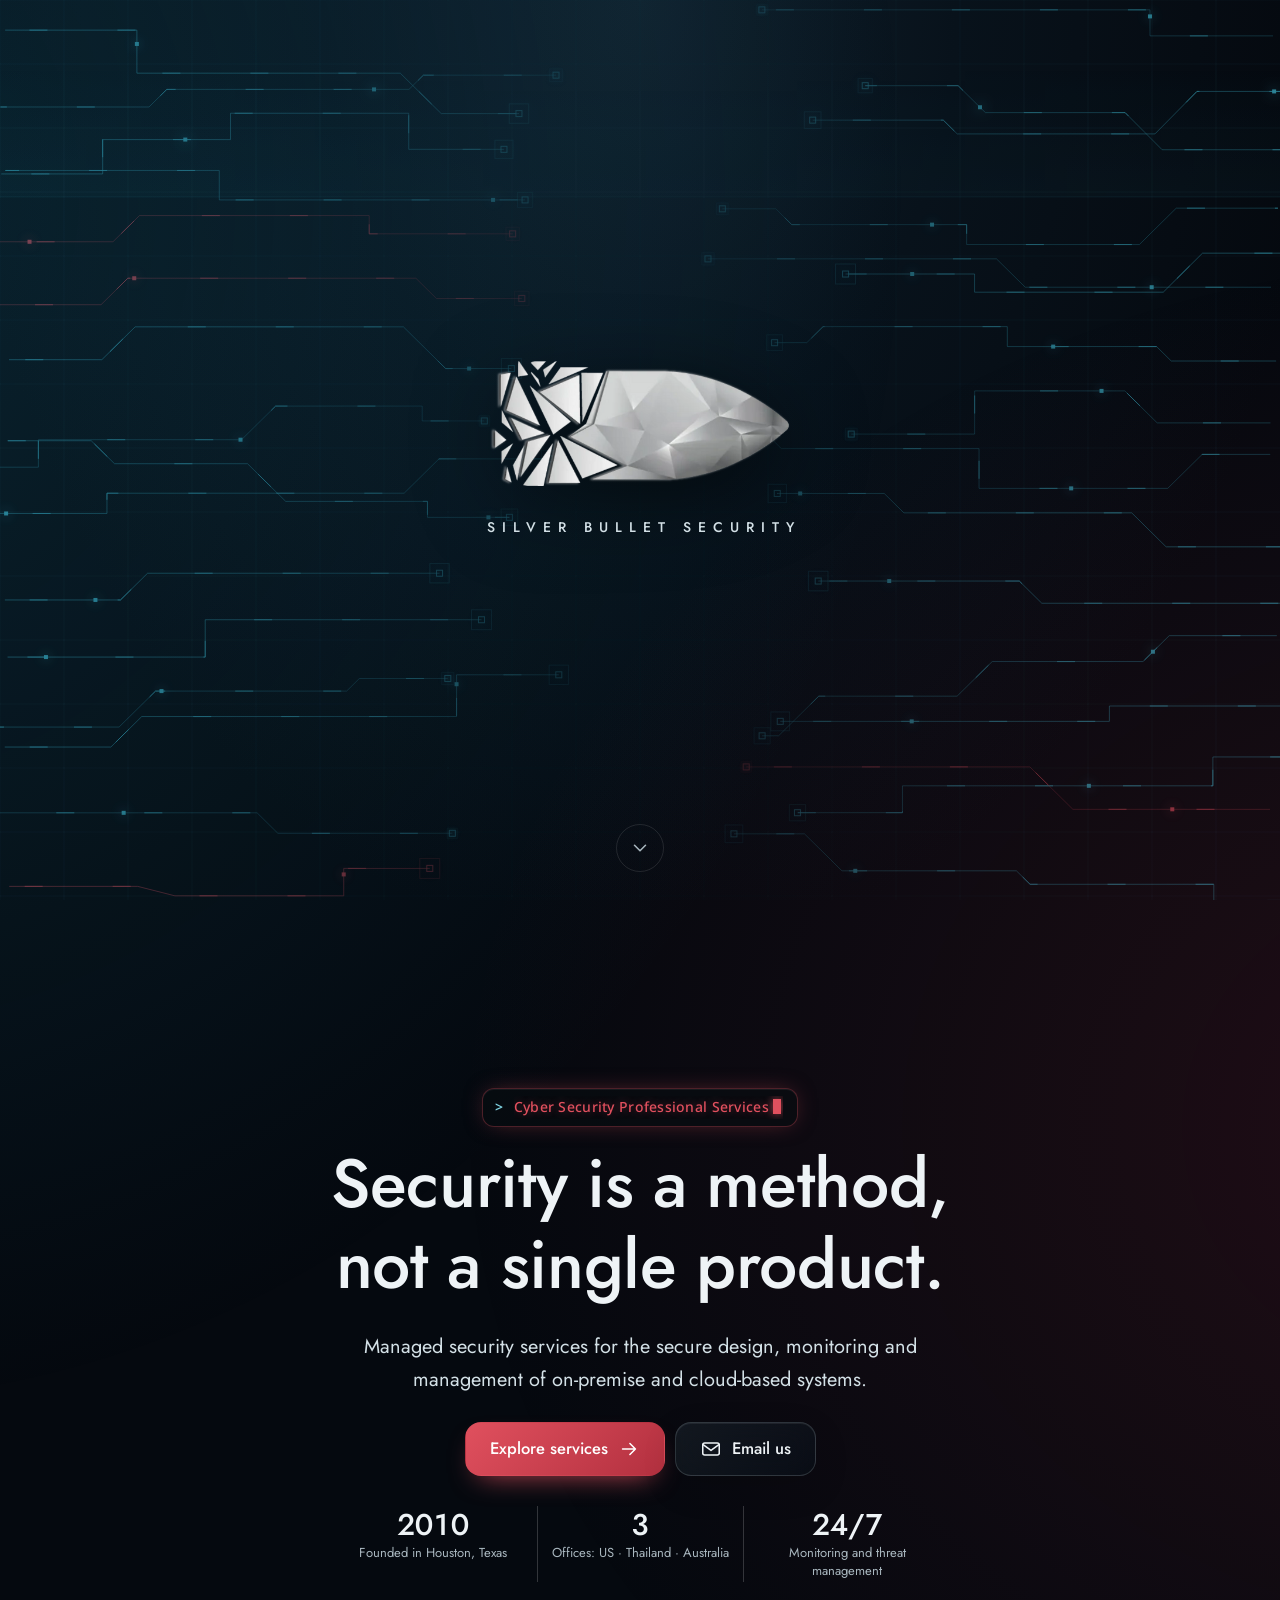
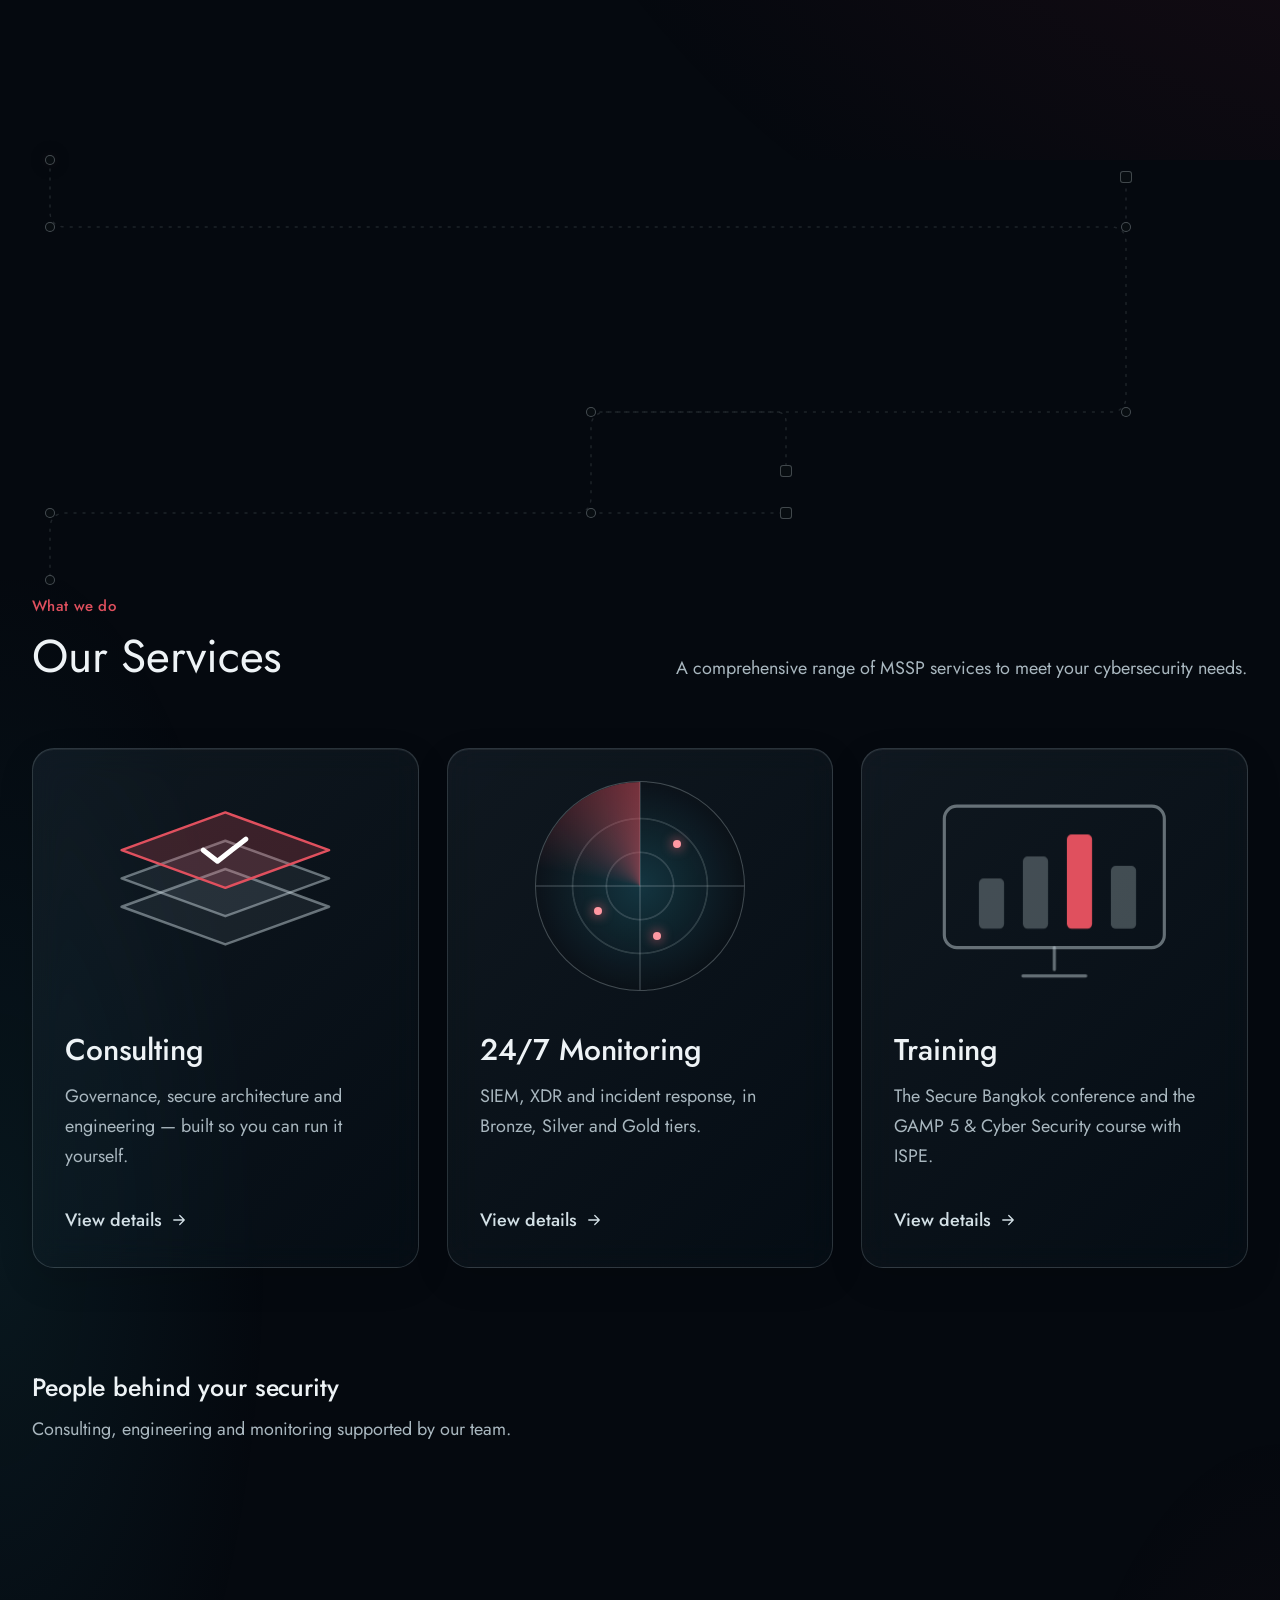
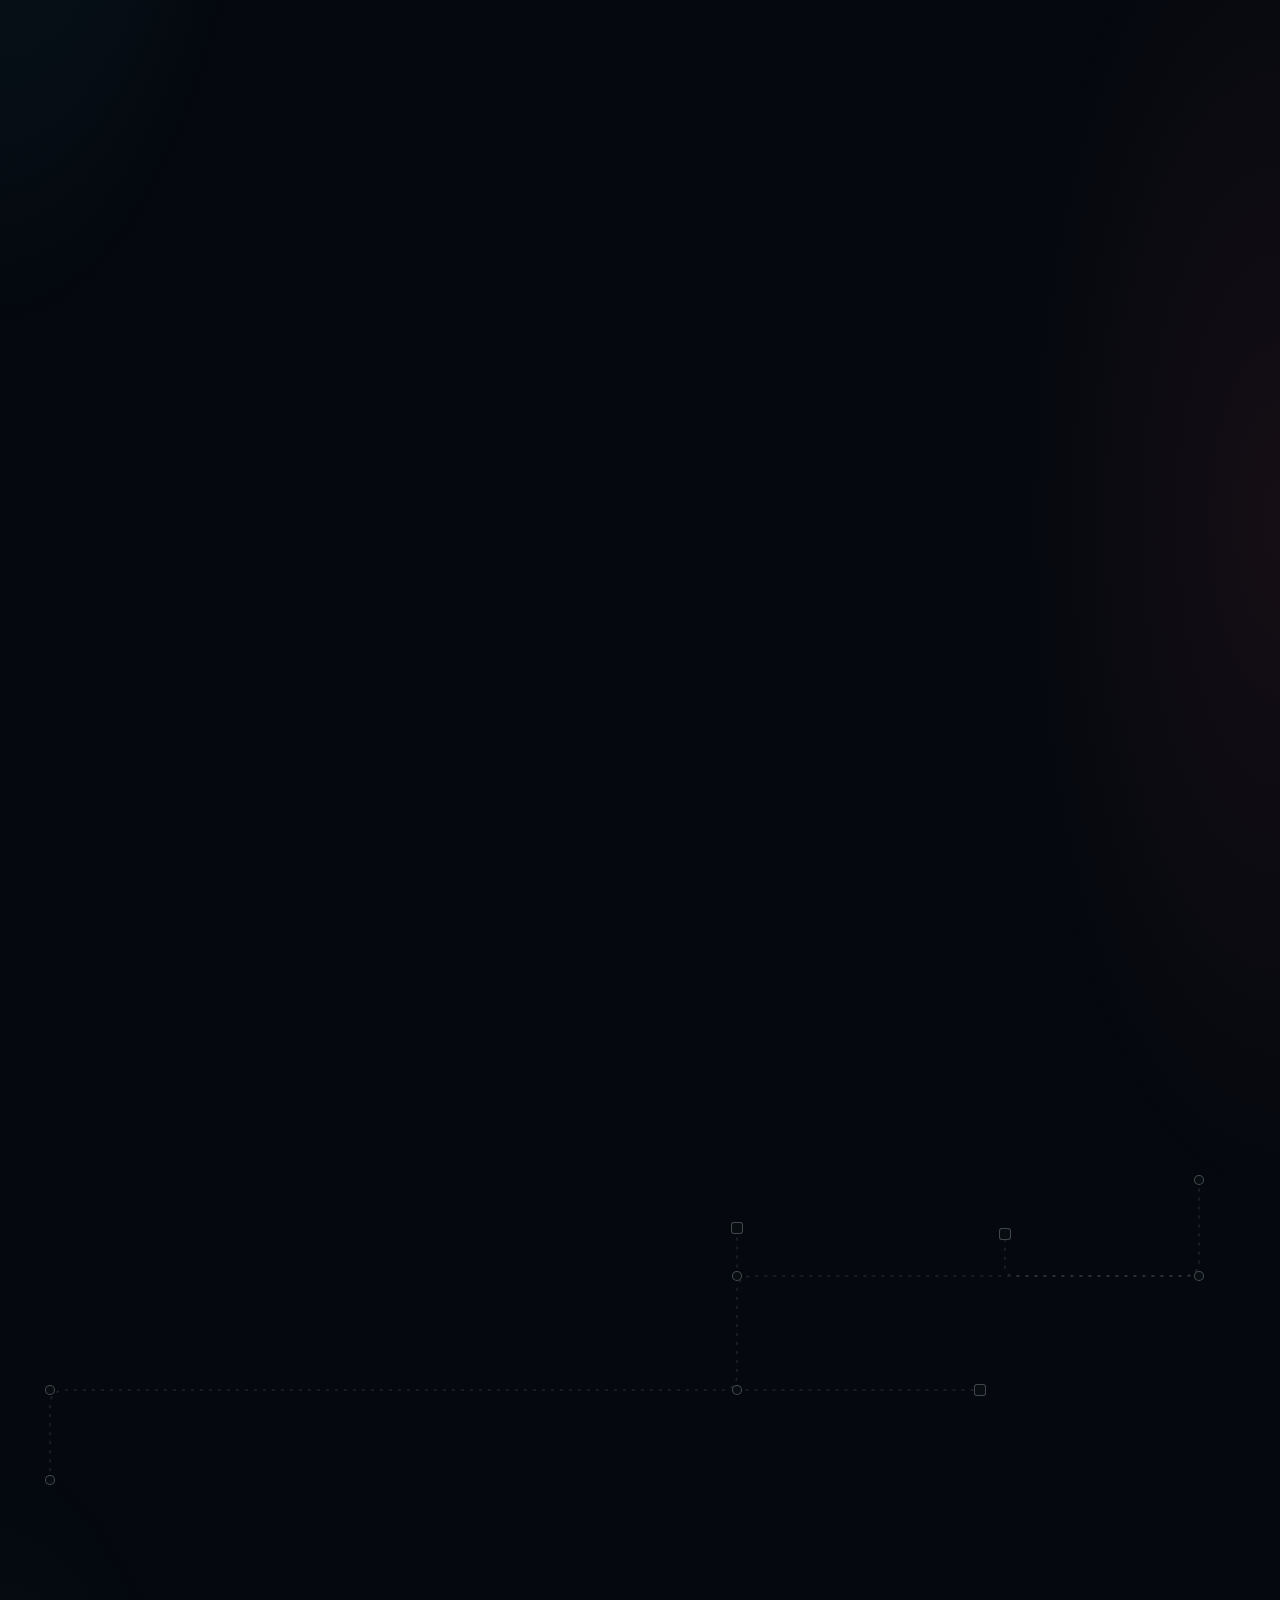
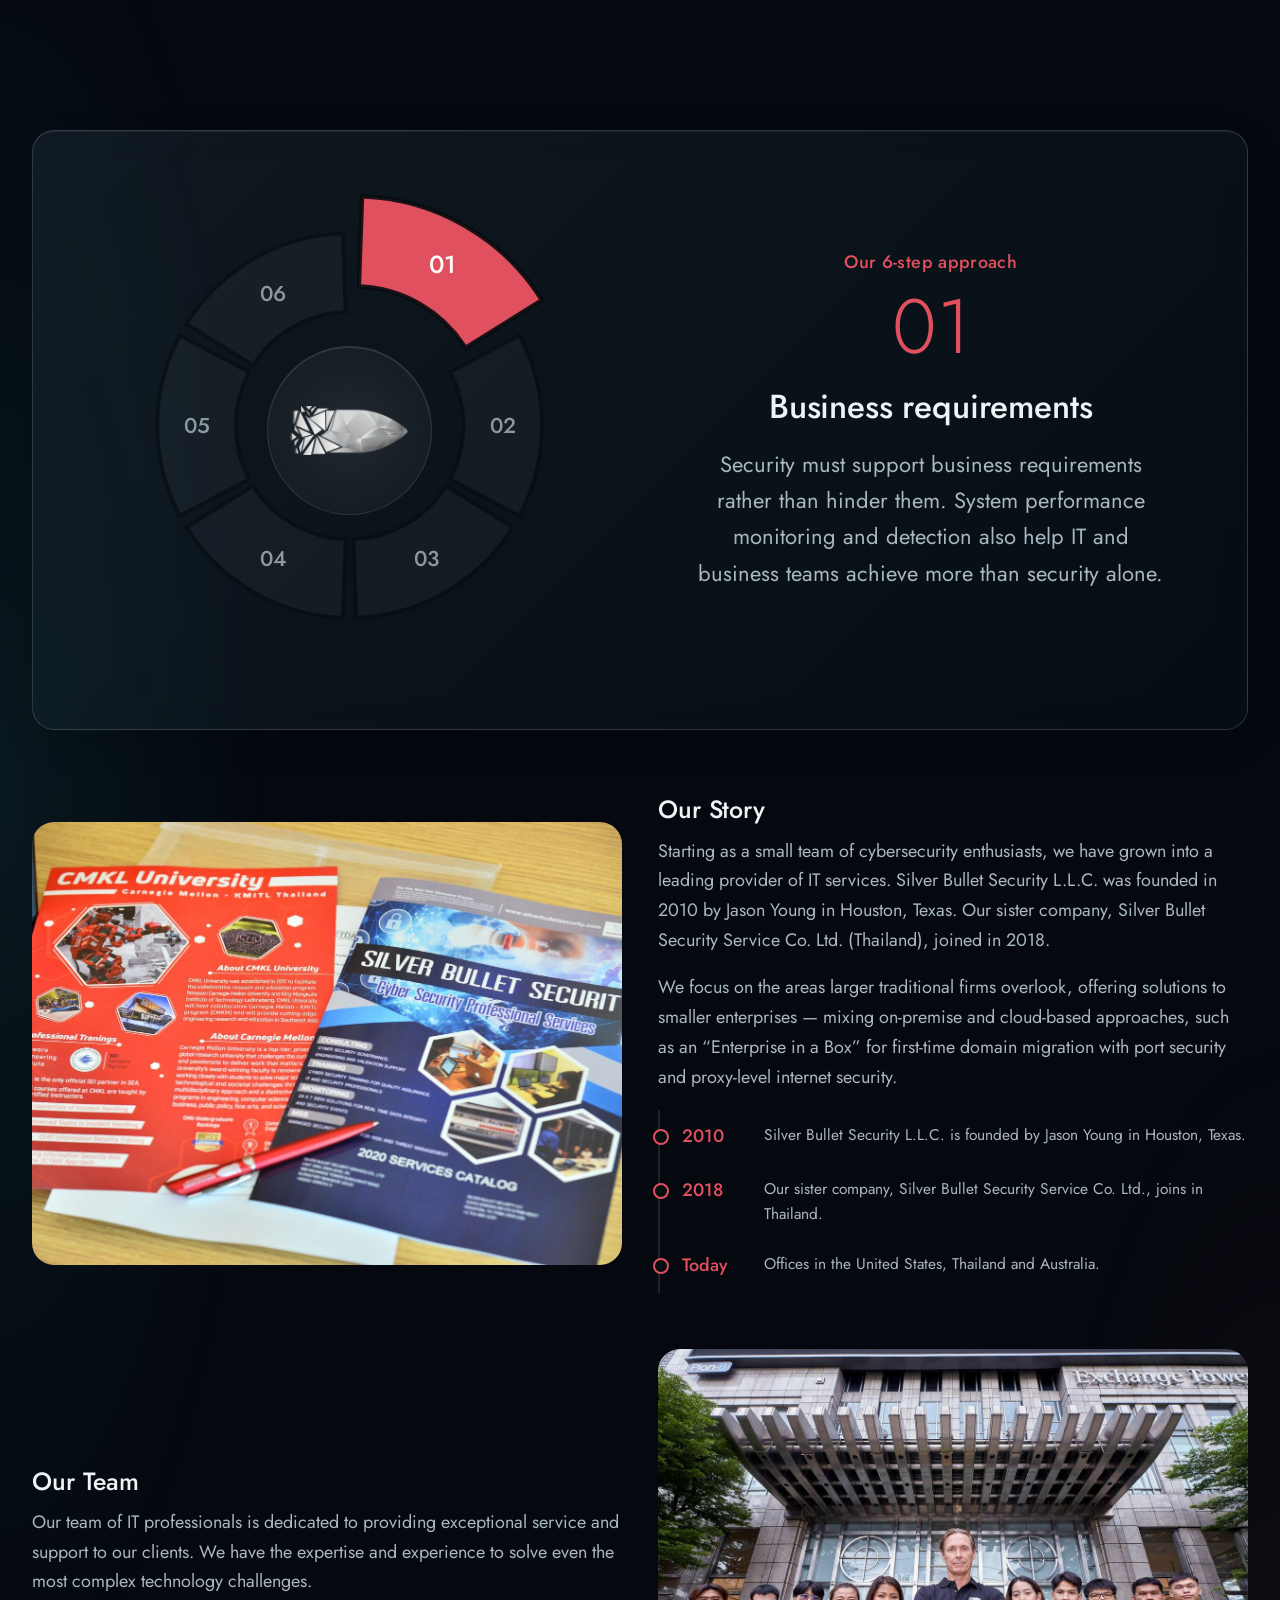
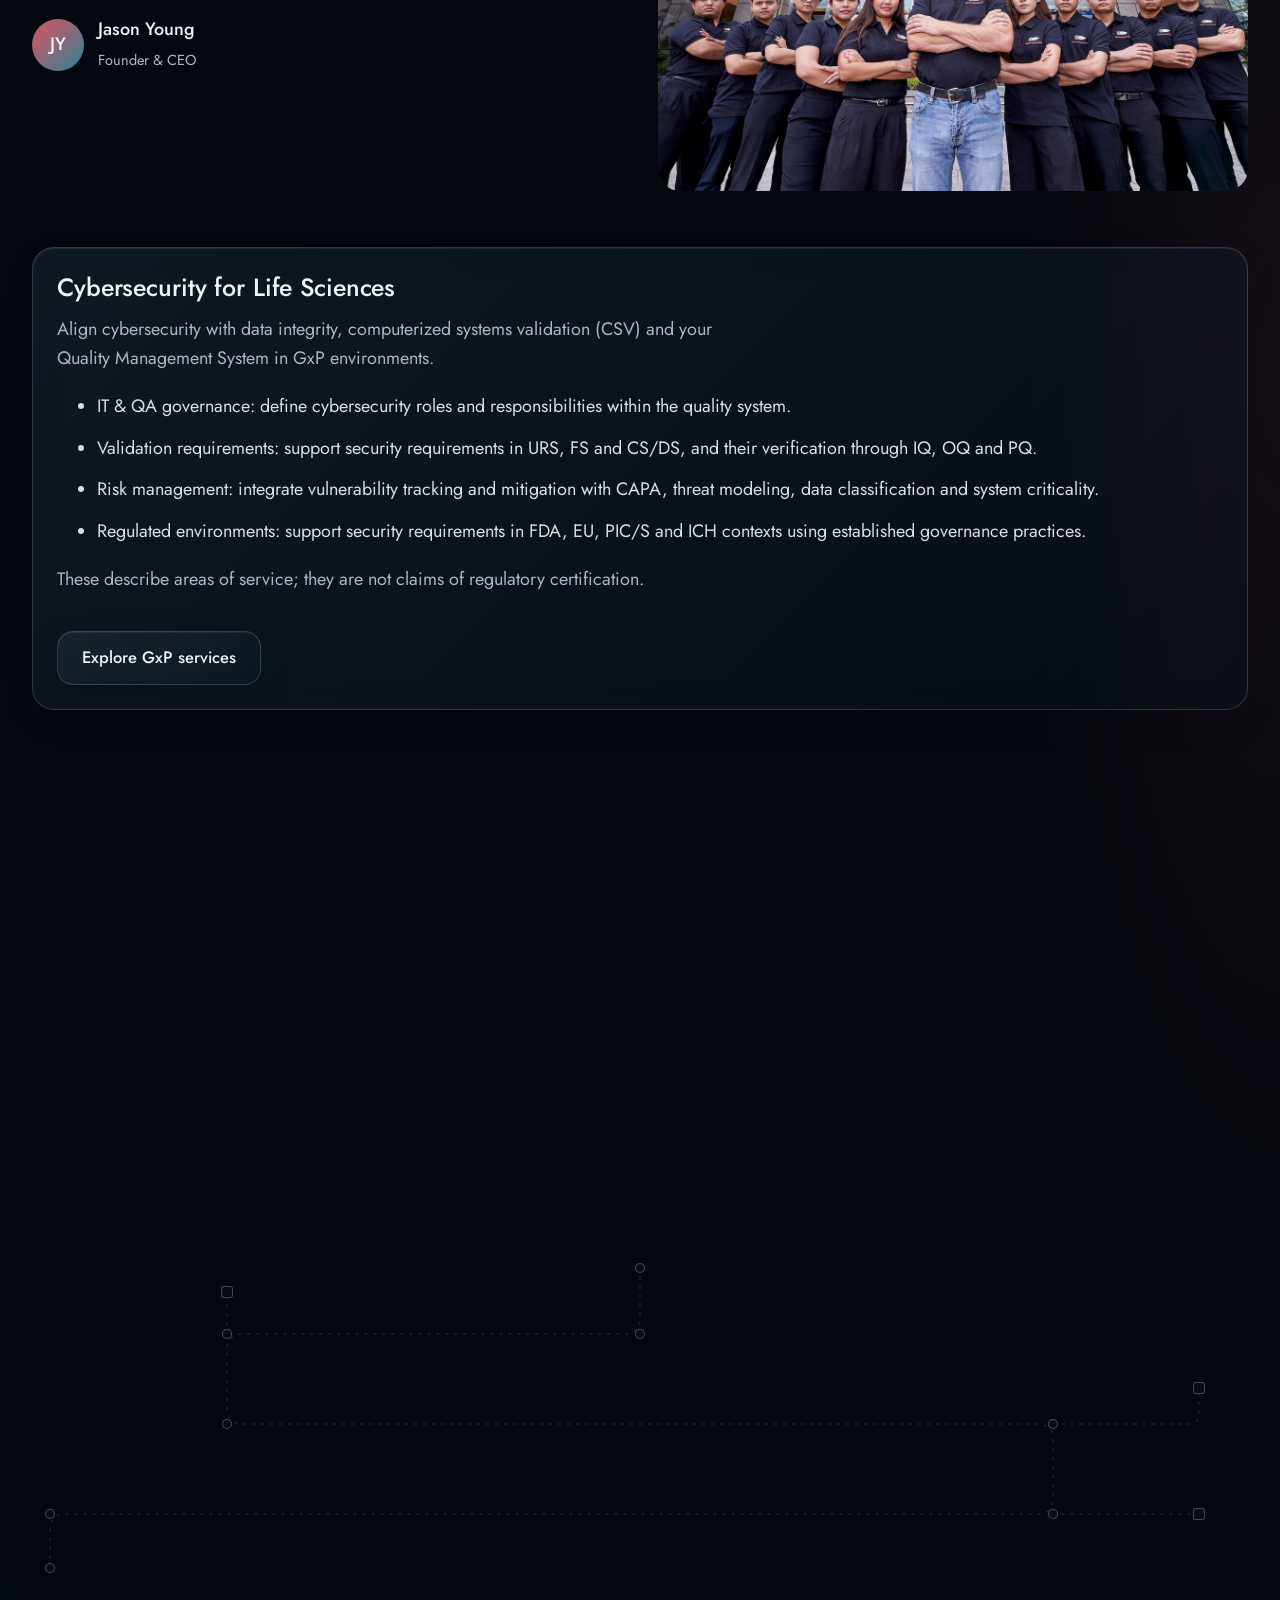
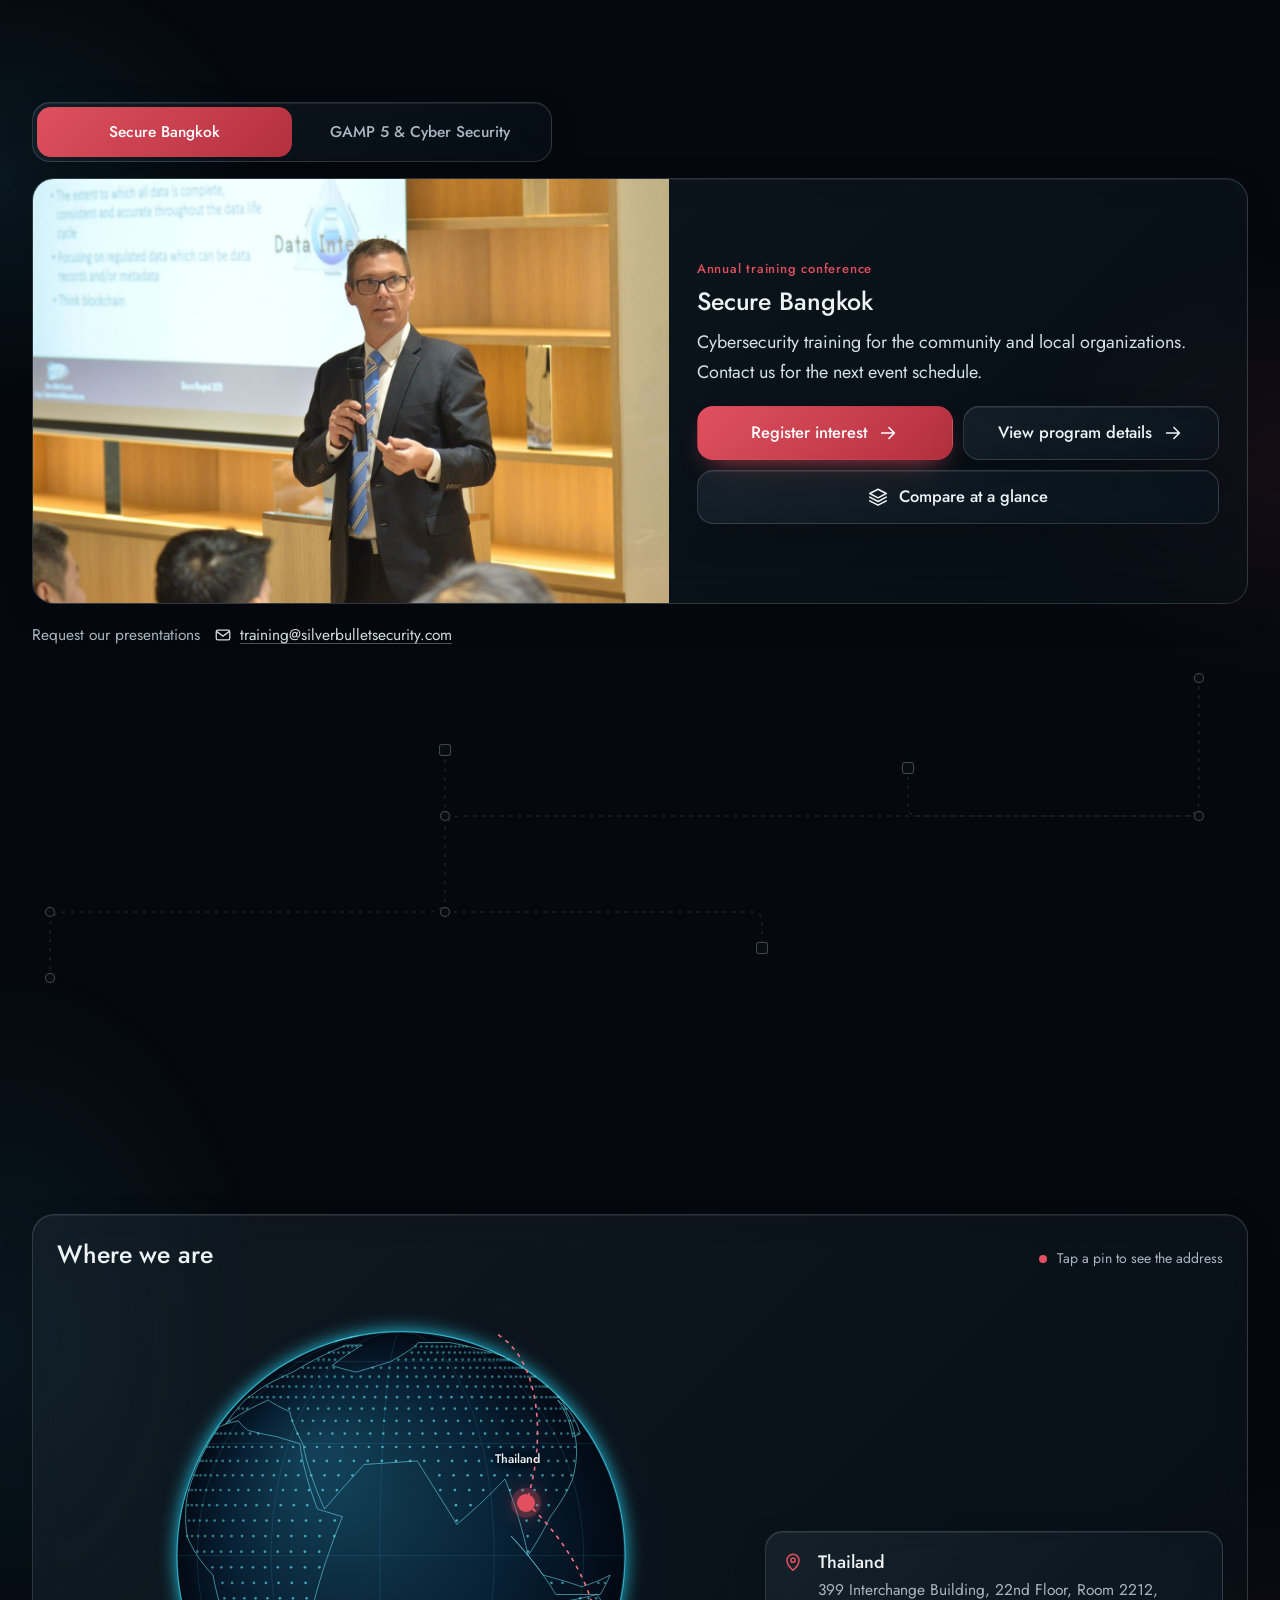
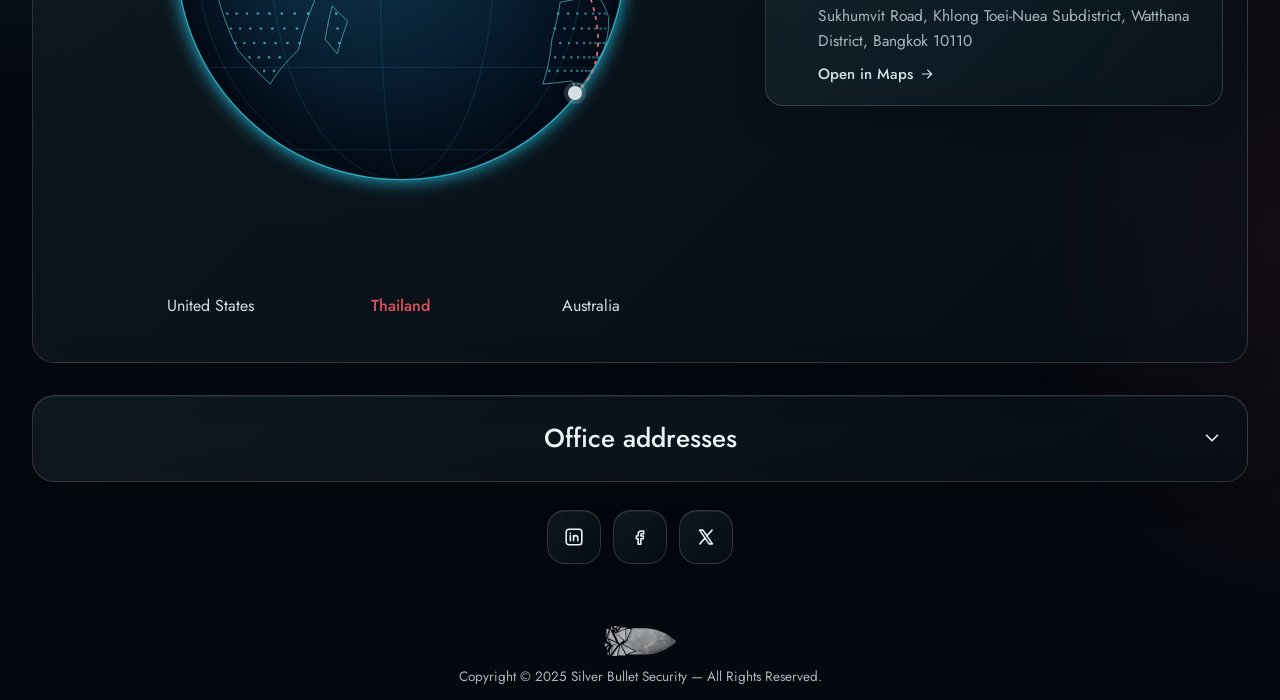
==== index.html @ 850bcd39 "Cache-bust the share image so LINE and Facebook fetch it fresh Version query on og:image/twitter:ima" ====
<!doctype html>
<html lang="en">
<head>
  <meta charset="utf-8">
  <meta name="viewport" content="width=device-width, initial-scale=1, viewport-fit=cover">
  <title>Silver Bullet Security — Cyber Security Professional Services</title>
  <meta name="description" content="Managed security services for the secure design, monitoring and management of on-premise and cloud-based systems.">
  <meta property="og:title" content="Silver Bullet Security — Cyber Security Professional Services">
  <meta property="og:description" content="Cybersecurity consulting, monitoring and training for your organization.">
  <meta property="og:type" content="website">
  <meta property="og:image" content="https://icelolan-ai.github.io/Sbs-test/assets/img/og-image.jpg?v=2">
  <meta property="og:image:secure_url" content="https://icelolan-ai.github.io/Sbs-test/assets/img/og-image.jpg?v=2">
  <meta property="og:image:type" content="image/jpeg">
  <meta property="og:image:width" content="1200">
  <meta property="og:image:height" content="630">
  <meta property="og:image:alt" content="Silver Bullet Security — Security is a method, not a single product.">
  <meta property="og:url" content="https://icelolan-ai.github.io/Sbs-test/">
  <meta property="og:site_name" content="Silver Bullet Security">
  <meta name="twitter:image" content="https://icelolan-ai.github.io/Sbs-test/assets/img/og-image.jpg?v=2">
  <meta name="twitter:title" content="Silver Bullet Security — Cyber Security Professional Services">
  <meta name="twitter:card" content="summary_large_image">
  <meta name="theme-color" content="#10202a">
  <meta name="apple-mobile-web-app-capable" content="yes">
  <meta name="mobile-web-app-capable" content="yes">
  <meta name="apple-mobile-web-app-status-bar-style" content="black-translucent">
  <meta name="apple-mobile-web-app-title" content="Silver Bullet">
  <link rel="manifest" href="manifest.webmanifest">
  <link rel="icon" type="image/png" href="assets/icons/icon-192.png">
  <link rel="apple-touch-icon" href="assets/icons/apple-touch-icon.png">
  <link rel="preconnect" href="https://fonts.googleapis.com">
  <link rel="preconnect" href="https://fonts.gstatic.com" crossorigin>
  <link href="https://fonts.googleapis.com/css2?family=Jost:wght@300;400;500;600&family=Noto+Sans+Thai:wght@300;400;500&display=swap" rel="stylesheet">
  <link rel="stylesheet" href="css/styles.css?v=49">
  <script>document.documentElement.classList.add("js");</script>
</head>
<body class="at-intro">
<canvas class="hero-net" id="net" aria-hidden="true"></canvas>

<svg width="0" height="0" style="position:absolute" aria-hidden="true" focusable="false">
  <defs>
    <symbol id="i-home" viewBox="0 0 24 24"><path d="M3 11.5 12 4l9 7.5M5.5 10v9.5h4.5v-5h4v5h4.5V10"/></symbol>
    <symbol id="i-services" viewBox="0 0 24 24"><rect x="4" y="4" width="7" height="7" rx="1.6"/><rect x="13" y="4" width="7" height="7" rx="1.6"/><rect x="4" y="13" width="7" height="7" rx="1.6"/><rect x="13" y="13" width="7" height="7" rx="1.6"/></symbol>
    <symbol id="i-about" viewBox="0 0 24 24"><circle cx="12" cy="12" r="8.5"/><path d="M12 11v5.5M12 7.8v.1"/></symbol>
    <symbol id="i-training" viewBox="0 0 24 24"><path d="m2.5 9.5 9.5-4.5 9.5 4.5-9.5 4.5zM6.5 11.7v4.3c0 1.2 2.5 2.7 5.5 2.7s5.5-1.5 5.5-2.7v-4.3M21.5 9.5V15"/></symbol>
    <symbol id="i-contact" viewBox="0 0 24 24"><rect x="3" y="5.5" width="18" height="13" rx="2.2"/><path d="m3.8 7.5 8.2 6 8.2-6"/></symbol>
    <symbol id="i-phone" viewBox="0 0 24 24"><path d="M5 4h3.6l1.7 4.3-2.2 1.4a11 11 0 0 0 5.2 5.2l1.4-2.2L19 14.4V18a2 2 0 0 1-2 2A13 13 0 0 1 3 6a2 2 0 0 1 2-2z"/></symbol>
    <symbol id="i-pin" viewBox="0 0 24 24"><path d="M12 21s6.5-5.6 6.5-11a6.5 6.5 0 0 0-13 0c0 5.4 6.5 11 6.5 11z"/><circle cx="12" cy="10" r="2.3"/></symbol>
    <symbol id="i-close" viewBox="0 0 24 24"><path d="M6 6l12 12M18 6 6 18"/></symbol>
    <symbol id="i-arrow" viewBox="0 0 24 24"><path d="M5 12h14M13 6l6 6-6 6"/></symbol>
    <symbol id="i-check" viewBox="0 0 24 24"><path d="m5 12.5 4.5 4.5L19 7.5"/></symbol>
    <symbol id="i-down" viewBox="0 0 24 24"><path d="m6 9 6 6 6-6"/></symbol>
    <symbol id="i-shield" viewBox="0 0 24 24"><path d="M12 3 4.5 6v5.5c0 4.6 3.1 8.2 7.5 9.5 4.4-1.3 7.5-4.9 7.5-9.5V6z"/><path d="m9 12 2.2 2.2L15.5 10"/></symbol>
    <symbol id="i-cloud" viewBox="0 0 24 24"><path d="M7 18.5h10a4 4 0 0 0 .6-7.95A5.5 5.5 0 0 0 7.1 9.2 4.7 4.7 0 0 0 7 18.5z"/></symbol>
    <symbol id="i-search" viewBox="0 0 24 24"><circle cx="10.5" cy="10.5" r="6"/><path d="m15 15 5 5"/></symbol>
    <symbol id="i-box" viewBox="0 0 24 24"><path d="m12 3 8.5 4.5v9L12 21l-8.5-4.5v-9zM3.5 7.5 12 12l8.5-4.5M12 12v9"/></symbol>
    <symbol id="i-chart" viewBox="0 0 24 24"><path d="M4 20V10M10 20V4M16 20v-7M22 20H2"/></symbol>
    <symbol id="i-layers" viewBox="0 0 24 24"><path d="m12 3.5 9 4.7-9 4.7-9-4.7zM3 12.2l9 4.7 9-4.7M3 16.2l9 4.7 9-4.7"/></symbol>
    <symbol id="i-linkedin" viewBox="0 0 24 24"><rect x="3.5" y="3.5" width="17" height="17" rx="3"/><path d="M8 10.5V16M8 8v.1M11.5 16v-3.2a2.3 2.3 0 0 1 4.6 0V16M11.5 10.5V16"/></symbol>
    <symbol id="i-facebook" viewBox="0 0 24 24"><path d="M14 8.5h2V5.5h-2.4A3.6 3.6 0 0 0 10 9.1V11H8v3h2v6h3v-6h2.3l.5-3H13V9.4c0-.5.4-.9 1-.9z"/></symbol>
    <symbol id="i-chat" viewBox="0 0 24 24"><path d="M4 5.5h16a1.5 1.5 0 0 1 1.5 1.5v9a1.5 1.5 0 0 1-1.5 1.5H10l-4.5 3.5V17.5H4A1.5 1.5 0 0 1 2.5 16V7A1.5 1.5 0 0 1 4 5.5z"/><path d="M7.5 10.5h9M7.5 13.5h6"/></symbol>
    <symbol id="i-send" viewBox="0 0 24 24"><path d="M21 3 10 14M21 3l-7 18-4-7-7-4z"/></symbol>
    <symbol id="i-messenger" viewBox="0 0 24 24"><path d="M12 3C7 3 3 6.7 3 11.4c0 2.6 1.3 5 3.3 6.5V21l3-1.7c.9.3 1.8.4 2.7.4 5 0 9-3.7 9-8.3S17 3 12 3z"/><path d="m7.5 13.5 3-3.2 2.2 2 3.8-2.8-3 3.2-2.2-2z"/></symbol>
    <symbol id="i-x" viewBox="0 0 24 24"><path d="M5 4.5h3.6l10.4 15h-3.6zM18.6 4.5 12.9 11M5.4 19.5l5.8-6.6"/></symbol>
  </defs>
</svg>

<div class="progress" id="progress" aria-hidden="true"></div>

<header class="appbar" id="appbar">
  <a class="brand" href="#home" aria-label="Silver Bullet Security">
    <img class="brand-mark" src="assets/img/logo-mark.png" alt="" width="64" height="27">
    <span class="brand-word"><span class="brand-top">SILVER BULLET</span><span class="brand-sub">SECURITY</span></span>
  </a>
  <div class="lang" role="group" data-i18n-aria="lang.label">
    <button type="button" class="lang-btn" data-lang="en" aria-pressed="true">EN</button>
    <button type="button" class="lang-btn" data-lang="th" aria-pressed="false">TH</button>
  </div>
</header>

<nav class="tabbar" id="tabbar" data-i18n-aria="nav.label">
  <a class="tab" href="#home" data-tab="home"><svg class="ico"><use href="#i-home"/></svg><span data-i18n="nav.home">Home</span></a>
  <a class="tab" href="#services" data-tab="services"><svg class="ico"><use href="#i-services"/></svg><span data-i18n="nav.services">Services</span></a>
  <a class="tab" href="#about" data-tab="about"><svg class="ico"><use href="#i-about"/></svg><span data-i18n="nav.about">About</span></a>
  <a class="tab" href="#training" data-tab="training"><svg class="ico"><use href="#i-training"/></svg><span data-i18n="nav.training">Training</span></a>
  <a class="tab" href="#contact" data-tab="contact"><svg class="ico"><use href="#i-contact"/></svg><span data-i18n="nav.contact">Contact</span></a>
</nav>

<main>

  <!-- HOME -->
  <section class="hero" id="home" data-section>
    <div class="hero-glow" aria-hidden="true"></div>
    <div class="intro play" id="intro">
      <div class="intro-logo" tabindex="0" aria-label="Silver Bullet Security logo">
        <img src="assets/img/logo-mark.png" draggable="false" alt="Silver Bullet Security" width="512" height="214">
      </div>
      <p class="intro-name">SILVER BULLET SECURITY</p>
      <a class="intro-cue" href="#hero-start" aria-label="Scroll"><svg class="ico"><use href="#i-down"/></svg></a>
    </div>
    <div class="wrap hero-inner" id="hero-start">
      <div class="hero-copy hero-reveal">
      <p class="eyebrow term" id="heroTerm"><span class="term-prompt" aria-hidden="true">&gt;</span><span class="term-line"><span class="term-text">Cyber Security Professional Services</span><span class="term-anim" aria-hidden="true"></span></span><span class="term-cursor" aria-hidden="true"></span></p>
      <h1  data-i18n="hero.title">Security is a method, not a single product.</h1>
      <p class="lead" data-i18n="hero.sub">Managed security services for the secure design, monitoring and management of on-premise and cloud-based systems.</p>
      <div class="hero-actions">
        <a class="btn btn-primary" href="#services"><span data-i18n="hero.cta1">Explore services</span><svg class="ico"><use href="#i-arrow"/></svg></a>
        <a class="btn btn-ghost" data-mail href="#contact"><svg class="ico"><use href="#i-contact"/></svg><span data-i18n="hero.cta2">Email us</span></a>
      </div>
      <dl class="hero-stats">
        <div><dt data-count="2010" data-from="1990" data-i18n="stat1.n">2010</dt><dd data-i18n="stat1.l">Founded in Houston, Texas</dd></div>
        <div><dt data-count="3" data-i18n="stat2.n">3</dt><dd data-i18n="stat2.l">Offices: US · Thailand · Australia</dd></div>
        <div><dt data-i18n="stat3.n">24/7</dt><dd data-i18n="stat3.l">Monitoring and threat management</dd></div>
      </dl>
      </div>

    </div>
  </section>

  <div class="trace wrap trace-lg" data-variant="0" aria-hidden="true"></div>

  <!-- SERVICES -->
  <section class="sec" id="services" data-section>
    <div class="wrap">
      <header class="sec-head reveal">
        <p class="eyebrow" data-i18n="services.eyebrow">What we do</p>
        <h2 data-i18n="services.title">Our Services</h2>
        <p class="sub" data-i18n="services.sub"></p>
      </header>

      <div class="svc-list">
        <article class="svc reveal" data-open="consulting" tabindex="0" role="button">
          <div class="art art-layers" aria-hidden="true">
            <svg viewBox="0 0 200 140">
              <path class="ly ly3" d="M100 104 166 80 100 56 34 80Z"/>
              <path class="ly ly2" d="M100 86 166 62 100 38 34 62Z"/>
              <g class="ly ly1"><path d="M100 68 166 44 100 20 34 44Z"/><path class="ly-mark" d="m86 44 9 7 18-14"/></g>
            </svg>
          </div>
          <div class="svc-text">
            <h3 data-i18n="svc.consulting.title">Consulting</h3>
            <p data-i18n="svc.consulting.sum"></p>
            <span class="more"><span data-i18n="services.details">View details</span><svg class="ico"><use href="#i-arrow"/></svg></span>
          </div>
        </article>

        <article class="svc svc-featured reveal" data-open="monitoring" tabindex="0" role="button">
          <div class="art art-radar" id="radar" aria-hidden="true">
            <div class="radar-sweep"></div>
            <i class="blip" style="--x:68%;--y:30%"></i>
            <i class="blip" style="--x:30%;--y:62%;--dl:1.2s"></i>
            <i class="blip" style="--x:58%;--y:74%;--dl:2.1s"></i>
          </div>
          <div class="svc-text">
            <h3 data-i18n="svc.monitoring.title">24/7 Monitoring</h3>
            <p data-i18n="svc.monitoring.sum"></p>
            <span class="more"><span data-i18n="services.details">View details</span><svg class="ico"><use href="#i-arrow"/></svg></span>
          </div>
        </article>

        <article class="svc reveal" data-open="training" tabindex="0" role="button">
          <div class="art art-board" aria-hidden="true">
            <svg viewBox="0 0 200 140">
              <rect class="bd" x="30" y="16" width="140" height="90" rx="8"/>
              <rect class="bar b1" x="52" y="62" width="16" height="32" rx="3"/>
              <rect class="bar b2" x="80" y="48" width="16" height="46" rx="3"/>
              <rect class="bar b3" x="108" y="34" width="16" height="60" rx="3"/>
              <rect class="bar b4" x="136" y="54" width="16" height="40" rx="3"/>
              <path class="bd" d="M100 106v14M80 124h40"/>
            </svg>
          </div>
          <div class="svc-text">
            <h3 data-i18n="svc.training.title">Training</h3>
            <p data-i18n="svc.training.sum"></p>
            <span class="more"><span data-i18n="services.details">View details</span><svg class="ico"><use href="#i-arrow"/></svg></span>
          </div>
        </article>
      </div>

<div class="work-section"><h3 data-i18n="work.title">People behind your security</h3><p class="sub" data-i18n="work.sub">Consulting, engineering and monitoring supported by our team.</p><div class="work-grid"><article class="work-card reveal"><figure class="photo"><img src="assets/img/p089.jpg" alt="Two team members discussing dashboards in a monitoring workspace" data-i18n-alt="work.consulting.alt" loading="lazy" width="1400" height="934"></figure><div class="work-body"><h3 data-i18n="work.consulting">Consulting & engineering</h3><p class="sub" data-i18n="work.consulting.p">Connect governance, secure architecture and practical operations. We involve your team throughout the process so you can understand and manage the systems we implement.</p><button type="button" class="btn btn-ghost" data-open="consulting" data-i18n="services.details">View details</button></div></article><article class="work-card reveal"><figure class="photo"><img src="assets/img/p003.jpg" alt="Team members working at multiple security monitoring screens" data-i18n-alt="work.monitoring.alt" loading="lazy" width="1400" height="934"></figure><div class="work-body"><h3 data-i18n="work.monitoring">Monitoring & threat management</h3><p class="sub" data-i18n="work.monitoring.p">Security monitoring brings together system health, compliance scanning, SIEM and XDR. Explore Bronze, Silver and Gold service levels to discuss the right scope for your environment.</p><button type="button" class="btn btn-ghost" data-open="monitoring" data-i18n="services.details">View details</button></div></article></div></div>
<div class="service-extras"><article class="detail-card reveal" id="enterprise"><h3 data-i18n="eib.title">Enterprise in a Box</h3><p class="sub" data-i18n="eib.p">An infrastructure approach for organizations establishing a domain for the first time: combine domain migration, port security and proxy-level internet protection, with on-premise and cloud components selected for your requirements.</p><button type="button" class="btn btn-ghost" data-open="consulting" data-i18n="services.details">View details</button></article><article class="detail-card reveal" id="business-intelligence"><h3 data-i18n="bi.title">Business Intelligence</h3><p class="sub" data-i18n="bi.detail">Turn business data into useful decisions through data analysis, dashboard design and reporting. Contact us to discuss your data sources and reporting needs.</p><a class="btn btn-ghost" data-mail href="#contact" data-i18n="hero.cta2">Email us</a></article></div>
      <div class="also reveal">
        <p class="also-title" data-i18n="services.also">Also covers</p>
        <div class="chip-row">
          <button type="button" class="chip" data-open="siem"><svg class="ico"><use href="#i-shield"/></svg><span data-i18n="tile.siem.t"></span></button>
          <button type="button" class="chip" data-open="cloud"><svg class="ico"><use href="#i-cloud"/></svg><span data-i18n="tile.cloud.t"></span></button>
          <button type="button" class="chip" data-open="iso"><svg class="ico"><use href="#i-check"/></svg><span data-i18n="tile.iso.t"></span></button>
          <button type="button" class="chip" data-open="vuln"><svg class="ico"><use href="#i-search"/></svg><span data-i18n="tile.vuln.t"></span></button>
          <button type="button" class="chip" data-open="eib"><svg class="ico"><use href="#i-box"/></svg><span data-i18n="tile.eib.t"></span></button>
          <button type="button" class="chip" data-open="bi"><svg class="ico"><use href="#i-chart"/></svg><span data-i18n="tile.bi.t"></span></button>
        </div>
      </div>
    </div>
  </section>

  <div class="trace wrap" data-variant="1" aria-hidden="true"></div>

  <!-- ABOUT -->
  <section class="sec" id="about" data-section>
    <div class="wrap">
      <header class="sec-head reveal">
        <p class="eyebrow" data-i18n="about.eyebrow">Who we are</p>
        <h2 data-i18n="about.title">About Silver Bullet Security</h2>
        <p class="sub" data-i18n="name.p"></p>
      </header>

      <div class="approach reveal">
        <div class="wheel-wrap">
          <svg class="wheel" id="wheel" viewBox="0 0 320 320" focusable="false" tabindex="-1"></svg>
          <div class="wheel-core" aria-hidden="true"><img src="assets/img/logo-mark.png" alt="" width="120" height="50"></div>
        </div>
        <div class="step-detail" aria-live="polite">
          <p class="eyebrow" data-i18n="steps.title">Our 6-step approach</p>
          <p class="step-num" id="stepNum">01</p>
          <h3 id="stepTitle"></h3>
          <p class="sub" id="stepText"></p>
        </div>
      </div>

      <div class="story">
        <figure class="photo reveal"><img src="assets/img/about.jpg" alt="Silver Bullet Security service catalog and CMKL University training brochure" data-i18n-alt="photo.story" loading="lazy" width="1400" height="934"></figure>
        <div class="reveal">
          <h3 data-i18n="story.title">Our Story</h3>
          <p class="sub" data-i18n="story.p1"></p>
          <p class="sub" data-i18n="story.p2"></p>
          <ol class="timeline" id="timeline"></ol>
        </div>
      </div>

      <div class="team reveal">
        <figure class="photo"><img src="assets/img/team.jpg" alt="Silver Bullet Security team outside Exchange Tower in Bangkok" data-i18n-alt="photo.team" loading="lazy" width="1400" height="934"></figure>
        <div class="team-card">
          <h3 data-i18n="team.title">Our Team</h3>
          <p class="sub" data-i18n="team.p"></p>
          <div class="person">
            <div class="avatar" aria-hidden="true">JY</div>
            <div><strong data-i18n="profile.name">Jason Young</strong><span data-i18n="profile.role">Founder &amp; CEO</span></div>
          </div>
        </div>
      </div>

<div class="detail-card reveal life-detail"><h3 data-i18n="life.detail.title">Cybersecurity for Life Sciences</h3><p class="sub" data-i18n="life.detail.p">Align cybersecurity with data integrity, computerized systems validation (CSV) and your Quality Management System in GxP environments.</p><ul><li data-i18n="life.scope1">IT & QA governance: define cybersecurity roles and responsibilities within the quality system.</li><li data-i18n="life.scope2">Validation requirements: support security requirements in URS, FS and CS/DS, and their verification through IQ, OQ and PQ.</li><li data-i18n="life.scope3">Risk management: integrate vulnerability tracking and mitigation with CAPA, threat modeling, data classification and system criticality.</li><li data-i18n="life.scope4">Regulated environments: support security requirements in FDA, EU, PIC/S and ICH contexts using established governance practices.</li></ul><p class="sub" data-i18n="life.note">These describe areas of service; they are not claims of regulatory certification.</p><a class="btn btn-ghost" href="https://silverbulletsecurity.com/gxp-training" target="_blank" rel="noopener" data-i18n="life.more">Explore GxP services</a></div>
      <div class="life reveal">
        <h3 data-i18n="life.title">In life sciences</h3>
        <p class="sub" data-i18n="talks.sub"></p>
        <p class="sub" data-i18n="presentation.p"></p>
        <div class="talks" id="talks"></div>
      </div>
    </div>
  </section>

  <div class="trace wrap" data-variant="2" aria-hidden="true"></div>

  <!-- TRAINING -->
  <section class="sec" id="training" data-section>
    <div class="wrap">
      <header class="sec-head reveal">
        <p class="eyebrow" data-i18n="training.eyebrow">Learn with us</p>
        <h2 data-i18n="training.title">Training</h2>
      </header>
      <div class="seg reveal" role="tablist" id="trainTabs">
        <i class="seg-thumb"></i>
        <button type="button" role="tab" data-train-tab="0" aria-selected="true" data-i18n="training.conf.title">Secure Bangkok</button>
        <button type="button" role="tab" data-train-tab="1" aria-selected="false" data-i18n="training.gamp.title">GAMP 5 &amp; Cyber Security</button>
      </div>
      <div class="train reveal" id="trainStage"></div>
      <p class="pres reveal">
        <span data-i18n="training.pres.title">Request our presentations</span>
        <a data-train="" data-subject="training.subject.pres" href="#contact"><svg class="ico"><use href="#i-contact"/></svg><span data-train-addr></span></a>
      </p>
    </div>
  </section>

  <div class="trace wrap" data-variant="3" aria-hidden="true"></div>

  <!-- CONTACT -->
  <section class="sec" id="contact" data-section>
    <div class="wrap">
      <header class="sec-head reveal">
        <p class="eyebrow" data-i18n="contact.eyebrow">Get in touch</p>
        <h2 data-i18n="contact.title">Contact</h2>
        <p class="sub" data-i18n="contact.sub"></p>
      </header>

      <div class="contact-cta reveal">
        <a class="btn btn-primary btn-xl" data-mail href="#contact"><svg class="ico"><use href="#i-contact"/></svg><span><span data-i18n="contact.email">Email us</span><small data-mail-addr></small></span></a>
        <a class="btn btn-ghost btn-xl" id="callBtn" hidden href="#contact"><svg class="ico"><use href="#i-phone"/></svg><span><span data-i18n="contact.call">Call us</span><small data-phone-num></small></span></a>
      </div>

      <div class="mapbox reveal">
        <div class="map-head">
          <h3 data-i18n="map.title">Where we are</h3>
          <p class="hint-line"><span class="pulse-dot"></span><span data-i18n="map.hint">Tap a pin to see the address</span></p>
        </div>
        <div class="map" id="map">
          <canvas class="digital-world" id="globeCanvas" aria-hidden="true"></canvas>
          <svg class="map-arcs" id="mapArcs" viewBox="0 0 100 100" preserveAspectRatio="none" aria-hidden="true"></svg>
        </div>
        <a class="office" id="office" target="_blank" rel="noopener" href="#contact"></a>
      </div>

      <details class="office-dropdown">
        <summary><span data-i18n="office.list.title">Office addresses</span><svg class="ico" aria-hidden="true"><use href="#i-down"/></svg></summary>
        <div class="office-list" id="officeList"></div>
      </details>
      <div class="social reveal" id="social"></div>
    </div>
  </section>

</main>

<footer class="footer">
  <div class="wrap">
    <img src="assets/img/logo-mark.png" alt="" width="72" height="30">
    <p data-i18n="footer.copy">Copyright © 2025 Silver Bullet Security — All Rights Reserved.</p>
  </div>
</footer>

<div class="sheet-root" id="sheetRoot" hidden>
  <div class="sheet-backdrop" id="sheetBackdrop"></div>
  <div class="sheet" id="sheet" role="dialog" aria-modal="true" aria-labelledby="sheetTitle">
    <div class="sheet-grab" id="sheetGrab"><span></span></div>
    <button type="button" class="sheet-close" id="sheetClose" data-i18n-aria="sheet.close"><svg class="ico"><use href="#i-close"/></svg></button>
    <div class="sheet-scroll" id="sheetScroll"><div class="sheet-body" id="sheetBody"></div></div>
  </div>
</div>

<div class="chat" id="chat">
  <section class="chat-panel" id="chatPanel" role="dialog" aria-modal="false" aria-labelledby="chatTitle" hidden>
    <header class="chat-head">
      <div class="chat-avatar"><img src="assets/img/logo-mark.png" alt="" width="64" height="27"></div>
      <div class="chat-who"><strong id="chatTitle" data-i18n="chat.title">Silver Bullet Security</strong><span><i class="chat-live"></i><span data-i18n="chat.status"></span></span></div>
      <button type="button" class="chat-x" id="chatClose" data-i18n-aria="chat.close"><svg class="ico"><use href="#i-close"/></svg></button>
    </header>
    <div class="chat-mode" role="tablist">
      <i class="chat-mode-thumb"></i>
      <button type="button" role="tab" data-chat-mode="email" aria-selected="true"><svg class="ico"><use href="#i-contact"/></svg><span data-i18n="chat.viaEmail">Email</span></button>
      <button type="button" role="tab" data-chat-mode="fb" aria-selected="false"><svg class="ico"><use href="#i-messenger"/></svg><span data-i18n="chat.viaFb">Messenger</span></button>
    </div>
    <div class="chat-log" id="chatLog" aria-live="polite">
      <div class="bubble in" data-i18n="chat.hello"></div>
    </div>
    <form class="chat-form" id="chatForm" novalidate>
      <div class="chat-quick" id="chatQuick"></div>
      <div class="chat-fields">
        <input type="text" id="chatName" autocomplete="name" data-i18n-ph="chat.name">
        <input type="email" id="chatFrom" autocomplete="email" inputmode="email" data-i18n-ph="chat.from">
      </div>
      <div class="chat-compose">
        <textarea id="chatMsg" rows="1" data-i18n-ph="chat.msg"></textarea>
        <button type="submit" class="chat-send" data-i18n-aria="chat.send"><svg class="ico"><use href="#i-send"/></svg></button>
      </div>
    </form>
    <div class="chat-fb" id="chatFb" hidden>
      <p data-i18n="chat.fbText"></p>
      <a class="btn btn-messenger" id="chatFbBtn" target="_blank" rel="noopener" href="#"><svg class="ico"><use href="#i-messenger"/></svg><span data-i18n="chat.fbBtn">Open Messenger</span></a>
    </div>
  </section>
  <button type="button" class="chat-fab" id="chatFab" aria-expanded="false" aria-controls="chatPanel" data-i18n-aria="chat.open"><svg class="ico i-open"><use href="#i-chat"/></svg><svg class="ico i-close"><use href="#i-close"/></svg></button>
</div>

<aside class="cookie" id="cookie" hidden>
  <div>
    <strong data-i18n="cookie.title">This website uses cookies.</strong>
    <p data-i18n="cookie.p"></p>
  </div>
  <button type="button" class="btn btn-primary" id="cookieOk" data-i18n="cookie.accept">Accept</button>
</aside>

<script src="js/config.js?v=49"></script>
<script src="js/i18n.js?v=49"></script>
<script src="js/main.js?v=49"></script>
<script src="js/globe.js?v=49"></script>
</body>
</html>
---- css/styles.css ----
/* Silver Bullet Security — calm glass UI. Type: Jost + Noto Sans Thai (matches the rocket project). */
:root {
  --bg: #080d11;
  --text: #eef3f6;
  --muted: #a9b7bf;
  --silver: #d3e0e6;
  --accent: #e0505e;
  --accent-2: #b3303f;
  --surface: rgba(255, 255, 255, 0.045);
  --surface-2: rgba(255, 255, 255, 0.085);
  --line: rgba(255, 255, 255, 0.11);
  --blur: blur(16px) saturate(1.5);
  --radius: 22px;
  --appbar-h: 60px;
  --tabbar-h: 68px;
  --safe-b: env(safe-area-inset-bottom, 0px);
  --safe-t: env(safe-area-inset-top, 0px);
  --font: "Jost", "Noto Sans Thai", system-ui, -apple-system, "Segoe UI", Roboto, sans-serif;
  --ease: cubic-bezier(0.22, 0.8, 0.26, 1);
}

* { box-sizing: border-box; -webkit-tap-highlight-color: transparent; }
html { scroll-behavior: smooth; scroll-padding-top: calc(var(--appbar-h) + var(--safe-t) + 12px); background: #070b0e; overscroll-behavior: none; overflow-x: hidden; }
/* If the page still rubber-bands (older iOS), the area pulled into view above the
   logo screen matches the hero's top colour instead of showing a dark band */
html::before { content: ""; position: fixed; left: 0; right: 0; top: 0; height: 50%; z-index: -1; background: #10202a; pointer-events: none; }
body {
  margin: 0;
  background: #070b0e;
  color: var(--text);
  font-family: var(--font);
  font-size: 17px;
  font-weight: 400;
  line-height: 1.65;
  -webkit-font-smoothing: antialiased;
  padding-bottom: calc(var(--tabbar-h) + var(--safe-b) + 16px);
  overflow-x: clip;
  overscroll-behavior: none;
  /* vertical page panning only; inner scrollers (tables, sheet) and pinch-zoom still work */
  touch-action: pan-y pinch-zoom;
}
html[lang="th"] body { line-height: 1.8; }
body.locked { overflow: hidden; }
img { max-width: 100%; height: auto; display: block; }
a { color: inherit; text-decoration: none; }
button { font: inherit; color: inherit; }
h1, h2, h3 { margin: 0 0 .5em; line-height: 1.2; letter-spacing: -0.005em; }
html[lang="th"] h1, html[lang="th"] h2, html[lang="th"] h3 { line-height: 1.45; letter-spacing: 0; }
h2 { font-size: clamp(32px, 7.2vw, 46px); font-weight: 400; }
h3 { font-size: clamp(21px, 4.6vw, 25px); font-weight: 500; }
p { margin: 0 0 1em; }
strong { font-weight: 500; }
.wrap { width: min(100% - 36px, 1080px); margin-inline: auto; }
.ico { width: 22px; height: 22px; fill: none; stroke: currentColor; stroke-width: 1.7; stroke-linecap: round; stroke-linejoin: round; flex: none; }
[hidden] { display: none !important; }
:focus-visible { outline: 2px solid var(--silver); outline-offset: 3px; border-radius: 12px; }

.eyebrow { font-size: 15px; font-weight: 500; letter-spacing: .02em; color: var(--accent); margin: 0 0 10px; }
.sub { color: var(--muted); max-width: 60ch; }
.hint-line { display: inline-flex; align-items: center; gap: 10px; font-size: 14px; color: var(--muted); margin: 0; }
.pulse-dot { width: 8px; height: 8px; border-radius: 50%; background: var(--accent); box-shadow: 0 0 0 0 rgba(224, 80, 94, .6); animation: pulse 2s infinite; flex: none; }
@keyframes pulse { 70% { box-shadow: 0 0 0 10px rgba(224, 80, 94, 0); } 100% { box-shadow: 0 0 0 0 rgba(224, 80, 94, 0); } }

/* iOS-style press: pressed item grows, siblings shrink */
.pressing > * { transition: transform .35s var(--ease), opacity .3s, flex-grow .5s var(--ease), background .3s; }
.pressing > :not(.is-pressed):not(.seg-thumb) { transform: scale(.93); opacity: .7; }
.pressing > .is-pressed { transform: scale(1.05); }
.svc-list.pressing > .is-pressed, .contact-cta.pressing > .is-pressed, .hero-actions.pressing > .is-pressed, .train-actions.pressing > .is-pressed { transform: scale(1.015); }
.tabbar.pressing > .is-pressed { transform: scale(1.06); }

/* Tap ripple (added by JS on press) */
.rp { position: absolute; border-radius: 50%; pointer-events: none; background: rgba(255, 255, 255, .28); transform: scale(0); animation: rp .65s var(--ease) forwards; }
@keyframes rp { to { transform: scale(1); opacity: 0; } }

.progress { position: fixed; inset: 0 0 auto 0; height: 2px; z-index: 80; background: linear-gradient(90deg, var(--silver), var(--accent)); transform-origin: 0 50%; transform: scaleX(0); }

/* ---------- Top bar + tab bar ---------- */
.appbar {
  position: fixed; z-index: 50; top: calc(8px + var(--safe-t)); left: 10px; right: 10px; height: var(--appbar-h);
  padding: 0 10px 0 16px; border-radius: 20px; display: flex; align-items: center; justify-content: space-between; gap: 12px;
  background: rgba(10, 17, 22, .55); border: 1px solid var(--line);
  -webkit-backdrop-filter: blur(12px) saturate(1.4); backdrop-filter: blur(12px) saturate(1.4);
  transition: transform .4s var(--ease), opacity .3s;
}
.appbar.hide { transform: translateY(calc(-100% - 20px)); opacity: 0; }
.brand { display: flex; align-items: center; gap: 12px; }
.brand-mark { height: 26px; width: auto; }
.brand-word { display: flex; flex-direction: column; line-height: 1.1; font-weight: 600; letter-spacing: .26em; font-size: 12px; }
.brand-sub { color: var(--silver); font-weight: 400; letter-spacing: .48em; font-size: 10px; }
.lang { display: inline-flex; padding: 3px; border-radius: 999px; background: var(--surface); border: 1px solid var(--line); }
.lang-btn { position: relative; overflow: hidden; font-size: 13px; font-weight: 500; letter-spacing: .08em; color: var(--muted); background: none; border: 0; min-width: 46px; height: 38px; border-radius: 999px; cursor: pointer; transition: background .25s, color .25s; }
.lang-btn[aria-pressed="true"] { background: #f2f6f8; color: #0a1218; }

.tabbar {
  position: fixed; z-index: 50; left: 0; right: 0; bottom: 0; height: calc(var(--tabbar-h) + var(--safe-b));
  padding: 8px 10px calc(8px + var(--safe-b)); border-radius: 24px 24px 0 0; display: flex; gap: 4px;
  background: rgba(10, 17, 22, .72); border-top: 1px solid var(--line);
  -webkit-backdrop-filter: var(--blur); backdrop-filter: var(--blur);
  touch-action: none;
}
.tab { position: relative; overflow: hidden; flex: 1 1 0; min-width: 0; display: flex; align-items: center; justify-content: center; height: 52px; font-size: 14px; font-weight: 500; color: var(--muted); border-radius: 18px; transition: flex-grow .5s var(--ease), background .35s, color .3s, transform .3s var(--ease), opacity .3s; }
.tab .ico { width: 24px; height: 24px; transform: scale(var(--s, 1)); transform-origin: 50% 100%; transition: transform .22s var(--ease); }
.tab span { max-width: 0; opacity: 0; white-space: nowrap; overflow: hidden; transition: max-width .5s var(--ease), opacity .3s, margin .5s var(--ease); }
.tab.active { flex-grow: 2.7; color: #fff; background: linear-gradient(135deg, rgba(224, 80, 94, .3), rgba(224, 80, 94, .14)); box-shadow: inset 0 0 0 1px rgba(224, 80, 94, .45); }
.tab.active .ico { color: #ff8d98; }
.tab.active span { max-width: 130px; opacity: 1; margin-left: 8px; }

/* ---------- Buttons ---------- */
.btn { position: relative; overflow: hidden; display: inline-flex; align-items: center; justify-content: center; gap: 10px; min-height: 54px; padding: 0 24px; font-weight: 500; font-size: 16.5px; border-radius: 16px; border: 1px solid transparent; cursor: pointer; transition: transform .15s, background .25s, border-color .25s; }
.btn:active { transform: scale(.97); }
.btn-primary { background: linear-gradient(135deg, var(--accent), var(--accent-2)); color: #fff; box-shadow: 0 12px 28px -14px rgba(224, 80, 94, .9); }
.btn-ghost { background: var(--surface); border-color: var(--line); color: var(--text); }
.btn-ghost:hover { background: var(--surface-2); }
.btn-xl { min-height: 76px; justify-content: flex-start; text-align: left; padding: 0 22px; width: 100%; }
.btn-xl small { display: block; font-size: 14.5px; font-weight: 400; opacity: .9; word-break: break-all; }

/* ---------- Sections ---------- */
.sec { padding: 76px 0 24px; }
section[data-section] { scroll-margin-top: calc(var(--appbar-h) + var(--safe-t) + 12px); }
.sec-head { margin-bottom: 30px; }

/* ---------- Hero ---------- */
.hero { position: relative; min-height: calc(100svh - 10px); display: flex; align-items: flex-end; overflow: hidden; padding: 0 0 24px; isolation: isolate; flex-direction: column; align-items: stretch; }
.hero { background: radial-gradient(ellipse at 50% 35%, #10202c 0%, #08121b 48%, #05090f 100%); }
.hero-glow { position: absolute; inset: -20%; z-index: -3; pointer-events: none; background: radial-gradient(40% 35% at 78% 22%, rgba(224, 80, 94, .30), transparent 70%), radial-gradient(45% 40% at 18% 30%, rgba(46, 150, 170, .34), transparent 70%), radial-gradient(40% 30% at 60% 85%, rgba(120, 150, 200, .16), transparent 70%); animation: glow 18s ease-in-out infinite alternate; }
@keyframes glow { to { transform: translate3d(-4%, 3%, 0) rotate(6deg); } }
.hero-net { position: absolute; inset: 0; width: 100%; height: 100%; z-index: -2; opacity: .55; }
.hero h1 { font-size: clamp(38px, 10vw, 68px); font-weight: 500; max-width: 15ch; margin-bottom: .35em; }
html[lang="th"] .hero h1 { font-size: clamp(32px, 8vw, 56px); max-width: 18ch; }
.lead { font-size: clamp(17px, 4.2vw, 20px); color: var(--silver); max-width: 34ch; }
.hero-actions { display: flex; flex-wrap: wrap; gap: 10px; margin: 26px 0 30px; }
.hero-actions .btn { flex: 1 1 200px; }
.hero-stats { display: grid; grid-template-columns: repeat(3, 1fr); margin: 0 0 22px; max-width: 620px; }
.hero-stats div { padding: 2px 12px; border-left: 1px solid rgba(255, 255, 255, .18); }
.hero-stats div:first-child { padding-left: 0; border-left: 0; }
.hero-stats dt { font-size: 30px; font-weight: 500; line-height: 1.15; font-variant-numeric: tabular-nums; }
.hero-stats dd { margin: 2px 0 0; font-size: 13px; color: var(--muted); line-height: 1.4; }

/* ---------- Services ---------- */
.svc-list { display: grid; gap: 14px; }
.svc { position: relative; overflow: hidden; display: grid; grid-template-columns: 112px 1fr; gap: 16px; align-items: center; padding: 16px; border-radius: var(--radius); background: var(--surface); border: 1px solid var(--line); cursor: pointer; transition: background .3s, border-color .3s, transform .15s; }
.svc:hover { background: var(--surface-2); border-color: rgba(255, 255, 255, .22); }
.svc:active { transform: scale(.985); }
.svc h3 { margin-bottom: .2em; }
.svc p { color: var(--muted); font-size: 15.5px; margin-bottom: .6em; line-height: 1.5; }
.more { display: inline-flex; align-items: center; gap: 8px; font-weight: 500; font-size: 15px; color: var(--silver); }
.more .ico { width: 18px; height: 18px; transition: transform .3s var(--ease); }
.svc:hover .more .ico { transform: translateX(4px); }
.art { width: 112px; height: 112px; }
.art svg { width: 100%; height: 100%; overflow: visible; }
.art-radar { justify-self: center; }

/* Layers illustration (consulting) */
.ly { fill: rgba(211, 224, 230, .07); stroke: rgba(211, 224, 230, .45); stroke-width: 1.6; stroke-linejoin: round; transition: transform .55s var(--ease); }
.ly1 path:first-child { fill: rgba(224, 80, 94, .22); stroke: var(--accent); }
.ly-mark { fill: none !important; stroke: #fff !important; stroke-width: 3.2; stroke-linecap: round; }
.svc:hover .ly1, .svc.pressed .ly1 { transform: translateY(-12px); }
.svc:hover .ly3, .svc.pressed .ly3 { transform: translateY(10px); }
.svc.in .ly1 { animation: lift 1.6s .3s var(--ease); }
@keyframes lift { 40% { transform: translateY(-12px); } }

/* Radar illustration (monitoring) */
.art-radar { position: relative; border-radius: 50%; overflow: hidden; border: 1px solid rgba(211, 224, 230, .28);
  background: radial-gradient(circle, transparent 0 22%, rgba(211, 224, 230, .16) 22.5% 23.2%, transparent 23.7% 45%, rgba(211, 224, 230, .16) 45.5% 46.2%, transparent 46.7%), radial-gradient(circle, rgba(40, 130, 150, .3), rgba(8, 13, 17, .2) 70%); }
.art-radar::before { content: ""; position: absolute; inset: 0; background: linear-gradient(90deg, transparent 49.6%, rgba(211, 224, 230, .16) 49.6% 50.4%, transparent 50.4%), linear-gradient(0deg, transparent 49.6%, rgba(211, 224, 230, .16) 49.6% 50.4%, transparent 50.4%); }
.radar-sweep { position: absolute; inset: 0; border-radius: 50%; background: conic-gradient(from 0deg, transparent 0deg 280deg, rgba(224, 80, 94, .5) 360deg); animation: spin 3.2s linear infinite; }
@keyframes spin { to { transform: rotate(1turn); } }
.blip { position: absolute; left: var(--x); top: var(--y); width: 8px; height: 8px; margin: -4px 0 0 -4px; border-radius: 50%; background: #ff98a2; box-shadow: 0 0 12px #ff6b78; animation: blip 3.2s var(--dl, 0s) infinite; }
.blip.tap { animation: blipTap 1.6s var(--ease) forwards; }
@keyframes blip { 0%, 100% { opacity: 0; transform: scale(.4); } 8% { opacity: 1; transform: scale(1.4); } 50% { opacity: .35; transform: scale(1); } }
@keyframes blipTap { 0% { transform: scale(0); opacity: 1; box-shadow: 0 0 0 0 rgba(255, 152, 162, .8); } 30% { transform: scale(1.6); } 100% { transform: scale(1); opacity: 0; box-shadow: 0 0 0 26px rgba(255, 152, 162, 0); } }

/* Board illustration (training) */
.bd { fill: none; stroke: rgba(211, 224, 230, .45); stroke-width: 2; stroke-linecap: round; }
.bar { fill: rgba(211, 224, 230, .28); transform-box: fill-box; transform-origin: 50% 100%; }
.b3 { fill: var(--accent); }
.svc.in .bar { animation: grow .9s var(--ease) both; }
.svc.in .b2 { animation-delay: .1s; } .svc.in .b3 { animation-delay: .2s; } .svc.in .b4 { animation-delay: .3s; }
.svc:hover .bar, .svc.pressed .bar { animation: bounce .7s var(--ease); }
.svc:hover .b2, .svc.pressed .b2 { animation-delay: .06s; } .svc:hover .b3, .svc.pressed .b3 { animation-delay: .12s; } .svc:hover .b4, .svc.pressed .b4 { animation-delay: .18s; }
@keyframes grow { from { transform: scaleY(0); } }
@keyframes bounce { 40% { transform: scaleY(.55); } 70% { transform: scaleY(1.08); } }

.also { margin-top: 26px; }
.also-title { font-size: 14px; color: var(--muted); margin-bottom: 10px; }
.chip-row { display: flex; flex-wrap: wrap; gap: 8px; }
.chip { position: relative; overflow: hidden; display: inline-flex; align-items: center; gap: 8px; min-height: 44px; padding: 0 16px; border-radius: 999px; background: var(--surface); border: 1px solid var(--line); font-size: 15px; cursor: pointer; transition: background .25s, border-color .25s, transform .15s; }
.chip .ico { width: 18px; height: 18px; color: var(--accent); }
.chip:hover { background: var(--surface-2); border-color: rgba(255, 255, 255, .24); }
.chip:active { transform: scale(.95); }

/* ---------- About: interactive approach wheel ---------- */
.approach { display: grid; gap: 22px; justify-items: center; padding: 26px 18px; border-radius: var(--radius); background: var(--surface); border: 1px solid var(--line); margin-bottom: 56px; }
.wheel-wrap { position: relative; width: min(320px, 84vw); aspect-ratio: 1; }
.wheel { width: 100%; height: 100%; overflow: visible; }
.wseg { cursor: pointer; outline: none; }
.wseg path { fill: rgba(255, 255, 255, .06); stroke: rgba(8, 13, 17, .9); stroke-width: 3; transition: fill .35s, transform .45s var(--ease); transform-origin: 160px 160px; }
.wseg text { fill: var(--silver); font: 500 17px var(--font); text-anchor: middle; dominant-baseline: central; pointer-events: none; transition: fill .3s; }
.wseg:hover path { fill: rgba(255, 255, 255, .12); }
.wseg.on path { fill: var(--accent); transform: translate(var(--tx), var(--ty)); }
.wseg.on text { fill: #fff; }
.wseg:focus-visible path { stroke: #fff; }
.wheel-core { position: absolute; inset: 31%; border-radius: 50%; display: grid; place-items: center; background: radial-gradient(circle, rgba(255, 255, 255, .09), rgba(255, 255, 255, .02)); border: 1px solid var(--line); box-shadow: inset 0 1px 0 rgba(255, 255, 255, .12); pointer-events: none; }
.wheel-core img { width: 72%; transition: transform .6s var(--ease); }
.approach.spin .wheel-core img { transform: rotate(-8deg) scale(1.06); }
.step-detail { text-align: center; max-width: 440px; }
.step-num { font-size: 56px; font-weight: 300; color: var(--accent); line-height: 1; margin: 4px 0 8px; }
.step-detail h3 { font-size: 26px; }
.step-detail .sub { margin-inline: auto; }
.step-detail.swap .step-num, .step-detail.swap h3, .step-detail.swap .sub { animation: fadeUp .5s var(--ease) both; }
.step-detail.swap h3 { animation-delay: .05s; } .step-detail.swap .sub { animation-delay: .1s; }
@keyframes fadeUp { from { opacity: 0; transform: translateY(10px); } }

/* Story, team, life sciences */
.story, .team { display: grid; gap: 20px; margin-bottom: 56px; }
.photo { margin: 0; border-radius: var(--radius); overflow: hidden; }
.photo img { width: 100%; aspect-ratio: 4 / 3; object-fit: cover; transition: transform 1.2s var(--ease); }
.photo:hover img { transform: scale(1.04); }
.timeline { list-style: none; margin: 18px 0 0; padding: 0; }
.timeline li { position: relative; display: grid; grid-template-columns: 70px 1fr; gap: 12px; padding: 12px 0 12px 22px; border-left: 2px solid var(--line); }
.timeline li::before { content: ""; position: absolute; left: -7px; top: 19px; width: 12px; height: 12px; border-radius: 50%; background: var(--bg); border: 2px solid var(--accent); }
.timeline b { font-weight: 500; color: var(--accent); }
.timeline span { color: var(--muted); font-size: 15.5px; }
.person { display: flex; align-items: center; gap: 14px; margin-top: 6px; }
.person strong { display: block; }
.person span { color: var(--muted); font-size: 14.5px; }
.avatar { width: 52px; height: 52px; border-radius: 50%; display: grid; place-items: center; font-weight: 500; font-size: 18px; background: linear-gradient(135deg, var(--accent), #2a8496); flex: none; }
.life { margin-bottom: 20px; }
.talks { display: grid; gap: 10px; margin-top: 18px; }
.talk { border-radius: 18px; background: var(--surface); border: 1px solid var(--line); overflow: hidden; transition: background .25s; }
.talk.open { background: var(--surface-2); }
.talk-btn { position: relative; overflow: hidden; width: 100%; display: grid; grid-template-columns: 1fr auto; gap: 12px; align-items: center; text-align: left; padding: 16px 18px; background: none; border: 0; cursor: pointer; }
.talk-btn time { display: block; font-size: 13px; font-weight: 500; color: var(--accent); letter-spacing: .06em; }
.talk-btn strong { display: block; font-size: 16.5px; line-height: 1.35; }
.talk-btn .ico { transition: transform .35s var(--ease); color: var(--muted); }
.talk.open .talk-btn .ico { transform: rotate(180deg); }
.talk-body { display: grid; grid-template-rows: 0fr; transition: grid-template-rows .4s var(--ease); }
.talk.open .talk-body { grid-template-rows: 1fr; }
.talk-body > p { overflow: hidden; margin: 0; padding: 0 18px; color: var(--silver); font-size: 15.5px; }
.talk.open .talk-body > p { padding-bottom: 16px; }

/* ---------- Training ---------- */
.seg { position: relative; display: grid; grid-template-columns: 1fr 1fr; padding: 4px; border-radius: 18px; background: var(--surface); border: 1px solid var(--line); margin-bottom: 16px; max-width: 520px; }
.seg button { position: relative; z-index: 1; overflow: hidden; min-height: 50px; padding: 6px 10px; border: 0; background: none; border-radius: 14px; font-weight: 500; font-size: 15.5px; line-height: 1.25; color: var(--muted); cursor: pointer; transition: color .3s; }
.seg button[aria-selected="true"] { color: #fff; }
.seg-thumb { position: absolute; top: 4px; bottom: 4px; left: 4px; width: calc(50% - 4px); border-radius: 14px; background: linear-gradient(135deg, var(--accent), var(--accent-2)); transform: translateX(calc(var(--i, 0) * 100%)); transition: transform .45s var(--ease); }
.train { display: grid; border-radius: var(--radius); overflow: hidden; background: var(--surface); border: 1px solid var(--line); }
.train img { width: 100%; aspect-ratio: 16 / 9; object-fit: cover; }
.train-text { padding: 20px; }
.train-text .tag { font-size: 13px; color: var(--accent); font-weight: 500; letter-spacing: .06em; margin-bottom: 6px; }
.train-text p { color: var(--silver); }
.train-actions { display: flex; flex-wrap: wrap; gap: 10px; }
.train-actions .btn { flex: 1 1 190px; }
.train.swap img { animation: imgIn .7s var(--ease); }
.train.swap .train-text { animation: fadeUp .5s var(--ease); }
@keyframes imgIn { from { opacity: 0; transform: scale(1.06); } }
.pres { display: flex; flex-wrap: wrap; align-items: center; gap: 8px 14px; margin: 18px 0 0; color: var(--muted); font-size: 15.5px; }
.pres a { display: inline-flex; align-items: center; gap: 8px; color: var(--silver); text-decoration: underline; text-underline-offset: 3px; text-decoration-color: rgba(211, 224, 230, .35); word-break: break-all; }
.pres .ico { width: 18px; height: 18px; }

/* ---------- Contact: CTA + interactive map ---------- */
.contact-cta { display: grid; gap: 10px; margin-bottom: 26px; }
.mapbox { padding: 18px; border-radius: var(--radius); background: var(--surface); border: 1px solid var(--line); }
.map-head { display: flex; flex-wrap: wrap; align-items: baseline; justify-content: space-between; gap: 6px 16px; margin-bottom: 12px; }
.map-head h3 { margin: 0; }
.map { position: relative; aspect-ratio: 5 / 3; border-radius: 16px; overflow: hidden; background: radial-gradient(70% 70% at 50% 50%, rgba(40, 130, 150, .18), transparent 75%); }
.map::before { content: ""; position: absolute; inset: 0; background-image: radial-gradient(rgba(211, 224, 230, .22) 1px, transparent 1.4px); background-size: 12px 12px; -webkit-mask-image: radial-gradient(ellipse at center, #000 45%, transparent 78%); mask-image: radial-gradient(ellipse at center, #000 45%, transparent 78%); }
.map-arcs { position: absolute; inset: 0; width: 100%; height: 100%; }
.map-arcs path { fill: none; stroke: rgba(224, 80, 94, .55); stroke-width: 1.4; vector-effect: non-scaling-stroke; stroke-dasharray: 4 5; animation: dash 1.6s linear infinite; }
@keyframes dash { to { stroke-dashoffset: -18; } }
.pin { position: absolute; left: var(--x); top: var(--y); transform: translate(-50%, -50%); width: 44px; height: 44px; border: 0; background: none; cursor: pointer; display: grid; place-items: center; }
.pin i { width: 14px; height: 14px; border-radius: 50%; background: var(--silver); box-shadow: 0 0 0 4px rgba(211, 224, 230, .18); transition: all .35s var(--ease); }
.pin::after { content: ""; position: absolute; width: 14px; height: 14px; border-radius: 50%; border: 2px solid var(--silver); animation: ring 2.2s var(--ease) infinite; opacity: 0; }
.pin span { position: absolute; top: -14px; left: 50%; transform: translateX(-50%); font-size: 12.5px; font-weight: 500; white-space: nowrap; padding: 3px 10px; border-radius: 999px; background: rgba(10, 17, 22, .8); border: 1px solid var(--line); opacity: 0; transition: opacity .3s, transform .3s; }
.pin.on i { background: var(--accent); width: 18px; height: 18px; box-shadow: 0 0 0 6px rgba(224, 80, 94, .25), 0 0 22px rgba(224, 80, 94, .8); }
.pin.on::after { border-color: var(--accent); }
.pin.on span { opacity: 1; transform: translate(-50%, -6px); }
.pin.edge-r span { left: auto; right: 8px; transform: none; }
.pin.edge-r.on span { transform: translateY(-6px); }
.pin.edge-l span { left: 8px; transform: none; }
.pin.edge-l.on span { transform: translateY(-6px); }
@keyframes ring { 0% { transform: scale(1); opacity: .8; } 100% { transform: scale(3.4); opacity: 0; } }
.office { position: relative; overflow: hidden; display: grid; grid-template-columns: auto 1fr; gap: 14px; align-items: start; margin-top: 14px; padding: 16px; border-radius: 18px; background: var(--surface-2); border: 1px solid var(--line); }
.office .ico { color: var(--accent); margin-top: 3px; }
.office strong { display: block; font-size: 18px; }
.office span { display: block; color: var(--muted); font-size: 15.5px; }
.office em { display: inline-flex; align-items: center; gap: 6px; margin-top: 8px; font-style: normal; font-weight: 500; font-size: 15px; color: var(--silver); }
.office em .ico { width: 16px; height: 16px; margin: 0; color: inherit; }
.office.swap > div { animation: fadeUp .45s var(--ease); }
.social { display: flex; justify-content: center; gap: 12px; margin: 28px 0 8px; }
.social a { position: relative; overflow: hidden; width: 54px; height: 54px; border-radius: 18px; display: grid; place-items: center; background: var(--surface); border: 1px solid var(--line); transition: background .25s, transform .15s; }
.social a:hover { background: var(--surface-2); }
.social a:active { transform: scale(.92); }

.footer { padding: 24px 0 12px; text-align: center; color: var(--muted); font-size: 13.5px; }
.footer .wrap { display: flex; flex-direction: column; align-items: center; gap: 10px; }
.footer img { opacity: .75; }
.footer p { margin: 0; }

/* ---------- Bottom sheet ---------- */
.sheet-root { position: fixed; inset: 0; z-index: 70; display: flex; align-items: flex-end; justify-content: center; }
.sheet-backdrop { position: absolute; inset: 0; background: rgba(4, 8, 12, .55); -webkit-backdrop-filter: blur(8px); backdrop-filter: blur(8px); opacity: 0; transition: opacity .35s; }
.sheet { position: relative; width: 100%; max-height: 90svh; display: flex; flex-direction: column; background: rgba(16, 25, 31, .94); border: 1px solid var(--line); border-bottom: 0; border-radius: 28px 28px 0 0; transform: translateY(100%); transition: transform .45s var(--ease); }
.sheet-root.open .sheet-backdrop { opacity: 1; }
.sheet-root.open .sheet { transform: translateY(var(--drag, 0px)); }
.sheet.dragging { transition: none; }
.sheet-grab { padding: 14px 0 8px; display: flex; justify-content: center; touch-action: none; cursor: grab; }
.sheet-grab span { width: 46px; height: 5px; border-radius: 5px; background: rgba(255, 255, 255, .3); }
.sheet-close { position: absolute; top: 12px; right: 14px; width: 44px; height: 44px; display: grid; place-items: center; border-radius: 50%; background: var(--surface-2); border: 1px solid var(--line); cursor: pointer; z-index: 3; }
.sheet-scroll { overflow-y: auto; overscroll-behavior: contain; padding: 0 20px; }
.sheet-body h3 { font-size: 24px; font-weight: 500; padding-right: 50px; }
.sheet-body > p { color: var(--silver); }
.sheet-body h4 { margin: 26px 0 12px; font-size: 14px; font-weight: 500; letter-spacing: .12em; text-transform: uppercase; color: var(--muted); }
html[lang="th"] .sheet-body h4 { letter-spacing: .02em; text-transform: none; font-size: 15.5px; }
.checks { list-style: none; margin: 0; padding: 0; display: grid; gap: 4px; }
.checks li { display: flex; gap: 12px; padding: 10px 2px; font-size: 16.5px; border-bottom: 1px solid rgba(255, 255, 255, .06); }
.checks li:last-child { border-bottom: 0; }
.checks .ico { width: 20px; height: 20px; color: var(--accent); margin-top: 3px; }
.acc { border-radius: 16px; background: var(--surface); border: 1px solid var(--line); margin-bottom: 8px; overflow: hidden; }
.acc-btn { position: relative; overflow: hidden; width: 100%; display: flex; align-items: center; gap: 12px; padding: 15px 16px; background: none; border: 0; cursor: pointer; font-size: 17px; font-weight: 500; text-align: left; }
.acc-btn small { margin-left: auto; color: var(--muted); font-weight: 400; font-size: 14px; }
.acc-btn .ico { color: var(--muted); transition: transform .35s var(--ease); }
.acc.open .acc-btn .ico { transform: rotate(180deg); }
.acc-body { display: grid; grid-template-rows: 0fr; transition: grid-template-rows .4s var(--ease); }
.acc.open .acc-body { grid-template-rows: 1fr; }
.acc-body > div { overflow: hidden; padding: 0 16px; }
.acc.open .acc-body > div { padding-bottom: 8px; }
.tiers { display: grid; grid-template-columns: repeat(3, 1fr); gap: 8px; }
.tier { position: relative; overflow: hidden; padding: 14px 8px; border-radius: 16px; border: 1px solid var(--line); background: var(--surface); cursor: pointer; text-align: center; transition: border-color .3s, background .3s, transform .15s; }
.tier:active { transform: scale(.95); }
.tier b { display: block; font-size: 18px; font-weight: 500; }
.tier span { font-size: 13px; color: var(--silver); }
.tier i { display: block; width: 26px; height: 26px; margin: 0 auto 8px; border-radius: 50%; background: var(--c); box-shadow: inset 0 2px 0 rgba(255, 255, 255, .45), 0 4px 14px -4px var(--c); }
.tier-bronze { --c: #b0763d; --t: rgba(176, 118, 61, .18); } .tier-silver { --c: #9aa8bb; --t: rgba(154, 168, 187, .18); } .tier-gold { --c: #d4a72c; --t: rgba(212, 167, 44, .18); }
.tier.sel { border-color: var(--c); background: var(--t); }
.tier-for { margin: 16px 0 6px; color: var(--silver); font-weight: 500; }
.tier-list.swap li { animation: fadeUp .4s var(--ease) both; }
.tier-list.swap li:nth-child(2) { animation-delay: .04s; } .tier-list.swap li:nth-child(3) { animation-delay: .08s; } .tier-list.swap li:nth-child(4) { animation-delay: .12s; } .tier-list.swap li:nth-child(5) { animation-delay: .16s; } .tier-list.swap li:nth-child(6) { animation-delay: .2s; }
.toggle { margin-top: 18px; width: 100%; }
.cmp-wrap { overflow-x: auto; border-radius: 16px; border: 1px solid var(--line); margin-top: 12px; }
.cmp { width: 100%; min-width: 560px; border-collapse: collapse; font-size: 14.5px; }
.cmp th, .cmp td { padding: 11px 13px; text-align: left; vertical-align: top; border-bottom: 1px solid rgba(255, 255, 255, .07); line-height: 1.45; font-weight: 400; }
.cmp thead th { font-weight: 500; background: rgba(255, 255, 255, .05); }
.cmp tbody th { color: var(--silver); font-weight: 500; position: sticky; left: 0; background: #131e25; min-width: 120px; }
.cmp td.none { color: #6f8088; }
.cmp[data-sel="0"] [data-c="0"], .cmp[data-sel="1"] [data-c="1"], .cmp[data-sel="2"] [data-c="2"] { background: rgba(224, 80, 94, .12); }
.cmp-note { font-size: 13px; color: var(--muted); margin: 8px 2px 0; }
.sheet-foot { position: sticky; bottom: 0; margin: 20px -20px 0; padding: 14px 20px calc(16px + var(--safe-b)); background: linear-gradient(180deg, transparent, rgba(16, 25, 31, .96) 35%); }
.sheet-cta { width: 100%; }

/* ---------- Cookie notice ---------- */
.cookie { position: fixed; z-index: 55; left: 12px; right: 12px; bottom: calc(var(--tabbar-h) + var(--safe-b) + 12px); padding: 12px 14px; display: flex; gap: 12px; align-items: center; border-radius: 18px; background: rgba(16, 25, 31, .92); border: 1px solid var(--line); font-size: 14px; animation: fadeUp .5s var(--ease); }
.cookie p { margin: 2px 0 0; color: var(--muted); font-size: 12.5px; line-height: 1.4; display: -webkit-box; -webkit-line-clamp: 2; -webkit-box-orient: vertical; overflow: hidden; }
.cookie .btn { min-height: 44px; padding: 0 18px; flex: none; }

/* ---------- Reveal ---------- */
html.js .reveal { opacity: 0; transform: translateY(22px); transition: opacity .7s var(--ease), transform .7s var(--ease); }
html.js .reveal.in { opacity: 1; transform: none; }
html.js .hero-reveal { opacity: var(--hero-opacity, 0); transform: translateY(var(--hero-offset, 28px)); }

/* ---------- Tablet / desktop ---------- */
@media (min-width: 640px) {
  .contact-cta { grid-template-columns: repeat(auto-fit, minmax(260px, 420px)); }
  .train { grid-template-columns: 1.1fr 1fr; align-items: center; }
  .train img { height: 100%; aspect-ratio: auto; min-height: 300px; }
  .train-text { padding: 28px; }
}

@media (min-width: 900px) {
  :root { --appbar-h: 64px; }
  body { padding-bottom: 0; font-size: 18px; }
  .appbar { left: max(16px, calc((100vw - 1120px) / 2)); right: max(16px, calc((100vw - 1120px) / 2)); display: grid; grid-template-columns: 1fr auto 1fr; }
  .appbar.hide { transform: none; opacity: 1; }
  .appbar .lang { justify-self: end; }
  .appbar .tabbar { position: static; height: auto; padding: 0; border: 0; border-radius: 0; background: none; -webkit-backdrop-filter: none; backdrop-filter: none; display: flex; gap: 2px; }
  .appbar .tab { flex: 0 0 auto; gap: 8px; height: 44px; padding: 0 16px; font-size: 15px; box-shadow: none; }
  .appbar .tab span { max-width: none; opacity: 1; margin-left: 8px; }
  .appbar .tab.active { background: rgba(224, 80, 94, .18); }
  .tab .ico { width: 18px; height: 18px; }
  .tab.active .ico { transform: none; }
  .sec { padding: 120px 0 30px; }
  .hero { padding-bottom: 32px; }
  .hero-actions .btn { flex: 0 0 auto; }
  .svc-list { grid-template-columns: repeat(3, 1fr); gap: 18px; }
  .svc { grid-template-columns: 1fr; gap: 18px; padding: 26px; align-items: start; }
  .art { width: 100%; height: 160px; }
  .art-radar { width: 160px; height: 160px; }
  .approach { grid-template-columns: auto 1fr; gap: 56px; padding: 44px 56px; justify-items: start; align-items: center; }
  .step-detail { text-align: left; }
  .step-detail .sub { margin-inline: 0; }
  .story, .team { grid-template-columns: 1fr 1fr; gap: 56px; align-items: center; }
  .team .photo { order: 2; }
  .talks { grid-template-columns: repeat(3, 1fr); align-items: start; }
  .mapbox { display: grid; grid-template-columns: 1.6fr 1fr; gap: 0 24px; padding: 24px; }
  .map-head { grid-column: 1 / -1; }
  .office { margin-top: 0; align-self: center; }
  .cookie { left: auto; right: 24px; bottom: 24px; max-width: 440px; }
  .cookie p { -webkit-line-clamp: unset; }
  .sheet-root { align-items: center; }
  .sheet { width: min(680px, 92vw); border-radius: 28px; border-bottom: 1px solid var(--line); transform: translateY(24px) scale(.97); opacity: 0; transition: transform .4s var(--ease), opacity .3s; }
  .sheet-root.open .sheet { transform: none; opacity: 1; }
  .sheet-grab { display: none; }
  .sheet-scroll { padding-top: 28px; }
}

@media (prefers-reduced-motion: reduce) {
  html { scroll-behavior: auto; }
  *, *::before, *::after { animation-duration: .01ms !important; animation-iteration-count: 1 !important; transition-duration: .01ms !important; }
  html.js .reveal, html.js .hero-reveal { opacity: 1; transform: none; }
}


/* ---------- Opening screen: logo first, everything else on scroll ---------- */
.intro { position: relative; height: 100svh; display: flex; flex-direction: column; align-items: center; justify-content: center; text-align: center; opacity: calc(1 - var(--ip, 0) * 1.2); transform: translateY(calc(var(--ip, 0) * -60px)) scale(calc(1 - var(--ip, 0) * .12)); }
.intro-logo { position: relative; width: min(56vw, 260px); }
.intro.play .intro-logo { animation: introLogo 1.4s var(--ease) both; }
.intro-logo img { width: 100%; filter: drop-shadow(0 18px 40px rgba(0, 0, 0, .55)); }
.intro-logo::after { content: ""; position: absolute; inset: 0; pointer-events: none;
  background: linear-gradient(105deg, transparent 38%, rgba(255, 255, 255, .85) 50%, transparent 62%) no-repeat; background-size: 260% 100%; background-position: 140% 0;
  -webkit-mask: url(../assets/img/logo-mark.png) center / contain no-repeat; mask: url(../assets/img/logo-mark.png) center / contain no-repeat;
  background-position: 140% 0; }
.intro.play .intro-logo::after { animation: shine 2.2s 1.2s ease-in-out both, shine 2.2s 6s ease-in-out infinite; }
.intro-name { margin: 30px 0 0; font-size: 13px; font-weight: 500; letter-spacing: .5em; text-indent: .5em; color: var(--silver); }
.intro.play .intro-name { animation: introName 1.4s .55s var(--ease) both; }
.intro-cue { position: absolute; bottom: calc(28px + var(--safe-b)); left: 50%; width: 48px; height: 48px; margin-left: -24px; display: grid; place-items: center; border-radius: 50%; color: var(--muted); border: 1px solid var(--line); }
.intro.play .intro-cue { animation: introName 1s 1.6s var(--ease) both; }
.intro-cue .ico { animation: bob 1.8s ease-in-out infinite; }
@keyframes introLogo { from { opacity: 0; transform: scale(.82); filter: blur(14px); } }
@keyframes introName { from { opacity: 0; letter-spacing: .1em; transform: translateY(8px); } }
@keyframes shine { from { background-position: 140% 0; } to { background-position: -40% 0; } }
@keyframes bob { 50% { transform: translateY(5px); } }
.hero-inner { display: flex; flex-direction: column; align-items: center; justify-content: center; min-height: 92svh; padding-top: calc(var(--appbar-h) + var(--safe-t) + 40px); padding-bottom: 40px; text-align: center; }
.hero-copy { width: 100%; max-width: 960px; }
.hero h1, .hero .lead { margin-inline: auto; }
.hero .lead { max-width: 52ch; }
.hero-actions { justify-content: center; }
.hero-stats { margin-inline: auto; }
.hero-stats div:first-child { padding-left: 12px; }

/* Bars stay out of the way on the opening screen */
.appbar, .tabbar { visibility: visible; transition: transform .5s var(--ease), opacity .4s, visibility 0s; }
body.at-intro .appbar, body.at-intro .tabbar { opacity: 0; visibility: hidden; pointer-events: none; -webkit-backdrop-filter: none; backdrop-filter: none; transition: transform .5s var(--ease), opacity .4s, visibility 0s .5s; }
body.at-intro .appbar { transform: translateY(calc(-100% - 24px)); }
body.at-intro .tabbar { transform: translateY(110%); }
body.at-intro .cookie { opacity: 0; pointer-events: none; }

@media (min-width: 900px) {
  .intro-logo { width: 300px; }
  .intro-name { font-size: 14px; }
  body.at-intro .appbar { transform: translateY(calc(-100% - 24px)); opacity: 0; }
}


/* ---------- Circuit trace between sections: a glowing dot follows your scroll and leaves a red trail ---------- */
.trace { position: relative; height: 34svh; min-height: 200px; max-height: 340px; }
.trace-lg { height: 52svh; min-height: 300px; max-height: 520px; }
.trace svg { position: absolute; inset: 0; width: 100%; height: 100%; overflow: visible; }
.trace .base { fill: none; stroke: rgba(211, 224, 230, .12); stroke-width: 1.5; stroke-dasharray: 2 7; stroke-linecap: round; }
.trace .lit { fill: none; stroke: var(--accent); stroke-width: 2.2; stroke-linecap: round; stroke-linejoin: round; filter: drop-shadow(0 0 4px rgba(224, 80, 94, .95)) drop-shadow(0 0 12px rgba(224, 80, 94, .55)); }
.trace .node { position: absolute; width: 10px; height: 10px; margin: -5px 0 0 -5px; border-radius: 50%; background: var(--bg); border: 1.5px solid rgba(211, 224, 230, .3); transition: border-color .35s, background .35s, box-shadow .35s, transform .35s var(--ease); }
.trace .node.on { background: var(--accent); border-color: #ffb3ba; box-shadow: 0 0 0 4px rgba(224, 80, 94, .18), 0 0 14px rgba(224, 80, 94, .9); transform: scale(1.15); }
.trace .spark { position: absolute; width: 14px; height: 14px; margin: -7px 0 0 -7px; border-radius: 50%; background: #fff; box-shadow: 0 0 0 3px rgba(224, 80, 94, .55), 0 0 18px 6px rgba(224, 80, 94, .85), 0 0 40px 12px rgba(224, 80, 94, .35); opacity: 0; transition: opacity .3s; will-change: transform; }
.trace .spark.on { opacity: 1; }
.trace .spark::after { content: ""; position: absolute; inset: -6px; border-radius: 50%; border: 1.5px solid rgba(255, 140, 150, .7); animation: ring 1.6s var(--ease) infinite; }
.trace + .sec { padding-top: 14px; }
/* Blend the hero gradient into the page so the trace below has no visible seam */
.hero::after { content: ""; position: absolute; left: 0; right: 0; bottom: 0; height: 180px; z-index: -1; pointer-events: none; background: linear-gradient(180deg, rgba(7, 11, 14, 0), #070b0e); }

.trace .stub { fill: none; stroke: var(--accent); stroke-width: 1.6; stroke-linecap: round; opacity: 0; transition: opacity .5s; filter: drop-shadow(0 0 4px rgba(224, 80, 94, .8)); }
.trace .stub.on { opacity: .85; }
.trace .pad { position: absolute; width: 12px; height: 12px; margin: -6px 0 0 -6px; border-radius: 3px; border: 1.5px solid rgba(211, 224, 230, .28); background: var(--bg); transition: all .45s var(--ease); }
.trace .pad.on { border-color: #ffb3ba; background: rgba(224, 80, 94, .35); box-shadow: 0 0 12px rgba(224, 80, 94, .8); }


/* =====================================================================
   Tablet & desktop: use the width (mobile layout above is unchanged)
   ===================================================================== */
@media (min-width: 760px) {
  .wrap { width: min(100% - 64px, 1280px); }
  .hero-actions .btn { flex: 0 0 auto; }
  .svc-list { grid-template-columns: repeat(3, 1fr); gap: 16px; }
  .svc { grid-template-columns: 1fr; gap: 16px; padding: 22px; align-items: start; }
  .art { width: 100%; height: 130px; }
  .art-radar { width: 130px; height: 130px; }
  .approach { grid-template-columns: auto 1fr; gap: 36px; padding: 32px; justify-items: start; align-items: center; }
  .wheel-wrap { width: min(300px, 40vw); }
  .step-detail { text-align: left; }
  .step-detail .sub { margin-inline: 0; }
  .story, .team { grid-template-columns: 1fr 1fr; gap: 36px; align-items: center; }
  .team .photo { order: 2; }
  .mapbox { display: grid; grid-template-columns: 1.5fr 1fr; gap: 0 20px; }
  .map-head { grid-column: 1 / -1; }
  .office { margin-top: 0; align-self: center; }
}

@media (min-width: 900px) {
  .appbar { left: max(16px, calc((100vw - 1320px) / 2)); right: max(16px, calc((100vw - 1320px) / 2)); }
  .sec-head { display: grid; grid-template-columns: 1fr 1fr; column-gap: 72px; align-items: end; }
  .sec-head .eyebrow, .sec-head h2 { grid-column: 1; }
  .sec-head h2 { margin-bottom: 0; }
  .sec-head .sub { grid-column: 2; grid-row: 1 / span 2; align-self: end; margin: 0; }
  .art { height: 170px; }
  .art-radar { width: 170px; height: 170px; }
  .wheel-wrap { width: 340px; }
  .trace { max-height: 300px; }
  .trace-lg { max-height: 420px; }
  /* soft light at the screen edges so wide screens don't feel empty */
  .sec { position: relative; isolation: isolate; }
  .sec::before { content: ""; position: absolute; inset: 0; z-index: -1; pointer-events: none;
    background: radial-gradient(30% 45% at 0% 30%, rgba(46, 150, 170, .1), transparent 70%), radial-gradient(30% 45% at 100% 70%, rgba(224, 80, 94, .08), transparent 70%); }
}

@media (min-width: 1600px) {
  .wrap { width: min(100% - 96px, 1440px); }
  .appbar { left: max(16px, calc((100vw - 1480px) / 2)); right: max(16px, calc((100vw - 1480px) / 2)); }
  .hero h1 { font-size: 76px; }
  .orb { width: min(100%, 600px); }
}

/* Real-world service imagery and supporting details. */
.work-section { margin-top: 48px; }
.work-grid, .service-extras, .office-list { display: grid; gap: 20px; margin: 24px 0 36px; }
.work-card, .detail-card { background: var(--surface); border: 1px solid var(--line); border-radius: var(--radius); overflow: hidden; }
.work-card .photo { margin: 0; border-radius: 0; }
.work-card .photo img { width: 100%; aspect-ratio: 3 / 2; object-fit: cover; }
.work-body, .detail-card { padding: 24px; }
.work-body .btn, .detail-card .btn { margin-top: 18px; }
.detail-card, #business-intelligence, #enterprise { scroll-margin-top: calc(var(--appbar-h) + 32px); }
.life-detail { margin-bottom: 36px; }
.life-detail li { margin: 12px 0; color: var(--silver); }
.office-list a { display: flex; flex-direction: column; gap: 10px; }
.office-list span { color: var(--silver); font-size: 14px; }
.office-list em { color: var(--accent); font-style: normal; font-size: 14px; }
@media (min-width: 760px) { .work-grid, .service-extras { grid-template-columns: repeat(2, minmax(0, 1fr)); } .office-list { grid-template-columns: repeat(3, minmax(0, 1fr)); } }

/* Address disclosure sits separately from the interactive map. */
.office-dropdown { margin-top: 32px; border: 1px solid var(--line); border-radius: var(--radius); background: var(--surface); overflow: hidden; }
.office-dropdown summary { display: flex; align-items: center; justify-content: space-between; gap: 20px; padding: 24px; cursor: pointer; list-style: none; font-size: clamp(20px, 3vw, 26px); font-weight: 500; line-height: 1.4; }
.office-dropdown summary::-webkit-details-marker { display: none; }
.office-dropdown summary .ico { flex: 0 0 auto; transition: transform .25s var(--ease); }
.office-dropdown[open] summary .ico { transform: rotate(180deg); }
.office-dropdown summary:focus-visible { outline: 2px solid var(--accent); outline-offset: -5px; border-radius: var(--radius); }
.office-dropdown .office-list { margin: 0; padding: 0 24px 24px; gap: 16px; }
.office-dropdown .office-list a { padding: 24px; gap: 14px; min-width: 0; }
.office-dropdown .office-list strong { line-height: 1.4; }
.office-dropdown .office-list span { line-height: 1.7; overflow-wrap: anywhere; }
.office-dropdown .office-list em { margin-top: auto; padding-top: 4px; }
@media (max-width: 480px) { .office-dropdown summary { padding: 22px 20px; } .office-dropdown .office-list { padding: 0 16px 16px; } .office-dropdown .office-list a { padding: 24px 20px; } }

/* Keep the disclosure title centered independently of its chevron. */
.office-dropdown summary { display: grid; grid-template-columns: 24px minmax(0, 1fr) 24px; text-align: center; }
.office-dropdown summary::before { content: ""; }
.office-dropdown summary .ico { justify-self: end; }

/* A shared accent glow for content panels and keyboard interaction. */
:where(.svc, .work-card, .detail-card, .approach, .talk, .train, .mapbox, .office, .office-dropdown, .chip, .social a) { transition: border-color .25s var(--ease), box-shadow .25s var(--ease), background .25s var(--ease); }
@media (hover: hover) and (pointer: fine) {
  :is(.svc, .work-card, .detail-card, .approach, .talk, .train, .mapbox, .office, .office-dropdown, .chip, .social a):hover {
    border-color: rgba(224, 80, 94, .72);
    box-shadow: 0 0 0 1px rgba(224, 80, 94, .16), 0 0 24px rgba(224, 80, 94, .18), inset 0 0 16px rgba(224, 80, 94, .035);
  }
}
:is(.svc, .work-card, .detail-card, .approach, .talk, .train, .mapbox, .office, .office-dropdown, .chip, .social a):focus-visible {
  outline: 2px solid var(--accent); outline-offset: 4px;
  box-shadow: 0 0 24px rgba(224, 80, 94, .22);
}

/* Dark cyber-defense surfaces, with circuitry strongest around the edges. */
body { background-color: #05090f; background-image: linear-gradient(rgba(51, 119, 149, .035) 1px, transparent 1px), linear-gradient(90deg, rgba(51, 119, 149, .035) 1px, transparent 1px); background-size: 64px 64px; }
html::before { background: #08121b; }
.hero-glow { background: radial-gradient(ellipse at 4% 22%, rgba(25, 134, 169, .22), transparent 45%), radial-gradient(ellipse at 98% 60%, rgba(185, 38, 59, .16), transparent 42%); animation: none; }
.hero-net { opacity: .9; pointer-events: none; -webkit-mask-image: linear-gradient(90deg, #000 0%, rgba(0,0,0,.8) 22%, rgba(0,0,0,.42) 42%, rgba(0,0,0,.42) 58%, rgba(0,0,0,.8) 78%, #000 100%); mask-image: linear-gradient(90deg, #000 0%, rgba(0,0,0,.8) 22%, rgba(0,0,0,.42) 42%, rgba(0,0,0,.42) 58%, rgba(0,0,0,.8) 78%, #000 100%); }
.hero::after { background: linear-gradient(180deg, transparent, #05090f); }
@media (max-width: 600px) { .hero-net { opacity: .65; } }

/* Keep the scroll-driven data layer visible behind every section. */
body { isolation: isolate; background-image: radial-gradient(ellipse at 50% 0%, #10202c 0%, #08121b 35%, #05090f 75%); }
.hero-net { position: fixed; inset: 0; width: 100%; height: 100%; z-index: -1; }
.hero { background: transparent; }
.hero::after { background: none; }
body { background-size: 100% 100%; background-attachment: fixed; }
.hero-net { opacity: .68; }
@media (max-width: 600px) { .hero-net { opacity: .48; } }

/* Layered metallic service tiers: each exposed band remains selectable. */
.tiers { position: relative; display: block; height: 360px; margin: 20px 12px 12px; perspective: 1000px; isolation: isolate; }
.tier { position: absolute; width: 82%; height: 136px; padding: 24px; display: flex; align-items: center; gap: 20px; text-align: left; border: 1px solid var(--c); border-radius: 20px; background: linear-gradient(125deg, var(--t), #101b24 55%, #18232c); box-shadow: 0 14px 24px rgba(0,0,0,.3), inset 0 1px 0 rgba(255,255,255,.15); transform-origin: center; transform: rotateX(7deg) rotateZ(-2deg) scale(.97); opacity: .48; filter: blur(.8px); transition: transform .4s var(--ease), opacity .4s, filter .4s, box-shadow .4s; }
.tier-bronze { top: 0; left: 0; z-index: 1; }
.tier-silver { top: 100px; left: 9%; z-index: 2; }
.tier-gold { top: 200px; left: 18%; z-index: 3; }
.tier::before { content: ""; position: absolute; inset: 10px; border: 1px solid var(--t); border-radius: 13px; pointer-events: none; background: linear-gradient(90deg, transparent 66%, var(--t) 66%, var(--t) 67%, transparent 67%), linear-gradient(0deg, transparent 28%, var(--t) 28%, var(--t) 29%, transparent 29%); }
.tier.sel { z-index: 5; opacity: 1; filter: none; transform: translateY(-5px) scale(1.035); background: linear-gradient(125deg, var(--t), #17232c 60%, #101a23); box-shadow: 0 0 24px var(--t), 0 20px 32px rgba(0,0,0,.45), inset 0 1px 0 rgba(255,255,255,.2); }
.tier:focus-visible { outline: 2px solid var(--text); outline-offset: 4px; }
.tier-emblem { width: 52px; flex: 0 0 52px; color: var(--c); filter: drop-shadow(0 0 9px var(--t)); }
.tier-emblem svg { width: 100%; height: 62px; fill: var(--t); stroke: var(--c); stroke-width: 2; }
.tier-emblem .tier-check { fill: none; stroke-width: 3; stroke-linecap: round; stroke-linejoin: round; }
.tier .tier-label { position: relative; display: block; }
.tier b { font-size: 24px; color: var(--text); }
.tier .tier-rank { margin-left: auto; font-size: 12px; letter-spacing: 3px; color: var(--c); }
@media (hover: hover) { .tier:not(.sel):hover { opacity: .82; filter: none; } }
@media (max-width: 480px) { .tiers { margin-inline: 8px; height: 350px; } .tier { width: 86%; padding: 18px; gap: 12px; } .tier-silver { left: 7%; } .tier-gold { left: 14%; } .tier-emblem { width: 38px; flex-basis: 38px; } .tier b { font-size: 21px; } .tier .tier-rank { letter-spacing: 1px; font-size: 9px; } }
@media (prefers-reduced-motion: reduce) { .tier { transition: none; } }

/* Centered vertical tier carousel. */
.tier-scroll-hint { color: var(--muted); font-size: 13px; margin: 0 0 8px; text-align: center; }
.tiers { --selected: 2; height: 320px; margin: 0 0 18px; perspective: 1000px; overflow: hidden; border-radius: 20px; }
.tiers[data-selected="0"] { --selected: 0; }
.tiers[data-selected="1"] { --selected: 1; }
.tier { --tier-index: 0; --offset: calc(var(--tier-index) - var(--selected)); top: 50%; left: 50%; width: 88%; height: 132px; transform: translate(-50%, calc(-50% + var(--offset) * 84px)) scale(.9) rotateX(10deg); transform-origin: center; opacity: .35; filter: blur(1px); }
.tier-bronze { --tier-index: 0; }
.tier-silver { --tier-index: 1; }
.tier-gold { --tier-index: 2; }
.tier.sel { transform: translate(-50%, -50%) scale(1.02); opacity: 1; filter: none; }
@media (max-width: 480px) { .tiers { height: 300px; margin-inline: 0; } .tier { left: 50%; width: 90%; padding: 20px; } }

/* Direct tier navigation, with generous pointer/touch targets. */
.tier-dots { display: flex; align-items: center; justify-content: center; gap: 4px; margin: -8px 0 10px; }
.tier-dot { --dot-color: #b0763d; display: grid; place-items: center; width: 44px; height: 44px; padding: 0; border: 0; border-radius: 50%; background: transparent; cursor: pointer; }
.tier-dot-silver { --dot-color: #9aa8bb; }
.tier-dot-gold { --dot-color: #d4a72c; }
.tier-dot span { width: 10px; height: 10px; border: 1px solid var(--dot-color); background: transparent; border-radius: 50%; transition: background .2s, box-shadow .2s, transform .2s; }
.tier-dot.sel span { background: var(--dot-color); transform: scale(1.3); box-shadow: 0 0 12px var(--dot-color); }
.tier-dot:hover span { background: var(--dot-color); }
.tier-dot:focus-visible { outline: 2px solid var(--text); outline-offset: -4px; }

/* Expand the whole segment, including its number, around the wheel center. */
.wseg { transform-origin: 160px 160px; transform: scale(.93); transition: transform .32s var(--ease), opacity .32s; opacity: .65; }
.wseg.on { transform: translate(var(--tx), var(--ty)) scale(1.07); opacity: 1; }
.wseg.on path { transform: none; fill: var(--accent); }
@media (prefers-reduced-motion: reduce) { .wseg { transition: none; } }

/* Opening logo emphasis; independent scale preserves the entrance animations. */
.intro-logo { scale: 1; transition: scale .35s var(--ease); }
.intro-name, .intro-cue { scale: 1; transition: scale .35s var(--ease), filter .35s; }
.intro.logo-emphasis .intro-logo { scale: 1.16; }
.intro.logo-emphasis .intro-name { scale: .94; filter: brightness(.8); }
.intro.logo-emphasis .intro-cue { scale: .9; filter: brightness(.8); }
.intro-logo:focus-visible { outline: 2px solid var(--accent); outline-offset: 12px; border-radius: 12px; }
@media (prefers-reduced-motion: reduce) { .intro-logo, .intro-name, .intro-cue { transition: none; } }

/* Named tier selectors, with a prominent red active state. */
.tier-dots { gap: 14px; margin: -4px 0 18px; }
.tier-dot { width: 80px; min-height: 68px; height: auto; padding: 10px 4px; display: flex; flex-direction: column; justify-content: center; gap: 10px; border-radius: 12px; }
.tier-dot .tier-dot-mark { width: 12px; height: 12px; flex: 0 0 12px; transform: scale(.8); box-shadow: none; background: transparent; }
.tier-dot .tier-dot-label { width: auto; height: auto; border: 0; border-radius: 0; color: var(--muted); background: transparent; box-shadow: none; transform: none; font-size: 13px; line-height: 1.4; transition: color .2s; }
.tier-dot.sel .tier-dot-mark { background: var(--accent); border-color: var(--accent); transform: scale(1.5); box-shadow: 0 0 14px rgba(224,80,94,.5); }
.tier-dot.sel .tier-dot-label { color: var(--text); font-weight: 500; background: transparent; transform: none; box-shadow: none; }
.tier-dot:hover .tier-dot-label { background: transparent; }
.tier-dot:not(.sel):hover .tier-dot-mark { background: var(--dot-color); }

/* On phones, the tier graphic is display-only; named dots control selection. */
@media (hover: none) and (pointer: coarse) {
  .tier-scroll-hint { display: none; }
  .tiers { touch-action: pan-y; }
  .tier:disabled { cursor: default; -webkit-tap-highlight-color: transparent; }
  .tier:not(.sel):hover { opacity: .35; filter: blur(1px); }
}

/* The opening mark is an interactive graphic, not a long-press image target. */
.intro-logo, .intro-logo img { -webkit-touch-callout: none; -webkit-user-select: none; user-select: none; }
.intro-logo img { pointer-events: none; -webkit-user-drag: none; }
/* Larger, evenly sized service menus. */
.also-title { font-size: 18px; margin-bottom: 16px; }
.also .chip-row { display: grid; grid-template-columns: minmax(0, 1fr); gap: 14px; }
.also .chip { width: 100%; min-height: 78px; padding: 18px 22px; gap: 16px; border-radius: 20px; font-size: 19px; line-height: 1.4; text-align: left; }
.also .chip .ico { width: 28px; height: 28px; flex: 0 0 28px; }
.also .chip span { overflow-wrap: anywhere; }
@media (min-width: 600px) { .also .chip-row { grid-template-columns: repeat(2, minmax(0, 1fr)); } }
@media (min-width: 1100px) { .also .chip-row { grid-template-columns: repeat(3, minmax(0, 1fr)); } .also .chip { min-height: 90px; font-size: 20px; } }
/* Give the desktop About introduction and methodology a centered, larger stage. */
@media (min-width: 1024px) {
  #about > .wrap > .sec-head { display: block; text-align: center; max-width: 1120px; margin: 0 auto 48px; }
  #about > .wrap > .sec-head .eyebrow { font-size: 18px; }
  #about > .wrap > .sec-head h2 { font-size: clamp(42px, 3.5vw, 60px); line-height: 1.2; margin: 12px auto 20px; }
  #about > .wrap > .sec-head .sub { max-width: 68ch; margin: 0 auto; font-size: 22px; }
  #about .approach { width: 100%; max-width: 1280px; margin: 0 auto 64px; grid-template-columns: minmax(0, 1fr) minmax(0, 1fr); justify-items: center; align-items: center; gap: clamp(36px, 4vw, 64px); padding: clamp(40px, 4vw, 64px); min-height: 600px; }
  #about .wheel-wrap { width: min(100%, clamp(360px, 34vw, 500px)); }
  #about .step-detail { width: 100%; max-width: 520px; text-align: center; }
  #about .step-detail .eyebrow { font-size: 18px; }
  #about .step-num { font-size: clamp(76px, 6vw, 96px); margin: 12px 0 20px; }
  #about .step-detail h3 { font-size: clamp(30px, 2.6vw, 42px); line-height: 1.25; margin-bottom: 18px; }
  #about .step-detail .sub { font-size: 22px; line-height: 1.65; max-width: 36ch; margin-inline: auto; }
}

/* Original conference visuals belong with the Life Sciences presentations. */
.presentation-image { display: block; padding: 12px; background: rgba(255,255,255,.035); border-bottom: 1px solid var(--line); }
.presentation-image img { display: block; width: 100%; height: auto; aspect-ratio: 16 / 9; object-fit: contain; background: #101820; }
.presentation-image:focus-visible { outline: 2px solid var(--accent); outline-offset: -3px; }

/* Focus belongs to individual wheel steps, never the rectangular SVG canvas. */
.wheel:focus, .wheel:focus-visible { outline: none; }

/* Digital world with geographically aligned office pins and secure links. */
.map { aspect-ratio: 1; width: min(100%, 560px); justify-self: center; background: radial-gradient(circle at center, rgba(16, 80, 107, .12), transparent 70%); }
.map::before { content: none; }
.digital-world { position: absolute; inset: 0; width: 100%; height: 100%; pointer-events: none; }
.map-arcs { pointer-events: none; }
.map-arcs path { stroke: #f27482; stroke-width: 1.6; filter: drop-shadow(0 0 3px rgba(224,80,94,.55)); }
.map .pin { z-index: 1; }
/* Give the three primary services more visual weight and breathing room. */
#services > .wrap > .sec-head { margin-bottom: 48px; }
#services .svc-list { gap: 24px; }
#services .svc { grid-template-columns: minmax(0, 1fr); gap: 24px; padding: 28px; min-height: 350px; }
#services .svc .art { width: 100%; height: 168px; }
#services .svc .art-radar { width: 168px; height: 168px; }
#services .svc-text { display: flex; flex-direction: column; height: 100%; min-width: 0; }
#services .svc h3 { font-size: 26px; line-height: 1.25; margin-bottom: 14px; }
#services .svc p { font-size: 17px; line-height: 1.65; margin-bottom: 16px; }
#services .svc .more { font-size: 17px; padding-top: 10px; margin-top: auto; }
#services .work-section { margin-top: 80px; }
@media (min-width: 1024px) {
  #services > .wrap > .sec-head { margin-bottom: 64px; }
  #services .svc-list { gap: 28px; }
  #services .svc { min-height: 480px; padding: 32px; gap: 30px; }
  #services .svc .art { height: 220px; }
  #services .svc .art-radar { width: 210px; height: 210px; }
  #services .svc h3 { font-size: 30px; }
  #services .svc p { font-size: 18px; }
  #services .svc .more { font-size: 18px; padding-top: 18px; }
  #services .work-section { margin-top: 104px; }
}
#services .svc { grid-template-rows: 168px minmax(0, 1fr); }
@media (min-width: 1024px) { #services .svc { grid-template-rows: 220px minmax(0, 1fr); } }
/* Rotatable globe with direct access to offices on its hidden hemisphere. */
.map { touch-action: pan-y; cursor: grab; }
.map:active { cursor: grabbing; }
.map .pin[hidden] { display: none; }
.globe-offices { position: absolute; bottom: 0; left: 0; right: 0; display: flex; justify-content: center; gap: 6px; z-index: 2; }
.globe-offices button { min-height: 44px; padding: 8px 10px; border: 1px solid var(--line); border-radius: 999px; background: #0b1925; color: var(--silver); font: inherit; font-size: 12px; cursor: pointer; }
.globe-offices button[aria-pressed="true"] { color: #fff; border-color: var(--accent); background: #48202c; }

/* Keep country labels outside the globe with clear, unboxed typography. */
.map-head { margin-bottom: 28px; }
.globe-offices { position: relative; inset: auto; display: grid; grid-template-columns: repeat(3, minmax(0, 1fr)); gap: 12px; width: min(100%, 560px); margin: 24px auto 28px; }
.globe-offices button { min-height: 48px; padding: 10px 6px; border: 0; border-radius: 0; background: transparent; font-size: 14px; line-height: 1.5; text-align: center; }
.globe-offices button[aria-pressed="true"] { background: transparent; color: var(--accent); font-weight: 500; }
.globe-offices button:hover { color: var(--accent); }
.map .pin span { top: -26px; padding: 0; border: 0; border-radius: 0; background: transparent; text-shadow: 0 1px 5px #020913, 0 0 8px #020913; }
@media (min-width: 760px) {
  .mapbox .map { grid-column: 1; grid-row: 2; }
  .mapbox .globe-offices { grid-column: 1; grid-row: 3; margin-bottom: 8px; }
  .mapbox .office { grid-column: 2; grid-row: 2 / span 2; }
  .globe-offices button { font-size: 16px; }
}
/* Frosted glass keeps the circuit backdrop visible as soft light behind panels. */
:root { --glass-fill: rgba(9, 20, 30, .30); --glass-edge: rgba(224, 239, 248, .16); --glass-frost: blur(16px) saturate(1.2); }
:is(.svc, .work-card, .detail-card, .approach, .talk, .train, .mapbox, .office, .office-dropdown, .seg, .acc, .cookie, .btn-ghost, .social a) {
  background: linear-gradient(135deg, rgba(211, 231, 244, .055), rgba(9, 20, 30, .08)), var(--glass-fill);
  border-color: var(--glass-edge);
  -webkit-backdrop-filter: var(--glass-frost);
  backdrop-filter: var(--glass-frost);
  box-shadow: inset 0 1px 0 rgba(255,255,255,.07), 0 12px 36px rgba(0,0,0,.12);
}
:is(.svc, .talk, .chip, .btn-ghost, .social a):hover { background-color: rgba(24, 42, 56, .38); }
.chip { background: var(--glass-fill); -webkit-backdrop-filter: blur(16px) saturate(1.2); backdrop-filter: blur(16px) saturate(1.2); border-color: var(--glass-edge); }
.sheet { background: rgba(8, 18, 28, .62); -webkit-backdrop-filter: blur(20px) saturate(1.2); backdrop-filter: blur(20px) saturate(1.2); border-color: var(--glass-edge); }
.tier { -webkit-backdrop-filter: blur(16px); backdrop-filter: blur(16px); background: linear-gradient(125deg, var(--t), rgba(16, 27, 36, .5) 55%, rgba(24, 35, 44, .42)); }
.tier.sel { background: linear-gradient(125deg, var(--t), rgba(23, 35, 44, .65) 60%, rgba(16, 26, 35, .55)); }
.appbar, .tabbar { background: rgba(8, 18, 28, .44); -webkit-backdrop-filter: blur(22px) saturate(1.2); backdrop-filter: blur(22px) saturate(1.2); border-color: var(--glass-edge); }
@supports not ((backdrop-filter: blur(1px)) or (-webkit-backdrop-filter: blur(1px))) {
  :is(.svc, .work-card, .detail-card, .approach, .talk, .train, .mapbox, .office, .office-dropdown, .seg, .acc, .cookie, .btn-ghost, .social a, .chip, .sheet, .appbar, .tabbar) { background-color: rgba(9, 20, 30, .94); }
}
/* Expanded reading dialogs on desktop; retain the mobile bottom sheet. */
@media (min-width: 1024px) {
  .sheet { width: min(1120px, calc(100vw - 96px)); max-height: 92svh; }
  .sheet-scroll { padding: 40px 40px 0; }
  .sheet-body { font-size: 20px; line-height: 1.75; }
  .sheet-body h3 { font-size: 32px; line-height: 1.3; padding-right: 52px; margin-bottom: 22px; }
  .sheet-body h4 { font-size: 17px; margin-top: 32px; margin-bottom: 18px; }
  html[lang="th"] .sheet-body h4 { font-size: 18px; }
  .sheet-body .checks li { font-size: 19px; padding: 14px 4px; gap: 16px; }
  .sheet-body .acc-btn { font-size: 20px; padding: 20px 22px; }
  .sheet-body .acc-body > div { padding-inline: 22px; }
  .sheet-close { top: 18px; right: 18px; width: 48px; height: 48px; }
  .sheet-foot { margin: 28px -40px 0; padding: 20px 40px 24px; }
  .sheet-cta { min-height: 58px; font-size: 18px; }
}


/* ---------- Hero eyebrow as a terminal line ---------- */
.eyebrow.term { display: inline-flex; align-items: center; gap: 10px; max-width: 100%; padding: 7px 14px 7px 12px; margin-bottom: 16px; border-radius: 12px; background: rgba(8, 13, 17, .55); border: 1px solid rgba(224, 80, 94, .32); box-shadow: inset 0 1px 0 rgba(255, 255, 255, .06), 0 0 24px -8px rgba(224, 80, 94, .55); font-family: ui-monospace, "SFMono-Regular", Menlo, Consolas, "Noto Sans Thai", monospace; font-size: 14px; letter-spacing: .02em; }
.term-prompt { color: #7fd3e2; font-weight: 600; }
.term-line { position: relative; min-width: 0; text-align: left; }
.term-text { color: transparent; white-space: nowrap; }
.term-anim { position: absolute; inset: 0; white-space: nowrap; overflow: hidden; color: var(--accent); text-shadow: 0 0 10px rgba(224, 80, 94, .45); }
.term-cursor { width: 8px; height: 1.1em; flex: none; background: var(--accent); box-shadow: 0 0 8px rgba(224, 80, 94, .8); animation: blink 1s steps(1) infinite; }
.eyebrow.term:not(.done) .term-cursor { animation: none; }
@keyframes blink { 50% { opacity: 0; } }
html[lang="th"] .eyebrow.term { font-size: 14px; }
@media (max-width: 420px) {
  .eyebrow.term, html[lang="th"] .eyebrow.term { font-size: 12.5px; gap: 8px; padding: 6px 11px 6px 10px; }
}
@media (max-width: 340px) {
  .term-text, .term-anim { white-space: normal; }
}
@media (prefers-reduced-motion: reduce) { .term-cursor { animation: none; } }
/* Cursor follows the last typed character instead of sitting at the badge's edge */
.eyebrow.term .term-cursor { display: none; }
.term-anim::after { content: ""; display: inline-block; width: .55em; height: 1.05em; margin-left: 4px; vertical-align: -.16em; background: var(--accent); box-shadow: 0 0 8px rgba(224, 80, 94, .8); }
.eyebrow.term.done .term-anim::after { animation: blink 1s steps(1) infinite; }
.term-line { padding-right: calc(.55em + 6px); }
@media (prefers-reduced-motion: reduce) { .eyebrow.term.done .term-anim::after { animation: none; } }


/* ---------- Chat widget ---------- */
.chat { position: fixed; z-index: 60; right: 14px; bottom: calc(var(--tabbar-h) + var(--safe-b) + 14px); display: flex; flex-direction: column; align-items: flex-end; gap: 12px; pointer-events: none; }
.chat > * { pointer-events: auto; }
body.at-intro .chat { opacity: 0; visibility: hidden; transform: translateY(20px); }
.chat { transition: opacity .4s, transform .5s var(--ease), visibility 0s; }
body.locked .chat { display: none; }
.chat-fab { position: relative; width: 58px; height: 58px; border-radius: 50%; border: 0; display: grid; place-items: center; color: #fff; cursor: pointer;
  background: linear-gradient(135deg, var(--accent), var(--accent-2)); box-shadow: 0 14px 30px -10px rgba(224, 80, 94, .9), inset 0 1px 0 rgba(255, 255, 255, .3); transition: transform .3s var(--ease); }
.chat-fab::before { content: ""; position: absolute; inset: 0; border-radius: 50%; border: 2px solid rgba(224, 80, 94, .6); animation: ring 2.6s var(--ease) infinite; opacity: 0; }
.chat.open .chat-fab::before { animation: none; }
.chat-fab:active { transform: scale(.92); }
.chat-fab .ico { width: 26px; height: 26px; position: absolute; transition: transform .35s var(--ease), opacity .25s; }
.chat-fab .i-close { opacity: 0; transform: rotate(-90deg) scale(.6); }
.chat.open .chat-fab .i-open { opacity: 0; transform: rotate(90deg) scale(.6); }
.chat.open .chat-fab .i-close { opacity: 1; transform: none; }
.chat-panel { width: min(360px, calc(100vw - 28px)); max-height: min(560px, calc(100svh - var(--tabbar-h) - 120px)); display: flex; flex-direction: column; border-radius: 24px; overflow: hidden;
  background: rgba(14, 23, 29, .9); border: 1px solid var(--line); box-shadow: 0 30px 70px -20px rgba(0, 0, 0, .8), inset 0 1px 0 rgba(255, 255, 255, .08);
  -webkit-backdrop-filter: blur(20px) saturate(1.5); backdrop-filter: blur(20px) saturate(1.5);
  transform-origin: 100% 100%; transform: translateY(14px) scale(.94); opacity: 0; transition: transform .35s var(--ease), opacity .25s; }
.chat-panel.show { transform: none; opacity: 1; }
.chat-head { display: flex; align-items: center; gap: 12px; padding: 14px 14px 12px 16px; border-bottom: 1px solid var(--line); background: linear-gradient(135deg, rgba(46, 150, 170, .18), rgba(224, 80, 94, .12)); }
.chat-avatar { width: 42px; height: 42px; flex: none; border-radius: 50%; display: grid; place-items: center; background: rgba(8, 13, 17, .7); border: 1px solid var(--line); }
.chat-avatar img { width: 30px; }
.chat-who { min-width: 0; flex: 1; line-height: 1.3; }
.chat-who strong { display: block; font-size: 15.5px; }
.chat-who > span { display: flex; align-items: center; gap: 6px; font-size: 12.5px; color: var(--muted); }
.chat-live { width: 8px; height: 8px; border-radius: 50%; background: #3ecf8e; box-shadow: 0 0 8px #3ecf8e; flex: none; }
.chat-x { width: 38px; height: 38px; flex: none; border-radius: 50%; border: 1px solid var(--line); background: var(--surface); color: var(--text); display: grid; place-items: center; cursor: pointer; }
.chat-x .ico { width: 18px; height: 18px; }
.chat-mode { position: relative; display: grid; grid-template-columns: 1fr 1fr; margin: 12px 14px 0; padding: 4px; border-radius: 14px; background: rgba(8, 13, 17, .55); border: 1px solid var(--line); }
.chat-mode button { position: relative; z-index: 1; display: flex; align-items: center; justify-content: center; gap: 7px; min-height: 40px; border: 0; background: none; border-radius: 10px; font-size: 14.5px; font-weight: 500; color: var(--muted); cursor: pointer; transition: color .3s; }
.chat-mode button .ico { width: 18px; height: 18px; }
.chat-mode button[aria-selected="true"] { color: #fff; }
.chat-mode-thumb { position: absolute; top: 4px; bottom: 4px; left: 4px; width: calc(50% - 4px); border-radius: 10px; background: linear-gradient(135deg, var(--accent), var(--accent-2)); transition: transform .4s var(--ease), background .4s; }
.chat[data-mode="fb"] .chat-mode-thumb { transform: translateX(100%); background: linear-gradient(135deg, #2f80ff, #a334fa); }
.chat-log { flex: 1; min-height: 120px; overflow-y: auto; overscroll-behavior: contain; padding: 14px; display: flex; flex-direction: column; gap: 8px; }
.bubble { max-width: 86%; padding: 10px 13px; border-radius: 16px; font-size: 14.5px; line-height: 1.5; white-space: pre-wrap; word-break: break-word; animation: fadeUp .35s var(--ease); }
.bubble.in { align-self: flex-start; background: var(--surface-2); border: 1px solid var(--line); border-bottom-left-radius: 6px; }
.bubble.out { align-self: flex-end; background: linear-gradient(135deg, var(--accent), var(--accent-2)); color: #fff; border-bottom-right-radius: 6px; }
.bubble.note { color: #ffb3ba; }
.chat-form { padding: 0 12px 12px; display: grid; gap: 8px; }
.chat-quick { display: flex; gap: 6px; overflow-x: auto; scrollbar-width: none; padding-bottom: 2px; }
.chat-quick::-webkit-scrollbar { display: none; }
.chat-quick .chip { min-height: 34px; padding: 0 12px; font-size: 13.5px; flex: none; }
.chat-fields { display: grid; grid-template-columns: 1fr 1fr; gap: 6px; }
.chat-form input, .chat-form textarea { width: 100%; font: inherit; font-size: 16px; color: var(--text); background: rgba(8, 13, 17, .6); border: 1px solid var(--line); border-radius: 12px; padding: 9px 12px; outline: none; transition: border-color .2s; }
.chat-form input { font-size: 14px; }
.chat-form input:focus, .chat-form textarea:focus { border-color: rgba(224, 80, 94, .6); }
.chat-compose { display: flex; align-items: flex-end; gap: 8px; }
.chat-compose textarea { resize: none; min-height: 44px; max-height: 120px; line-height: 1.45; }
.chat-send { width: 44px; height: 44px; flex: none; border-radius: 50%; border: 0; display: grid; place-items: center; color: #fff; background: linear-gradient(135deg, var(--accent), var(--accent-2)); cursor: pointer; transition: transform .15s; }
.chat-send:active { transform: scale(.9); }
.chat-send .ico { width: 20px; height: 20px; }
.chat-fb { padding: 0 14px 16px; }
.chat-fb p { color: var(--silver); font-size: 14.5px; }
.btn-messenger { width: 100%; color: #fff; background: linear-gradient(135deg, #2f80ff, #a334fa); box-shadow: 0 12px 28px -14px rgba(120, 80, 255, .9); }
.cookie { z-index: 65; }
@media (min-width: 900px) {
  .chat { right: 24px; bottom: 24px; }
}
@media (prefers-reduced-motion: reduce) { .chat-fab::before { animation: none; } }
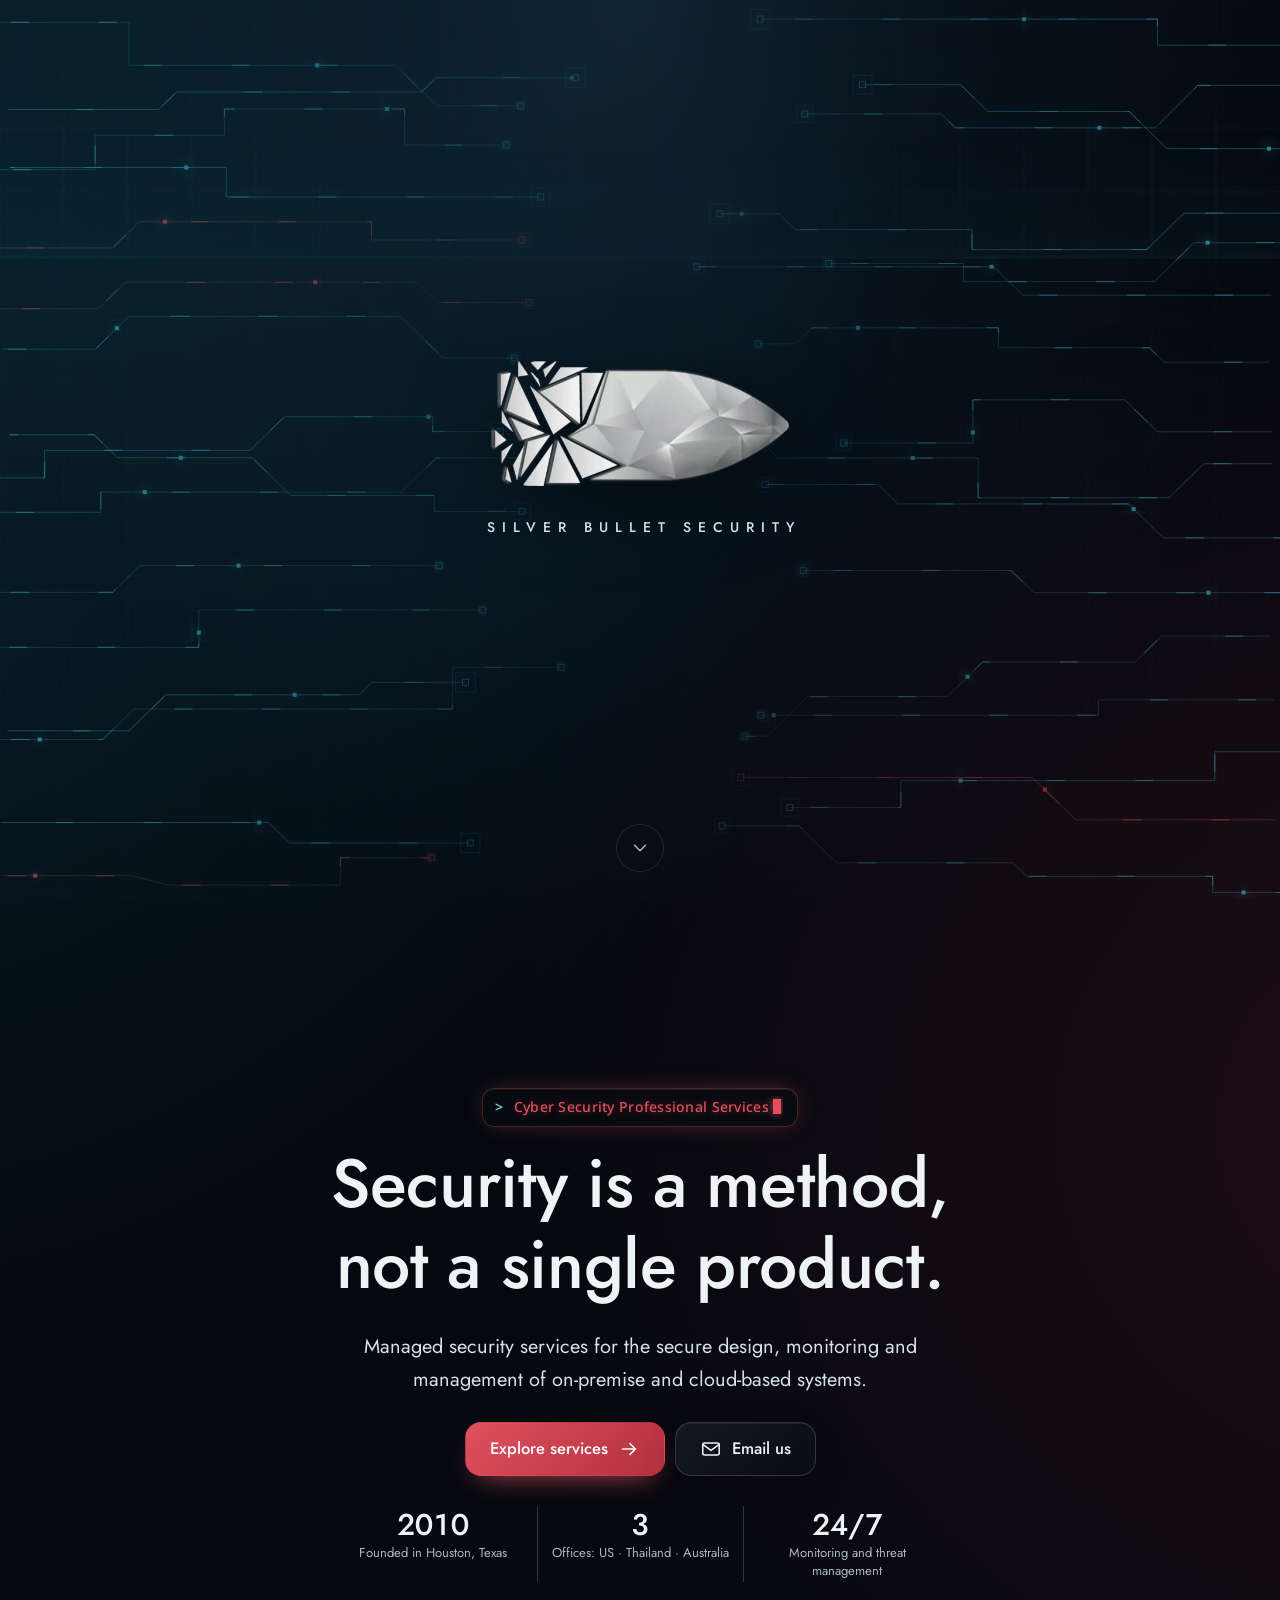
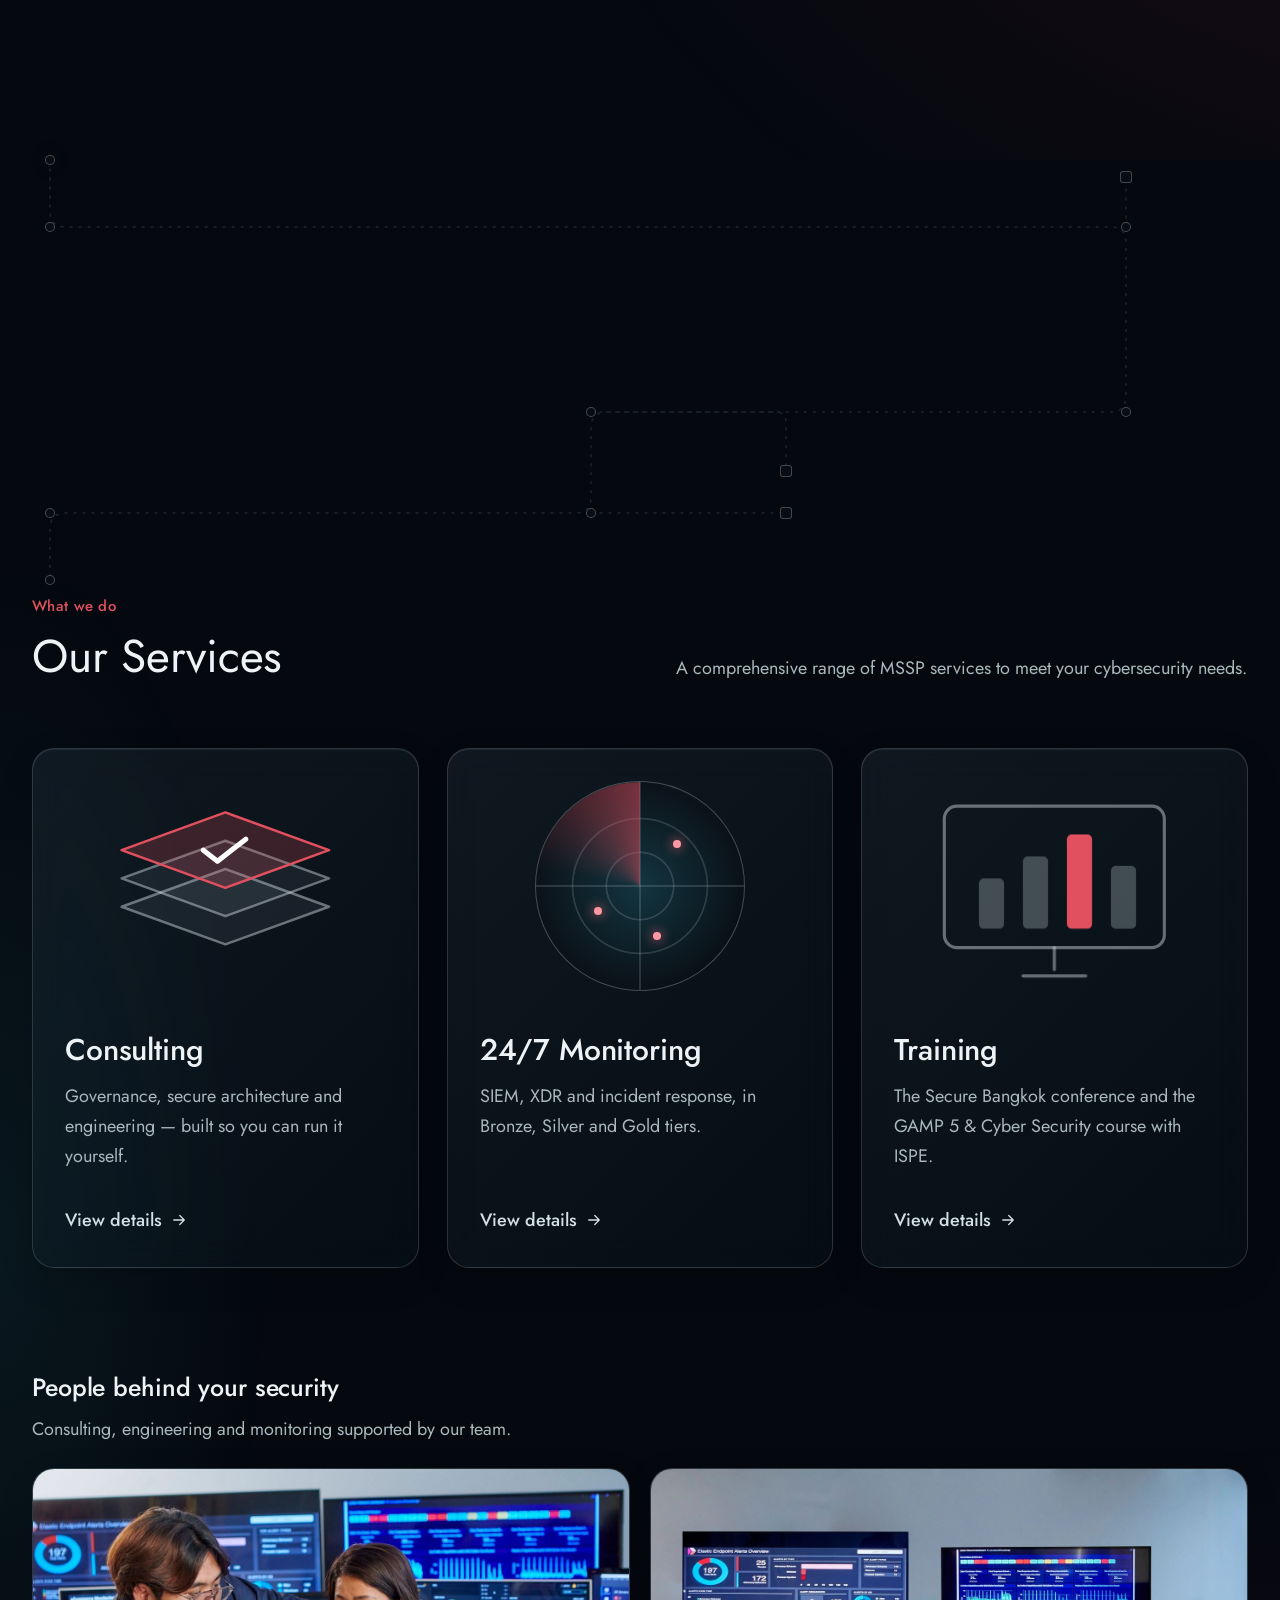
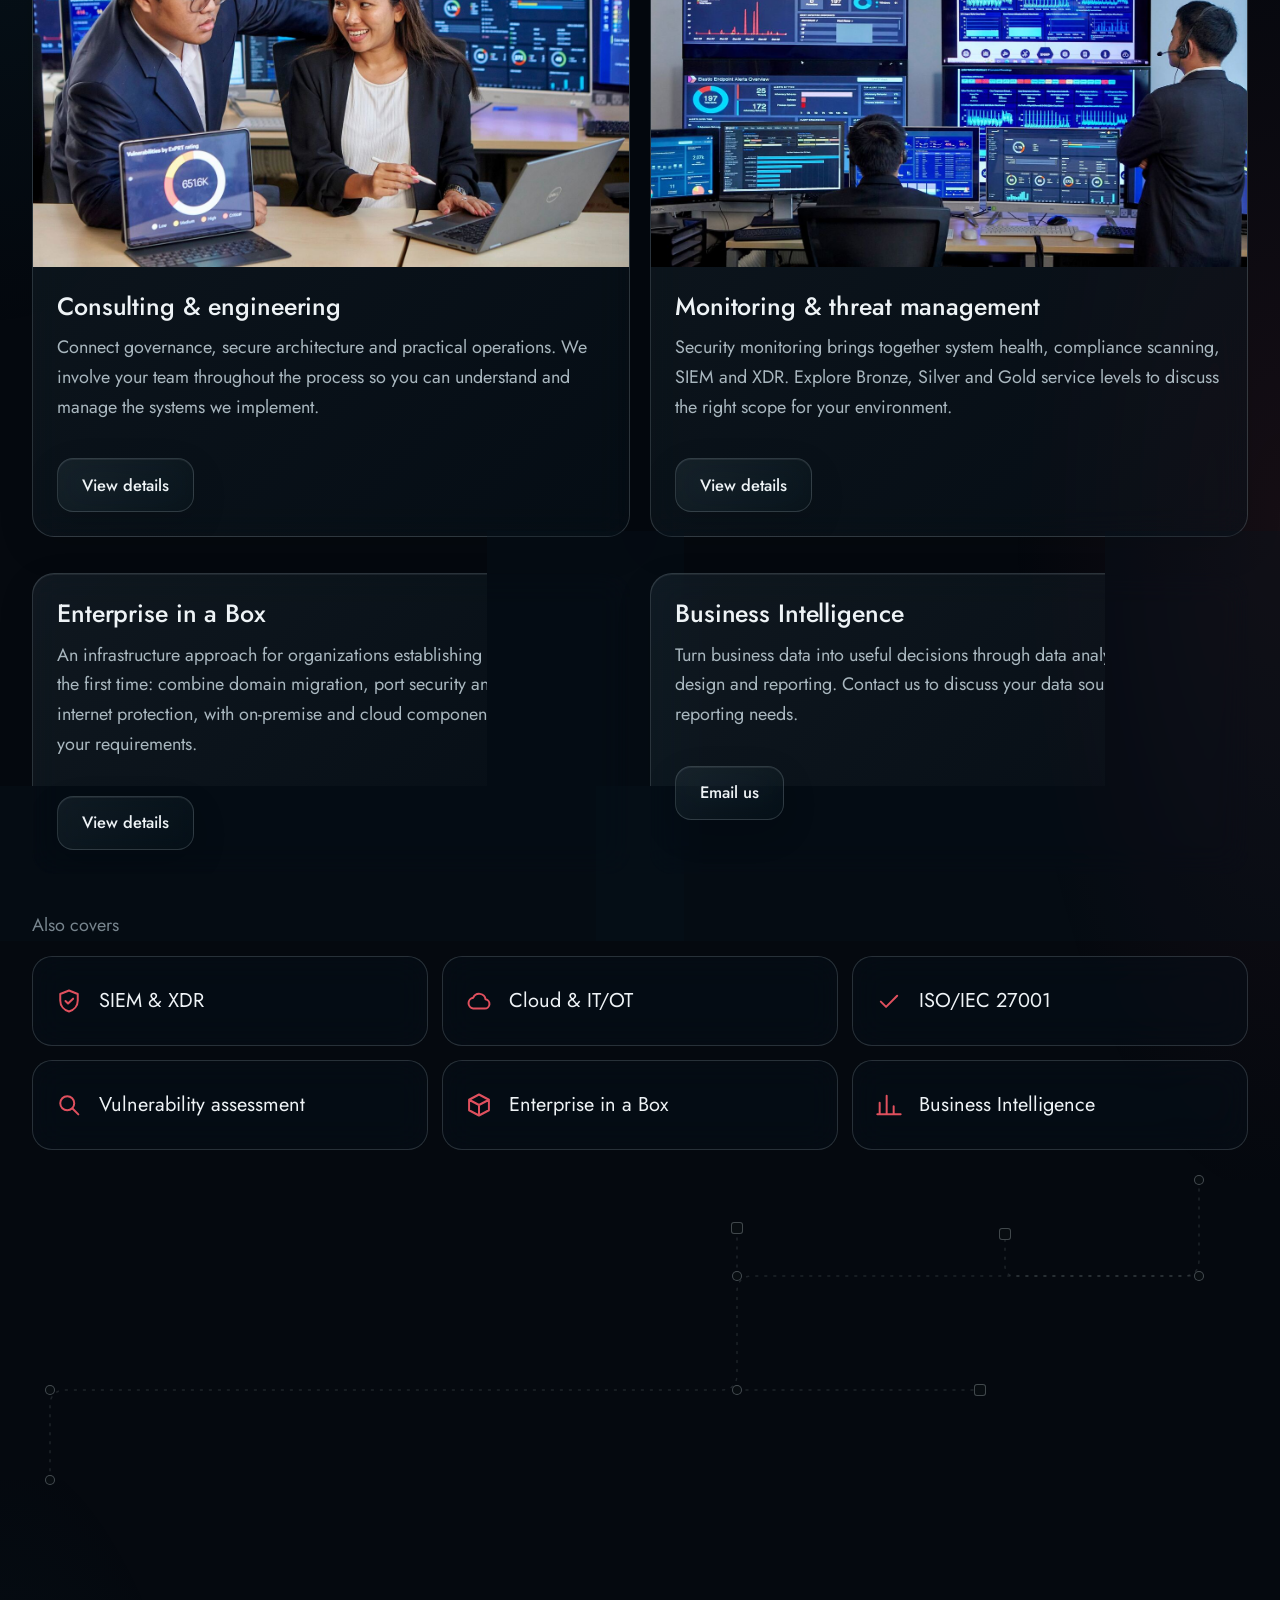
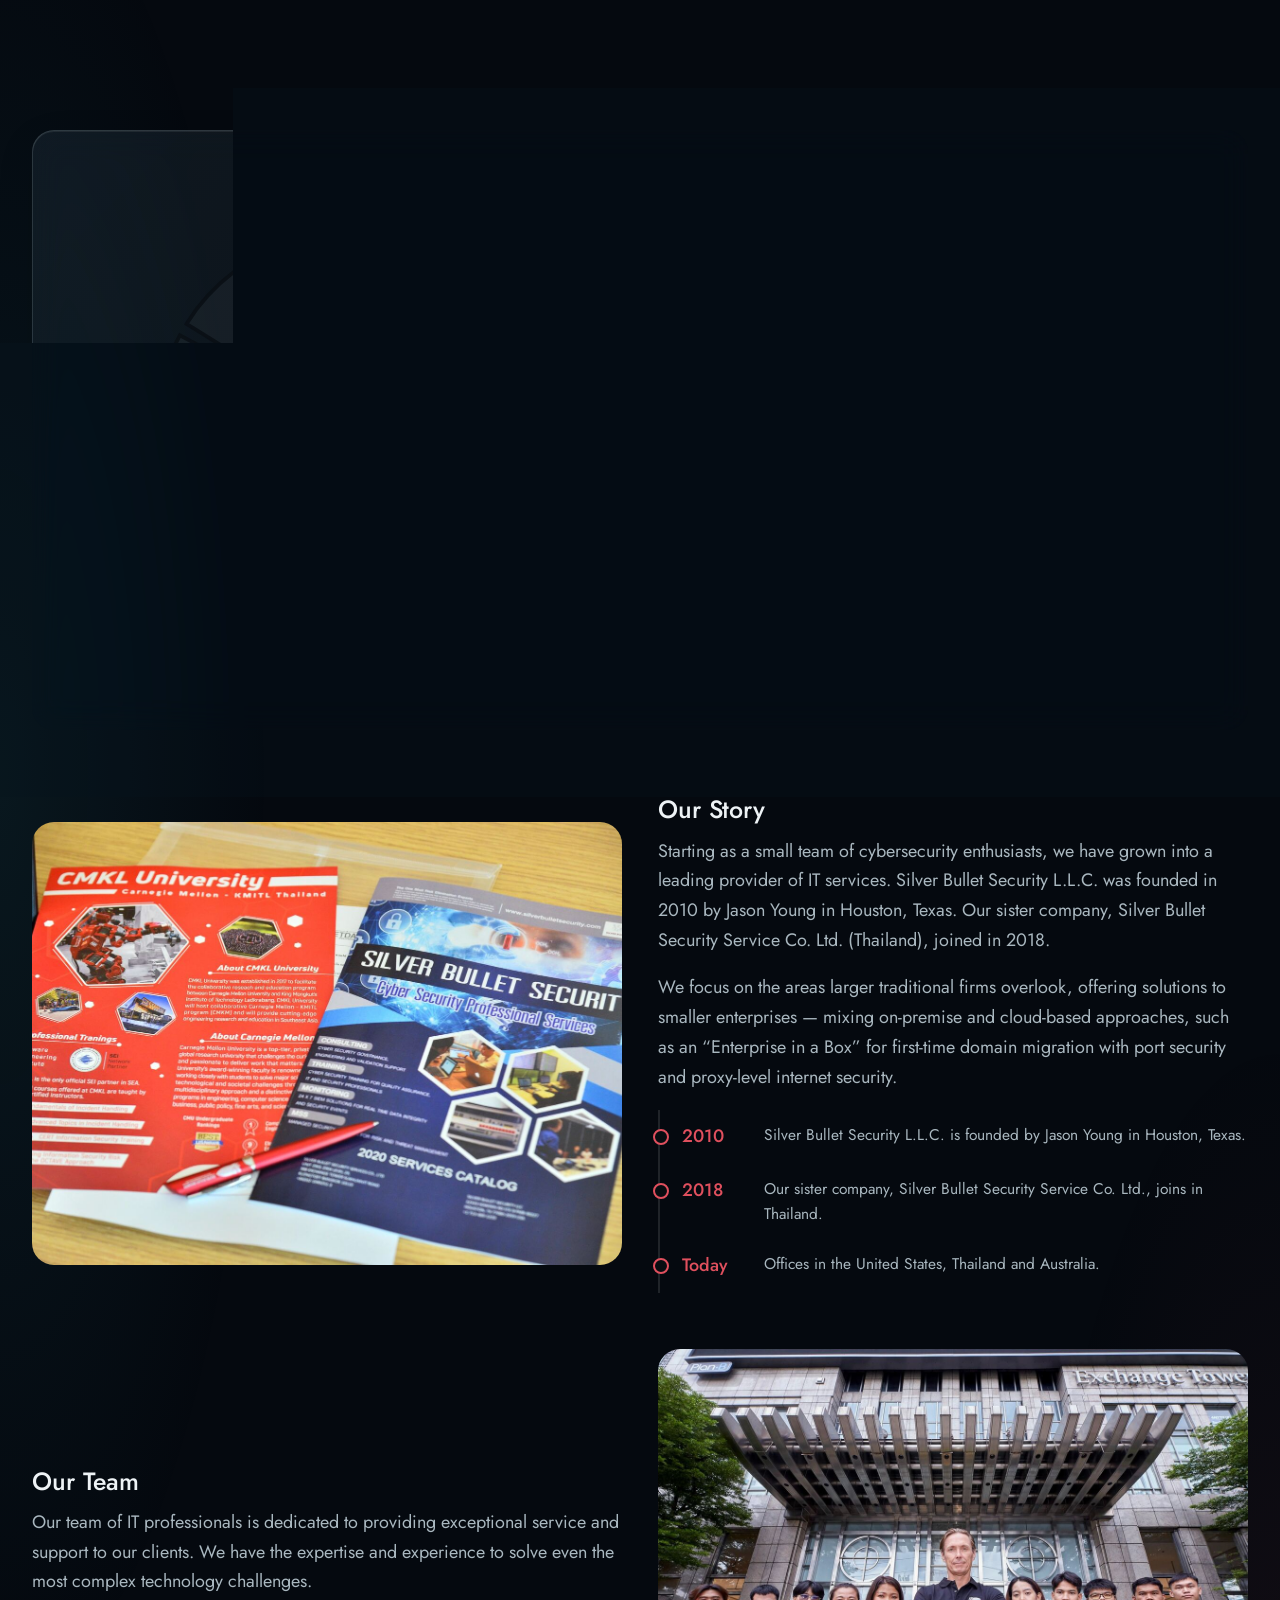
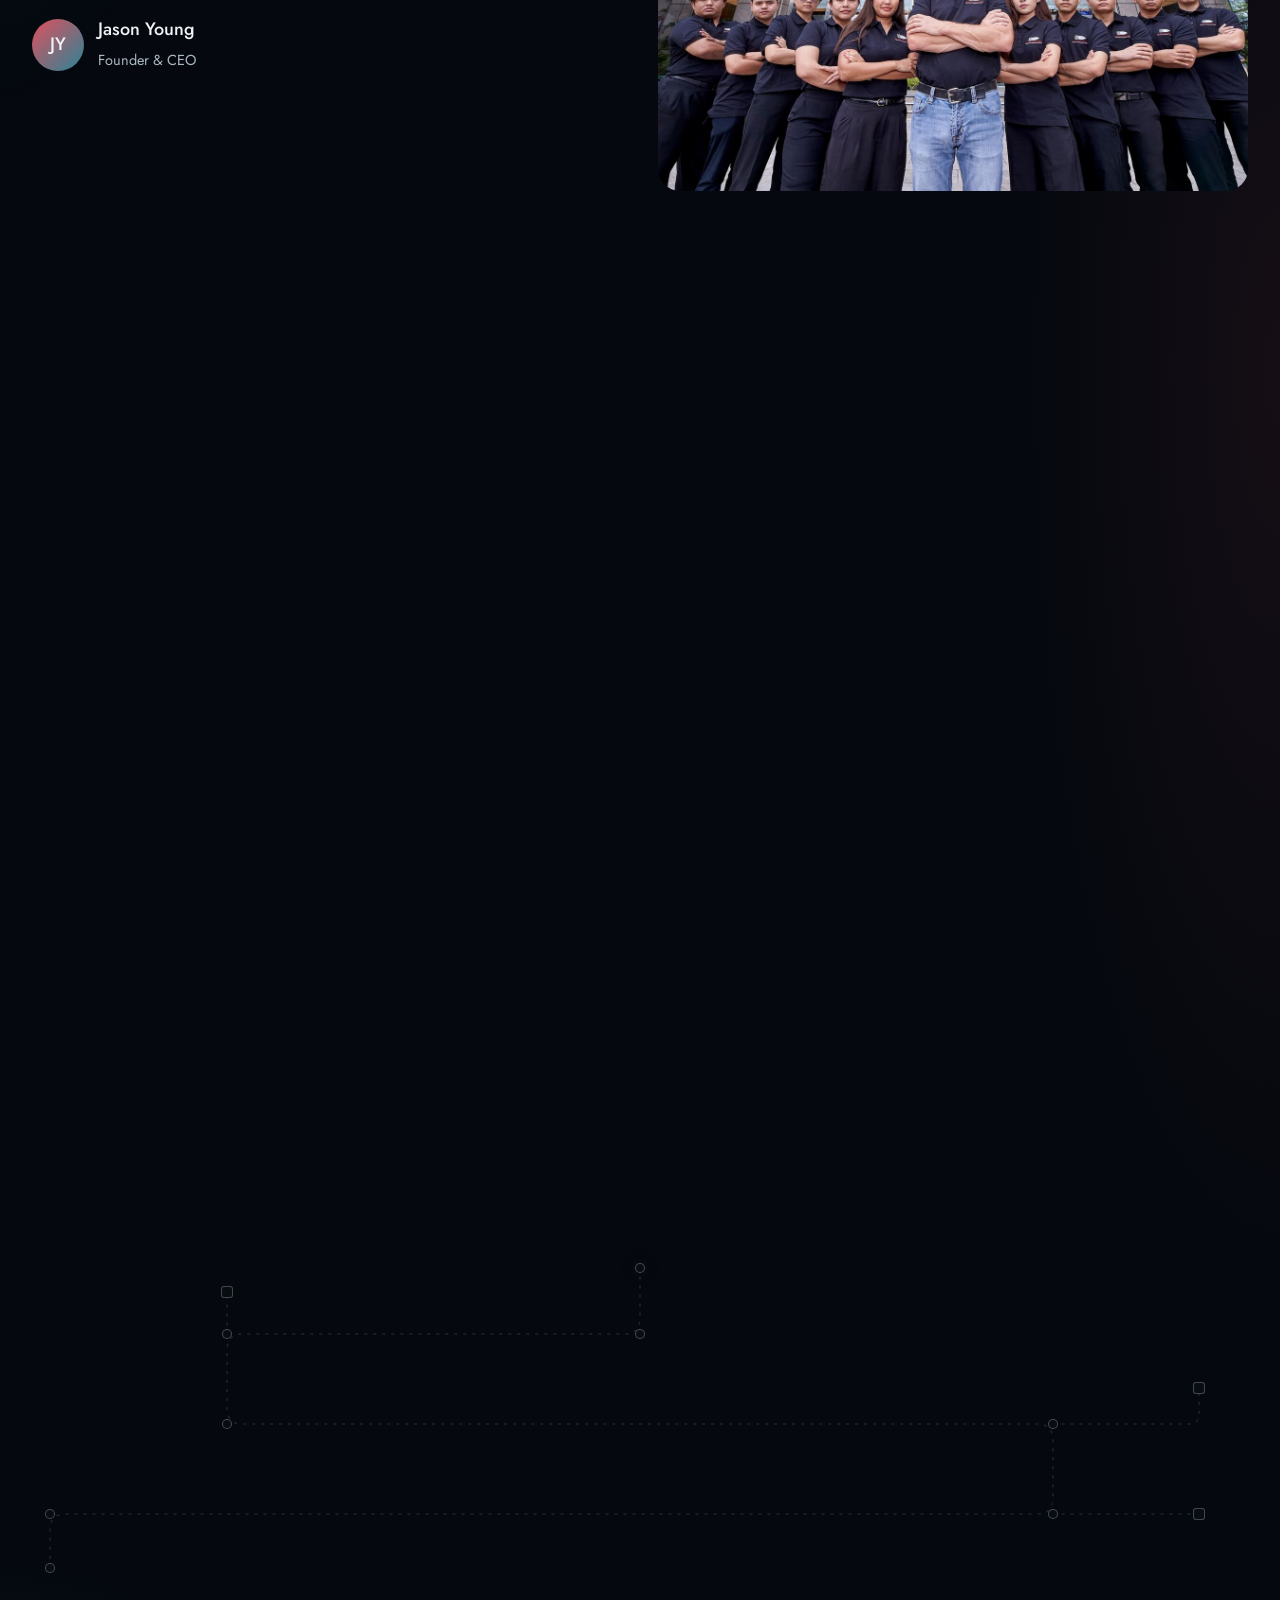
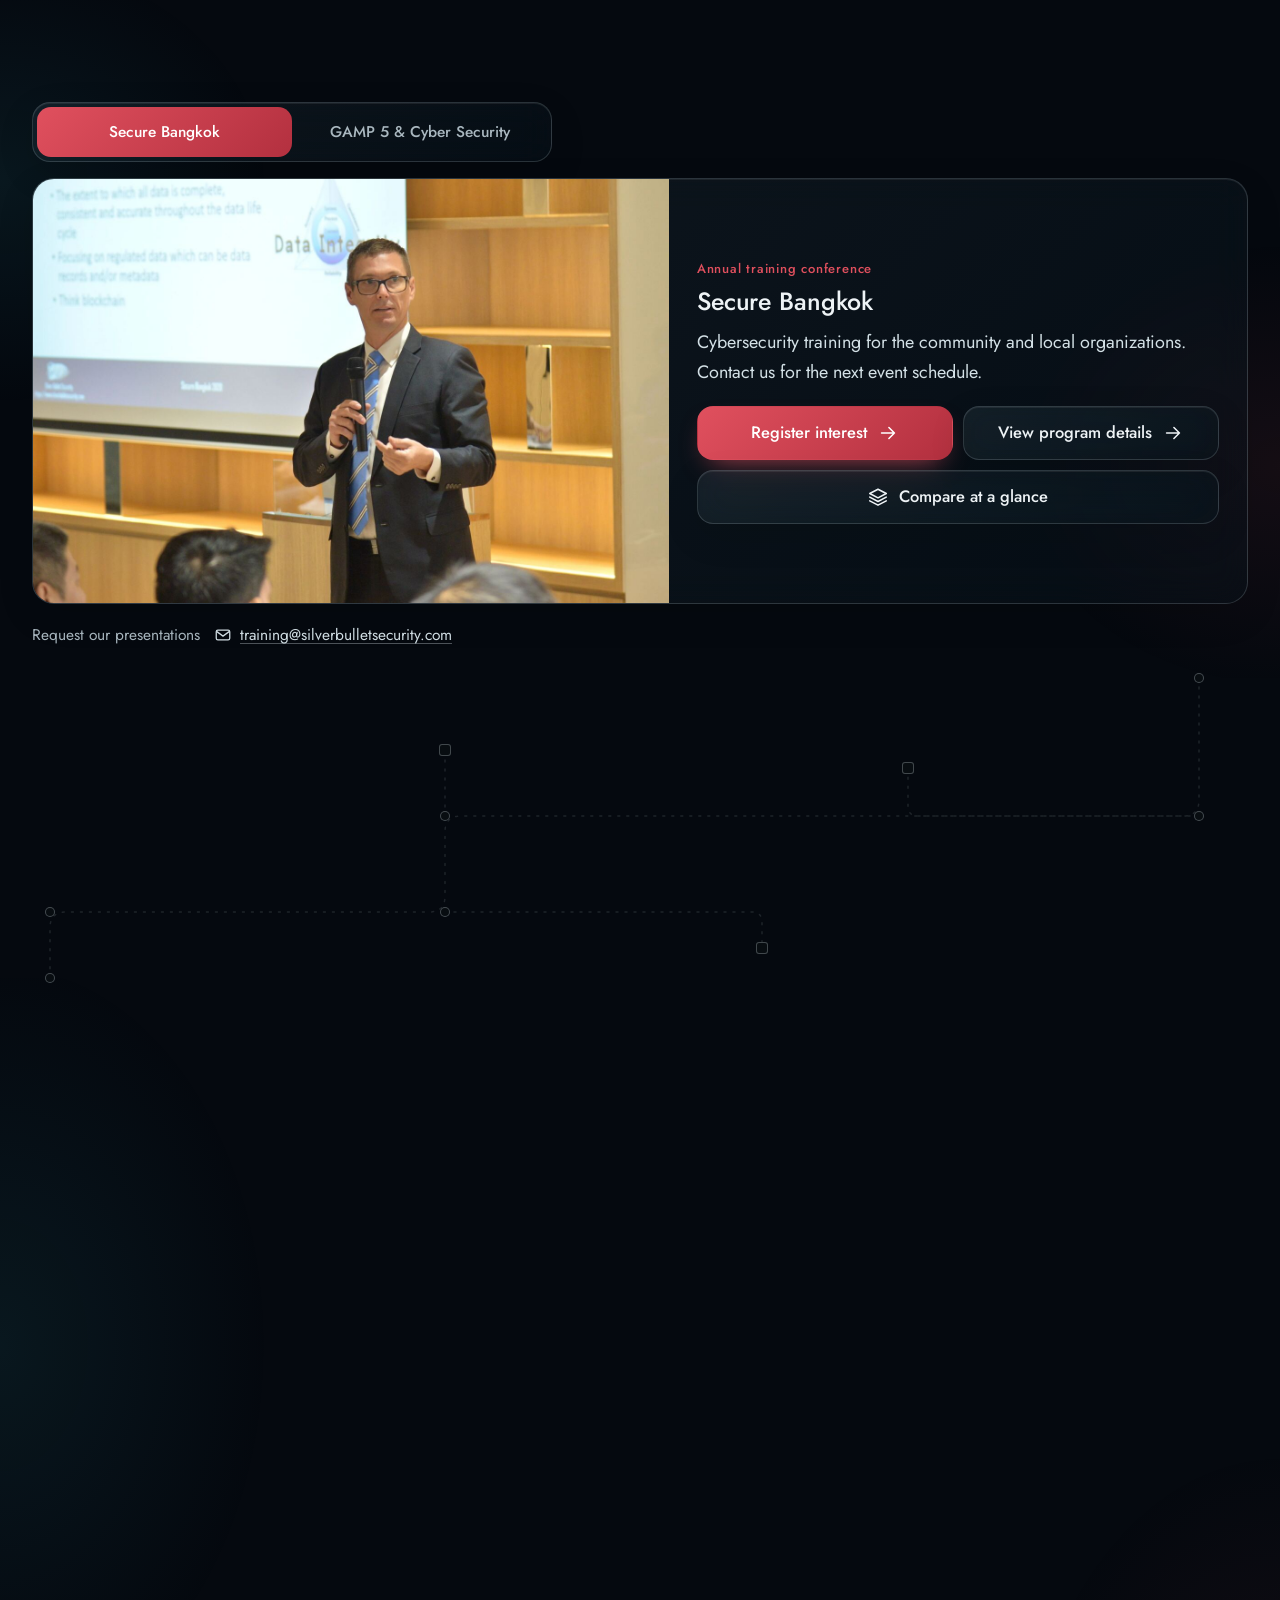
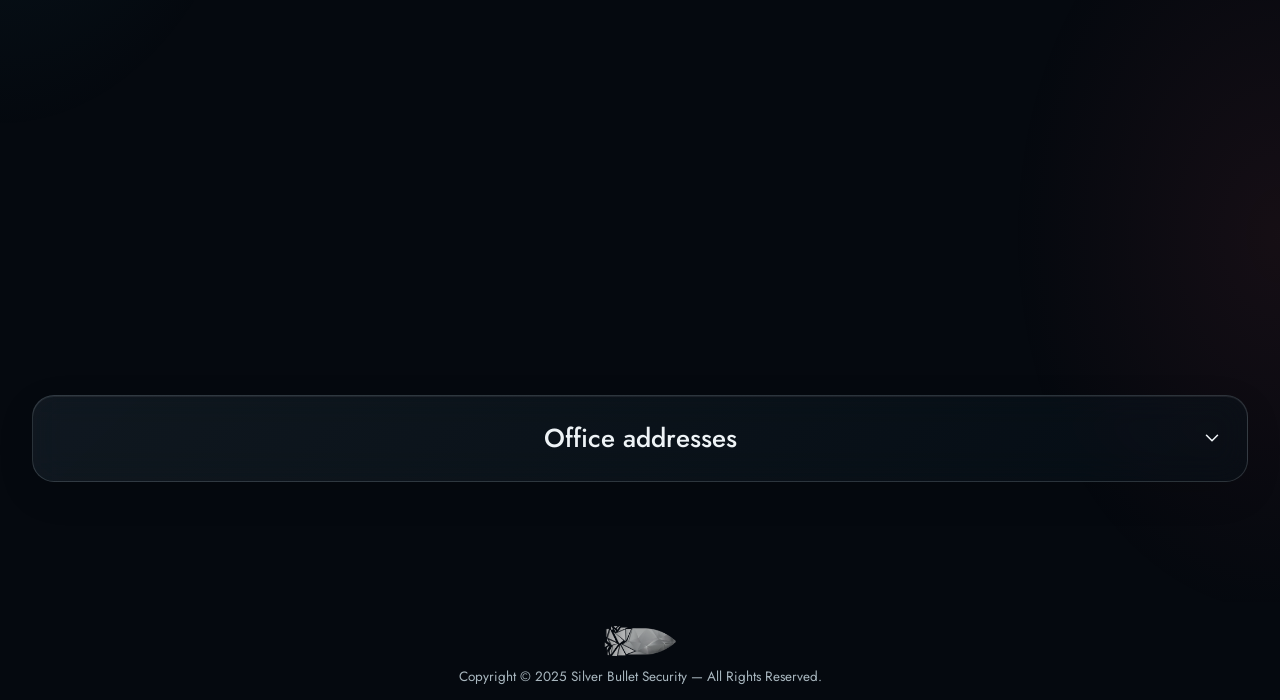
==== commit 0a69c93e: "Build training program details into the site; drop old-site links 'View program details' now opens i" ====
--- a/index.html
+++ b/index.html
@@ -238,7 +238,7 @@
         </div>
       </div>
 
-<div class="detail-card reveal life-detail"><h3 data-i18n="life.detail.title">Cybersecurity for Life Sciences</h3><p class="sub" data-i18n="life.detail.p">Align cybersecurity with data integrity, computerized systems validation (CSV) and your Quality Management System in GxP environments.</p><ul><li data-i18n="life.scope1">IT & QA governance: define cybersecurity roles and responsibilities within the quality system.</li><li data-i18n="life.scope2">Validation requirements: support security requirements in URS, FS and CS/DS, and their verification through IQ, OQ and PQ.</li><li data-i18n="life.scope3">Risk management: integrate vulnerability tracking and mitigation with CAPA, threat modeling, data classification and system criticality.</li><li data-i18n="life.scope4">Regulated environments: support security requirements in FDA, EU, PIC/S and ICH contexts using established governance practices.</li></ul><p class="sub" data-i18n="life.note">These describe areas of service; they are not claims of regulatory certification.</p><a class="btn btn-ghost" href="https://silverbulletsecurity.com/gxp-training" target="_blank" rel="noopener" data-i18n="life.more">Explore GxP services</a></div>
+<div class="detail-card reveal life-detail"><h3 data-i18n="life.detail.title">Cybersecurity for Life Sciences</h3><p class="sub" data-i18n="life.detail.p">Align cybersecurity with data integrity, computerized systems validation (CSV) and your Quality Management System in GxP environments.</p><ul><li data-i18n="life.scope1">IT & QA governance: define cybersecurity roles and responsibilities within the quality system.</li><li data-i18n="life.scope2">Validation requirements: support security requirements in URS, FS and CS/DS, and their verification through IQ, OQ and PQ.</li><li data-i18n="life.scope3">Risk management: integrate vulnerability tracking and mitigation with CAPA, threat modeling, data classification and system criticality.</li><li data-i18n="life.scope4">Regulated environments: support security requirements in FDA, EU, PIC/S and ICH contexts using established governance practices.</li></ul><p class="sub" data-i18n="life.note">These describe areas of service; they are not claims of regulatory certification.</p><button type="button" class="btn btn-ghost" data-open="program-gamp" data-i18n="life.more">Explore GxP services</button></div>
       <div class="life reveal">
         <h3 data-i18n="life.title">In life sciences</h3>
         <p class="sub" data-i18n="talks.sub"></p>
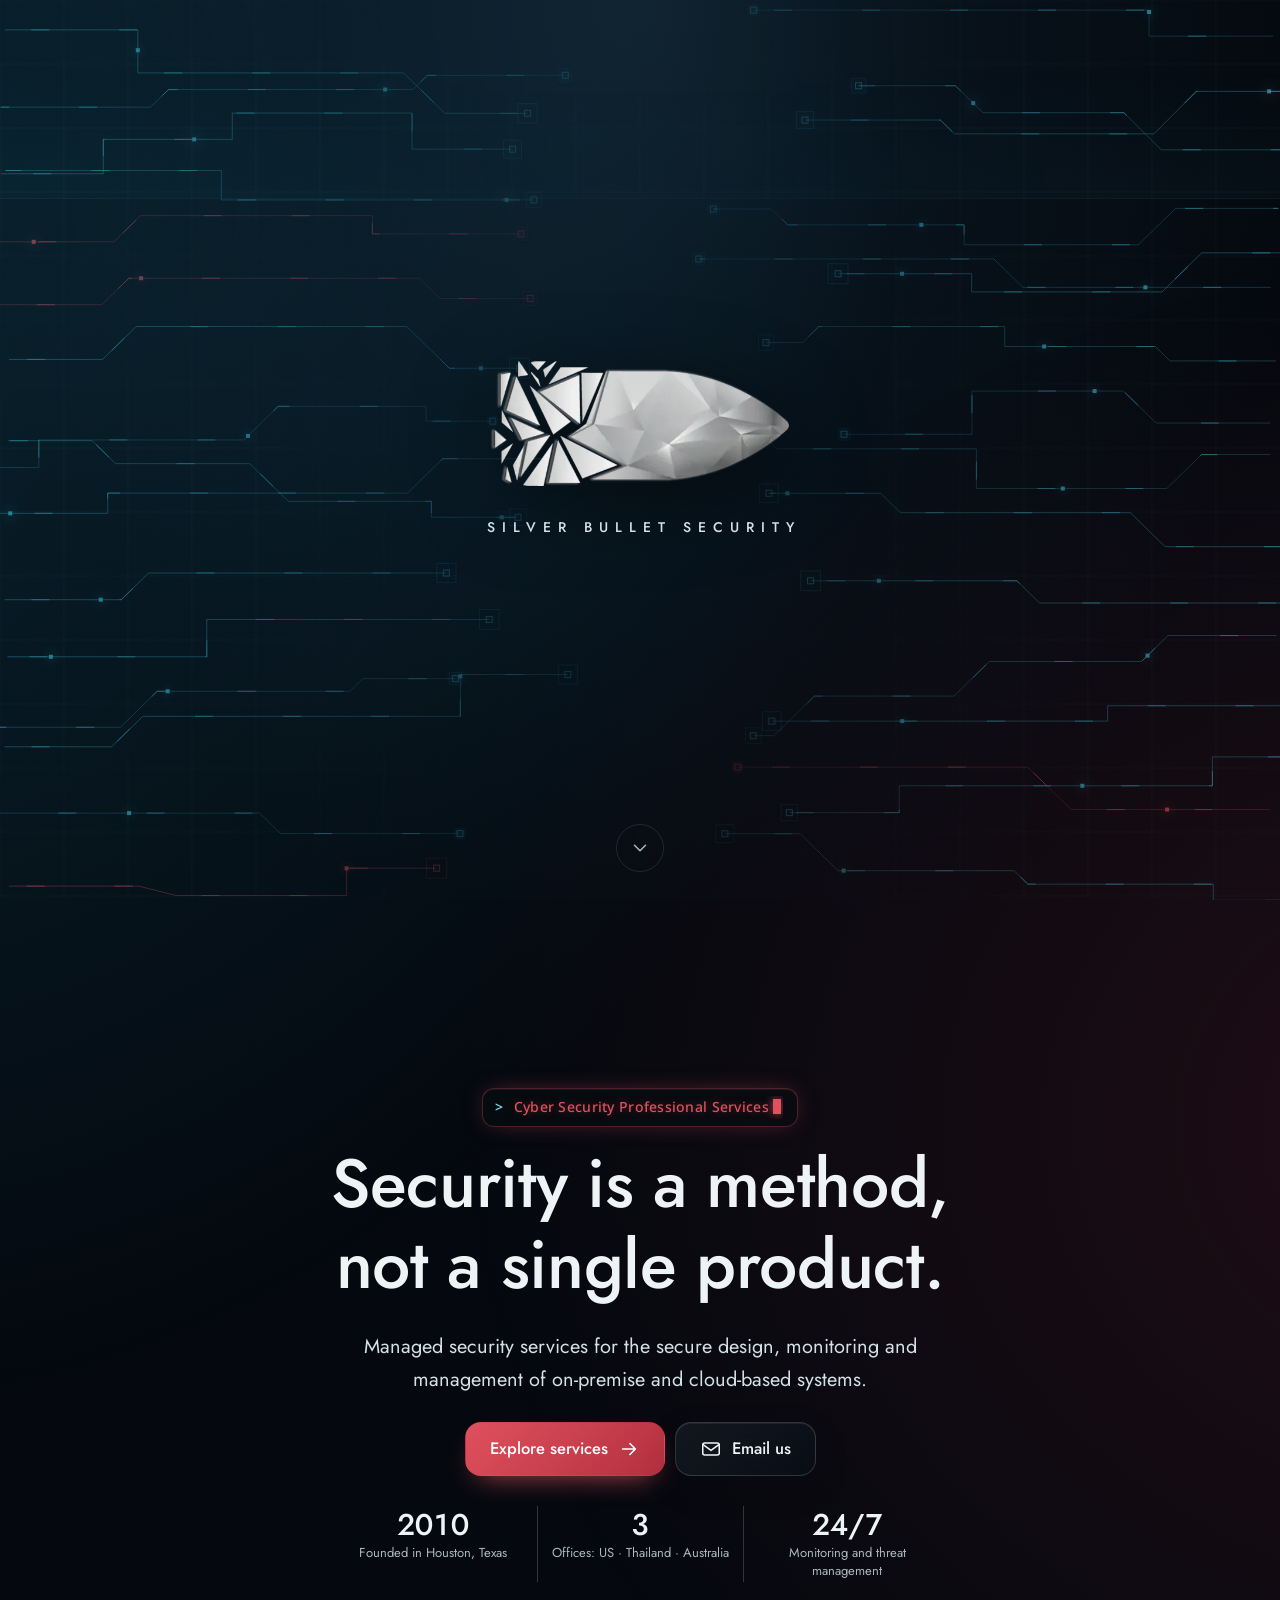
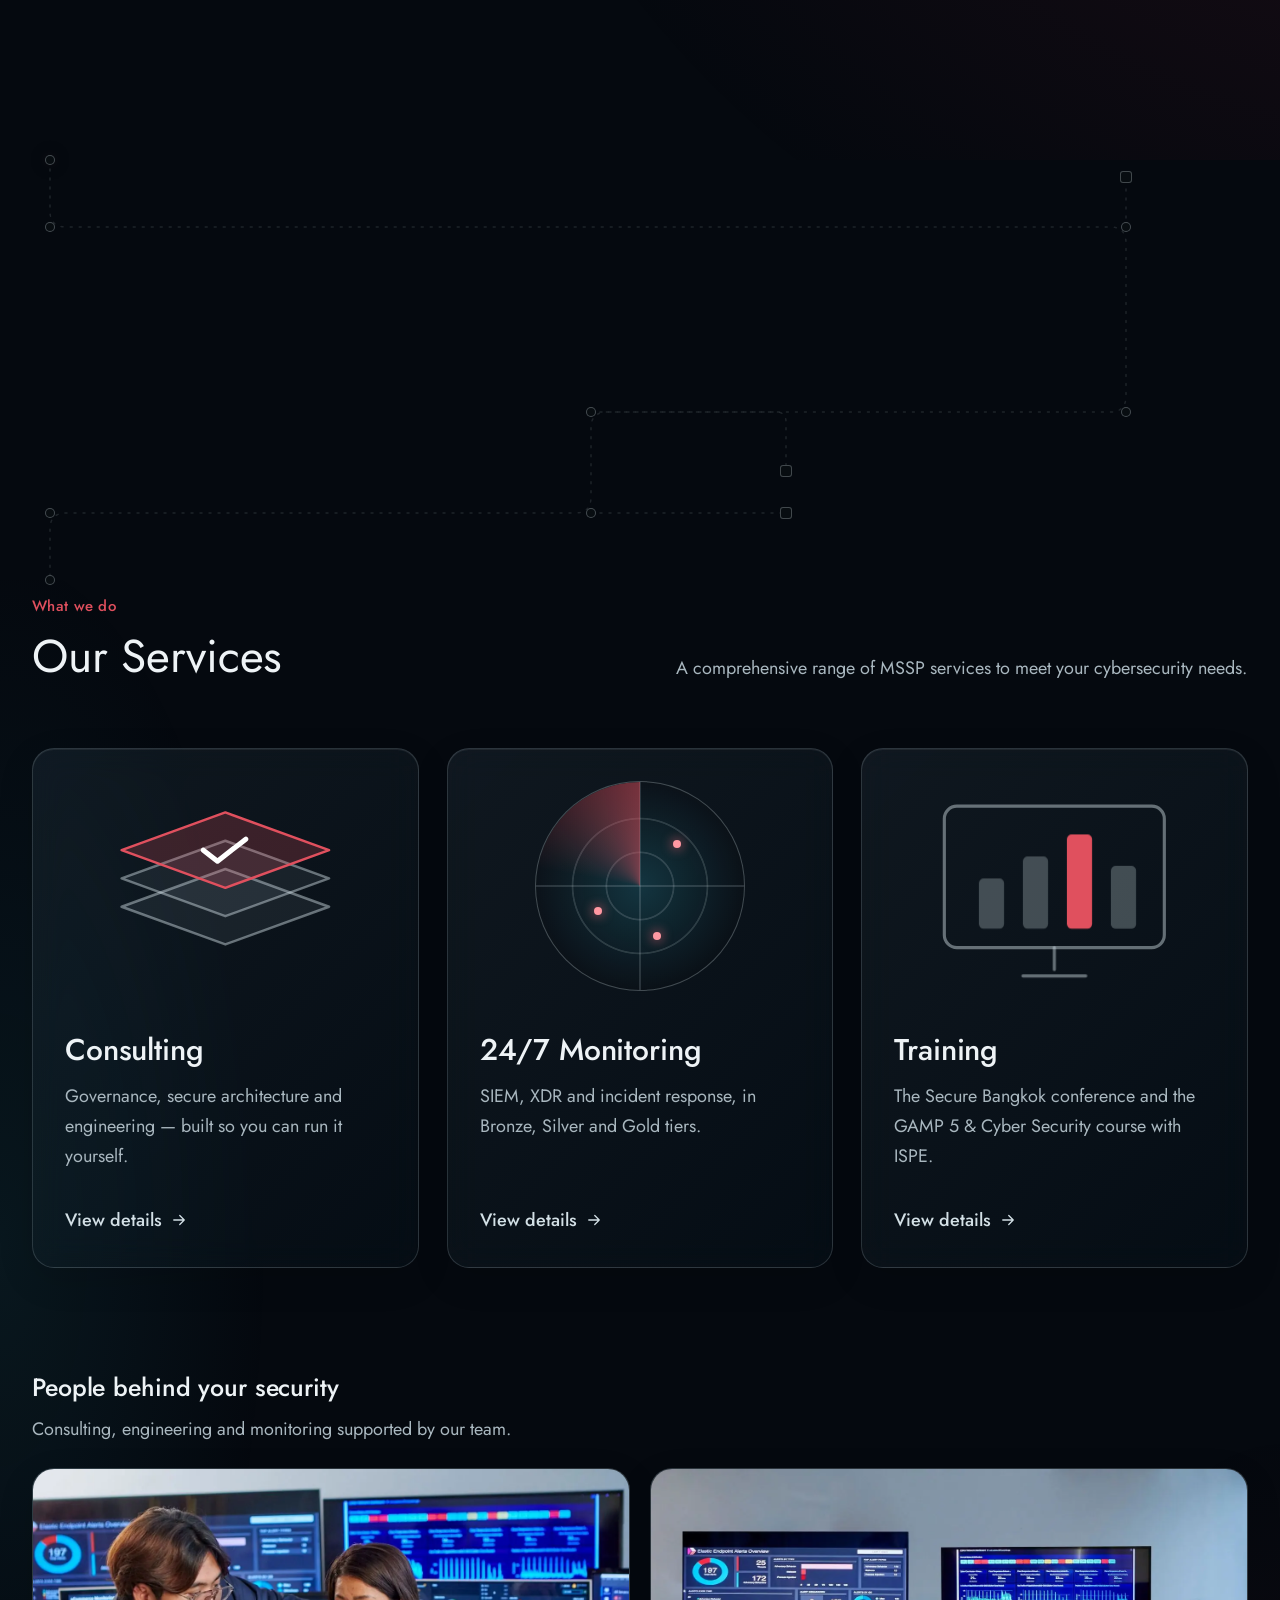
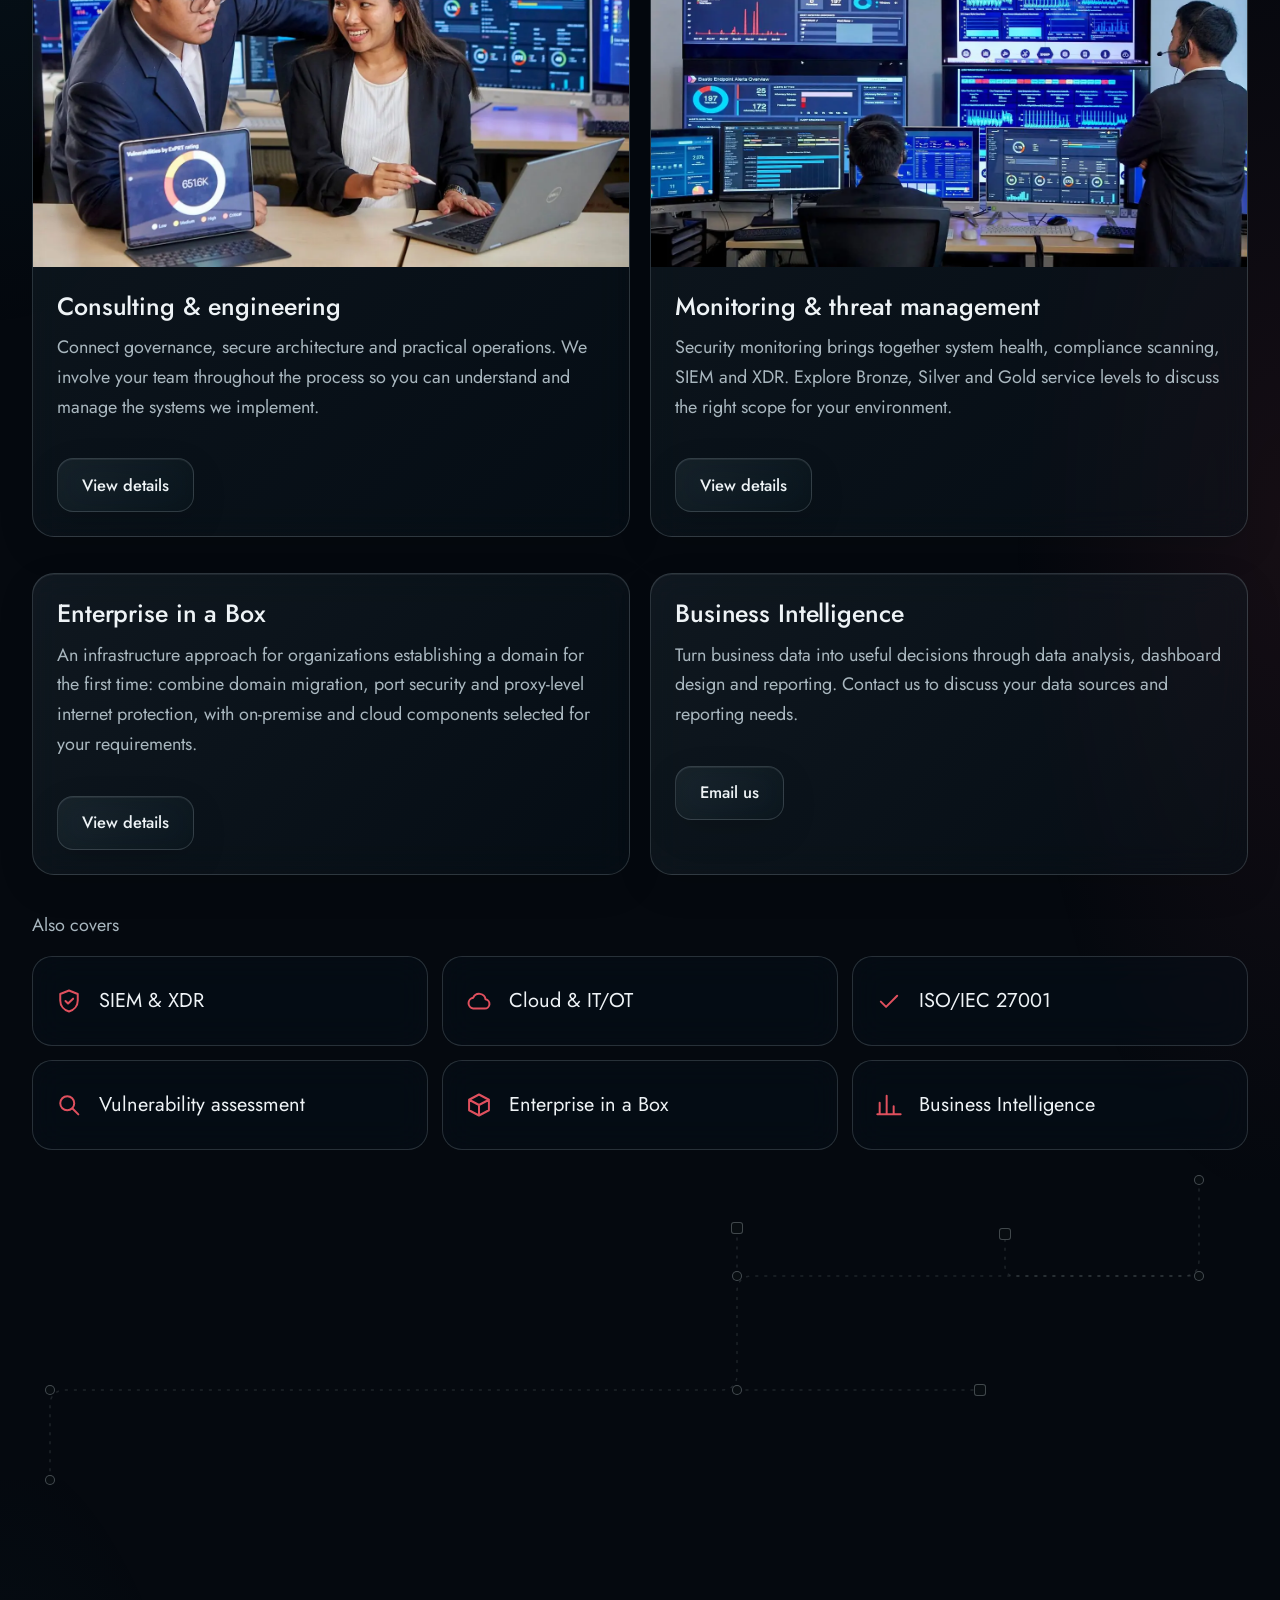
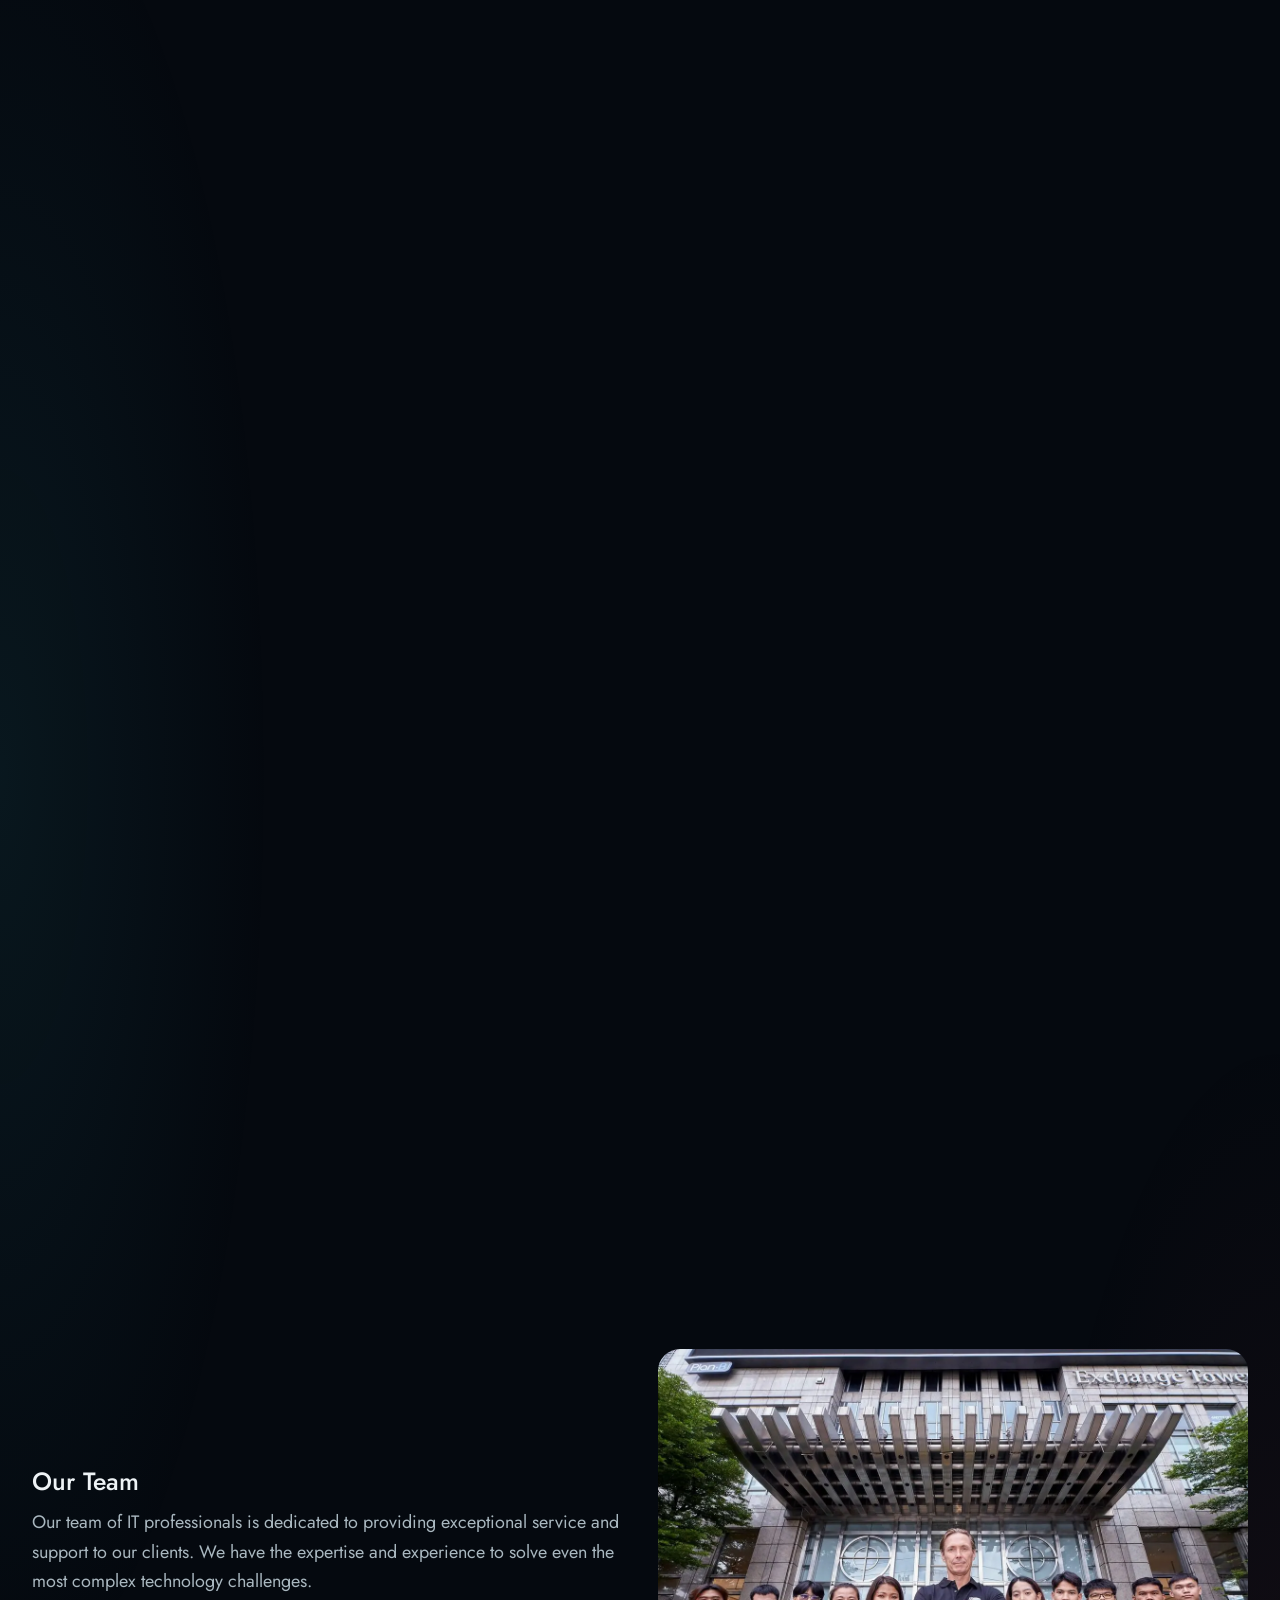
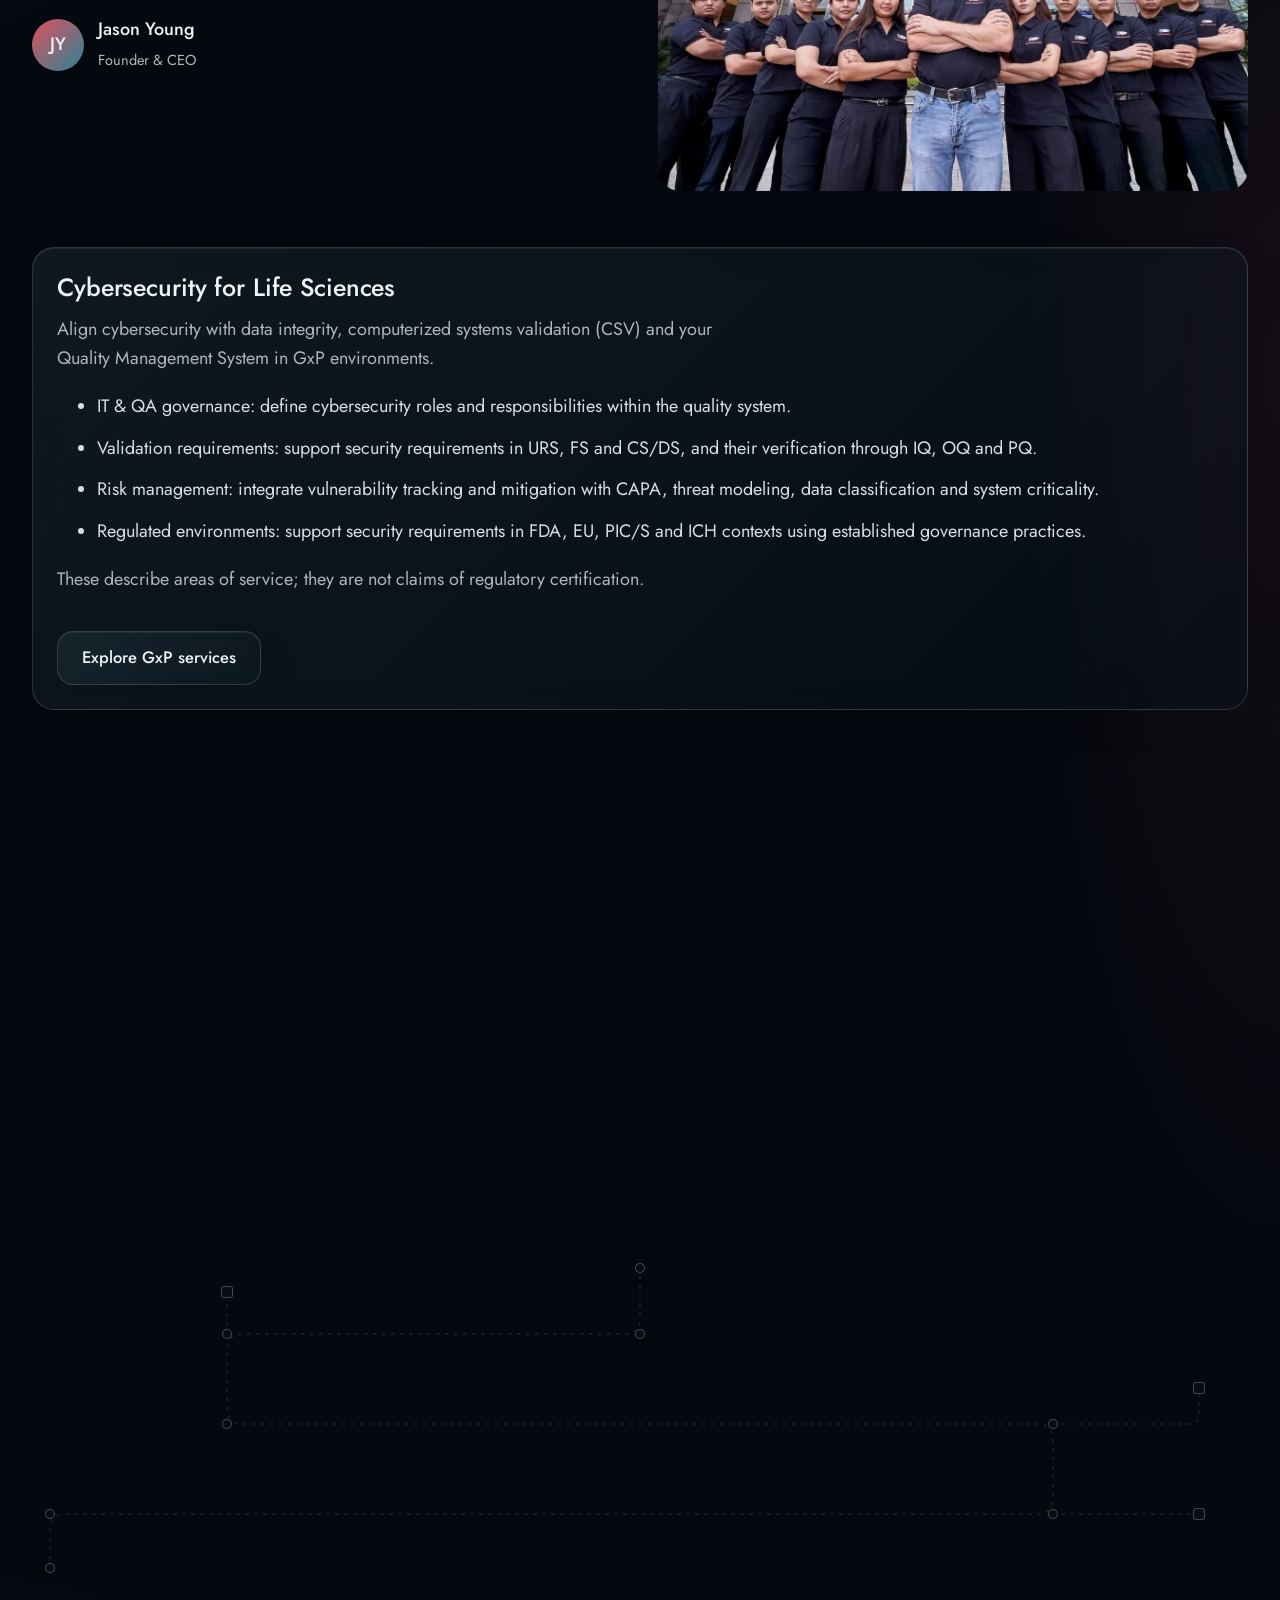
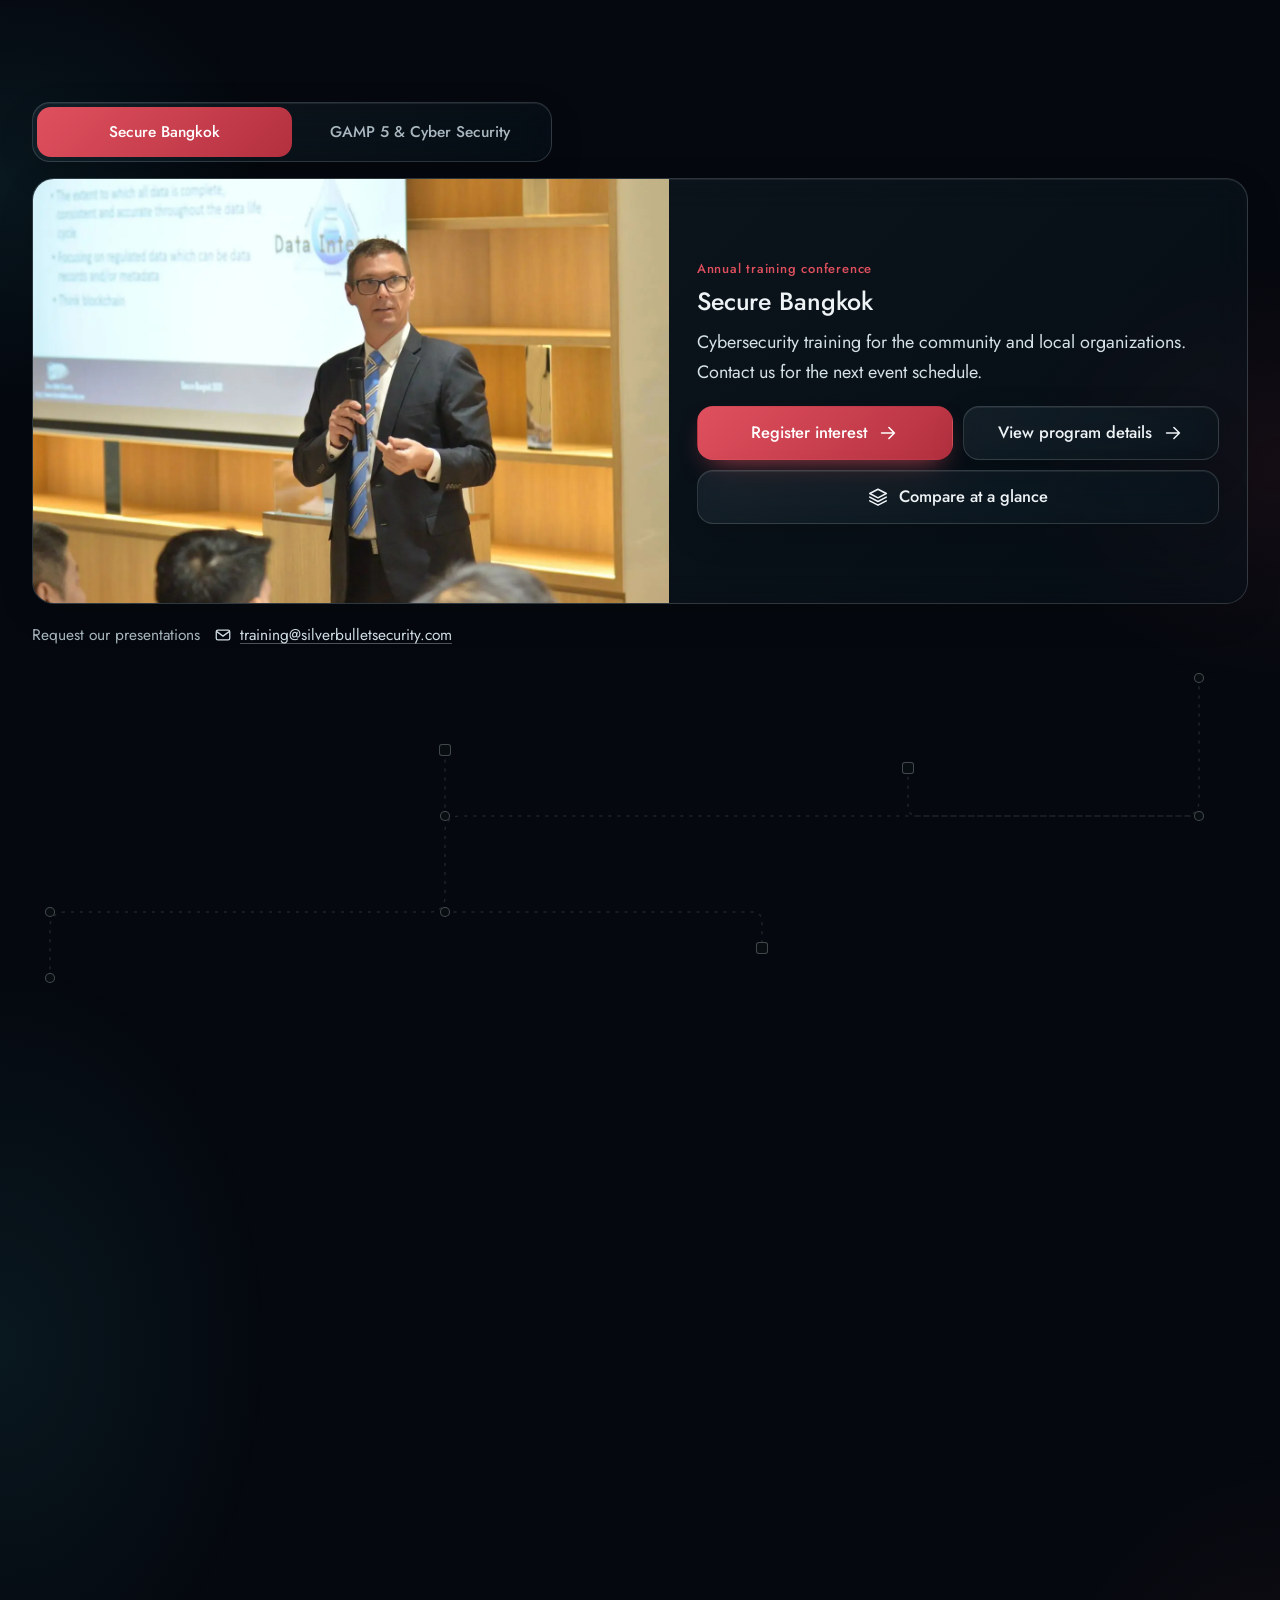
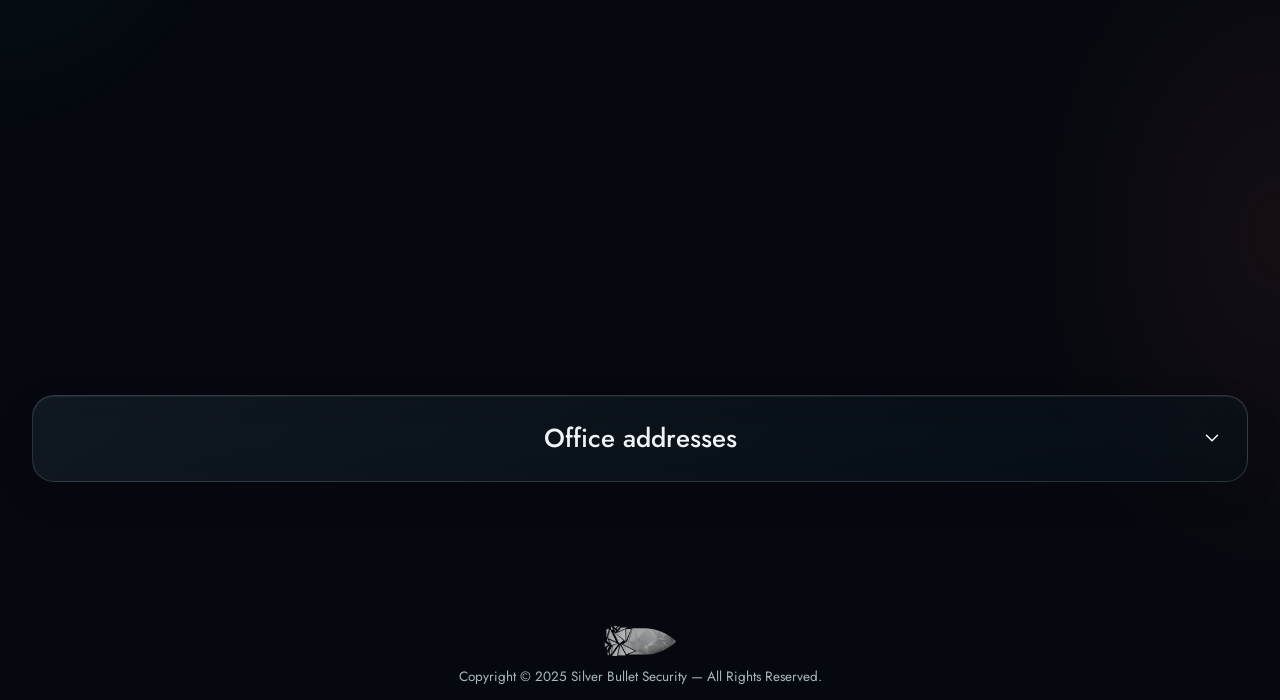
==== commit c1b6be95: "Faster images, SEO basics, lite mode and a branded 404 page - Page photos and logo served as WebP (i" ====
--- a/index.html
+++ b/index.html
@@ -19,6 +19,65 @@
   <meta name="twitter:image" content="https://icelolan-ai.github.io/Sbs-test/assets/img/og-image.jpg?v=2">
   <meta name="twitter:title" content="Silver Bullet Security — Cyber Security Professional Services">
   <meta name="twitter:card" content="summary_large_image">
+  <link rel="canonical" href="https://icelolan-ai.github.io/Sbs-test/">
+  <meta name="robots" content="index, follow">
+  <script type="application/ld+json">
+{
+  "@context": "https://schema.org",
+  "@type": "Organization",
+  "name": "Silver Bullet Security",
+  "url": "https://icelolan-ai.github.io/Sbs-test/",
+  "logo": "https://icelolan-ai.github.io/Sbs-test/assets/icons/icon-512.png",
+  "image": "https://icelolan-ai.github.io/Sbs-test/assets/img/og-image.jpg",
+  "description": "Cybersecurity consulting, 24/7 monitoring and training. Managed security services for the secure design, monitoring and management of on-premise and cloud-based systems.",
+  "foundingDate": "2010",
+  "founder": {
+    "@type": "Person",
+    "name": "Jason Young"
+  },
+  "email": "sales@silverbulletsecurity.com",
+  "address": [
+    {
+      "@type": "PostalAddress",
+      "streetAddress": "2103 Miller Rd",
+      "addressLocality": "Rosharon",
+      "addressRegion": "TX",
+      "postalCode": "77583",
+      "addressCountry": "US"
+    },
+    {
+      "@type": "PostalAddress",
+      "streetAddress": "399 Interchange Building, 22nd Floor, Room 2212, Sukhumvit Road, Khlong Toei-Nuea",
+      "addressLocality": "Watthana, Bangkok",
+      "postalCode": "10110",
+      "addressCountry": "TH"
+    },
+    {
+      "@type": "PostalAddress",
+      "streetAddress": "Suite 554, 585 Little Collins St.",
+      "addressLocality": "Melbourne",
+      "addressRegion": "VIC",
+      "postalCode": "3000",
+      "addressCountry": "AU"
+    }
+  ],
+  "sameAs": [
+    "https://www.linkedin.com/company/silver-bullet-security",
+    "https://x.com/bulletsecurity",
+    "https://www.facebook.com/people/Silver-Bullet-Security/100063532233940/"
+  ],
+  "knowsAbout": [
+    "Cybersecurity consulting",
+    "Managed security services (MSSP)",
+    "SIEM",
+    "XDR",
+    "ISO/IEC 27001",
+    "Vulnerability assessment",
+    "GAMP 5",
+    "Computerized systems validation"
+  ]
+}
+  </script>
   <meta name="theme-color" content="#10202a">
   <meta name="apple-mobile-web-app-capable" content="yes">
   <meta name="mobile-web-app-capable" content="yes">
@@ -30,7 +89,7 @@
   <link rel="preconnect" href="https://fonts.googleapis.com">
   <link rel="preconnect" href="https://fonts.gstatic.com" crossorigin>
   <link href="https://fonts.googleapis.com/css2?family=Jost:wght@300;400;500;600&family=Noto+Sans+Thai:wght@300;400;500&display=swap" rel="stylesheet">
-  <link rel="stylesheet" href="css/styles.css?v=49">
+  <link rel="stylesheet" href="css/styles.css?v=51">
   <script>document.documentElement.classList.add("js");</script>
 </head>
 <body class="at-intro">
@@ -68,7 +127,7 @@
 
 <header class="appbar" id="appbar">
   <a class="brand" href="#home" aria-label="Silver Bullet Security">
-    <img class="brand-mark" src="assets/img/logo-mark.png" alt="" width="64" height="27">
+    <img class="brand-mark" src="assets/img/logo-mark.webp" alt="" width="64" height="27">
     <span class="brand-word"><span class="brand-top">SILVER BULLET</span><span class="brand-sub">SECURITY</span></span>
   </a>
   <div class="lang" role="group" data-i18n-aria="lang.label">
@@ -92,7 +151,7 @@
     <div class="hero-glow" aria-hidden="true"></div>
     <div class="intro play" id="intro">
       <div class="intro-logo" tabindex="0" aria-label="Silver Bullet Security logo">
-        <img src="assets/img/logo-mark.png" draggable="false" alt="Silver Bullet Security" width="512" height="214">
+        <img src="assets/img/logo-mark.webp" draggable="false" alt="Silver Bullet Security" width="512" height="214">
       </div>
       <p class="intro-name">SILVER BULLET SECURITY</p>
       <a class="intro-cue" href="#hero-start" aria-label="Scroll"><svg class="ico"><use href="#i-down"/></svg></a>
@@ -176,7 +235,7 @@
         </article>
       </div>
 
-<div class="work-section"><h3 data-i18n="work.title">People behind your security</h3><p class="sub" data-i18n="work.sub">Consulting, engineering and monitoring supported by our team.</p><div class="work-grid"><article class="work-card reveal"><figure class="photo"><img src="assets/img/p089.jpg" alt="Two team members discussing dashboards in a monitoring workspace" data-i18n-alt="work.consulting.alt" loading="lazy" width="1400" height="934"></figure><div class="work-body"><h3 data-i18n="work.consulting">Consulting & engineering</h3><p class="sub" data-i18n="work.consulting.p">Connect governance, secure architecture and practical operations. We involve your team throughout the process so you can understand and manage the systems we implement.</p><button type="button" class="btn btn-ghost" data-open="consulting" data-i18n="services.details">View details</button></div></article><article class="work-card reveal"><figure class="photo"><img src="assets/img/p003.jpg" alt="Team members working at multiple security monitoring screens" data-i18n-alt="work.monitoring.alt" loading="lazy" width="1400" height="934"></figure><div class="work-body"><h3 data-i18n="work.monitoring">Monitoring & threat management</h3><p class="sub" data-i18n="work.monitoring.p">Security monitoring brings together system health, compliance scanning, SIEM and XDR. Explore Bronze, Silver and Gold service levels to discuss the right scope for your environment.</p><button type="button" class="btn btn-ghost" data-open="monitoring" data-i18n="services.details">View details</button></div></article></div></div>
+<div class="work-section"><h3 data-i18n="work.title">People behind your security</h3><p class="sub" data-i18n="work.sub">Consulting, engineering and monitoring supported by our team.</p><div class="work-grid"><article class="work-card reveal"><figure class="photo"><img src="assets/img/p089.webp" alt="Two team members discussing dashboards in a monitoring workspace" data-i18n-alt="work.consulting.alt" loading="lazy" width="1400" height="934"></figure><div class="work-body"><h3 data-i18n="work.consulting">Consulting & engineering</h3><p class="sub" data-i18n="work.consulting.p">Connect governance, secure architecture and practical operations. We involve your team throughout the process so you can understand and manage the systems we implement.</p><button type="button" class="btn btn-ghost" data-open="consulting" data-i18n="services.details">View details</button></div></article><article class="work-card reveal"><figure class="photo"><img src="assets/img/p003.webp" alt="Team members working at multiple security monitoring screens" data-i18n-alt="work.monitoring.alt" loading="lazy" width="1400" height="934"></figure><div class="work-body"><h3 data-i18n="work.monitoring">Monitoring & threat management</h3><p class="sub" data-i18n="work.monitoring.p">Security monitoring brings together system health, compliance scanning, SIEM and XDR. Explore Bronze, Silver and Gold service levels to discuss the right scope for your environment.</p><button type="button" class="btn btn-ghost" data-open="monitoring" data-i18n="services.details">View details</button></div></article></div></div>
 <div class="service-extras"><article class="detail-card reveal" id="enterprise"><h3 data-i18n="eib.title">Enterprise in a Box</h3><p class="sub" data-i18n="eib.p">An infrastructure approach for organizations establishing a domain for the first time: combine domain migration, port security and proxy-level internet protection, with on-premise and cloud components selected for your requirements.</p><button type="button" class="btn btn-ghost" data-open="consulting" data-i18n="services.details">View details</button></article><article class="detail-card reveal" id="business-intelligence"><h3 data-i18n="bi.title">Business Intelligence</h3><p class="sub" data-i18n="bi.detail">Turn business data into useful decisions through data analysis, dashboard design and reporting. Contact us to discuss your data sources and reporting needs.</p><a class="btn btn-ghost" data-mail href="#contact" data-i18n="hero.cta2">Email us</a></article></div>
       <div class="also reveal">
         <p class="also-title" data-i18n="services.also">Also covers</p>
@@ -206,7 +265,7 @@
       <div class="approach reveal">
         <div class="wheel-wrap">
           <svg class="wheel" id="wheel" viewBox="0 0 320 320" focusable="false" tabindex="-1"></svg>
-          <div class="wheel-core" aria-hidden="true"><img src="assets/img/logo-mark.png" alt="" width="120" height="50"></div>
+          <div class="wheel-core" aria-hidden="true"><img src="assets/img/logo-mark.webp" alt="" width="120" height="50"></div>
         </div>
         <div class="step-detail" aria-live="polite">
           <p class="eyebrow" data-i18n="steps.title">Our 6-step approach</p>
@@ -217,7 +276,7 @@
       </div>
 
       <div class="story">
-        <figure class="photo reveal"><img src="assets/img/about.jpg" alt="Silver Bullet Security service catalog and CMKL University training brochure" data-i18n-alt="photo.story" loading="lazy" width="1400" height="934"></figure>
+        <figure class="photo reveal"><img src="assets/img/about.webp" alt="Silver Bullet Security service catalog and CMKL University training brochure" data-i18n-alt="photo.story" loading="lazy" width="1400" height="934"></figure>
         <div class="reveal">
           <h3 data-i18n="story.title">Our Story</h3>
           <p class="sub" data-i18n="story.p1"></p>
@@ -227,7 +286,7 @@
       </div>
 
       <div class="team reveal">
-        <figure class="photo"><img src="assets/img/team.jpg" alt="Silver Bullet Security team outside Exchange Tower in Bangkok" data-i18n-alt="photo.team" loading="lazy" width="1400" height="934"></figure>
+        <figure class="photo"><img src="assets/img/team.webp" alt="Silver Bullet Security team outside Exchange Tower in Bangkok" data-i18n-alt="photo.team" loading="lazy" width="1400" height="934"></figure>
         <div class="team-card">
           <h3 data-i18n="team.title">Our Team</h3>
           <p class="sub" data-i18n="team.p"></p>
@@ -310,7 +369,7 @@
 
 <footer class="footer">
   <div class="wrap">
-    <img src="assets/img/logo-mark.png" alt="" width="72" height="30">
+    <img src="assets/img/logo-mark.webp" alt="" width="72" height="30">
     <p data-i18n="footer.copy">Copyright © 2025 Silver Bullet Security — All Rights Reserved.</p>
   </div>
 </footer>
@@ -327,7 +386,7 @@
 <div class="chat" id="chat">
   <section class="chat-panel" id="chatPanel" role="dialog" aria-modal="false" aria-labelledby="chatTitle" hidden>
     <header class="chat-head">
-      <div class="chat-avatar"><img src="assets/img/logo-mark.png" alt="" width="64" height="27"></div>
+      <div class="chat-avatar"><img src="assets/img/logo-mark.webp" alt="" width="64" height="27"></div>
       <div class="chat-who"><strong id="chatTitle" data-i18n="chat.title">Silver Bullet Security</strong><span><i class="chat-live"></i><span data-i18n="chat.status"></span></span></div>
       <button type="button" class="chat-x" id="chatClose" data-i18n-aria="chat.close"><svg class="ico"><use href="#i-close"/></svg></button>
     </header>
@@ -366,9 +425,9 @@
   <button type="button" class="btn btn-primary" id="cookieOk" data-i18n="cookie.accept">Accept</button>
 </aside>
 
-<script src="js/config.js?v=49"></script>
-<script src="js/i18n.js?v=49"></script>
-<script src="js/main.js?v=49"></script>
-<script src="js/globe.js?v=49"></script>
+<script src="js/config.js?v=51"></script>
+<script src="js/i18n.js?v=51"></script>
+<script src="js/main.js?v=51"></script>
+<script src="js/globe.js?v=51"></script>
 </body>
 </html>
--- a/css/styles.css
+++ b/css/styles.css
@@ -417,7 +417,7 @@
 .intro-logo img { width: 100%; filter: drop-shadow(0 18px 40px rgba(0, 0, 0, .55)); }
 .intro-logo::after { content: ""; position: absolute; inset: 0; pointer-events: none;
   background: linear-gradient(105deg, transparent 38%, rgba(255, 255, 255, .85) 50%, transparent 62%) no-repeat; background-size: 260% 100%; background-position: 140% 0;
-  -webkit-mask: url(../assets/img/logo-mark.png) center / contain no-repeat; mask: url(../assets/img/logo-mark.png) center / contain no-repeat;
+  -webkit-mask: url(../assets/img/logo-mark.webp) center / contain no-repeat; mask: url(../assets/img/logo-mark.webp) center / contain no-repeat;
   background-position: 140% 0; }
 .intro.play .intro-logo::after { animation: shine 2.2s 1.2s ease-in-out both, shine 2.2s 6s ease-in-out infinite; }
 .intro-name { margin: 30px 0 0; font-size: 13px; font-weight: 500; letter-spacing: .5em; text-indent: .5em; color: var(--silver); }
@@ -863,3 +863,7 @@
   .chat { right: 24px; bottom: 24px; }
 }
 @media (prefers-reduced-motion: reduce) { .chat-fab::before { animation: none; } }
+
+/* Low-end devices / Data Saver (html.lite set in main.js): drop the costliest decorative effects */
+html.lite .hero-glow, html.lite body::before { animation: none; }
+html.lite .appbar, html.lite .tabbar, html.lite .chat-panel { -webkit-backdrop-filter: none; backdrop-filter: none; background-color: rgba(10, 17, 22, .94); }
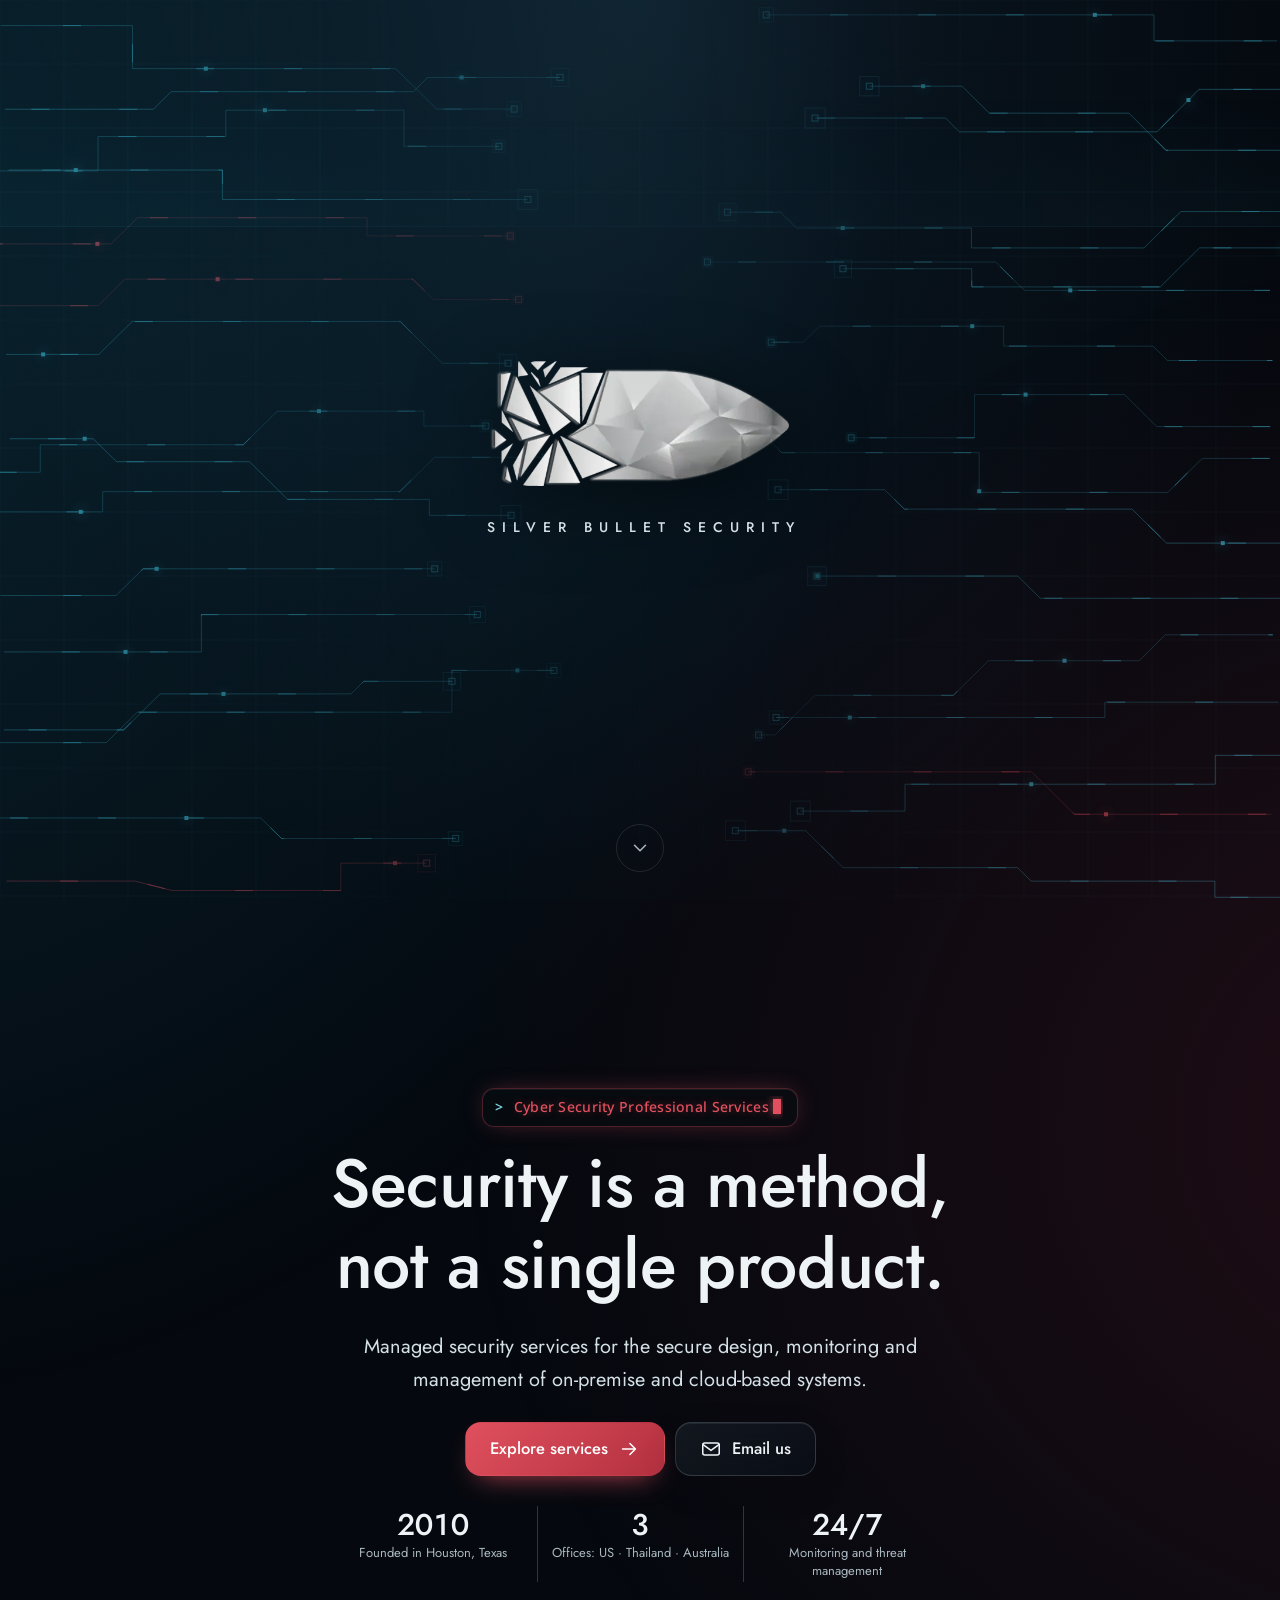
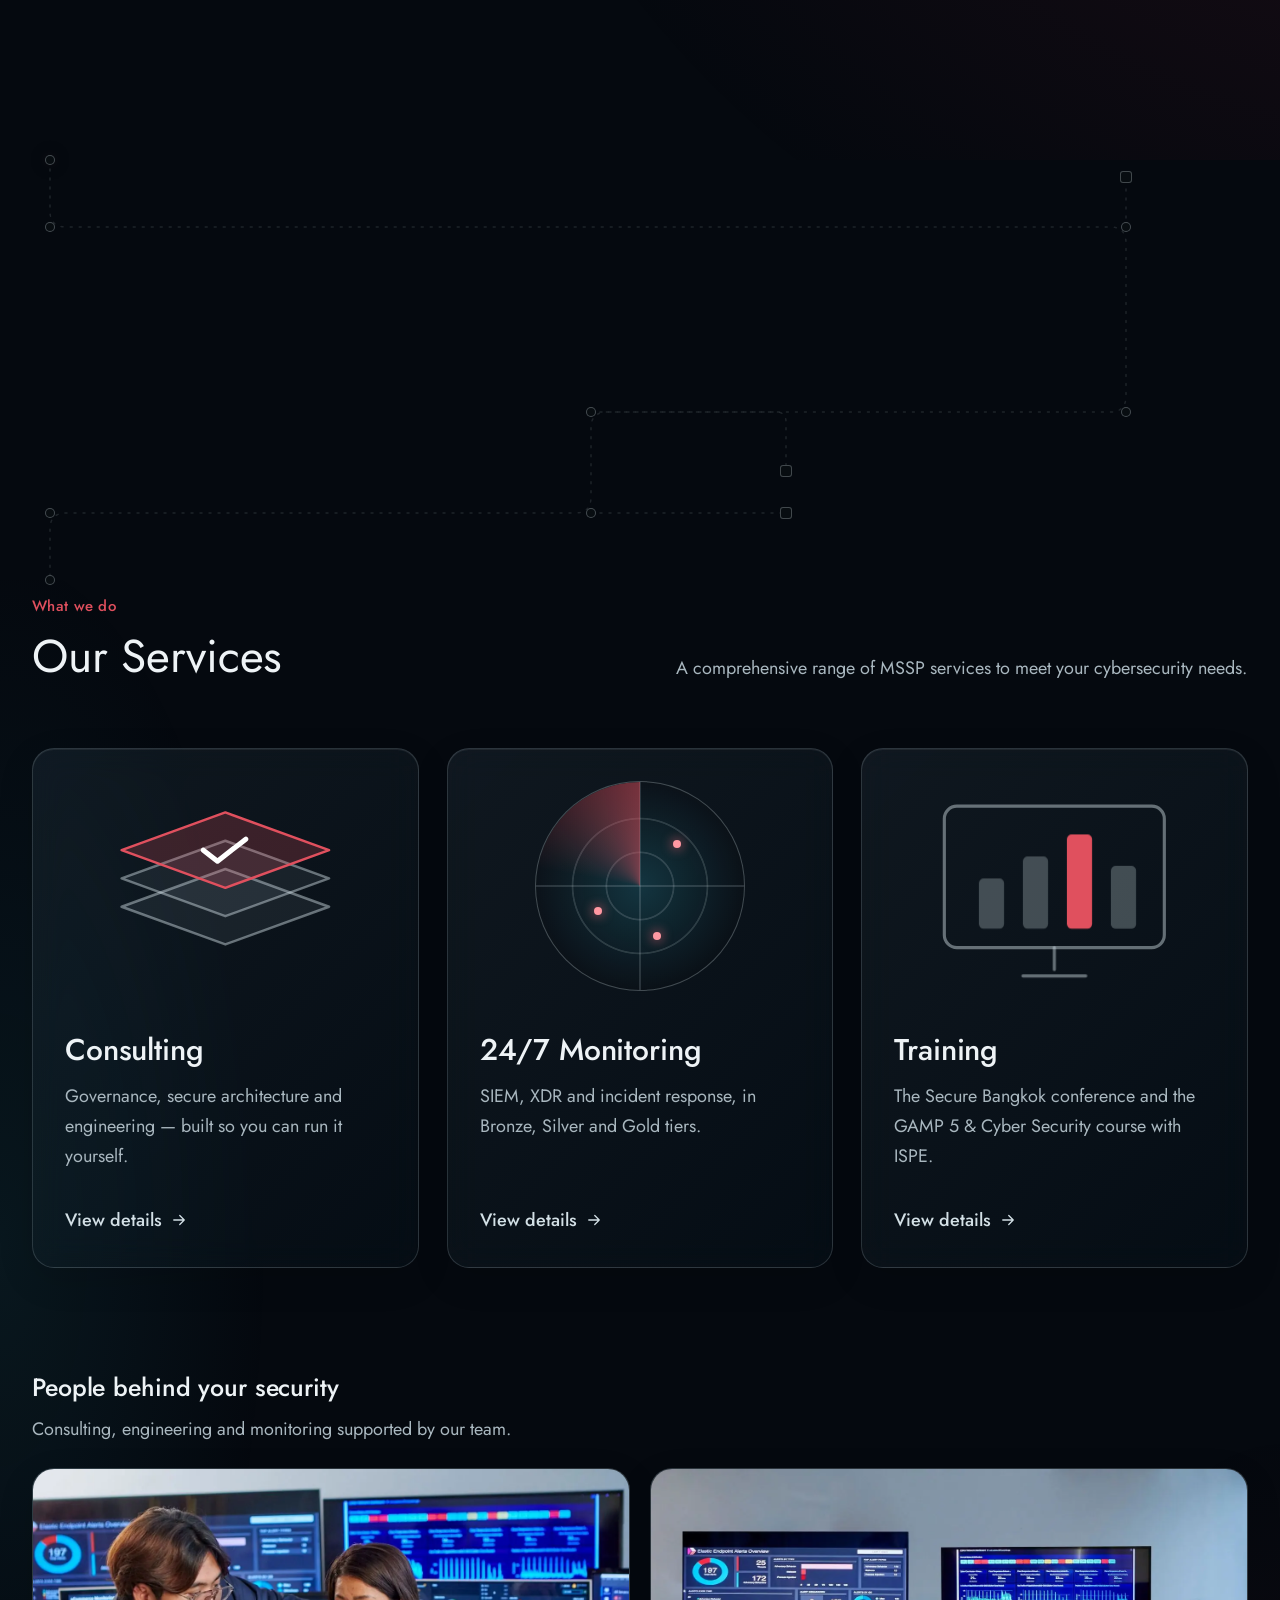
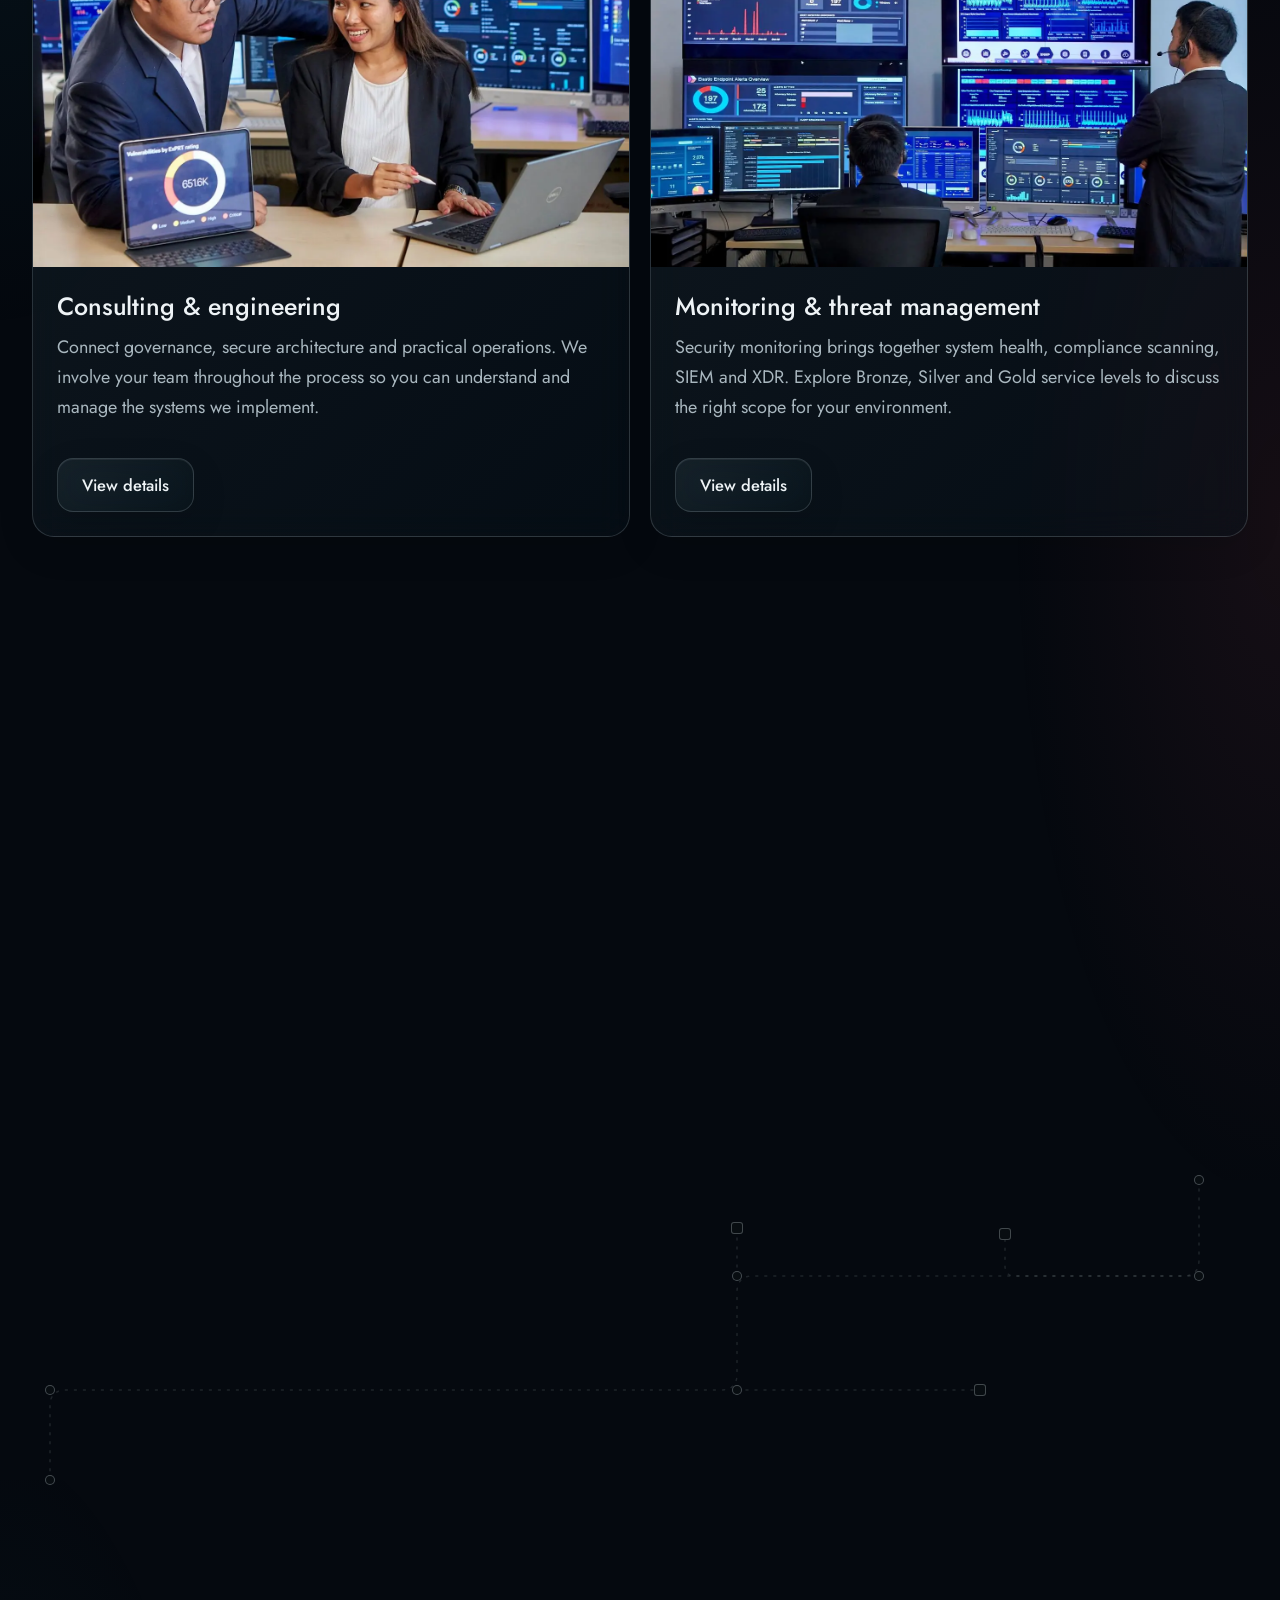
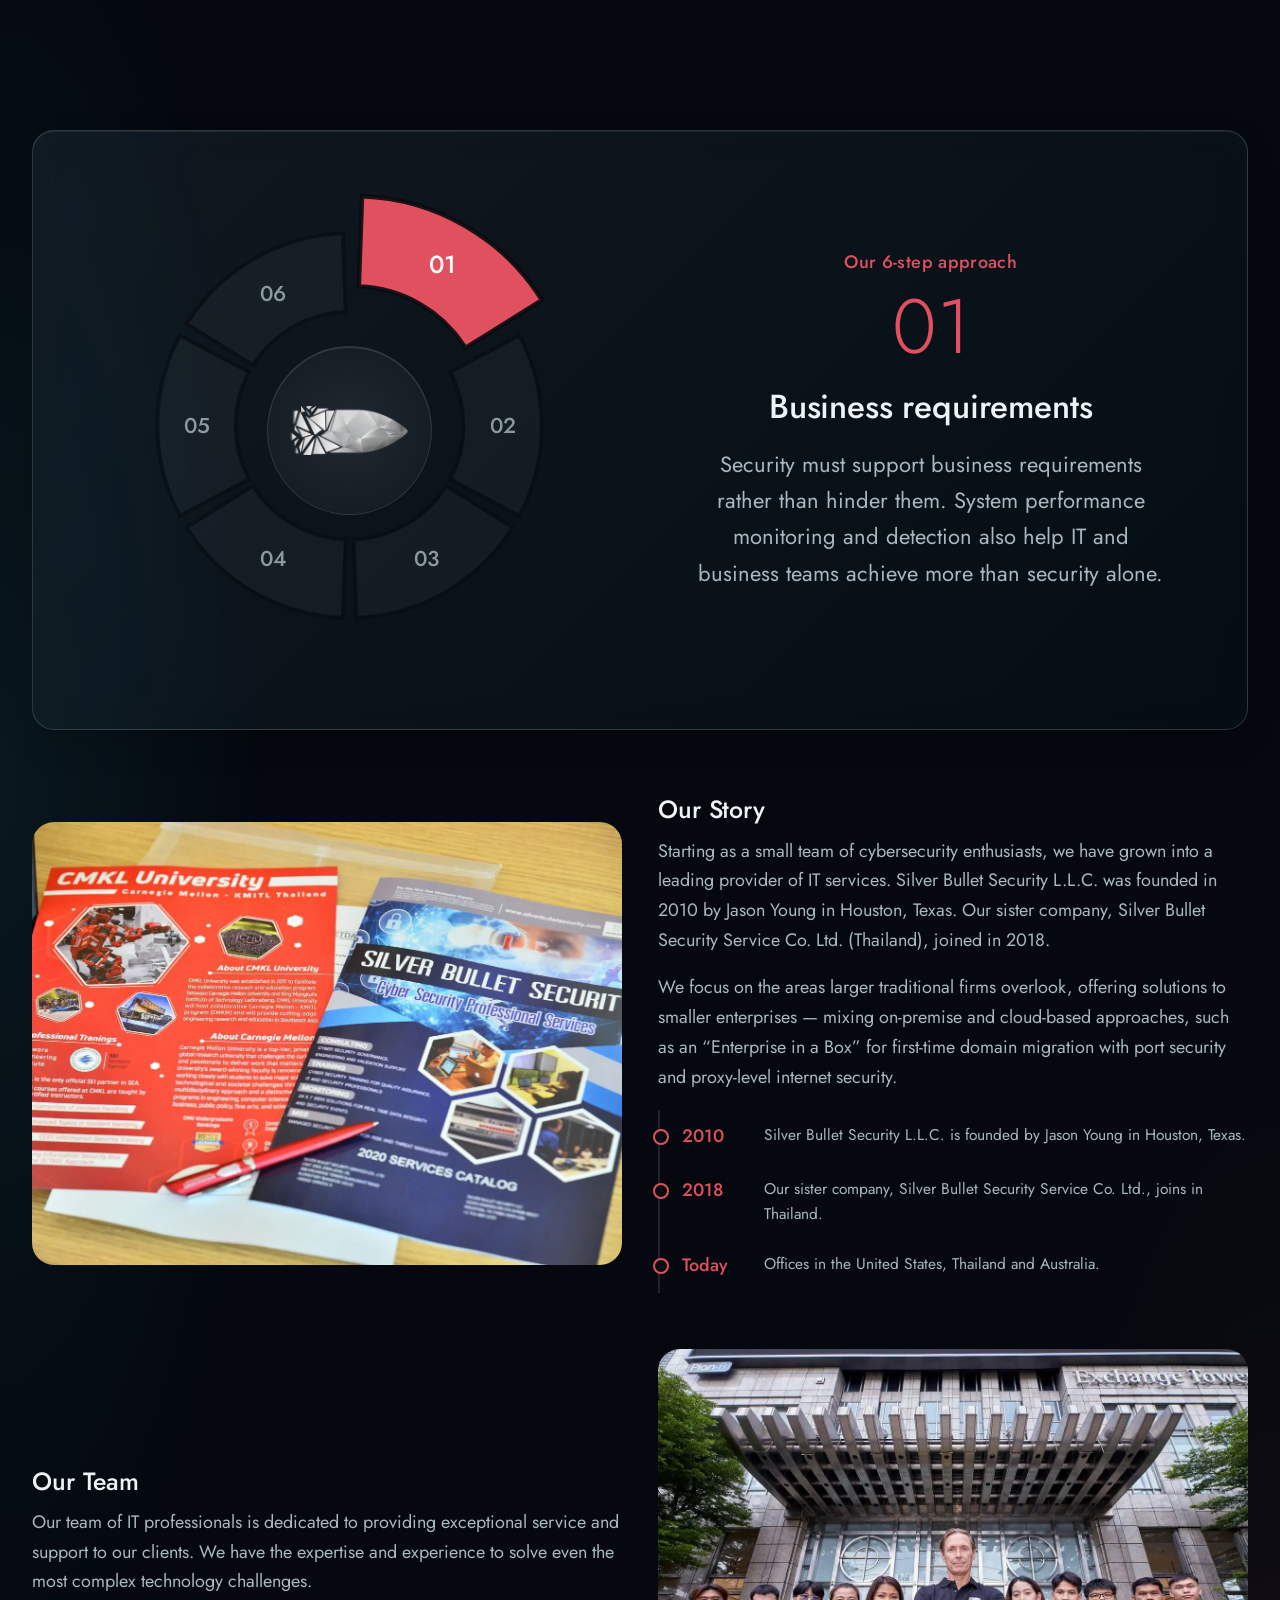
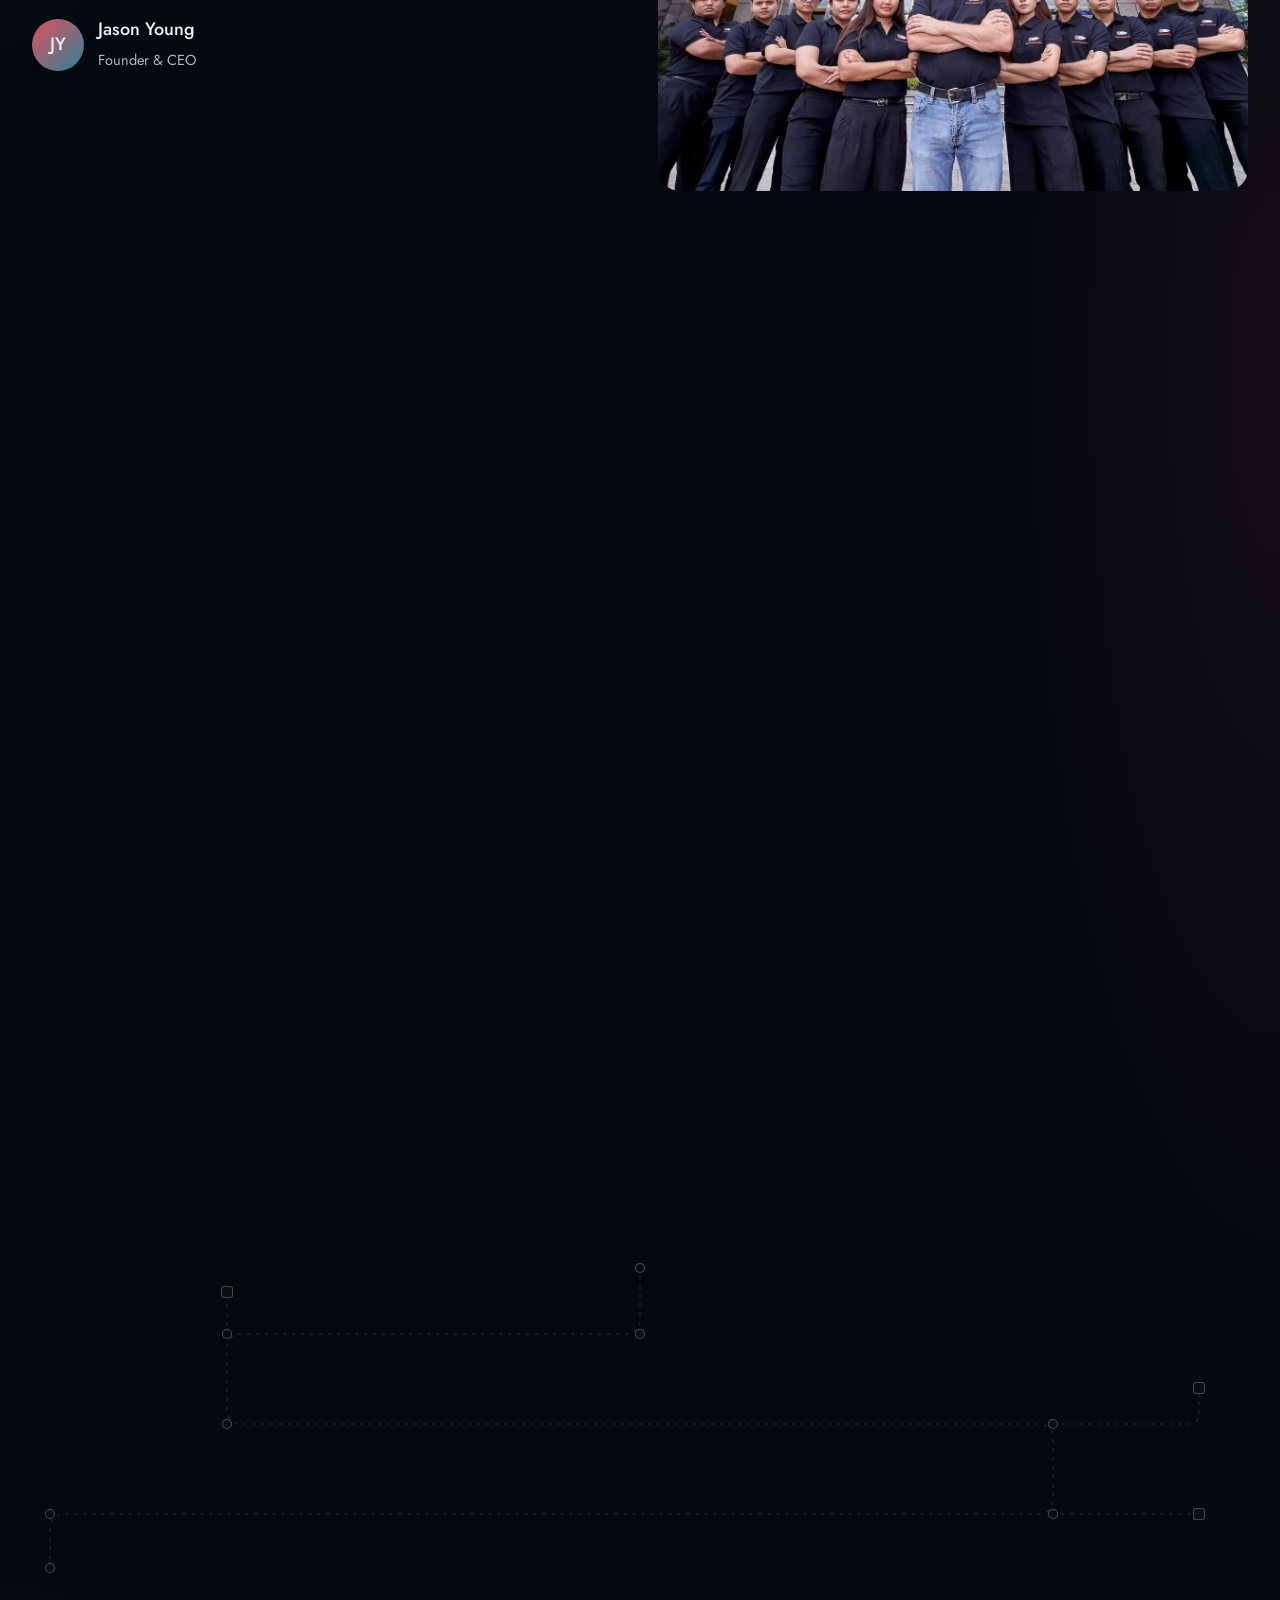
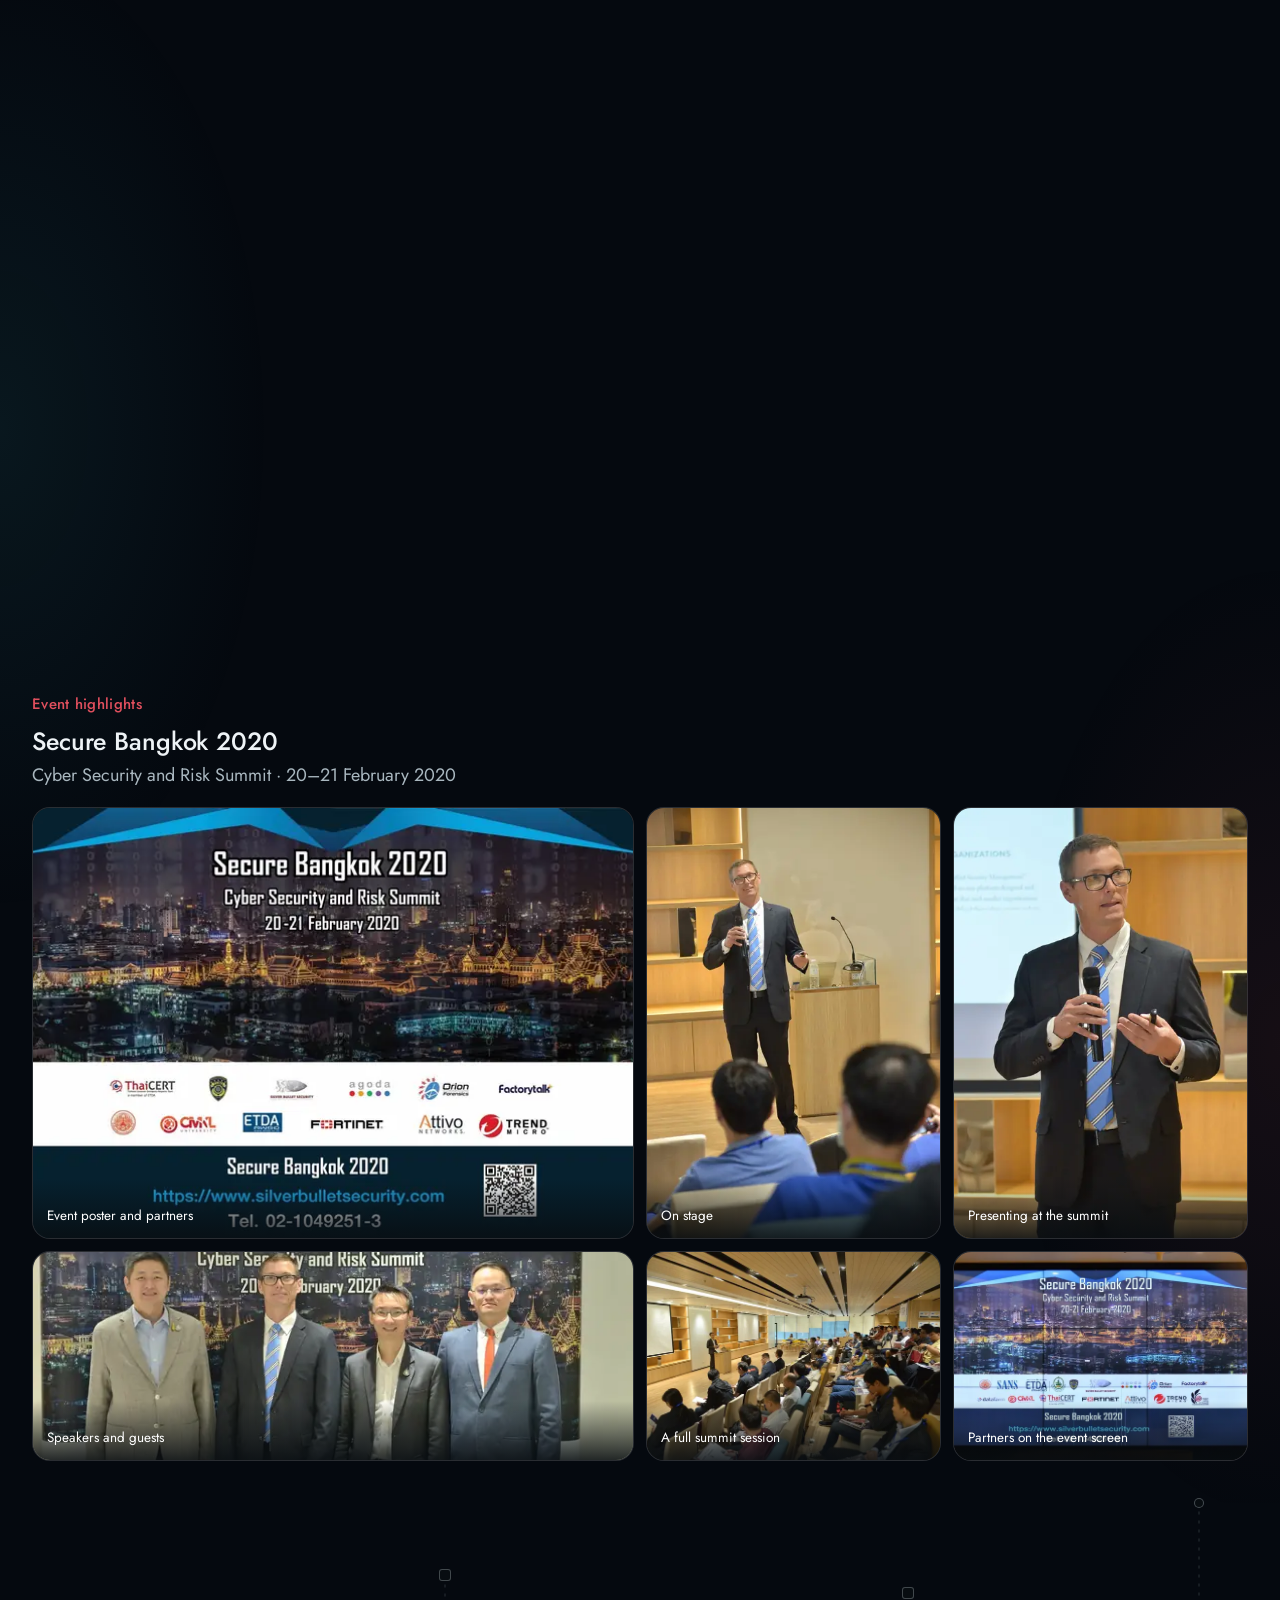
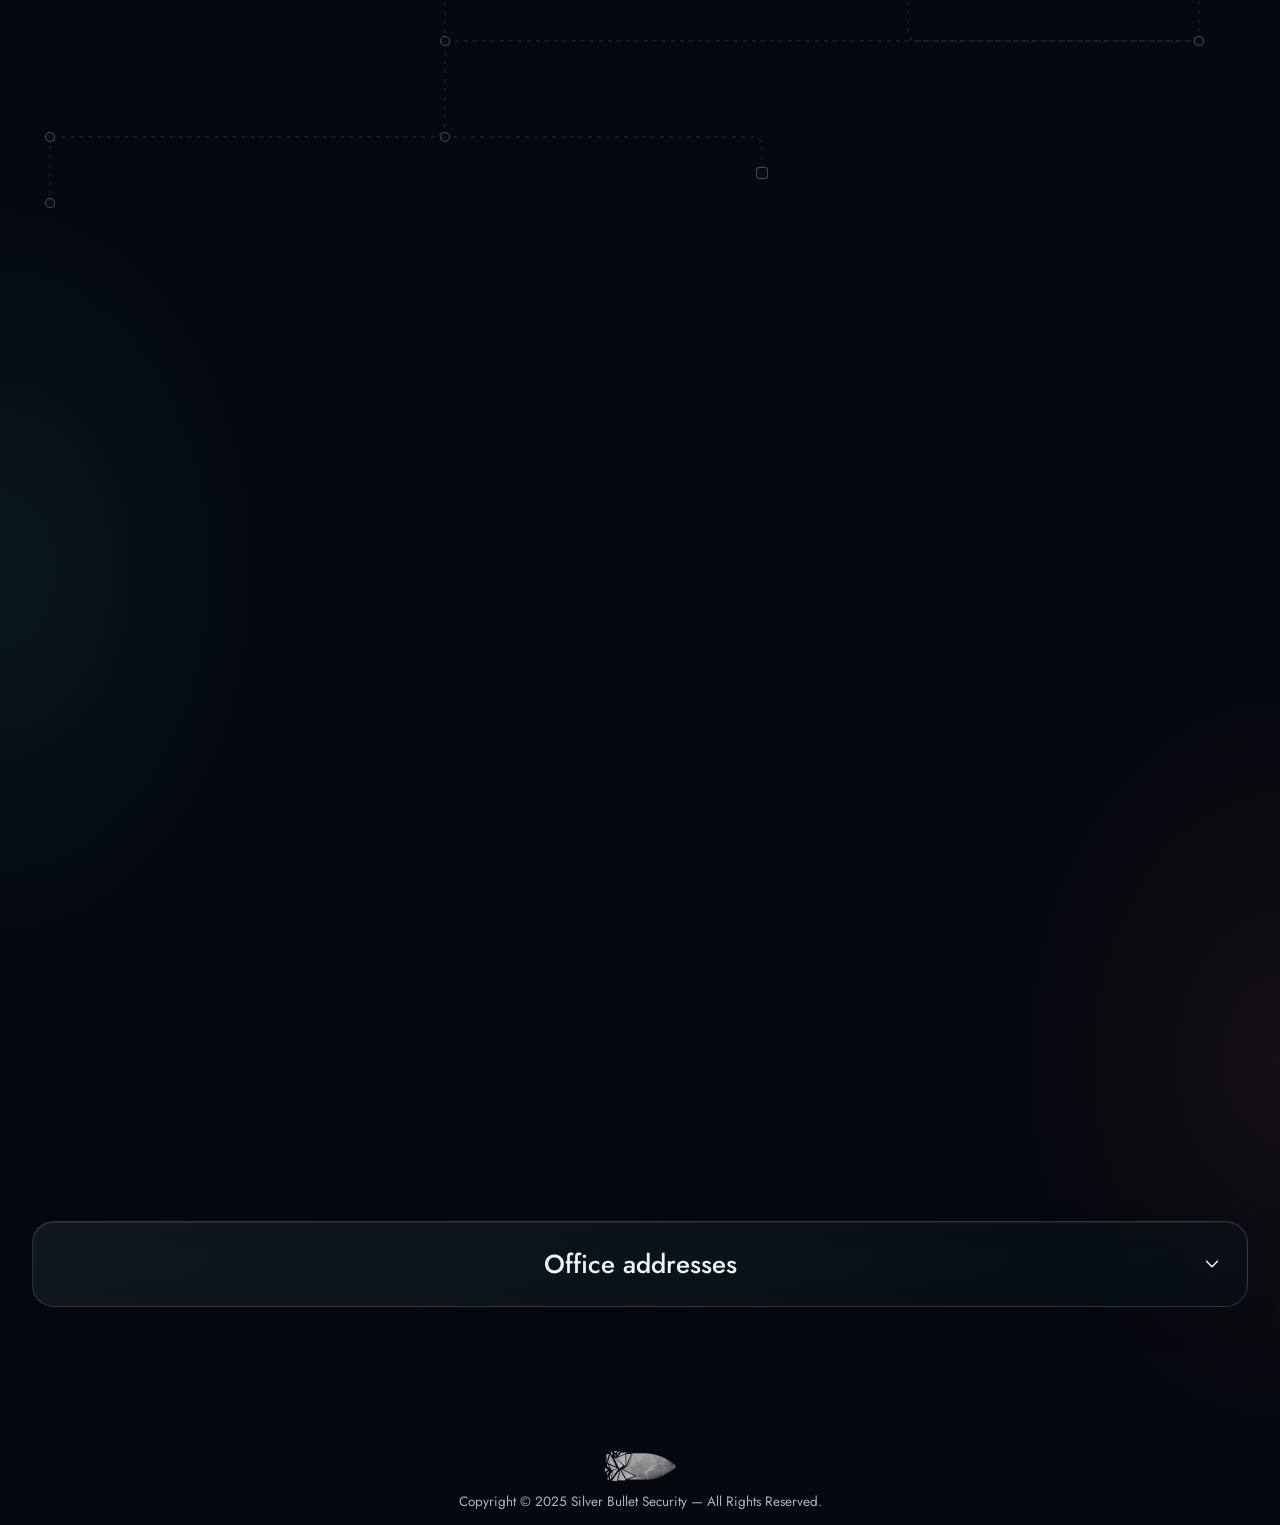
==== commit 84cadc0d: "Add Secure Bangkok 2020 event gallery with lightbox Six event photos (WebP, full size and thumbnails" ====
--- a/index.html
+++ b/index.html
@@ -89,7 +89,7 @@
   <link rel="preconnect" href="https://fonts.googleapis.com">
   <link rel="preconnect" href="https://fonts.gstatic.com" crossorigin>
   <link href="https://fonts.googleapis.com/css2?family=Jost:wght@300;400;500;600&family=Noto+Sans+Thai:wght@300;400;500&display=swap" rel="stylesheet">
-  <link rel="stylesheet" href="css/styles.css?v=51">
+  <link rel="stylesheet" href="css/styles.css?v=52">
   <script>document.documentElement.classList.add("js");</script>
 </head>
 <body class="at-intro">
@@ -326,6 +326,16 @@
         <span data-i18n="training.pres.title">Request our presentations</span>
         <a data-train="" data-subject="training.subject.pres" href="#contact"><svg class="ico"><use href="#i-contact"/></svg><span data-train-addr></span></a>
       </p>
+
+      <div class="gallery reveal" id="gallery">
+        <div class="gallery-head">
+          <p class="eyebrow" data-i18n="gallery.eyebrow">Event highlights</p>
+          <h3 data-i18n="gallery.title">Secure Bangkok 2020</h3>
+          <p class="sub" data-i18n="gallery.sub"></p>
+        </div>
+        <div class="gallery-track" id="galleryTrack" tabindex="0"></div>
+        <p class="hint-line"><span class="pulse-dot"></span><span data-i18n="gallery.hint">Swipe to browse · tap a photo to enlarge</span></p>
+      </div>
     </div>
   </section>
 
@@ -381,6 +391,13 @@
     <button type="button" class="sheet-close" id="sheetClose" data-i18n-aria="sheet.close"><svg class="ico"><use href="#i-close"/></svg></button>
     <div class="sheet-scroll" id="sheetScroll"><div class="sheet-body" id="sheetBody"></div></div>
   </div>
+</div>
+
+<div class="lightbox" id="lightbox" role="dialog" aria-modal="true" hidden>
+  <button type="button" class="lb-btn lb-close" id="lbClose" data-i18n-aria="gallery.close"><svg class="ico"><use href="#i-close"/></svg></button>
+  <button type="button" class="lb-btn lb-prev" id="lbPrev" data-i18n-aria="gallery.prev"><svg class="ico"><use href="#i-arrow"/></svg></button>
+  <figure class="lb-fig"><img id="lbImg" alt=""><figcaption id="lbCap"></figcaption></figure>
+  <button type="button" class="lb-btn lb-next" id="lbNext" data-i18n-aria="gallery.next"><svg class="ico"><use href="#i-arrow"/></svg></button>
 </div>
 
 <div class="chat" id="chat">
@@ -425,9 +442,9 @@
   <button type="button" class="btn btn-primary" id="cookieOk" data-i18n="cookie.accept">Accept</button>
 </aside>
 
-<script src="js/config.js?v=51"></script>
-<script src="js/i18n.js?v=51"></script>
-<script src="js/main.js?v=51"></script>
-<script src="js/globe.js?v=51"></script>
+<script src="js/config.js?v=52"></script>
+<script src="js/i18n.js?v=52"></script>
+<script src="js/main.js?v=52"></script>
+<script src="js/globe.js?v=52"></script>
 </body>
 </html>
--- a/css/styles.css
+++ b/css/styles.css
@@ -867,3 +867,52 @@
 /* Low-end devices / Data Saver (html.lite set in main.js): drop the costliest decorative effects */
 html.lite .hero-glow, html.lite body::before { animation: none; }
 html.lite .appbar, html.lite .tabbar, html.lite .chat-panel { -webkit-backdrop-filter: none; backdrop-filter: none; background-color: rgba(10, 17, 22, .94); }
+
+
+/* ---------- Event gallery ---------- */
+.gallery { margin-top: 44px; }
+.gallery-head h3 { margin-bottom: .2em; }
+.gallery-head .sub { margin-bottom: 16px; }
+.gallery-track { display: flex; gap: 12px; overflow-x: auto; scroll-snap-type: x mandatory; margin: 0 -18px 12px; padding: 4px 18px 10px; scrollbar-width: none; -webkit-overflow-scrolling: touch; touch-action: pan-x pan-y; }
+.gallery-track::-webkit-scrollbar { display: none; }
+.g-item { position: relative; flex: 0 0 min(78vw, 360px); aspect-ratio: 3 / 2; padding: 0; border: 1px solid var(--line); border-radius: 18px; overflow: hidden; background: var(--surface); cursor: zoom-in; scroll-snap-align: start; transition: transform .3s var(--ease), border-color .3s; }
+.g-item.tall { flex-basis: min(46vw, 220px); aspect-ratio: 2 / 3; }
+.g-item img { width: 100%; height: 100%; object-fit: cover; transition: transform 1s var(--ease); }
+.g-item span { position: absolute; left: 0; right: 0; bottom: 0; padding: 26px 14px 11px; font-size: 13.5px; text-align: left; color: #fff; background: linear-gradient(180deg, transparent, rgba(8, 13, 17, .85)); }
+.g-item:hover { border-color: rgba(255, 255, 255, .3); }
+.g-item:hover img { transform: scale(1.05); }
+.g-item:active { transform: scale(.97); }
+@media (min-width: 900px) {
+  .gallery-track { display: grid; grid-template-columns: repeat(4, 1fr); grid-auto-rows: 210px; margin: 0 0 12px; padding: 0; overflow: visible; }
+  .g-item, .g-item.tall { flex: none; aspect-ratio: auto; height: 100%; }
+  /* 4 x 3 mosaic: poster large, two portraits tall, three landscapes along the bottom */
+  .g-item:nth-child(1) { grid-column: 1 / 3; grid-row: 1 / 3; }
+  .g-item:nth-child(5) { grid-column: 3; grid-row: 1 / 3; }
+  .g-item:nth-child(6) { grid-column: 4; grid-row: 1 / 3; }
+  .g-item:nth-child(2) { grid-column: 1 / 3; grid-row: 3; }
+  .g-item:nth-child(3) { grid-column: 3; grid-row: 3; }
+  .g-item:nth-child(4) { grid-column: 4; grid-row: 3; }
+  .gallery .hint-line { display: none; }
+}
+
+/* Thumbnails inside the Secure Bangkok sheet */
+.sheet-thumbs { display: grid; grid-template-columns: repeat(3, 1fr); gap: 8px; }
+.sheet-thumb { padding: 0; border: 1px solid var(--line); border-radius: 12px; overflow: hidden; aspect-ratio: 1; cursor: zoom-in; background: var(--surface); }
+.sheet-thumb img { width: 100%; height: 100%; object-fit: cover; }
+
+/* ---------- Lightbox ---------- */
+.lightbox { position: fixed; inset: 0; z-index: 90; display: grid; place-items: center; padding: calc(56px + var(--safe-t)) 12px calc(24px + var(--safe-b)); background: rgba(4, 8, 12, .92); -webkit-backdrop-filter: blur(10px); backdrop-filter: blur(10px); opacity: 0; transition: opacity .25s; touch-action: none; }
+.lightbox.open { opacity: 1; }
+body.lb-open { overflow: hidden; }
+body.lb-open .chat, body.lb-open .tabbar { visibility: hidden; }
+.lb-fig { margin: 0; max-width: min(1200px, 100%); display: flex; flex-direction: column; align-items: center; gap: 12px; }
+.lb-fig img { max-width: 100%; max-height: calc(100svh - 150px); width: auto; height: auto; border-radius: 14px; box-shadow: 0 30px 80px -20px #000; opacity: 0; transform: scale(.97); transition: opacity .3s, transform .4s var(--ease); }
+.lb-fig img.in { opacity: 1; transform: none; }
+.lb-fig figcaption { color: var(--silver); font-size: 14.5px; text-align: center; }
+.lb-btn { position: absolute; width: 46px; height: 46px; border-radius: 50%; display: grid; place-items: center; border: 1px solid var(--line); background: rgba(16, 25, 31, .8); color: #fff; cursor: pointer; }
+.lb-close { top: calc(10px + var(--safe-t)); right: 12px; }
+.lb-prev, .lb-next { top: 50%; transform: translateY(-50%); }
+.lb-prev { left: 10px; }
+.lb-prev .ico { transform: rotate(180deg); }
+.lb-next { right: 10px; }
+@media (max-width: 600px) { .lb-prev, .lb-next { top: auto; bottom: calc(18px + var(--safe-b)); transform: none; } .lb-fig img { max-height: calc(100svh - 190px); } }
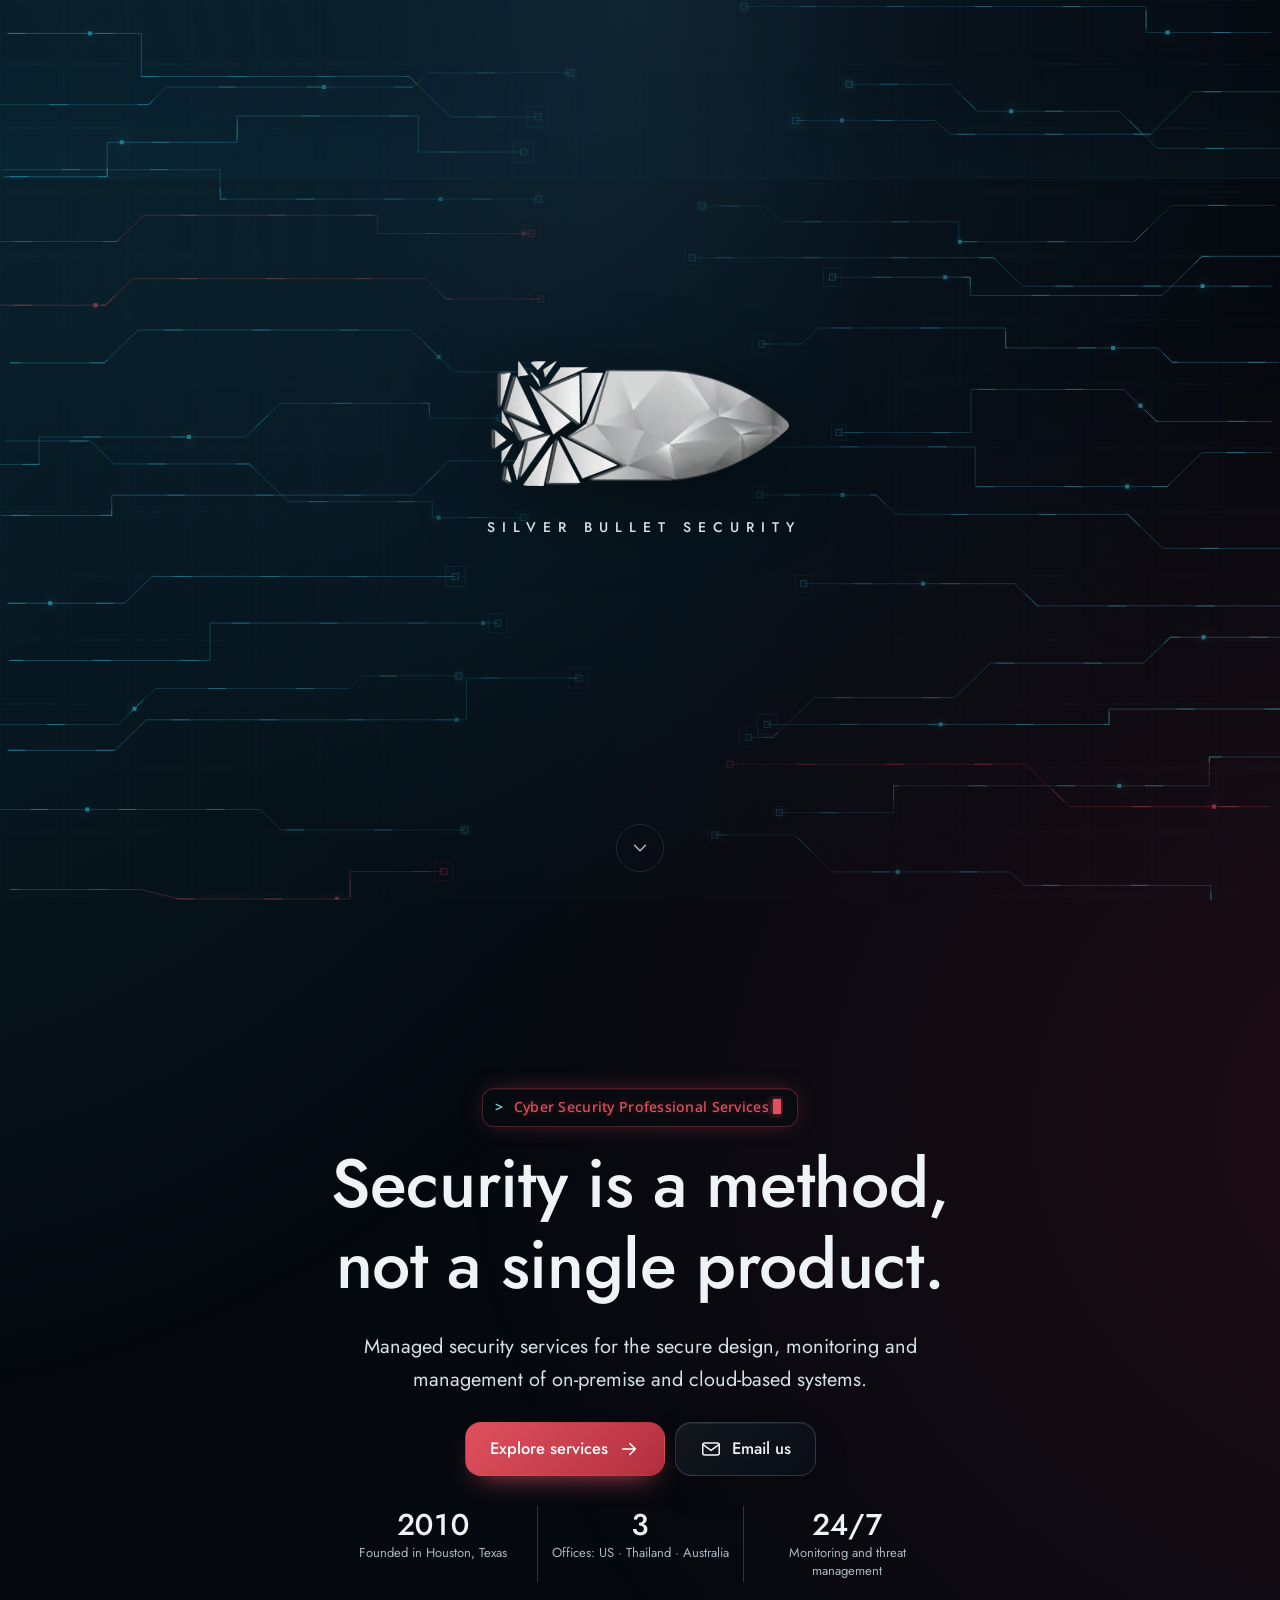
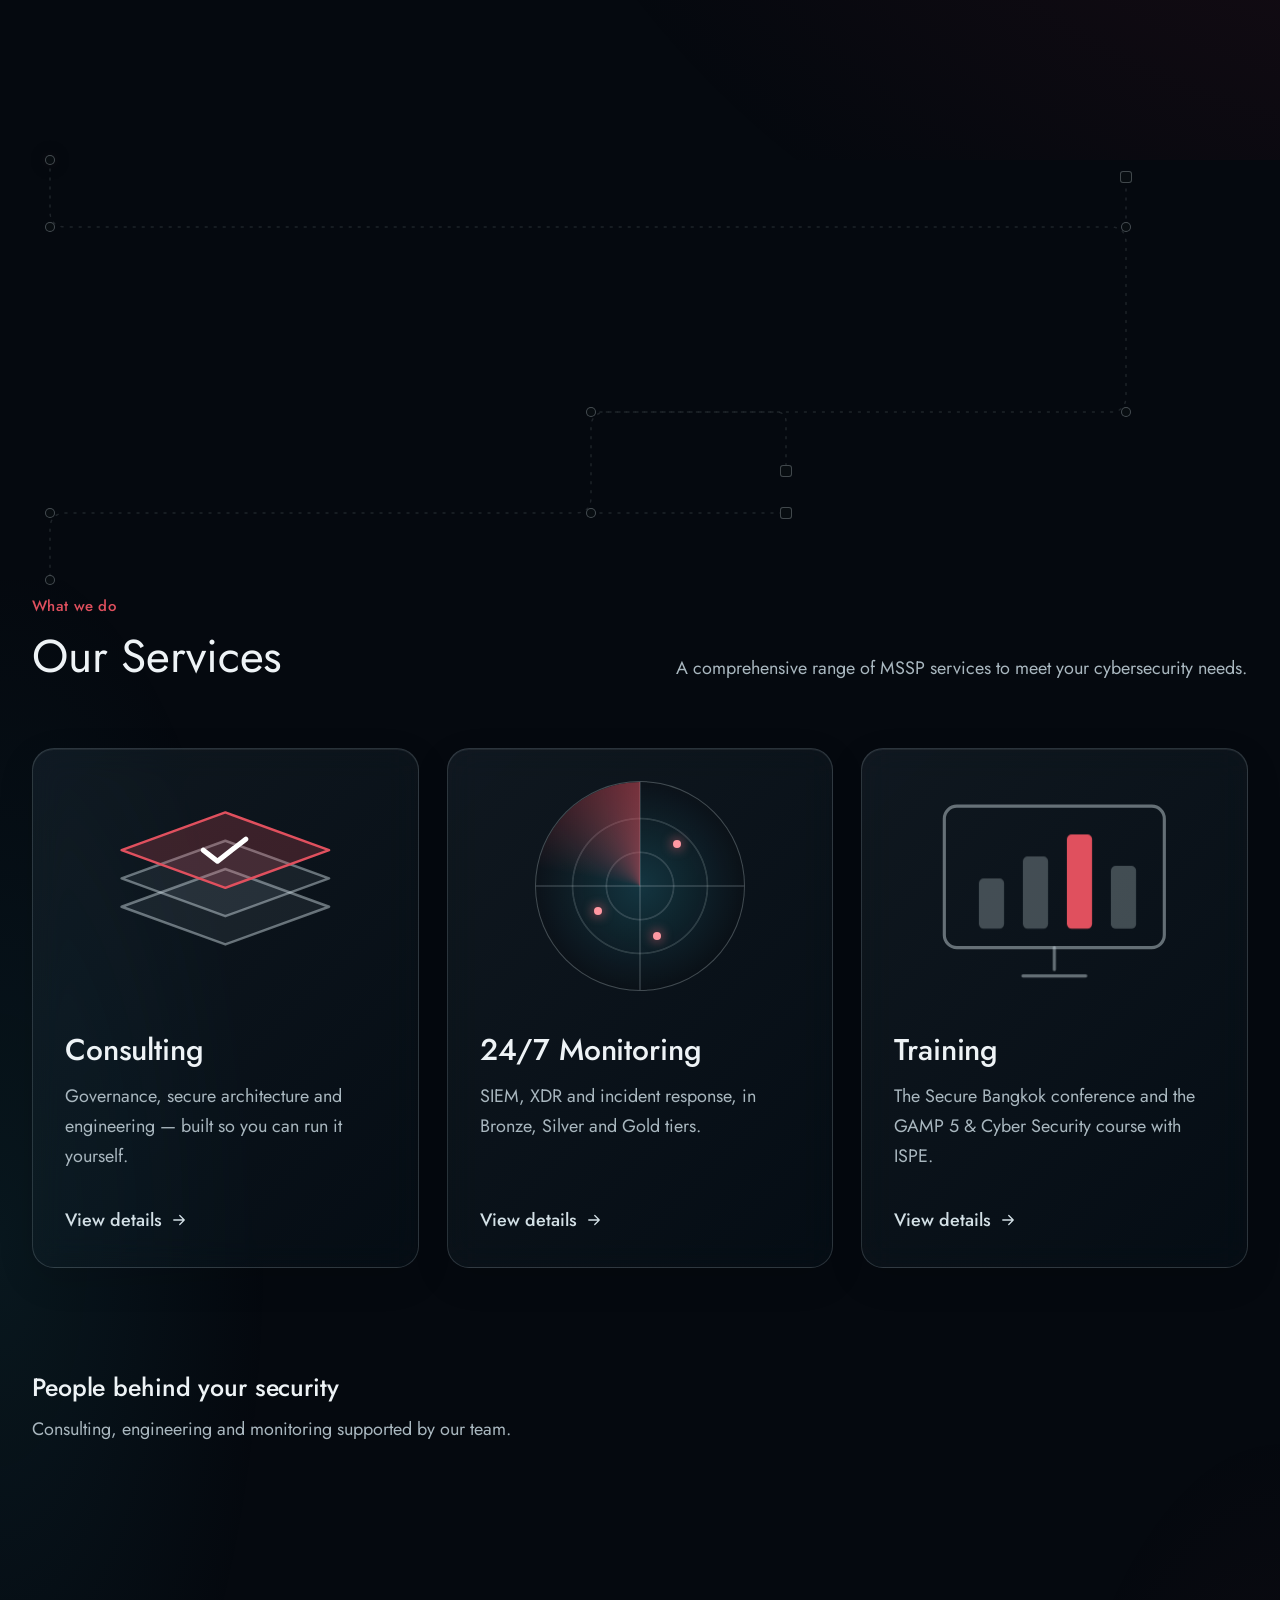
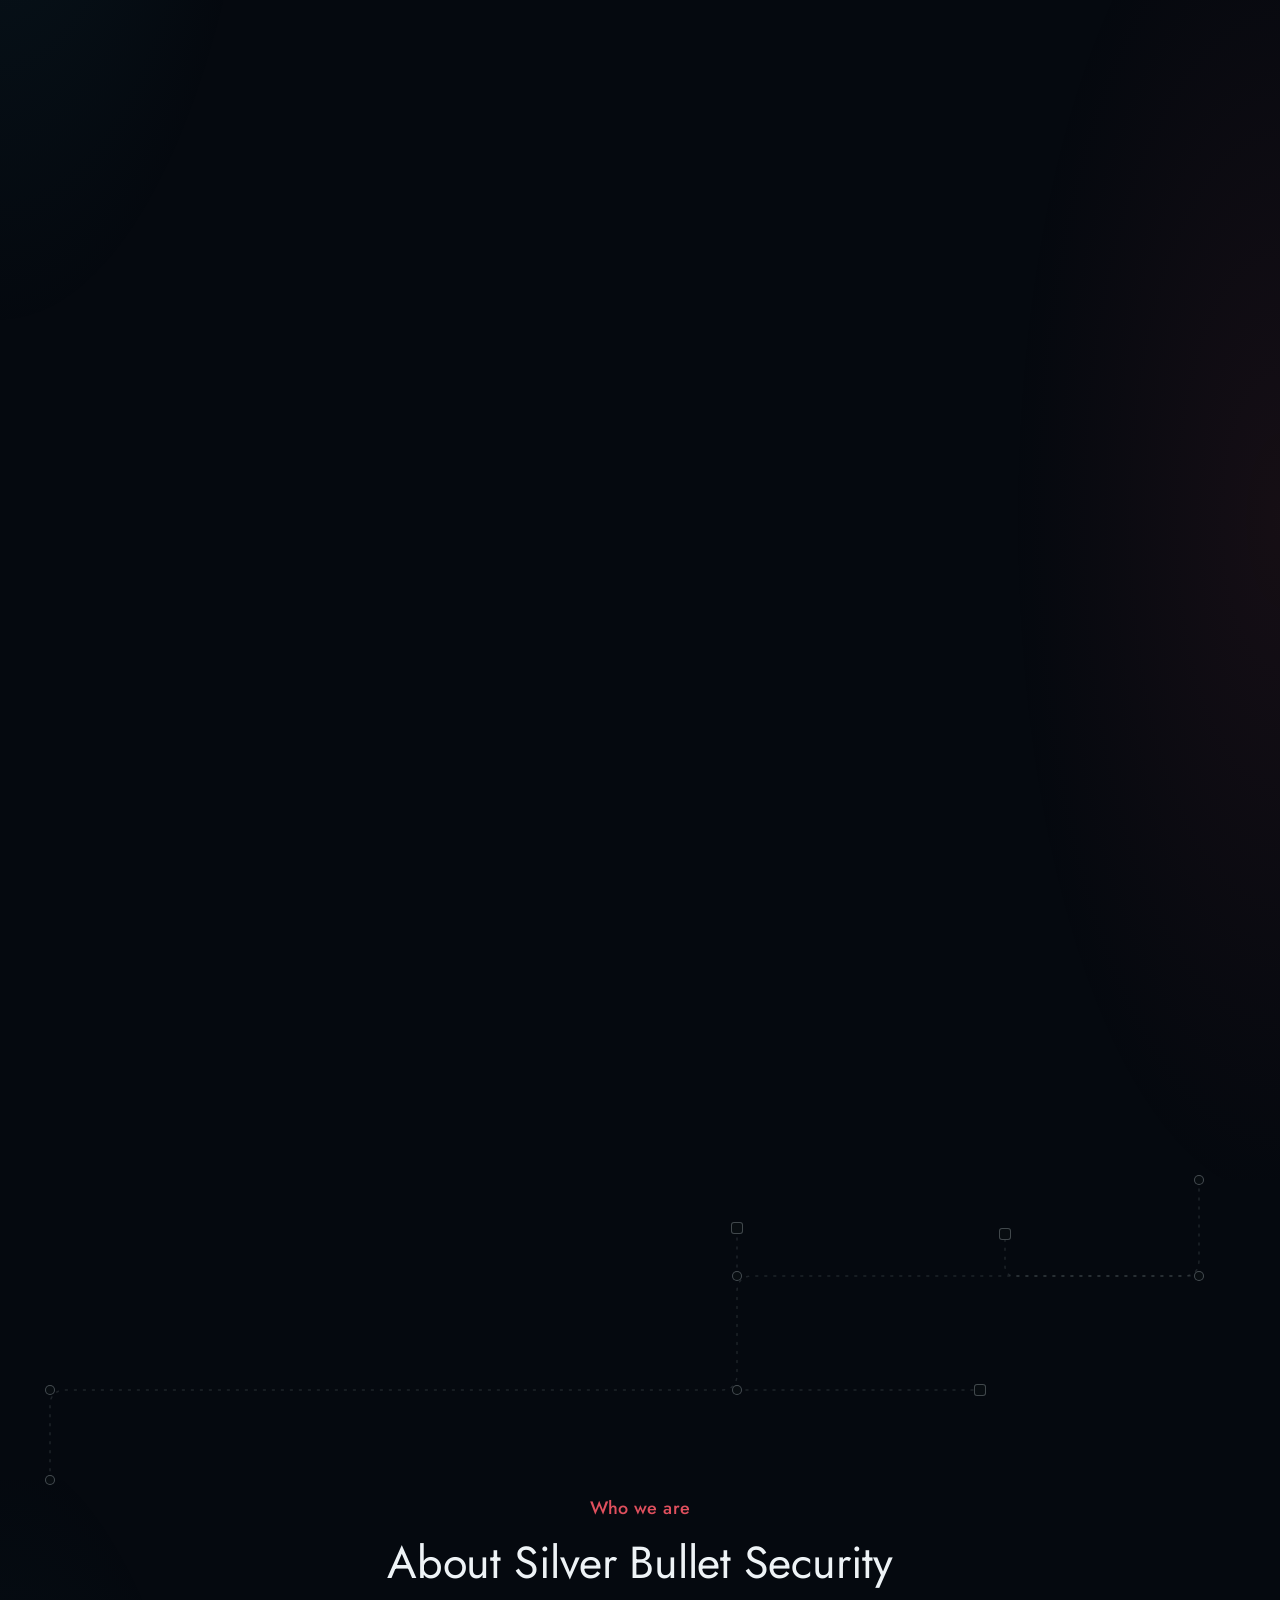
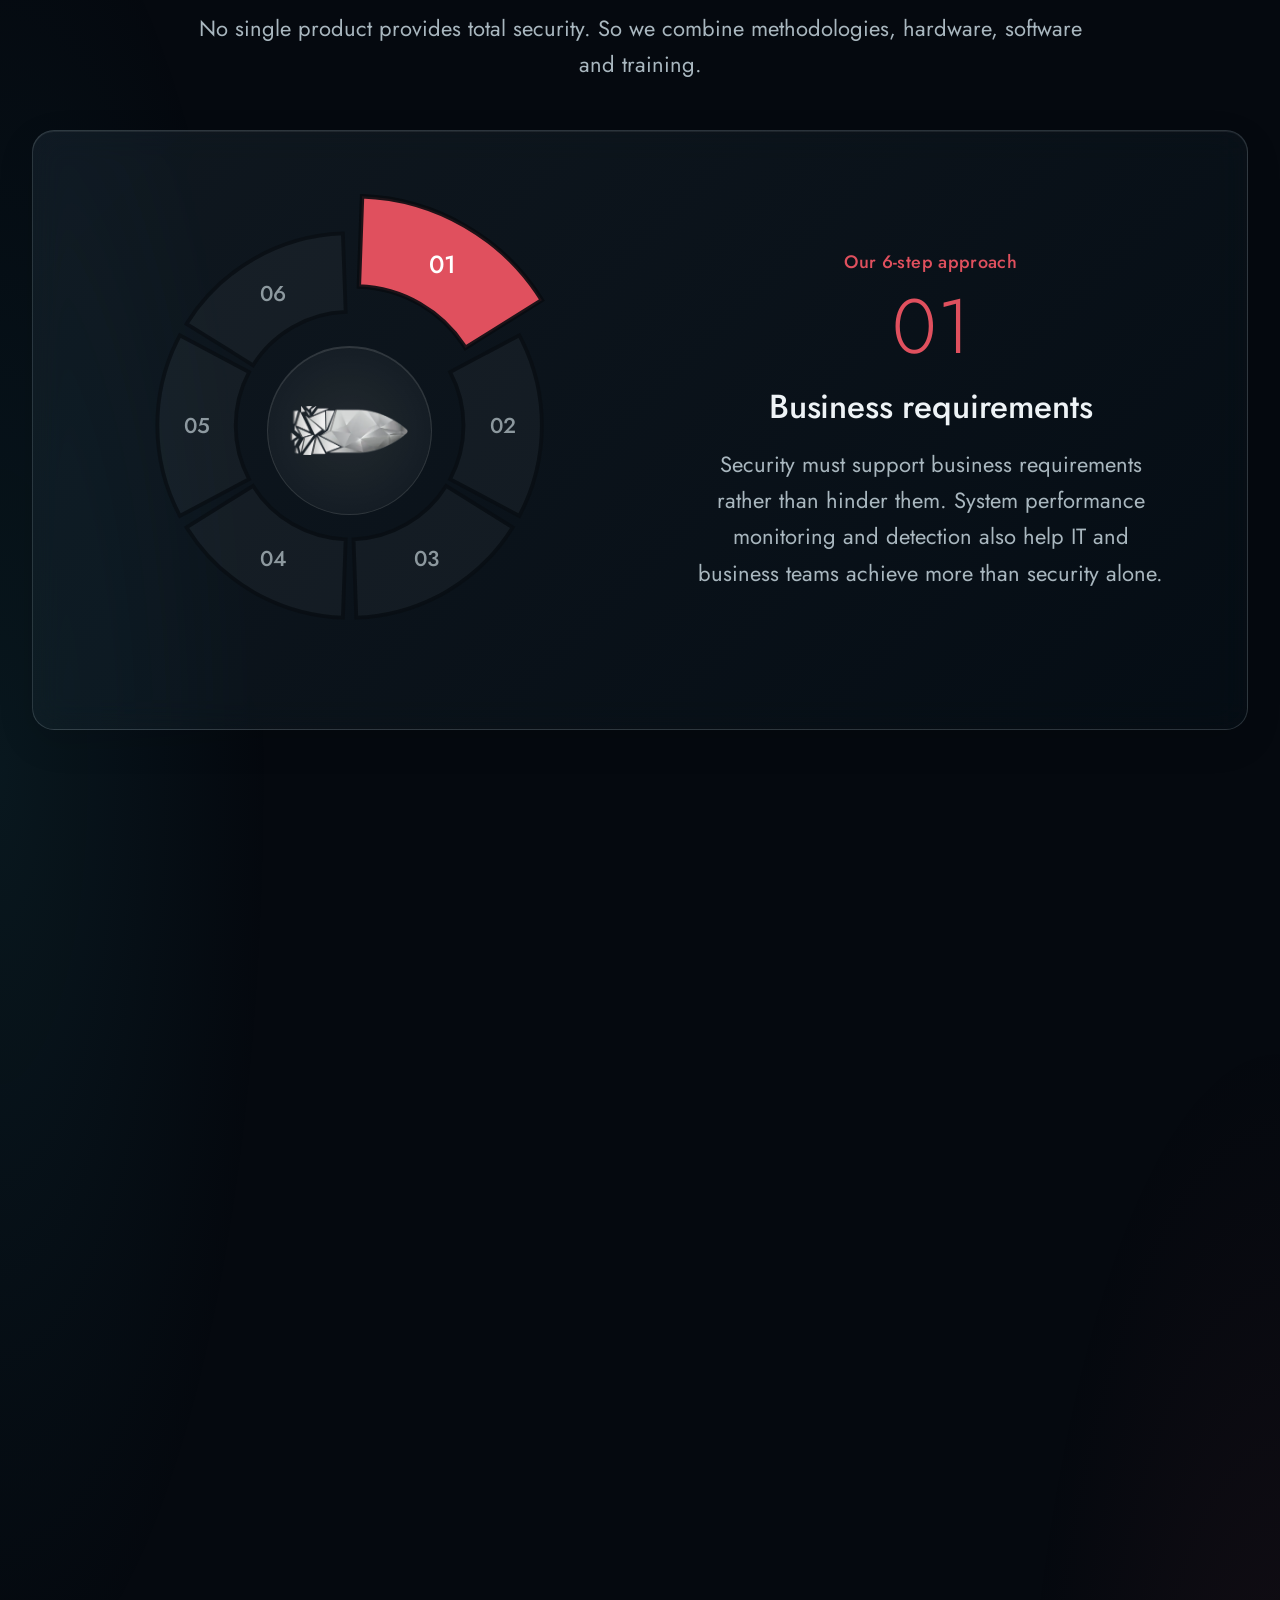
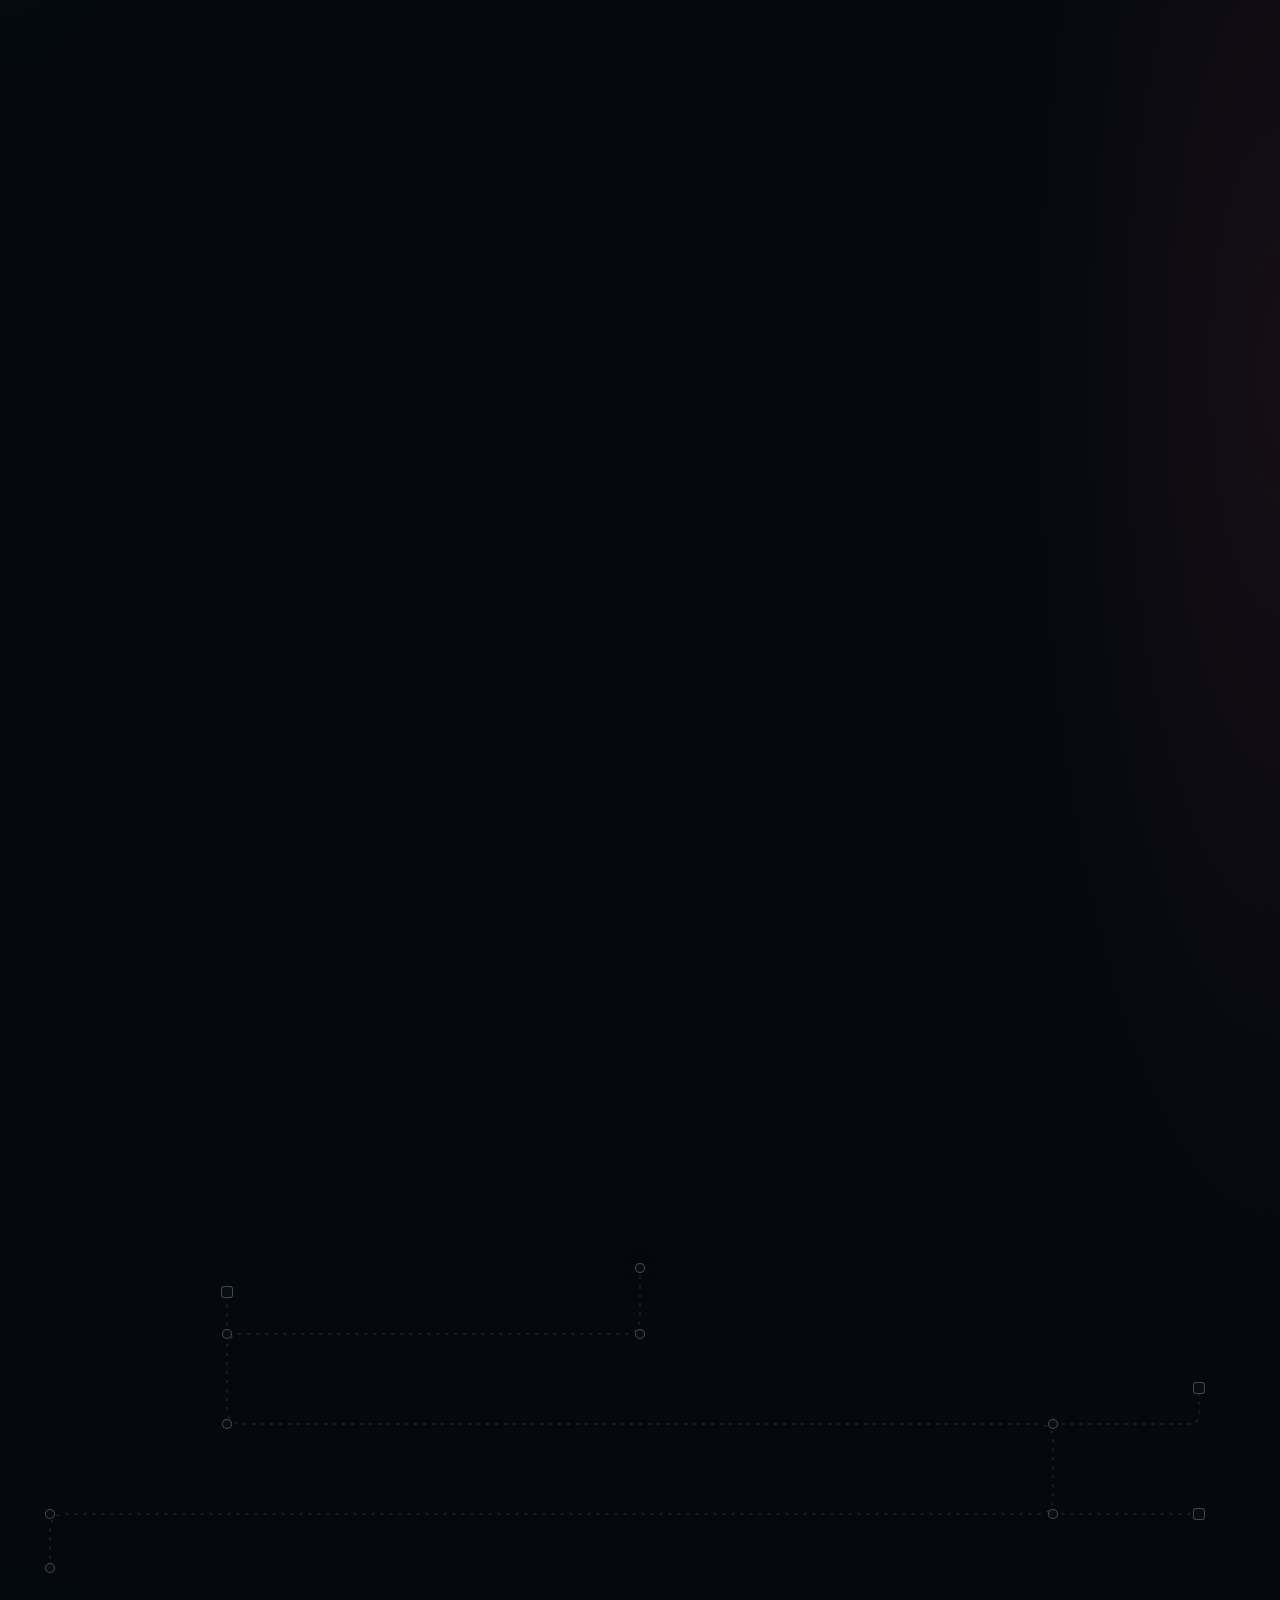
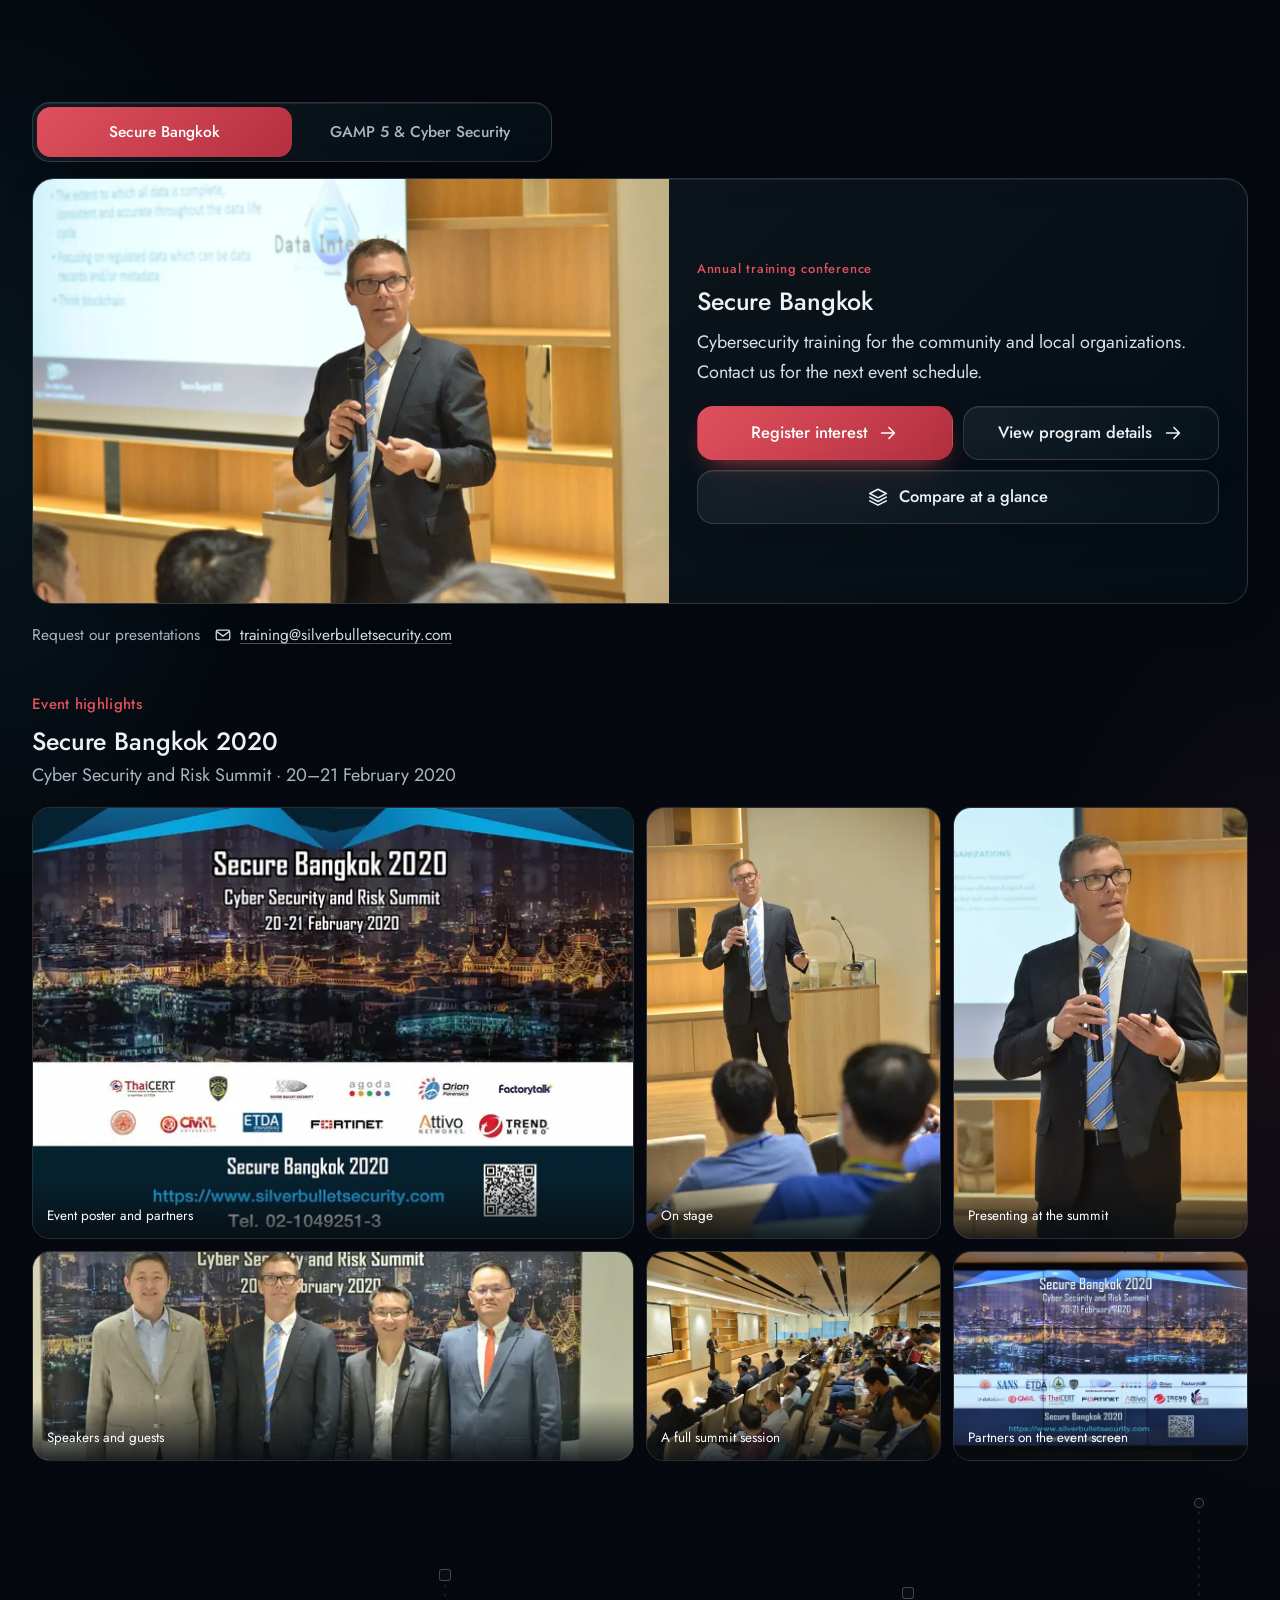
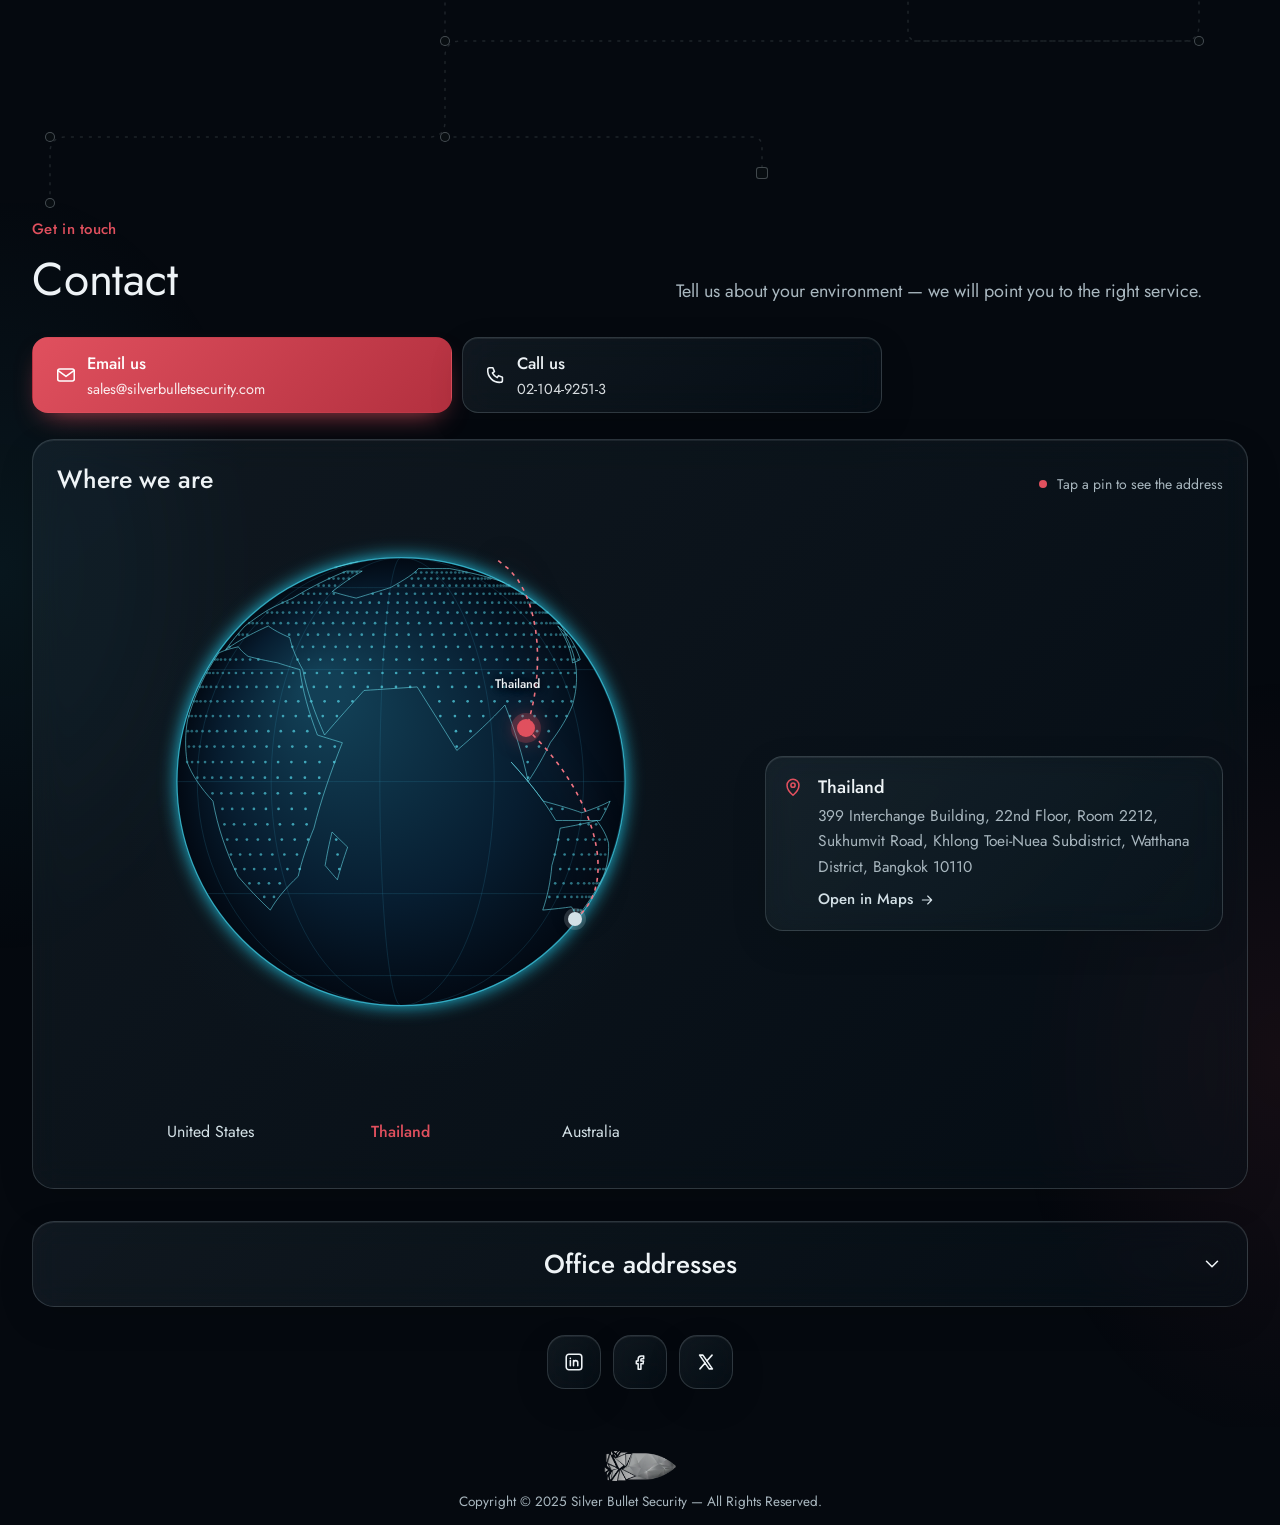
==== commit efca0d7e: "Add the company phone number Contact shows 02-104-9251-3 and the Call button dials +66 2 104 9251 (t" ====
--- a/index.html
+++ b/index.html
@@ -36,6 +36,7 @@
     "name": "Jason Young"
   },
   "email": "sales@silverbulletsecurity.com",
+  "telephone": "+66-2-104-9251",
   "address": [
     {
       "@type": "PostalAddress",
@@ -89,7 +90,7 @@
   <link rel="preconnect" href="https://fonts.googleapis.com">
   <link rel="preconnect" href="https://fonts.gstatic.com" crossorigin>
   <link href="https://fonts.googleapis.com/css2?family=Jost:wght@300;400;500;600&family=Noto+Sans+Thai:wght@300;400;500&display=swap" rel="stylesheet">
-  <link rel="stylesheet" href="css/styles.css?v=52">
+  <link rel="stylesheet" href="css/styles.css?v=53">
   <script>document.documentElement.classList.add("js");</script>
 </head>
 <body class="at-intro">
@@ -442,9 +443,9 @@
   <button type="button" class="btn btn-primary" id="cookieOk" data-i18n="cookie.accept">Accept</button>
 </aside>
 
-<script src="js/config.js?v=52"></script>
-<script src="js/i18n.js?v=52"></script>
-<script src="js/main.js?v=52"></script>
-<script src="js/globe.js?v=52"></script>
+<script src="js/config.js?v=53"></script>
+<script src="js/i18n.js?v=53"></script>
+<script src="js/main.js?v=53"></script>
+<script src="js/globe.js?v=53"></script>
 </body>
 </html>
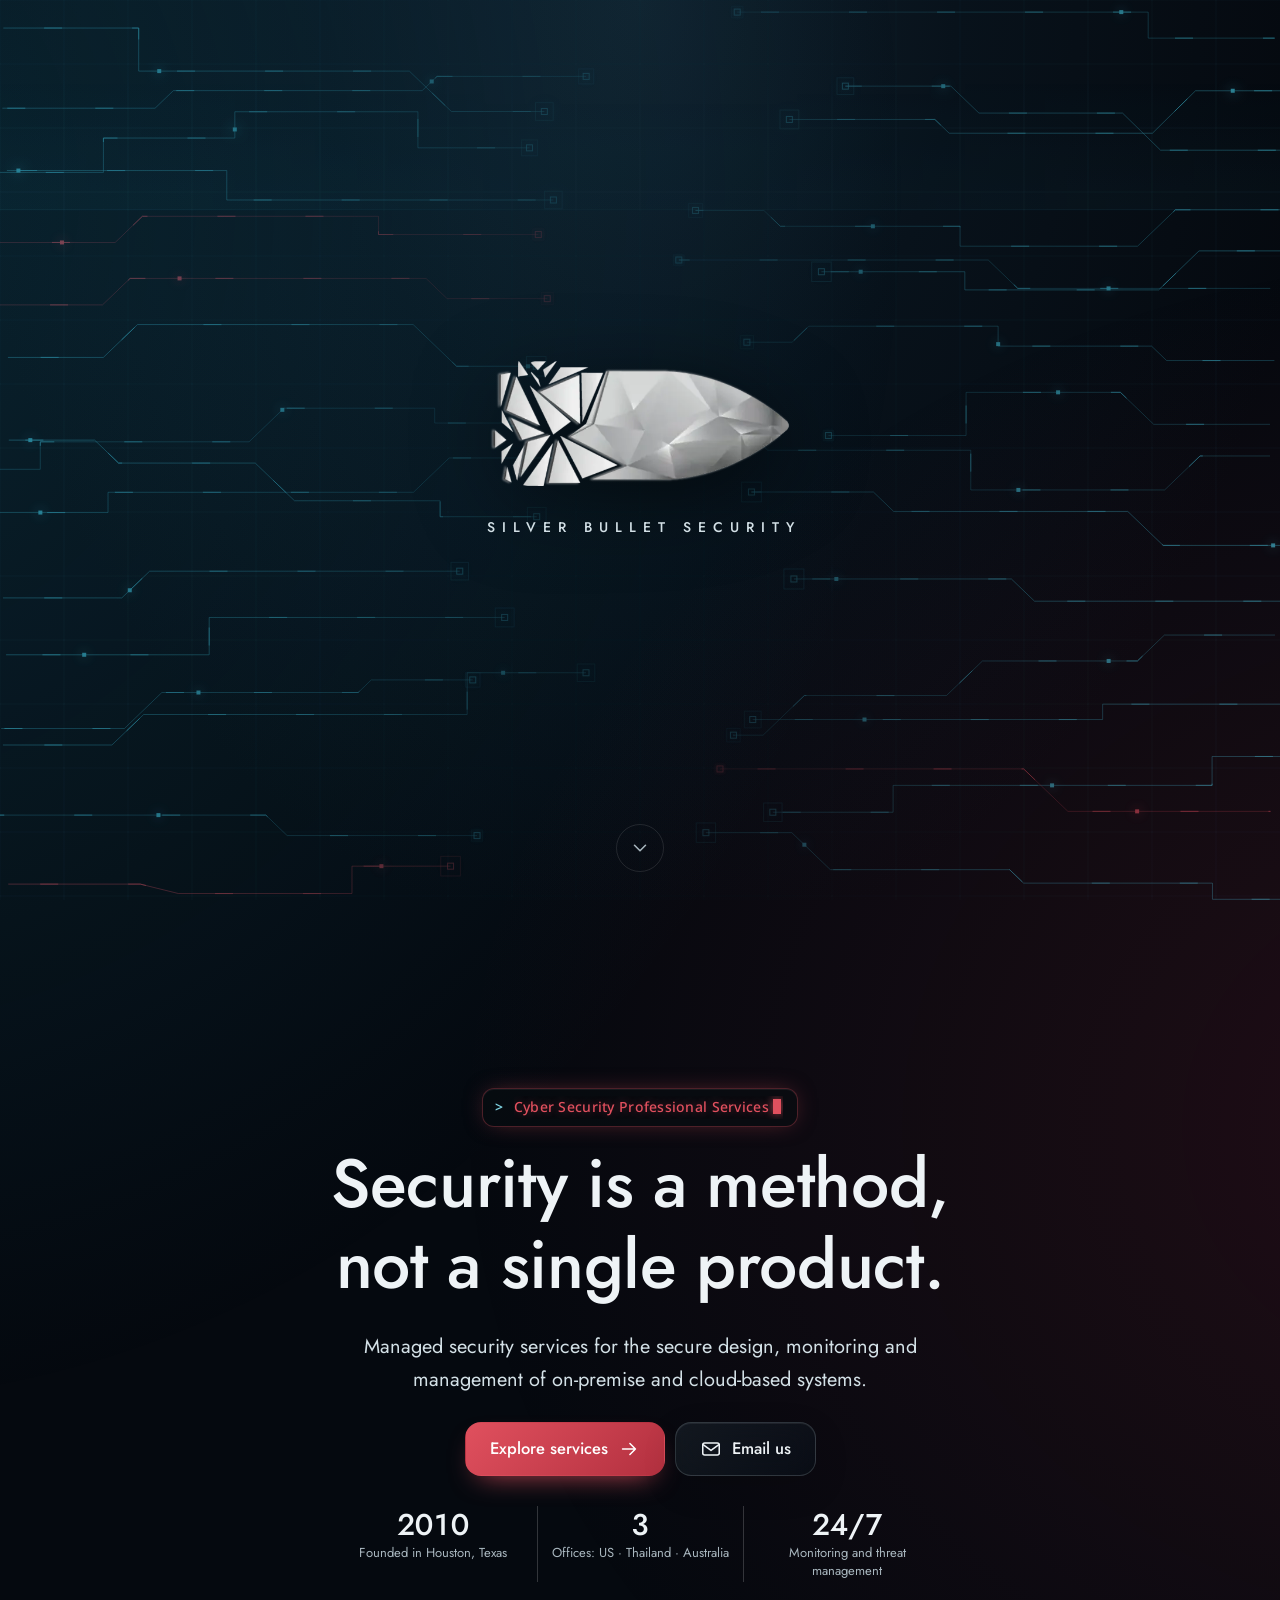
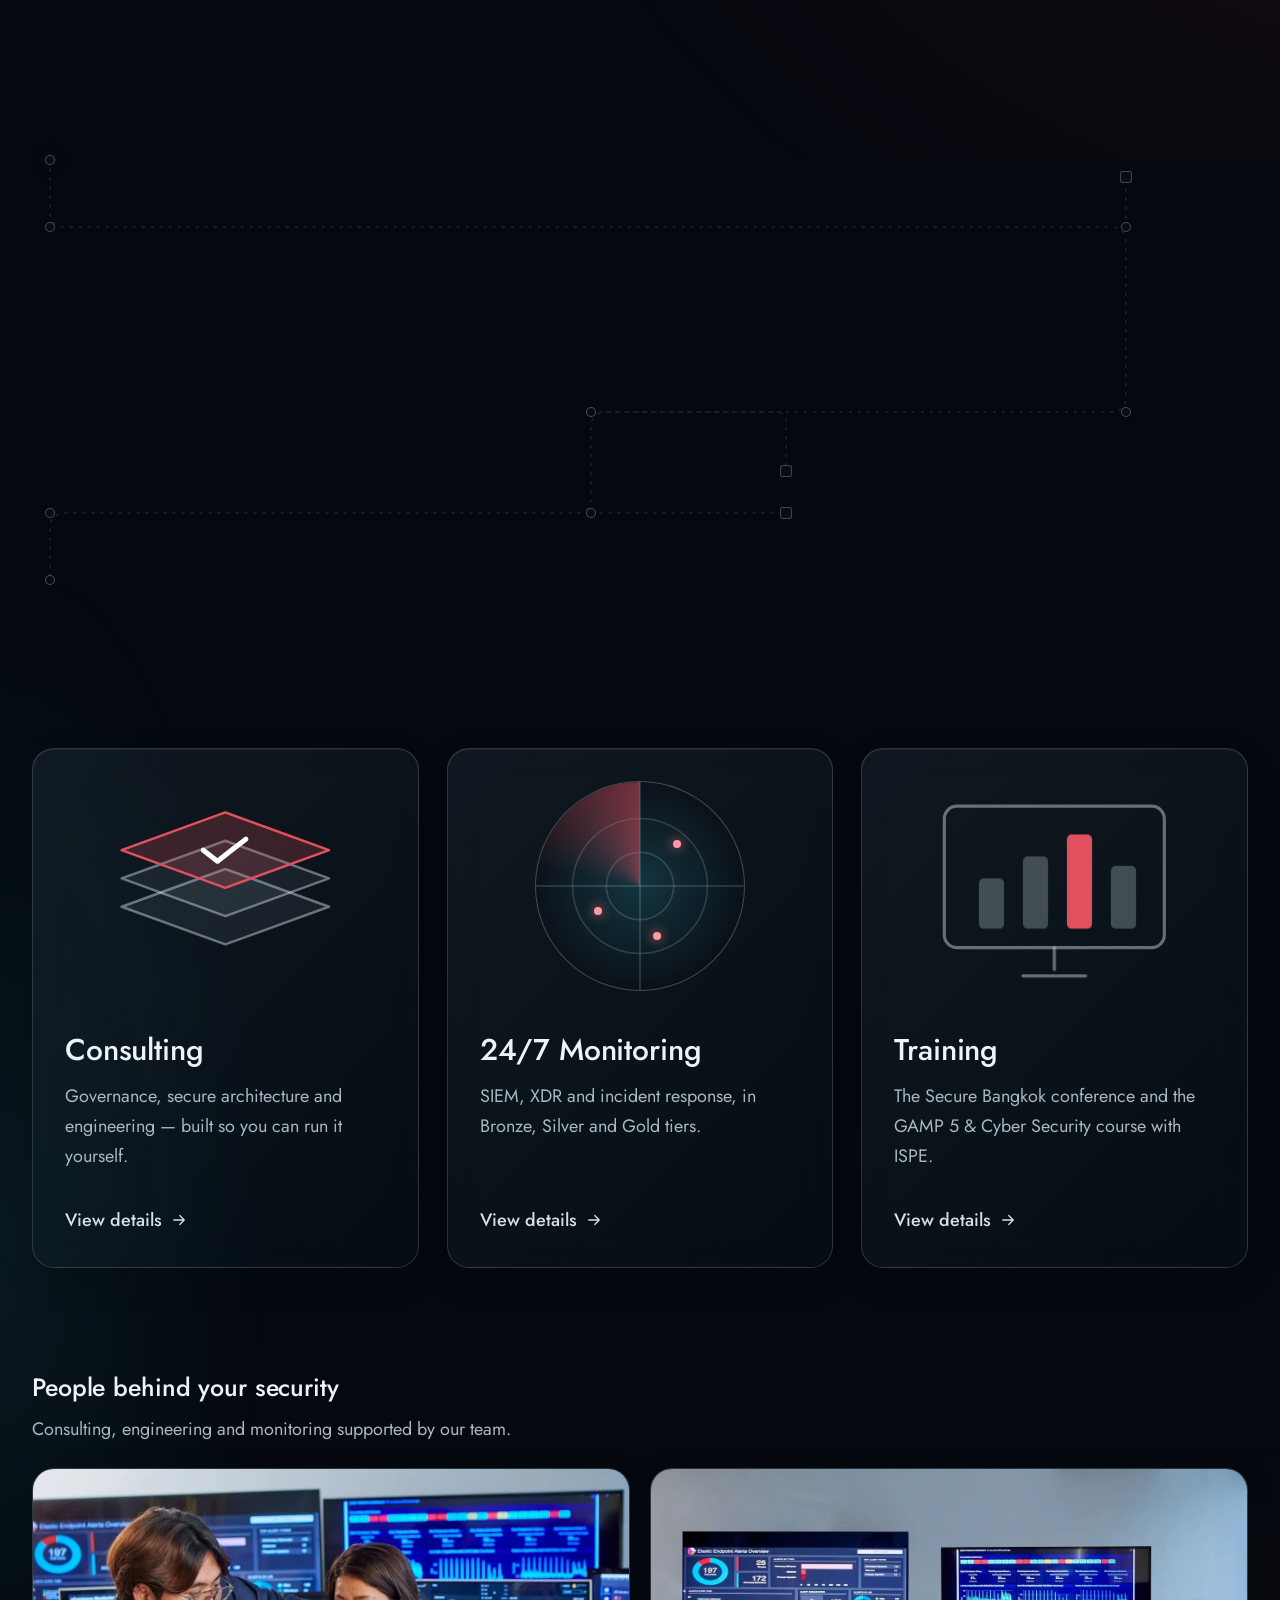
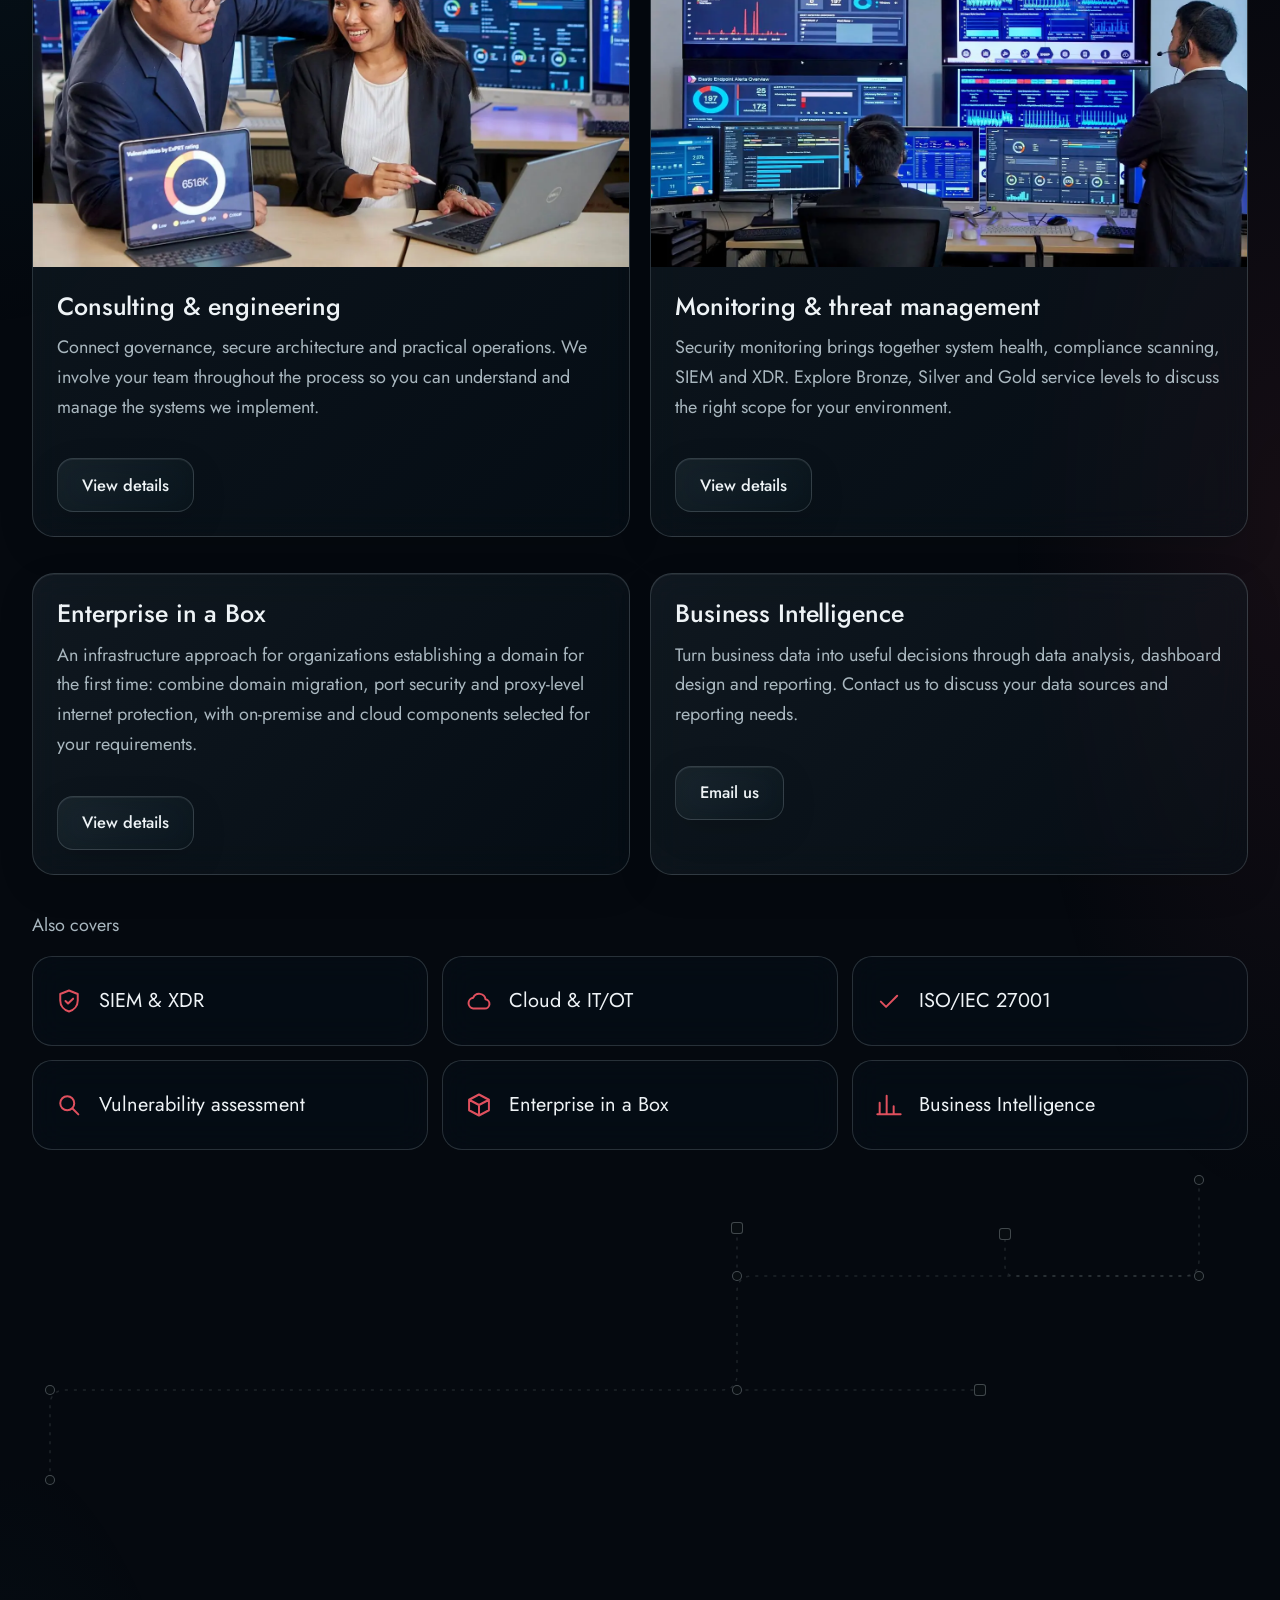
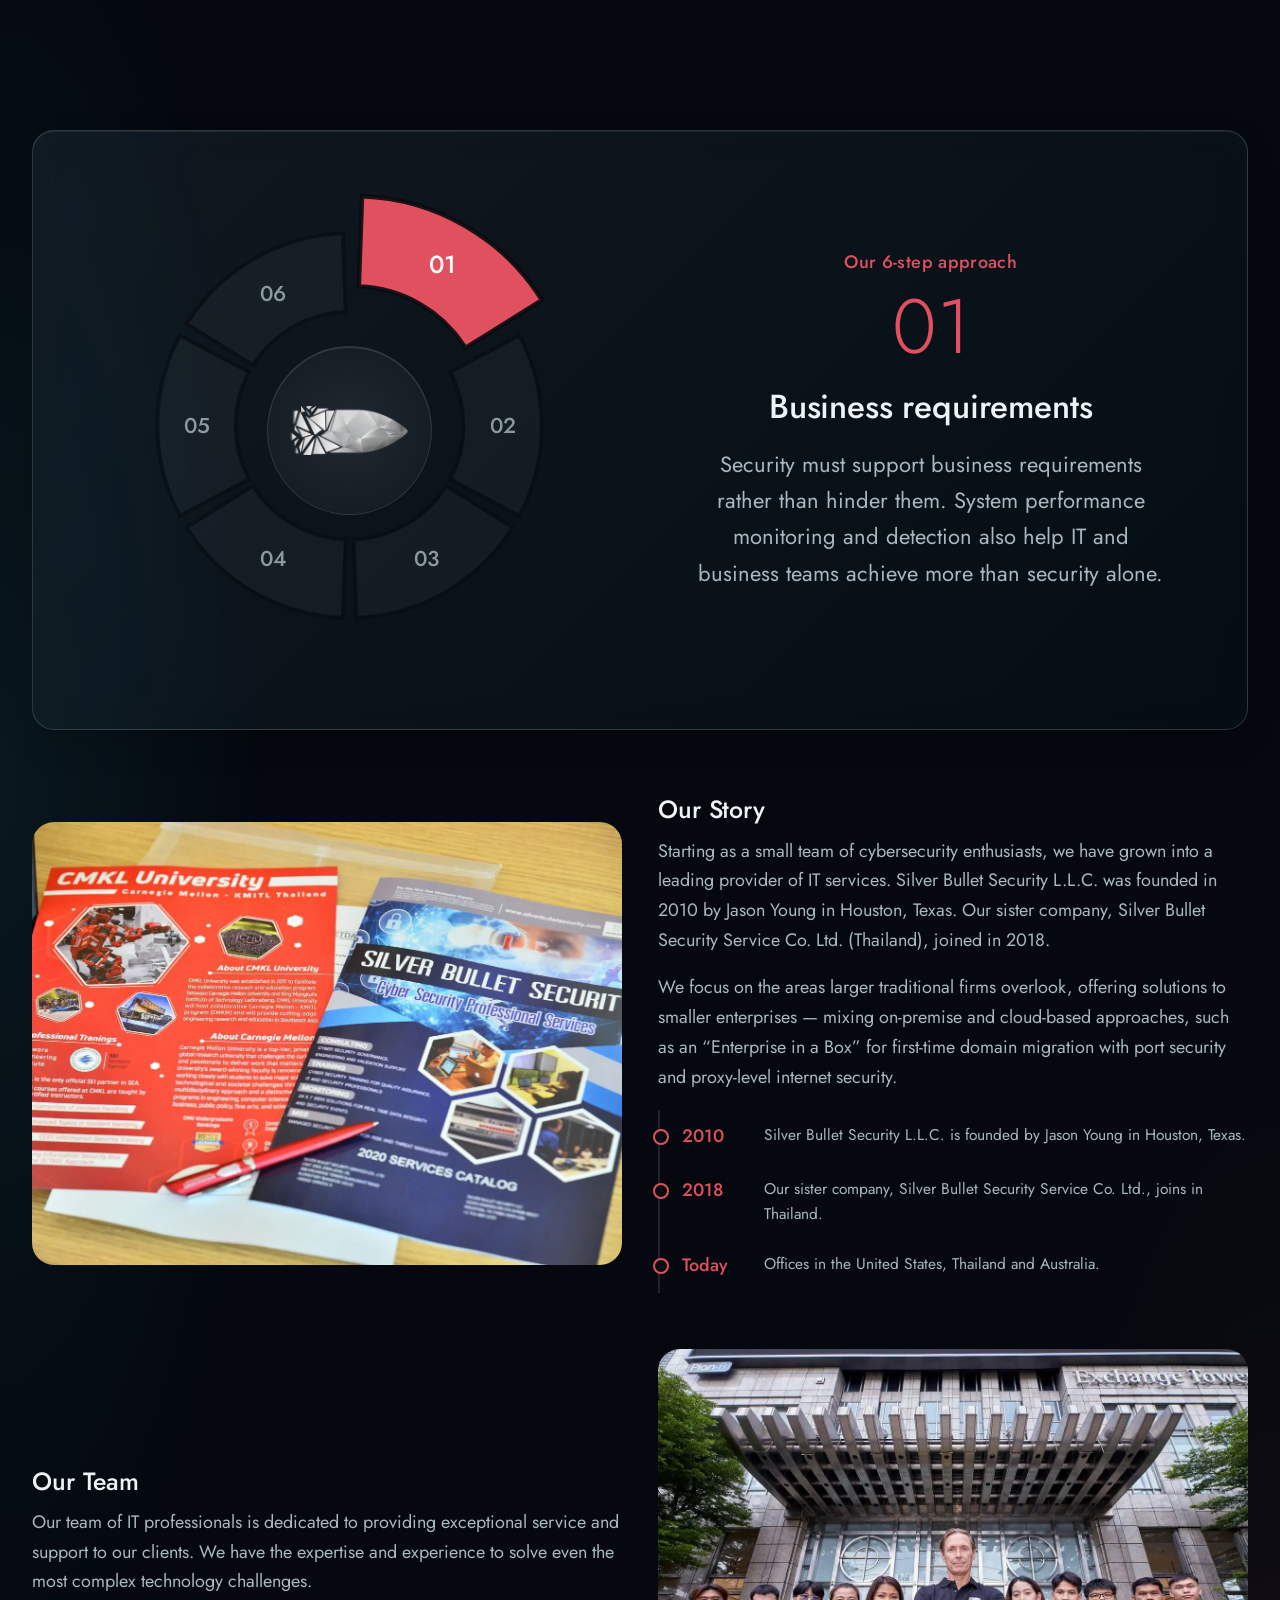
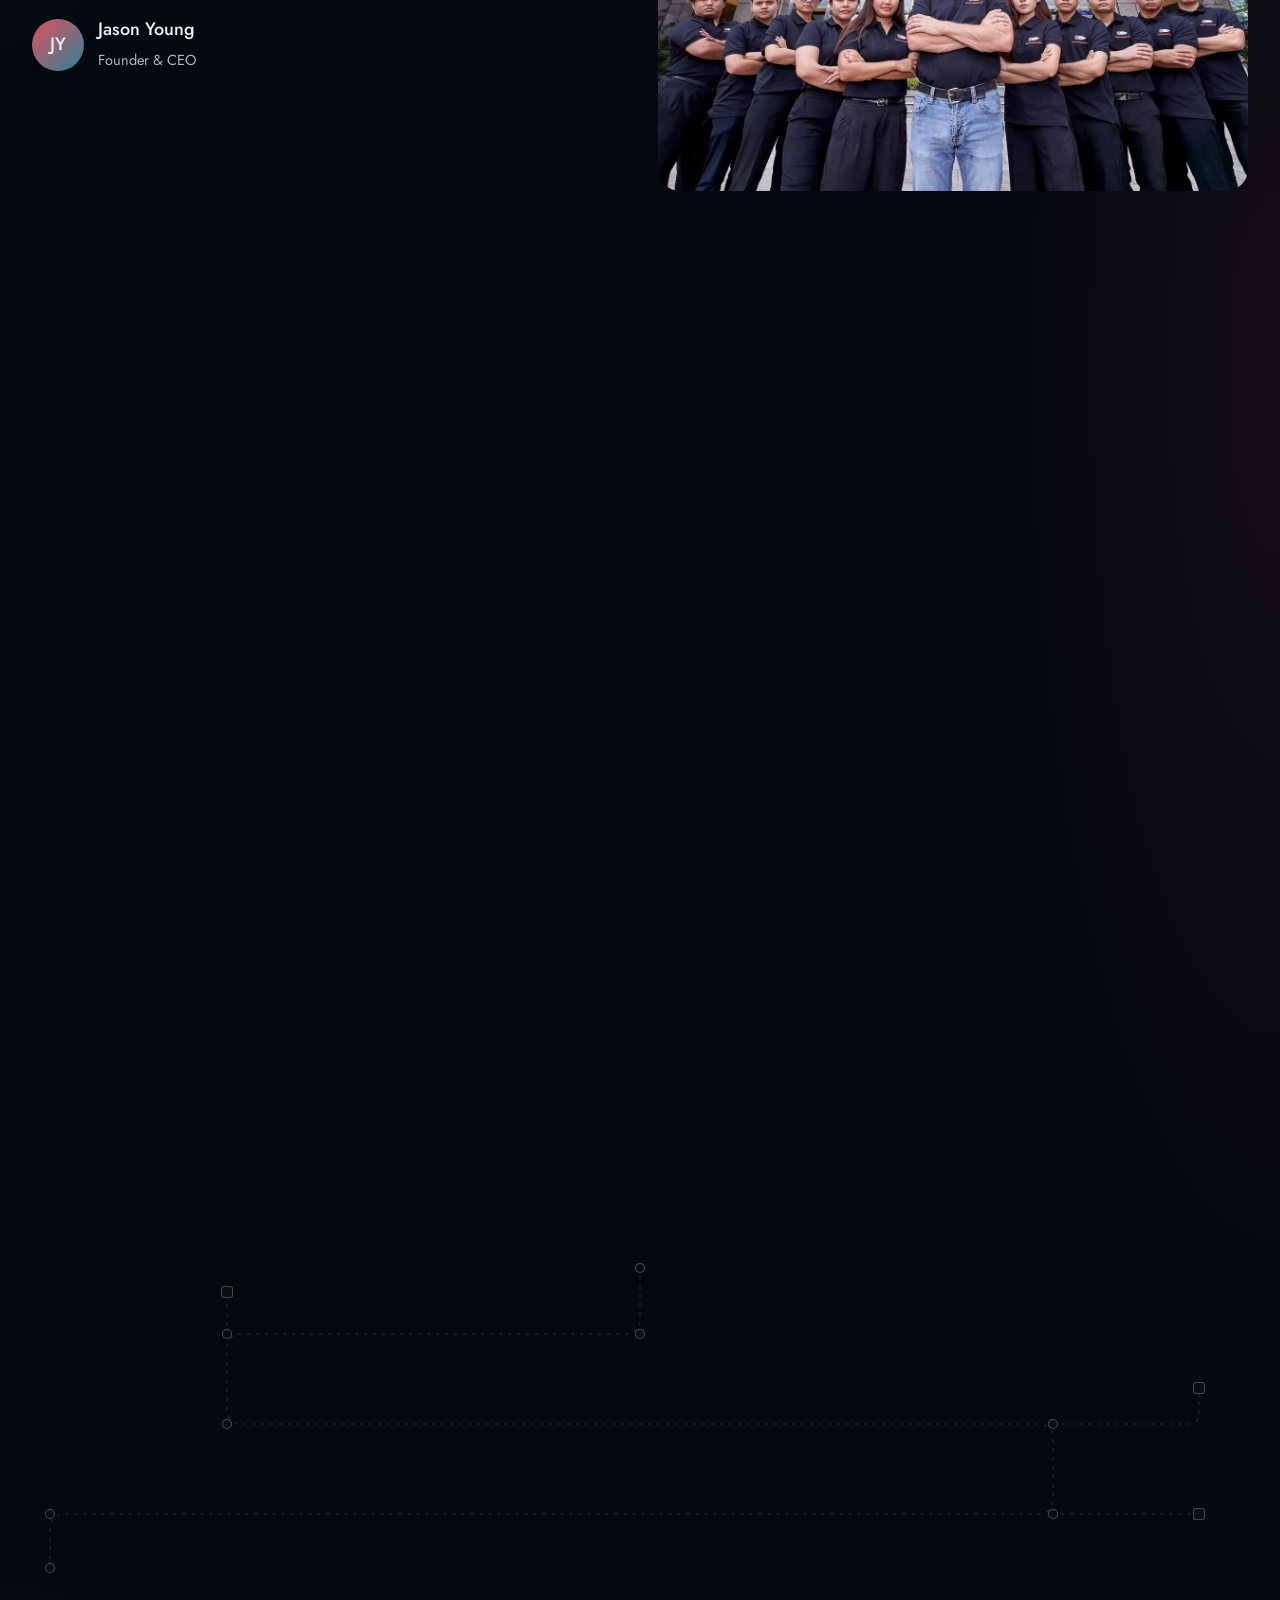
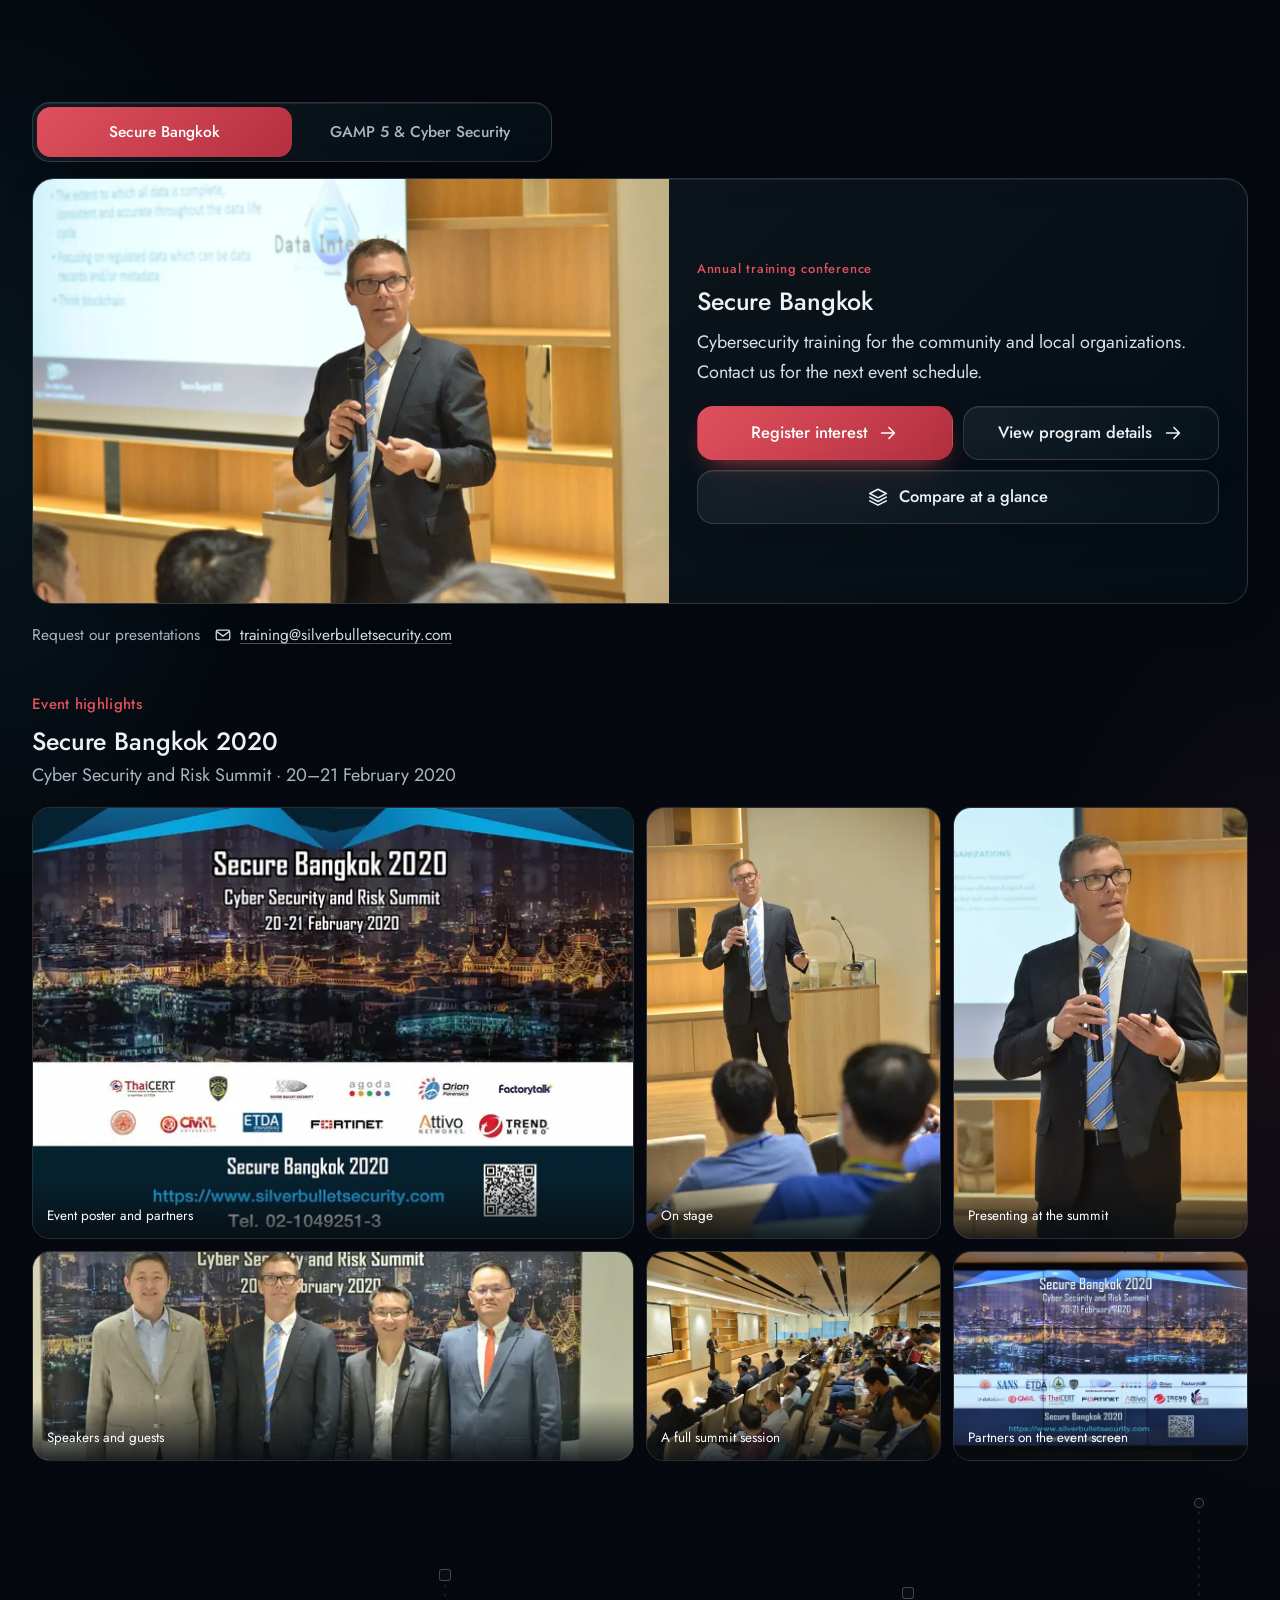
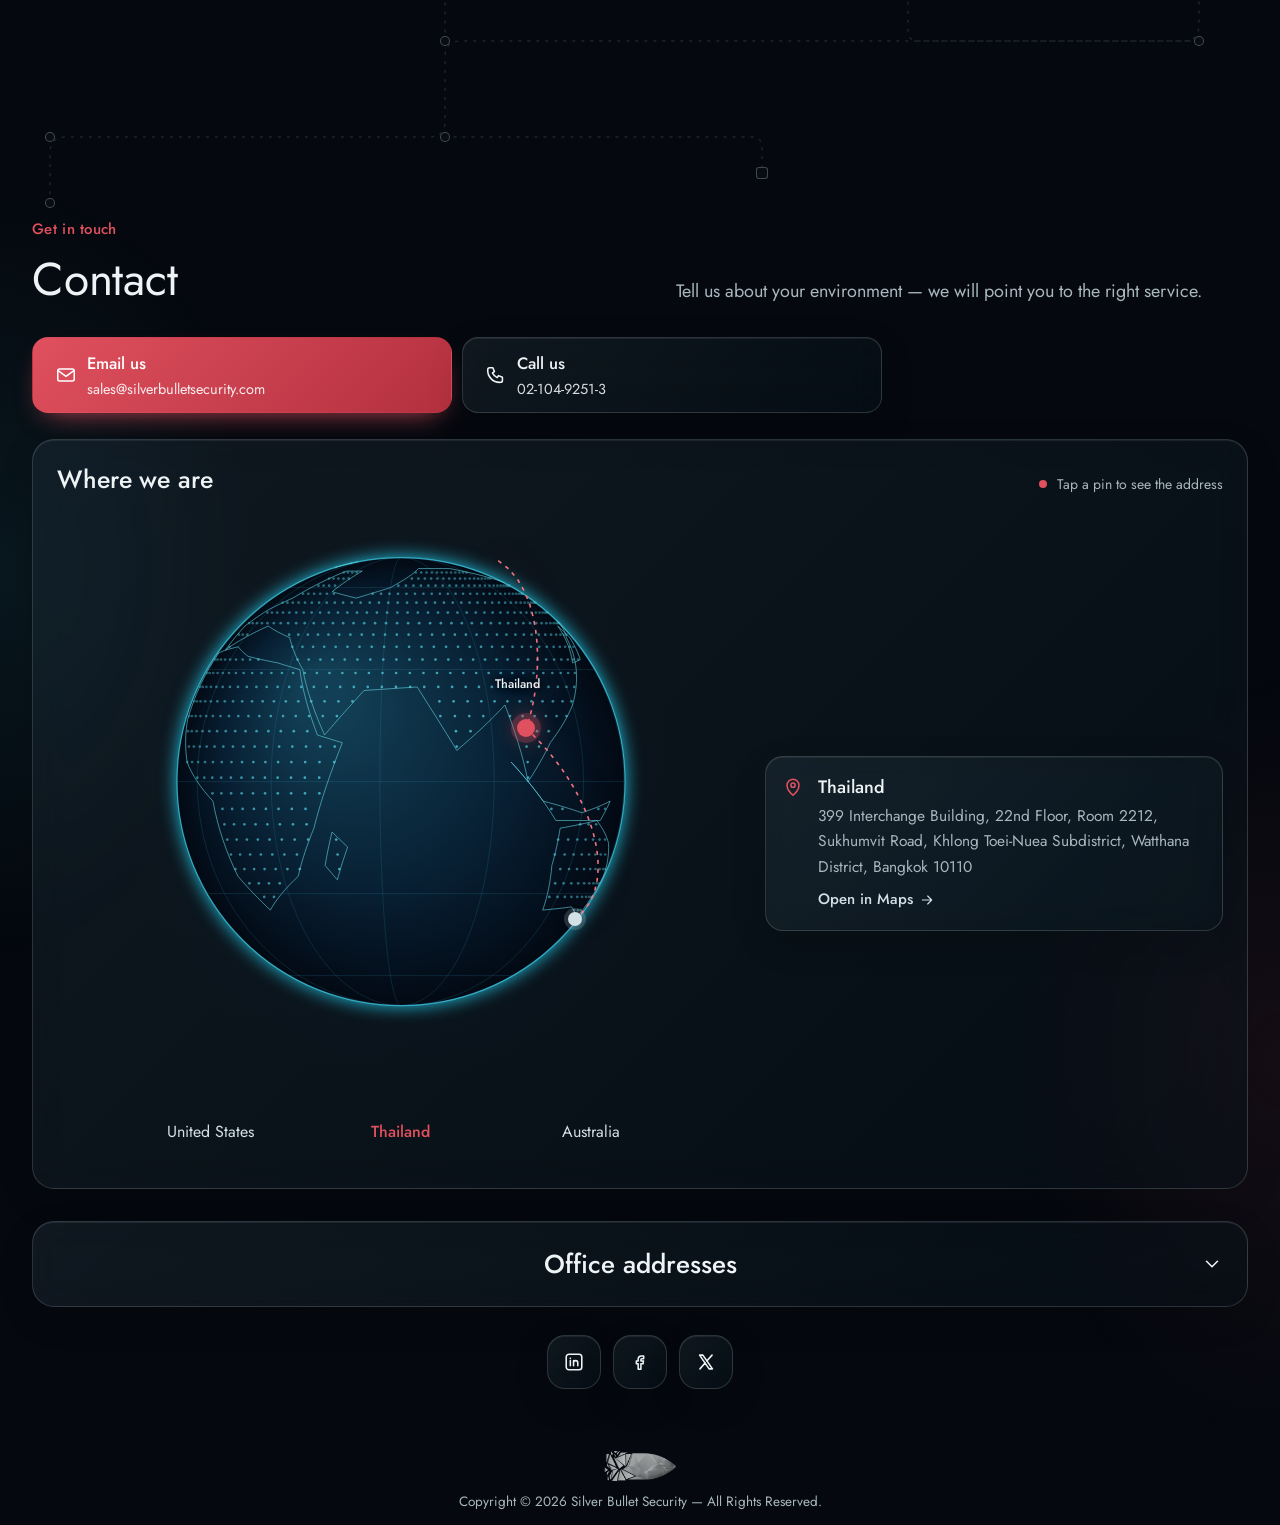
==== commit f5ef7fe6: "Remove the preferences notice and keep the copyright year current The site sets no tracking cookies;" ====
--- a/index.html
+++ b/index.html
@@ -90,7 +90,7 @@
   <link rel="preconnect" href="https://fonts.googleapis.com">
   <link rel="preconnect" href="https://fonts.gstatic.com" crossorigin>
   <link href="https://fonts.googleapis.com/css2?family=Jost:wght@300;400;500;600&family=Noto+Sans+Thai:wght@300;400;500&display=swap" rel="stylesheet">
-  <link rel="stylesheet" href="css/styles.css?v=53">
+  <link rel="stylesheet" href="css/styles.css?v=54">
   <script>document.documentElement.classList.add("js");</script>
 </head>
 <body class="at-intro">
@@ -381,7 +381,7 @@
 <footer class="footer">
   <div class="wrap">
     <img src="assets/img/logo-mark.webp" alt="" width="72" height="30">
-    <p data-i18n="footer.copy">Copyright © 2025 Silver Bullet Security — All Rights Reserved.</p>
+    <p data-i18n="footer.copy">Copyright © 2026 Silver Bullet Security — All Rights Reserved.</p>
   </div>
 </footer>
 
@@ -435,17 +435,9 @@
   <button type="button" class="chat-fab" id="chatFab" aria-expanded="false" aria-controls="chatPanel" data-i18n-aria="chat.open"><svg class="ico i-open"><use href="#i-chat"/></svg><svg class="ico i-close"><use href="#i-close"/></svg></button>
 </div>
 
-<aside class="cookie" id="cookie" hidden>
-  <div>
-    <strong data-i18n="cookie.title">This website uses cookies.</strong>
-    <p data-i18n="cookie.p"></p>
-  </div>
-  <button type="button" class="btn btn-primary" id="cookieOk" data-i18n="cookie.accept">Accept</button>
-</aside>
-
-<script src="js/config.js?v=53"></script>
-<script src="js/i18n.js?v=53"></script>
-<script src="js/main.js?v=53"></script>
-<script src="js/globe.js?v=53"></script>
+<script src="js/config.js?v=54"></script>
+<script src="js/i18n.js?v=54"></script>
+<script src="js/main.js?v=54"></script>
+<script src="js/globe.js?v=54"></script>
 </body>
 </html>
--- a/css/styles.css
+++ b/css/styles.css
@@ -349,9 +349,6 @@
 .sheet-cta { width: 100%; }
 
 /* ---------- Cookie notice ---------- */
-.cookie { position: fixed; z-index: 55; left: 12px; right: 12px; bottom: calc(var(--tabbar-h) + var(--safe-b) + 12px); padding: 12px 14px; display: flex; gap: 12px; align-items: center; border-radius: 18px; background: rgba(16, 25, 31, .92); border: 1px solid var(--line); font-size: 14px; animation: fadeUp .5s var(--ease); }
-.cookie p { margin: 2px 0 0; color: var(--muted); font-size: 12.5px; line-height: 1.4; display: -webkit-box; -webkit-line-clamp: 2; -webkit-box-orient: vertical; overflow: hidden; }
-.cookie .btn { min-height: 44px; padding: 0 18px; flex: none; }
 
 /* ---------- Reveal ---------- */
 html.js .reveal { opacity: 0; transform: translateY(22px); transition: opacity .7s var(--ease), transform .7s var(--ease); }
@@ -394,8 +391,6 @@
   .mapbox { display: grid; grid-template-columns: 1.6fr 1fr; gap: 0 24px; padding: 24px; }
   .map-head { grid-column: 1 / -1; }
   .office { margin-top: 0; align-self: center; }
-  .cookie { left: auto; right: 24px; bottom: 24px; max-width: 440px; }
-  .cookie p { -webkit-line-clamp: unset; }
   .sheet-root { align-items: center; }
   .sheet { width: min(680px, 92vw); border-radius: 28px; border-bottom: 1px solid var(--line); transform: translateY(24px) scale(.97); opacity: 0; transition: transform .4s var(--ease), opacity .3s; }
   .sheet-root.open .sheet { transform: none; opacity: 1; }
@@ -442,7 +437,6 @@
 body.at-intro .appbar, body.at-intro .tabbar { opacity: 0; visibility: hidden; pointer-events: none; -webkit-backdrop-filter: none; backdrop-filter: none; transition: transform .5s var(--ease), opacity .4s, visibility 0s .5s; }
 body.at-intro .appbar { transform: translateY(calc(-100% - 24px)); }
 body.at-intro .tabbar { transform: translateY(110%); }
-body.at-intro .cookie { opacity: 0; pointer-events: none; }
 
 @media (min-width: 900px) {
   .intro-logo { width: 300px; }
@@ -744,7 +738,7 @@
 }
 /* Frosted glass keeps the circuit backdrop visible as soft light behind panels. */
 :root { --glass-fill: rgba(9, 20, 30, .30); --glass-edge: rgba(224, 239, 248, .16); --glass-frost: blur(16px) saturate(1.2); }
-:is(.svc, .work-card, .detail-card, .approach, .talk, .train, .mapbox, .office, .office-dropdown, .seg, .acc, .cookie, .btn-ghost, .social a) {
+:is(.svc, .work-card, .detail-card, .approach, .talk, .train, .mapbox, .office, .office-dropdown, .seg, .acc, .btn-ghost, .social a) {
   background: linear-gradient(135deg, rgba(211, 231, 244, .055), rgba(9, 20, 30, .08)), var(--glass-fill);
   border-color: var(--glass-edge);
   -webkit-backdrop-filter: var(--glass-frost);
@@ -758,7 +752,7 @@
 .tier.sel { background: linear-gradient(125deg, var(--t), rgba(23, 35, 44, .65) 60%, rgba(16, 26, 35, .55)); }
 .appbar, .tabbar { background: rgba(8, 18, 28, .44); -webkit-backdrop-filter: blur(22px) saturate(1.2); backdrop-filter: blur(22px) saturate(1.2); border-color: var(--glass-edge); }
 @supports not ((backdrop-filter: blur(1px)) or (-webkit-backdrop-filter: blur(1px))) {
-  :is(.svc, .work-card, .detail-card, .approach, .talk, .train, .mapbox, .office, .office-dropdown, .seg, .acc, .cookie, .btn-ghost, .social a, .chip, .sheet, .appbar, .tabbar) { background-color: rgba(9, 20, 30, .94); }
+  :is(.svc, .work-card, .detail-card, .approach, .talk, .train, .mapbox, .office, .office-dropdown, .seg, .acc, .btn-ghost, .social a, .chip, .sheet, .appbar, .tabbar) { background-color: rgba(9, 20, 30, .94); }
 }
 /* Expanded reading dialogs on desktop; retain the mobile bottom sheet. */
 @media (min-width: 1024px) {
@@ -858,7 +852,6 @@
 .chat-fb { padding: 0 14px 16px; }
 .chat-fb p { color: var(--silver); font-size: 14.5px; }
 .btn-messenger { width: 100%; color: #fff; background: linear-gradient(135deg, #2f80ff, #a334fa); box-shadow: 0 12px 28px -14px rgba(120, 80, 255, .9); }
-.cookie { z-index: 65; }
 @media (min-width: 900px) {
   .chat { right: 24px; bottom: 24px; }
 }
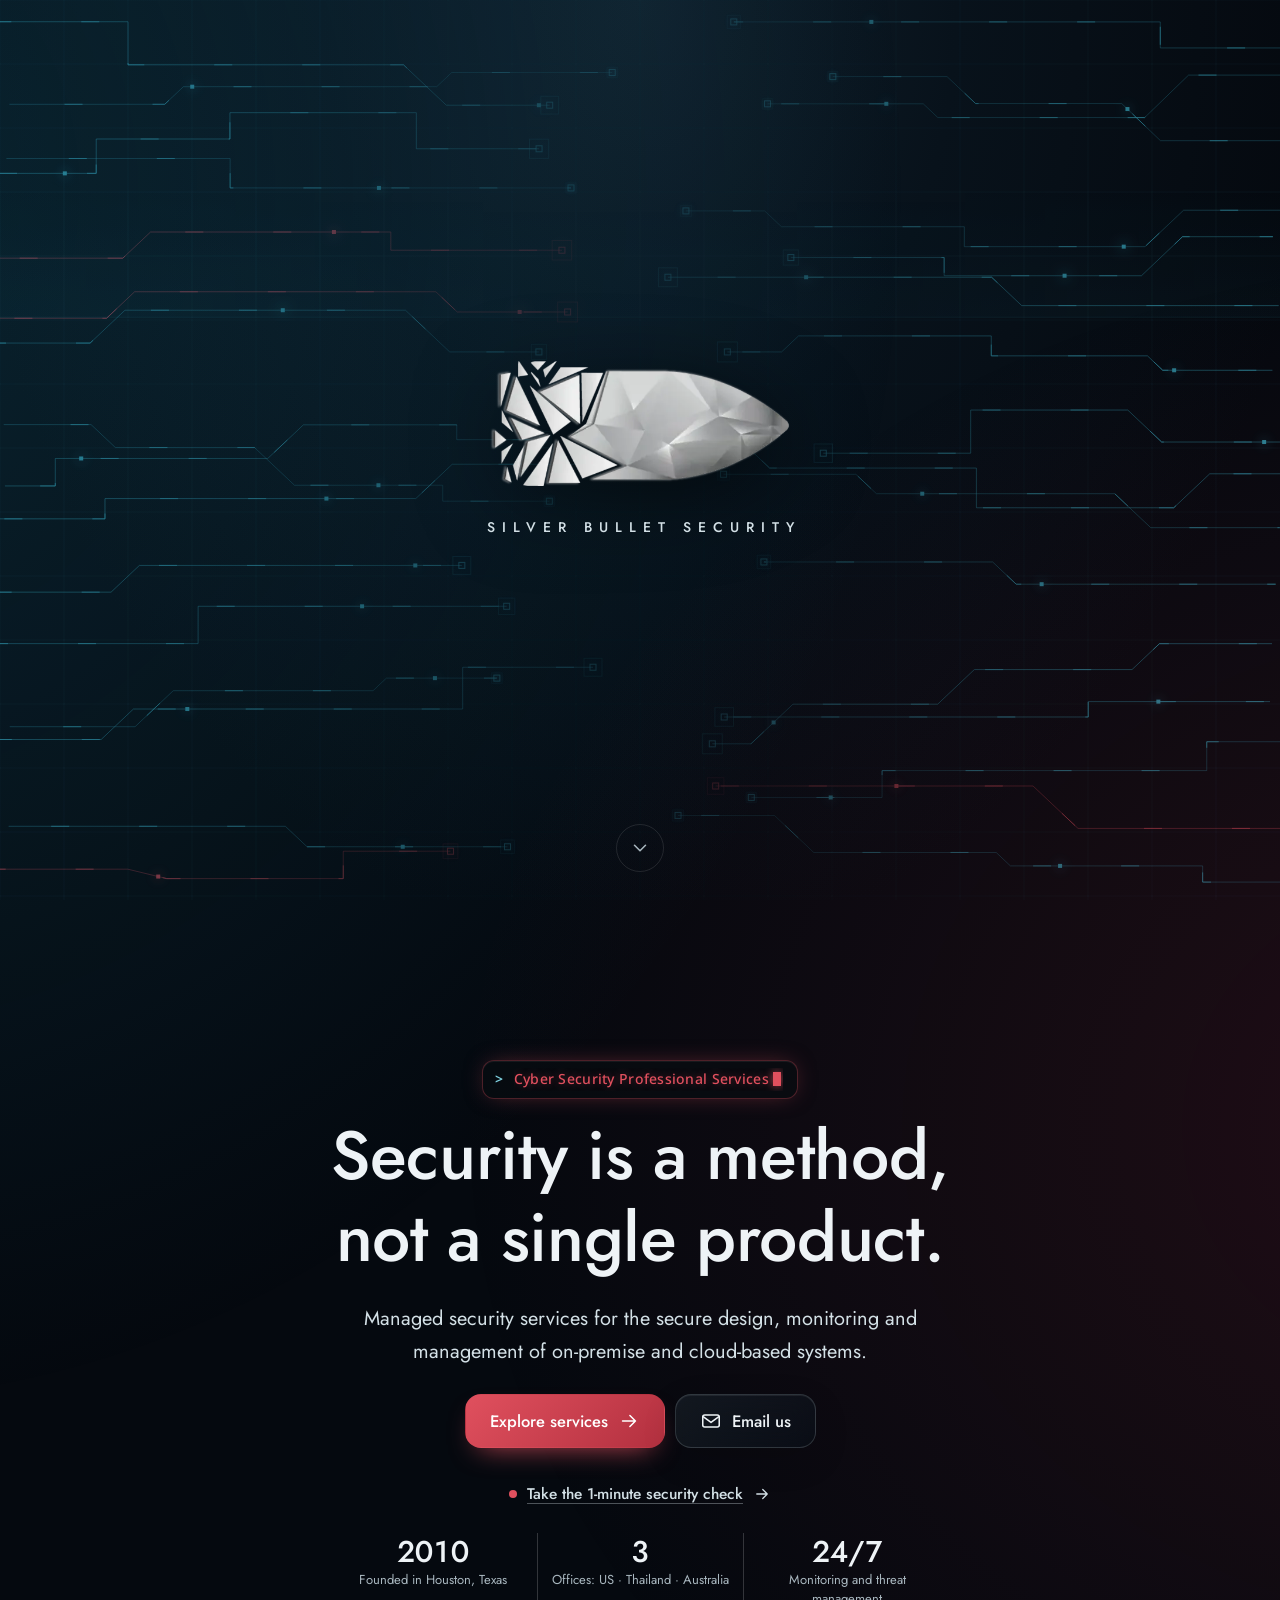
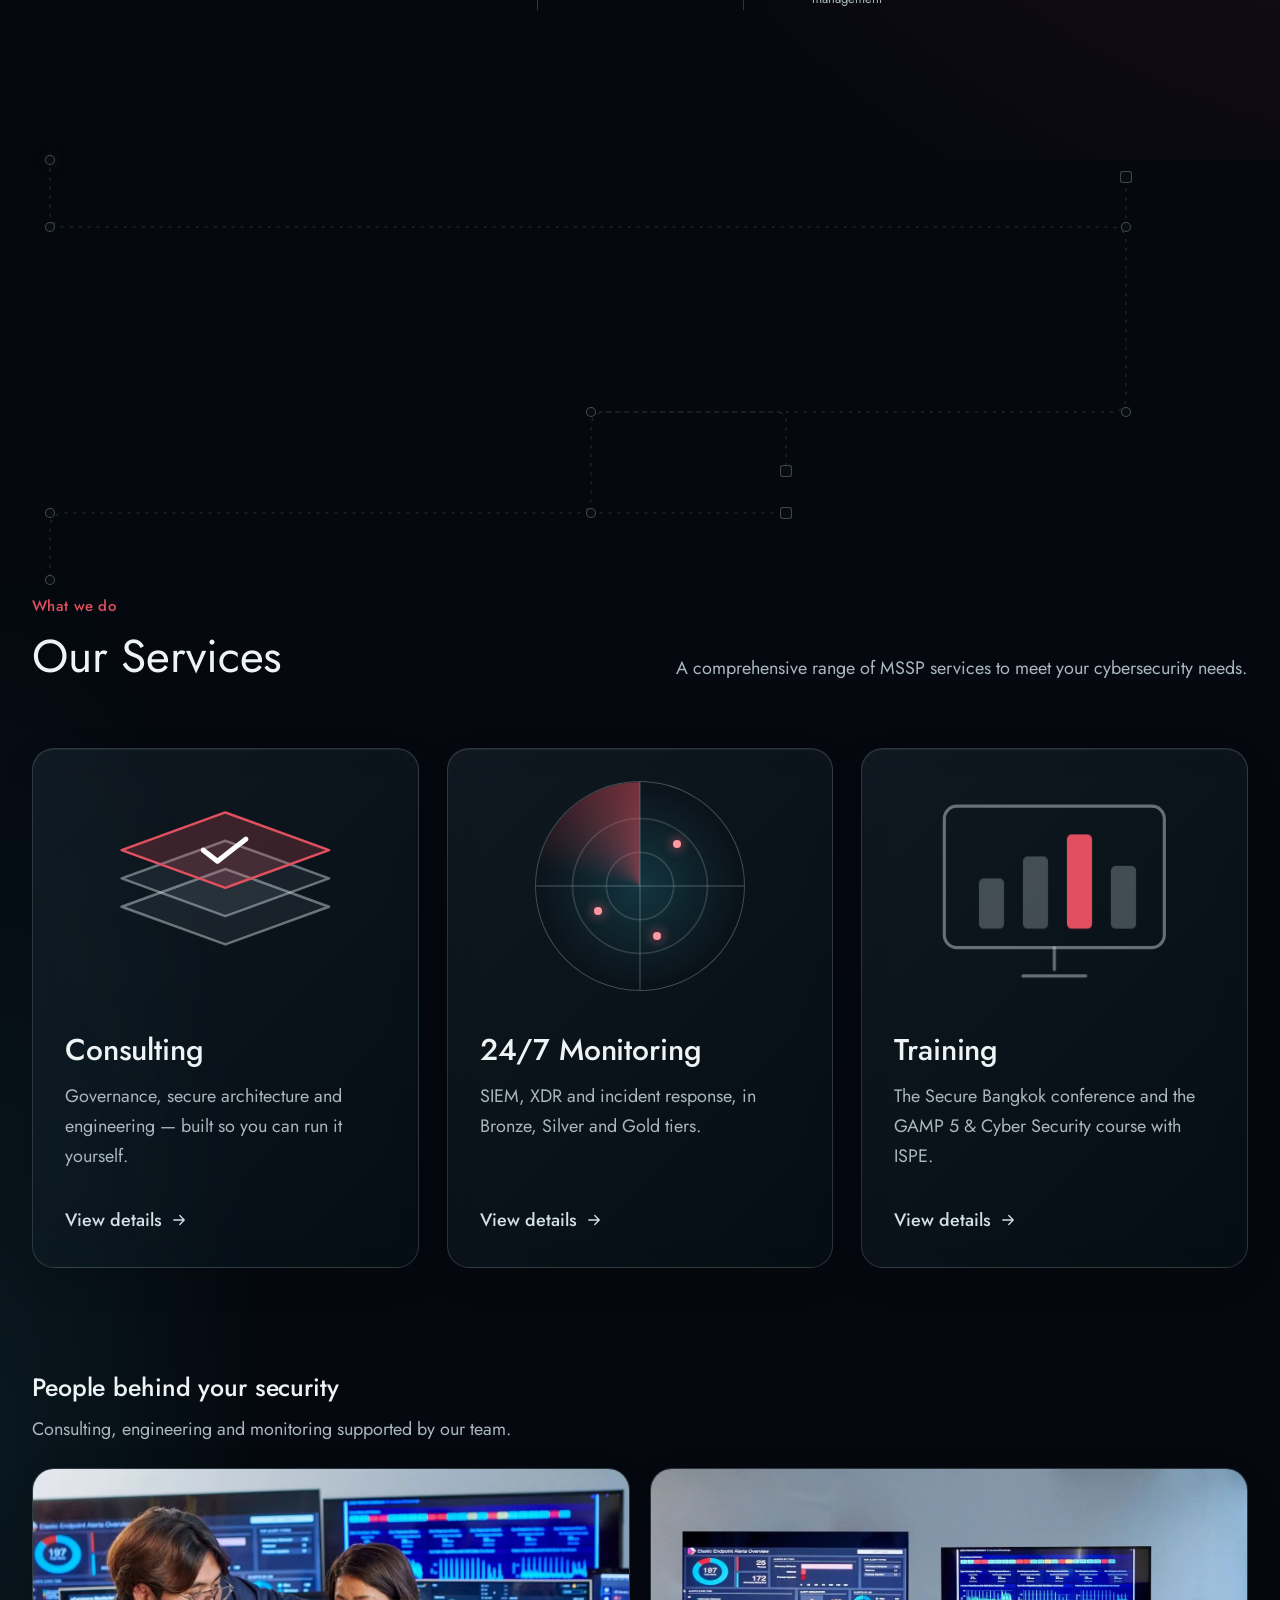
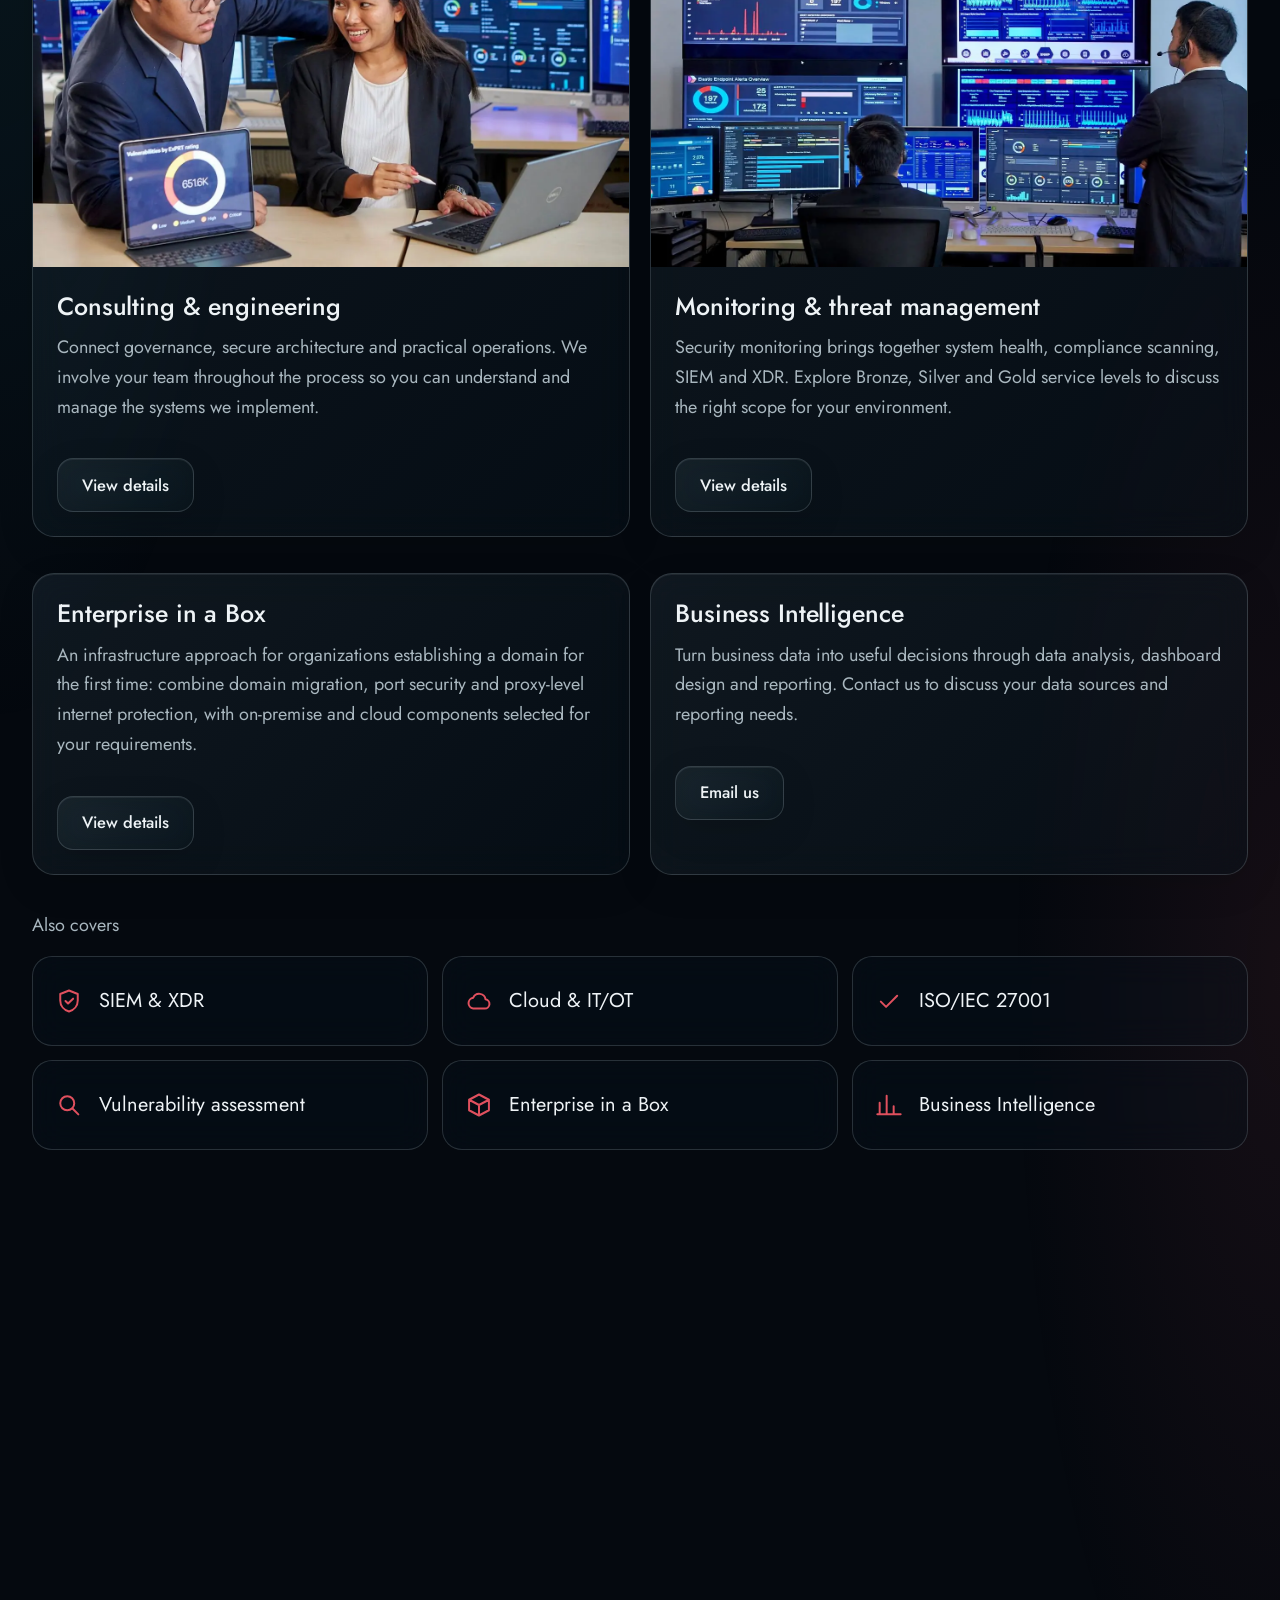
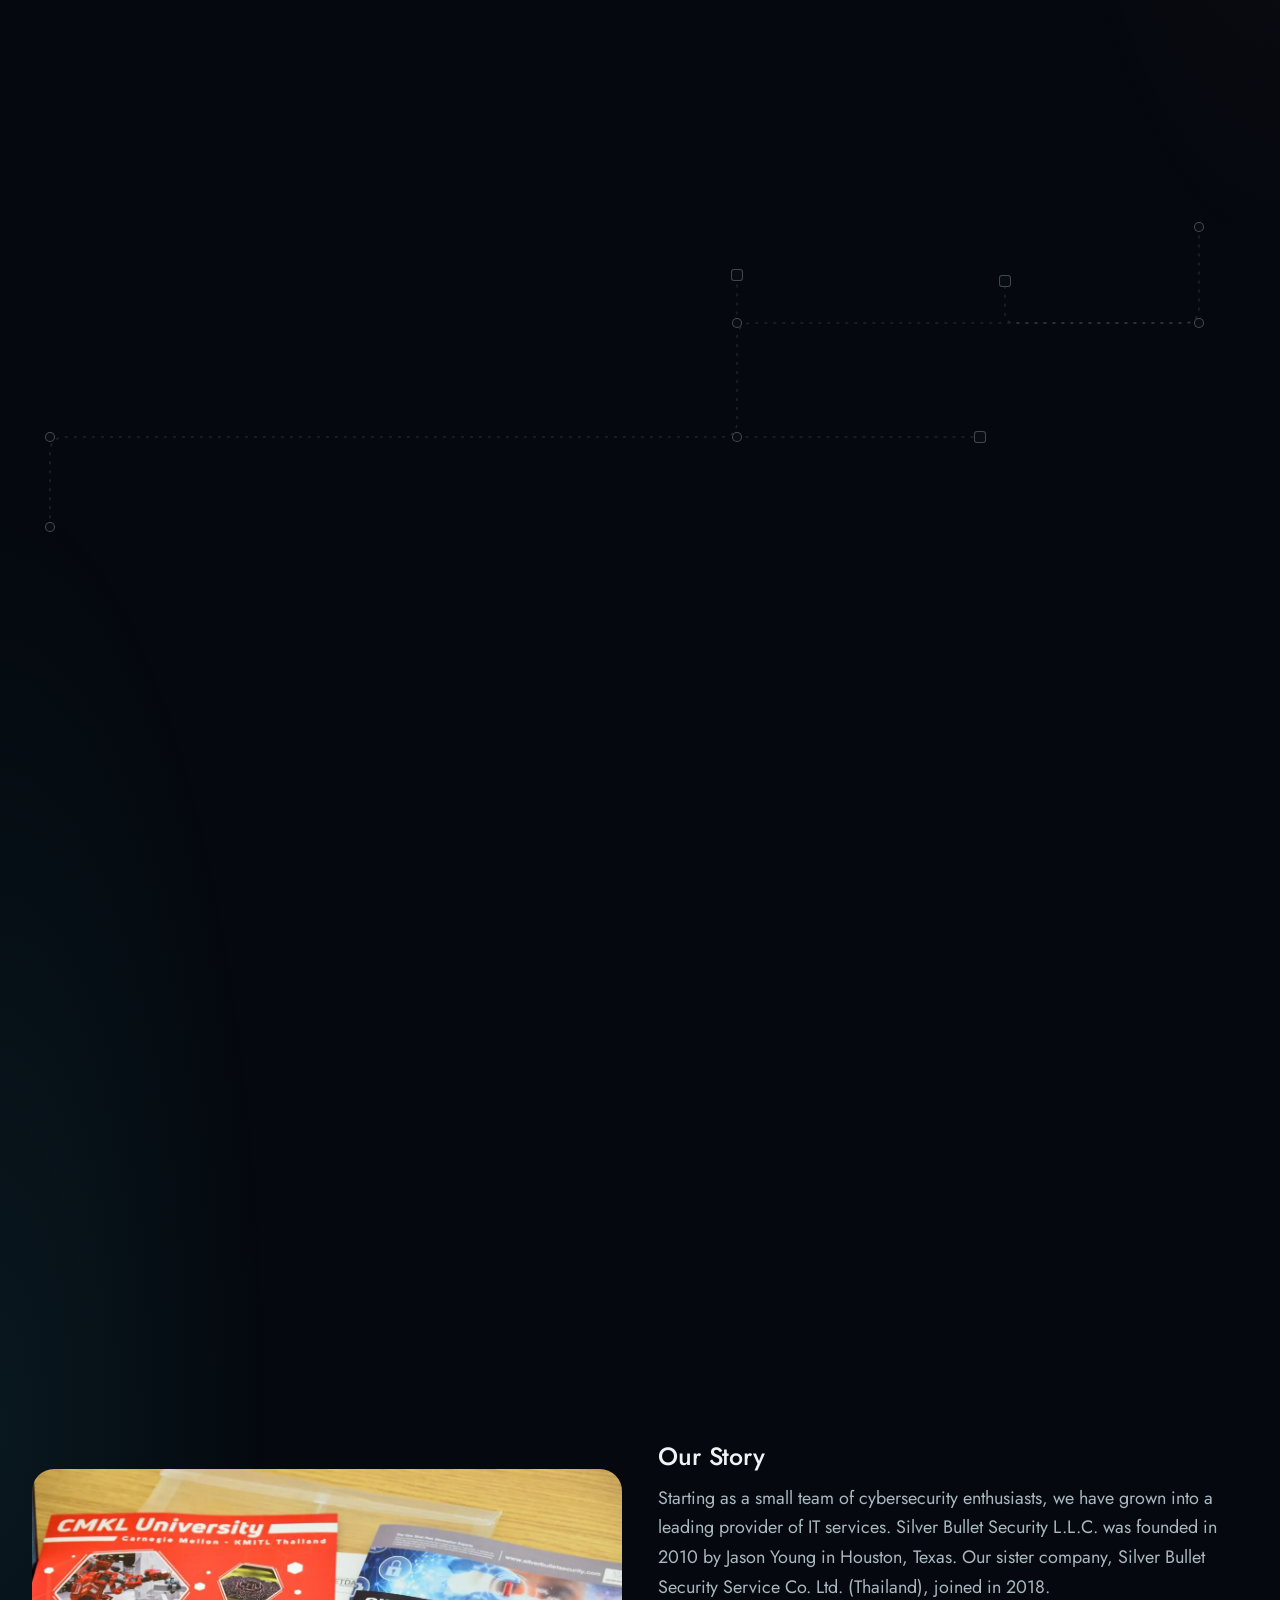
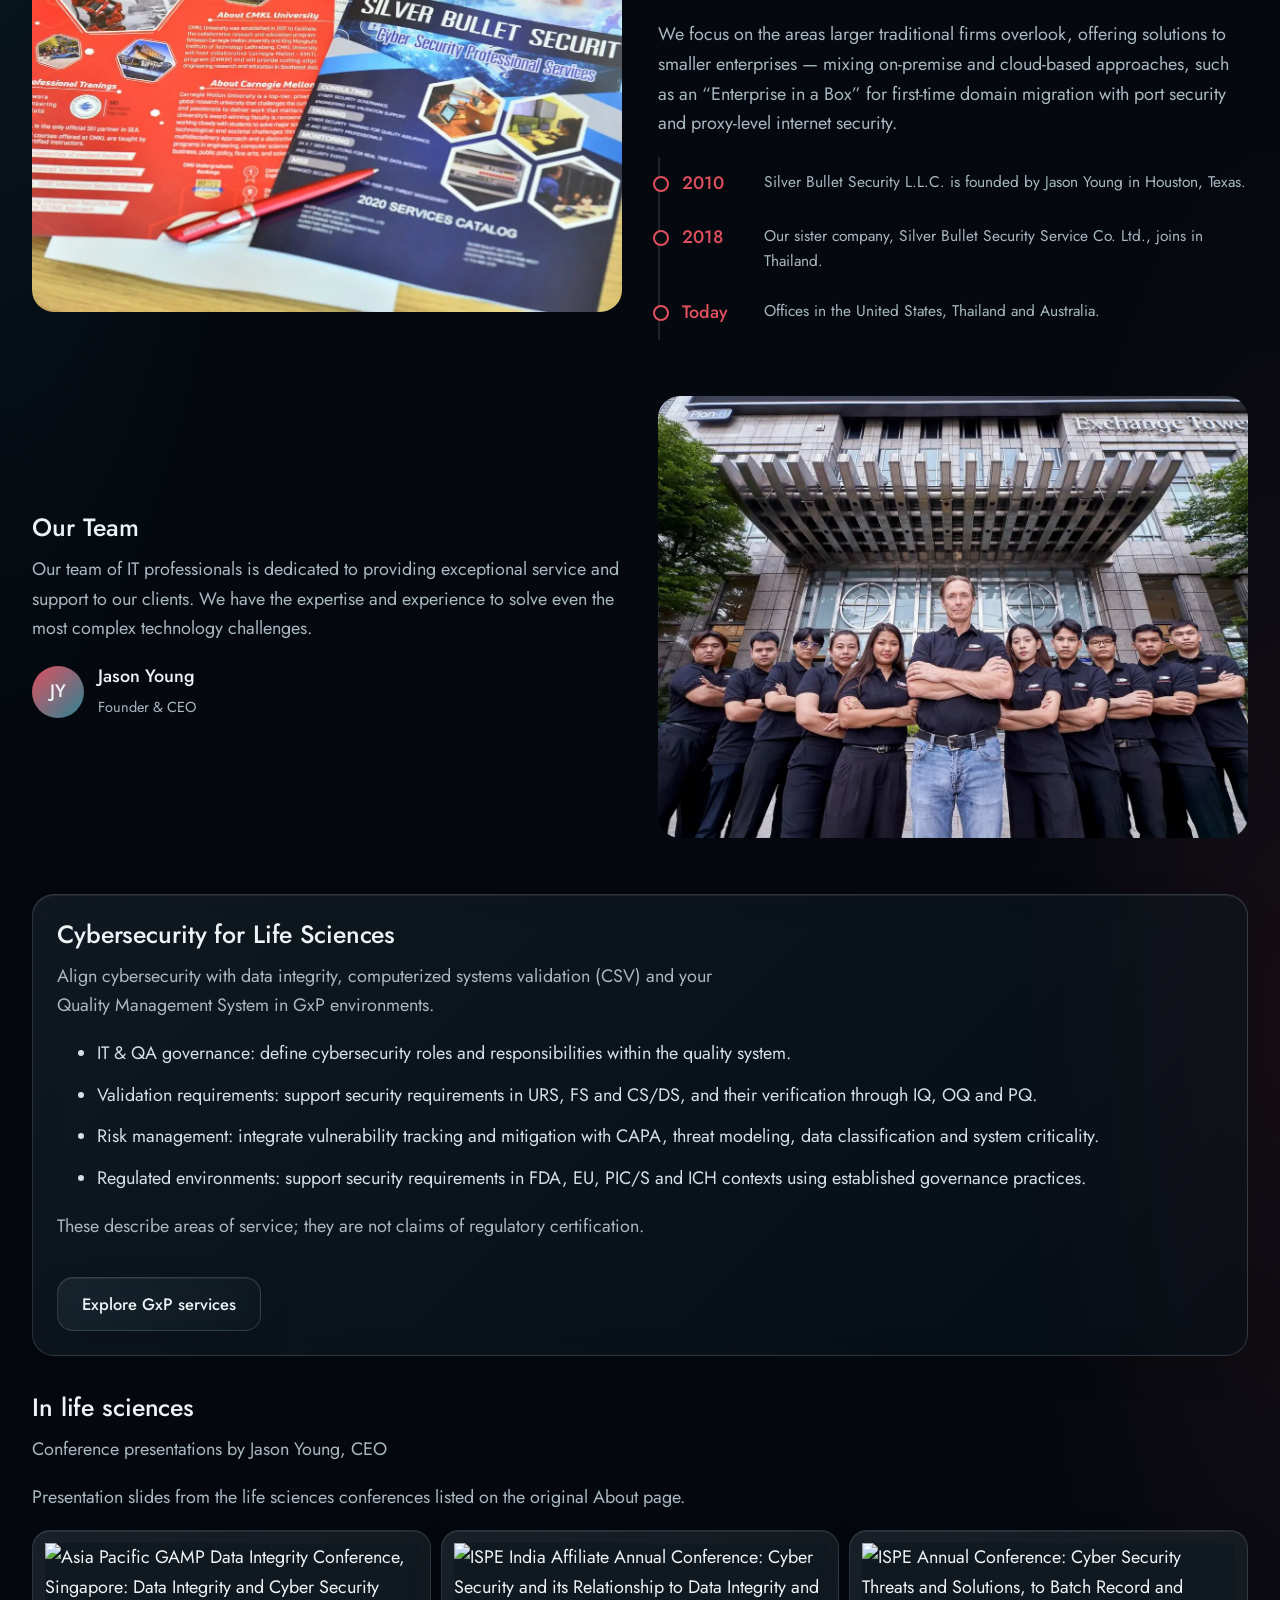
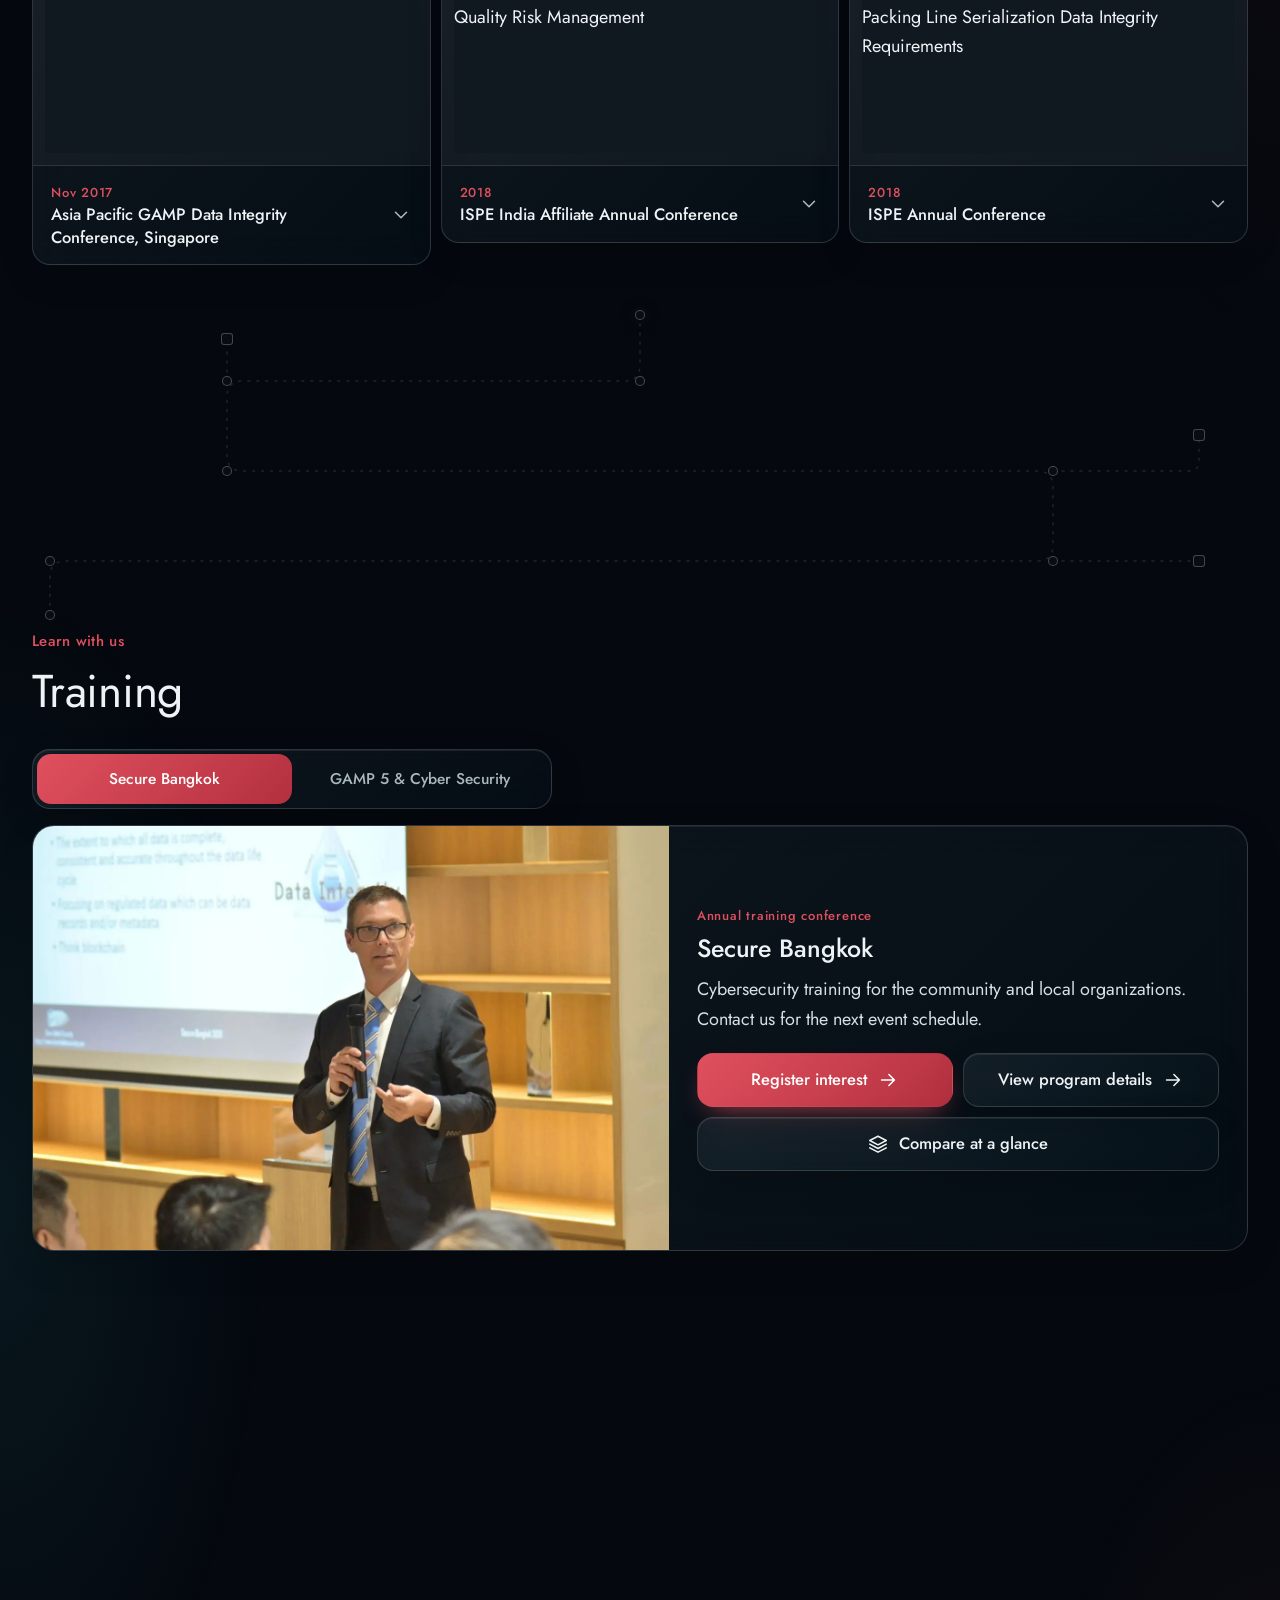
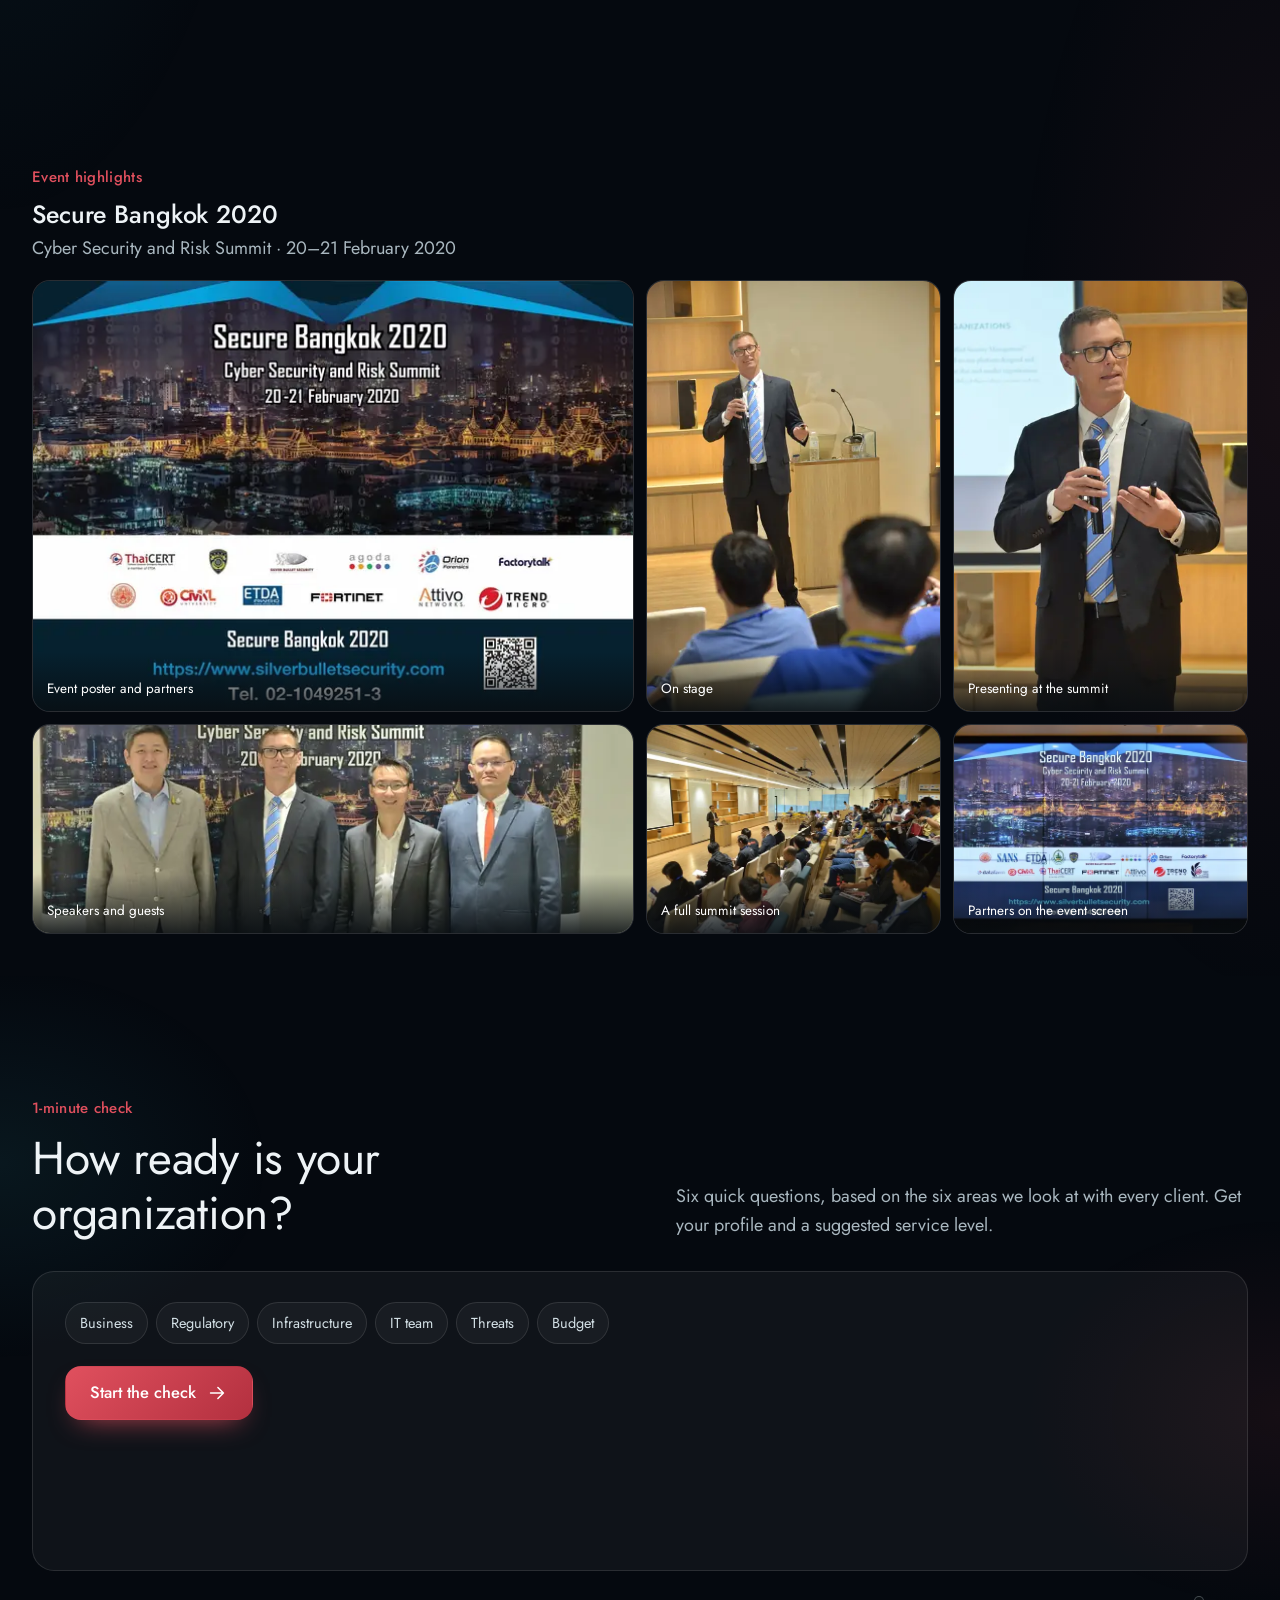
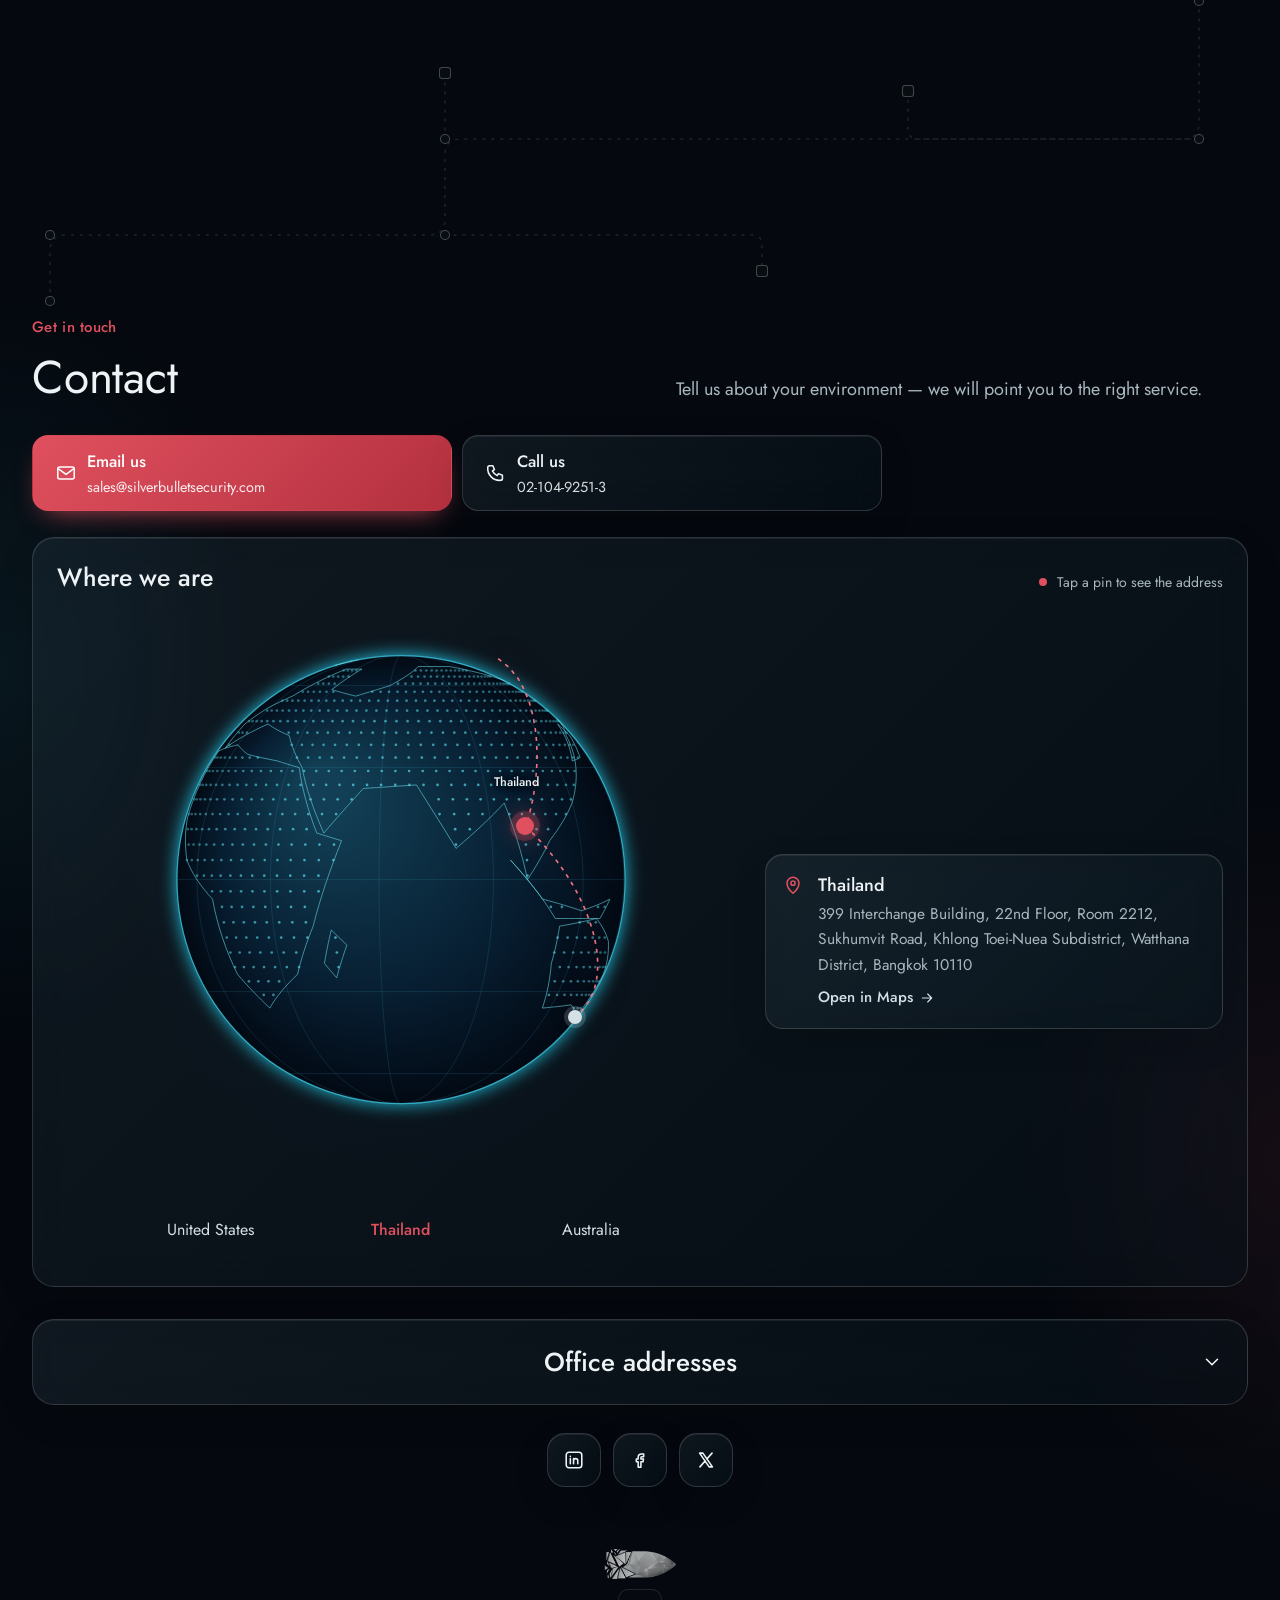
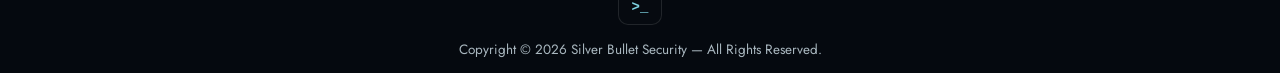
==== commit 0b98897c: "Add four interactive features: readiness check, IT/OT demo, phishing game, terminal All live in js/i" ====
--- a/index.html
+++ b/index.html
@@ -90,7 +90,8 @@
   <link rel="preconnect" href="https://fonts.googleapis.com">
   <link rel="preconnect" href="https://fonts.gstatic.com" crossorigin>
   <link href="https://fonts.googleapis.com/css2?family=Jost:wght@300;400;500;600&family=Noto+Sans+Thai:wght@300;400;500&display=swap" rel="stylesheet">
-  <link rel="stylesheet" href="css/styles.css?v=54">
+  <link rel="stylesheet" href="css/styles.css?v=55">
+  <link rel="stylesheet" href="css/interactive.css?v=55">
   <script>document.documentElement.classList.add("js");</script>
 </head>
 <body class="at-intro">
@@ -166,6 +167,7 @@
         <a class="btn btn-primary" href="#services"><span data-i18n="hero.cta1">Explore services</span><svg class="ico"><use href="#i-arrow"/></svg></a>
         <a class="btn btn-ghost" data-mail href="#contact"><svg class="ico"><use href="#i-contact"/></svg><span data-i18n="hero.cta2">Email us</span></a>
       </div>
+      <a class="hero-assess" href="#assess"><span class="pulse-dot"></span><span data-i18n="ix.hero.assess">Take the 1-minute security check</span><svg class="ico"><use href="#i-arrow"/></svg></a>
       <dl class="hero-stats">
         <div><dt data-count="2010" data-from="1990" data-i18n="stat1.n">2010</dt><dd data-i18n="stat1.l">Founded in Houston, Texas</dd></div>
         <div><dt data-count="3" data-i18n="stat2.n">3</dt><dd data-i18n="stat2.l">Offices: US · Thailand · Australia</dd></div>
@@ -249,6 +251,7 @@
           <button type="button" class="chip" data-open="bi"><svg class="ico"><use href="#i-chart"/></svg><span data-i18n="tile.bi.t"></span></button>
         </div>
       </div>
+      <div class="ix-card seg-demo reveal" id="segDemo"></div>
     </div>
   </section>
 
@@ -328,6 +331,8 @@
         <a data-train="" data-subject="training.subject.pres" href="#contact"><svg class="ico"><use href="#i-contact"/></svg><span data-train-addr></span></a>
       </p>
 
+      <div class="ix-card phish reveal" id="phishGame"></div>
+
       <div class="gallery reveal" id="gallery">
         <div class="gallery-head">
           <p class="eyebrow" data-i18n="gallery.eyebrow">Event highlights</p>
@@ -337,6 +342,18 @@
         <div class="gallery-track" id="galleryTrack" tabindex="0"></div>
         <p class="hint-line"><span class="pulse-dot"></span><span data-i18n="gallery.hint">Swipe to browse · tap a photo to enlarge</span></p>
       </div>
+    </div>
+  </section>
+
+  <!-- ASSESSMENT -->
+  <section class="sec" id="assess">
+    <div class="wrap">
+      <header class="sec-head reveal">
+        <p class="eyebrow" data-i18n="ix.as.eyebrow">1-minute check</p>
+        <h2 data-i18n="ix.as.title">How ready is your organization?</h2>
+        <p class="sub" data-i18n="ix.as.sub"></p>
+      </header>
+      <div class="ix-card assess reveal" id="assessApp" aria-live="polite"></div>
     </div>
   </section>
 
@@ -381,6 +398,7 @@
 <footer class="footer">
   <div class="wrap">
     <img src="assets/img/logo-mark.webp" alt="" width="72" height="30">
+    <button type="button" class="term-open" id="termOpen" data-i18n-aria="ix.term.open"><span aria-hidden="true">&gt;_</span></button>
     <p data-i18n="footer.copy">Copyright © 2026 Silver Bullet Security — All Rights Reserved.</p>
   </div>
 </footer>
@@ -435,9 +453,10 @@
   <button type="button" class="chat-fab" id="chatFab" aria-expanded="false" aria-controls="chatPanel" data-i18n-aria="chat.open"><svg class="ico i-open"><use href="#i-chat"/></svg><svg class="ico i-close"><use href="#i-close"/></svg></button>
 </div>
 
-<script src="js/config.js?v=54"></script>
-<script src="js/i18n.js?v=54"></script>
-<script src="js/main.js?v=54"></script>
-<script src="js/globe.js?v=54"></script>
+<script src="js/config.js?v=55"></script>
+<script src="js/i18n.js?v=55"></script>
+<script src="js/main.js?v=55"></script>
+<script src="js/globe.js?v=55"></script>
+<script src="js/interactive.js?v=55"></script>
 </body>
 </html>
--- a/css/interactive.css
+++ b/css/interactive.css
@@ -0,0 +1,135 @@
+/* Styles for js/interactive.js: readiness check, segmentation demo, phishing game, hidden terminal */
+
+.ix-card { margin-top: 32px; padding: 22px; border-radius: var(--radius); background: var(--surface); border: 1px solid var(--line); }
+.ix-card.swap > * { animation: fadeUp .45s var(--ease) both; }
+.ix-card h3 { margin-bottom: .3em; }
+
+/* Hero link to the check */
+.hero-assess { display: inline-flex; align-items: center; gap: 10px; margin: -10px 0 26px; font-size: 15.5px; font-weight: 500; color: var(--silver); text-decoration: underline; text-underline-offset: 4px; text-decoration-color: rgba(211, 224, 230, .35); }
+.hero-assess .ico { width: 18px; height: 18px; transition: transform .3s var(--ease); }
+.hero-assess:hover .ico { transform: translateX(4px); }
+
+/* ---------- 1. Readiness check ---------- */
+.assess { margin-top: 0; min-height: 300px; }
+.as-intro { display: grid; gap: 22px; justify-items: start; }
+.as-icons { display: flex; flex-wrap: wrap; gap: 8px; }
+.as-icons span { padding: 8px 14px; border-radius: 999px; border: 1px solid var(--line); background: rgba(255, 255, 255, .04); font-size: 14.5px; color: var(--silver); animation: fadeUp .5s calc(var(--i) * 70ms) var(--ease) both; }
+.as-top { display: flex; justify-content: space-between; gap: 12px; font-size: 13.5px; color: var(--muted); }
+.as-axis { color: var(--accent); font-weight: 500; }
+.as-bar { height: 4px; border-radius: 4px; background: rgba(255, 255, 255, .08); margin: 10px 0 18px; overflow: hidden; }
+.as-bar i { display: block; height: 100%; background: linear-gradient(90deg, var(--silver), var(--accent)); border-radius: inherit; transition: width .4s var(--ease); }
+.as-q { font-size: clamp(20px, 4.6vw, 24px); margin-bottom: 16px; }
+.as-opts { display: grid; gap: 10px; }
+.as-opt { display: flex; align-items: center; gap: 14px; width: 100%; min-height: 58px; padding: 12px 16px; text-align: left; font-size: 16px; border-radius: 16px; border: 1px solid var(--line); background: rgba(8, 13, 17, .45); cursor: pointer; transition: border-color .2s, background .2s, transform .15s; }
+.as-opt b { flex: none; width: 30px; height: 30px; border-radius: 50%; display: grid; place-items: center; font-size: 14px; font-weight: 500; background: rgba(255, 255, 255, .07); transition: background .2s; }
+.as-opt:hover { border-color: rgba(255, 255, 255, .3); }
+.as-opt:active { transform: scale(.98); }
+.as-opt.sel { border-color: var(--accent); background: rgba(224, 80, 94, .14); }
+.as-opt.sel b { background: var(--accent); color: #fff; }
+.as-back { display: inline-flex; align-items: center; gap: 8px; margin-top: 16px; padding: 8px 4px; border: 0; background: none; color: var(--muted); font-size: 14.5px; cursor: pointer; }
+.as-back .ico { width: 16px; height: 16px; transform: rotate(180deg); }
+.as-result { display: grid; gap: 18px; }
+.as-chart { max-width: 360px; width: 100%; margin: 0 auto; }
+.radar { width: 100%; height: auto; overflow: visible; }
+.r-grid polygon, .r-grid line { fill: none; stroke: rgba(211, 224, 230, .16); stroke-width: 1; }
+.r-grid polygon:first-child { fill: rgba(46, 150, 170, .07); }
+.r-shape { fill: rgba(224, 80, 94, .28); stroke: var(--accent); stroke-width: 2; stroke-linejoin: round; filter: drop-shadow(0 0 8px rgba(224, 80, 94, .55)); transform-origin: 130px 130px; animation: radarIn .9s var(--ease) both; }
+.r-dots circle { fill: #fff; stroke: var(--accent); stroke-width: 2; }
+.r-labels text { fill: var(--silver); font: 500 12.5px var(--font); }
+@keyframes radarIn { from { transform: scale(.2); opacity: 0; } }
+.as-suggest { margin: 0; color: var(--muted); font-size: 14px; }
+.as-tier { display: flex; align-items: center; gap: 12px; margin: 2px 0 8px; font-size: 30px; font-weight: 500; }
+.as-tier i { width: 28px; height: 28px; border-radius: 50%; background: var(--c); box-shadow: inset 0 2px 0 rgba(255, 255, 255, .45), 0 0 18px -2px var(--c); }
+.as-tier.tier-bronze { --c: #b0763d; } .as-tier.tier-silver { --c: #9aa8bb; } .as-tier.tier-gold { --c: #d4a72c; }
+.as-result h4 { margin: 18px 0 8px; font-size: 14px; font-weight: 500; color: var(--muted); }
+.as-actions { display: flex; flex-wrap: wrap; gap: 10px; margin-top: 18px; }
+.as-actions .btn { flex: 1 1 200px; }
+
+/* ---------- 2. Segmentation demo ---------- */
+.seg-body { display: grid; gap: 16px; margin-top: 14px; }
+.seg-stage { border-radius: 16px; background: rgba(8, 13, 17, .5); border: 1px solid var(--line); padding: 8px; }
+.seg-svg { width: 100%; height: auto; display: block; }
+.zone { fill: rgba(255, 255, 255, .025); stroke: rgba(211, 224, 230, .14); stroke-dasharray: 4 5; }
+.zone.ot { fill: rgba(46, 150, 170, .05); }
+.zone-l { fill: var(--muted); font: 500 11.5px var(--font); }
+.seg-svg .e { stroke: rgba(211, 224, 230, .3); stroke-width: 2; }
+.seg-svg .n circle, .seg-svg .n rect { fill: #142029; stroke: var(--silver); stroke-width: 1.6; transition: fill .35s, stroke .35s, filter .35s; }
+.seg-svg .n.ot circle { stroke: #7fd3e2; }
+.seg-svg .n text { fill: var(--silver); font: 500 11px var(--font); }
+.seg-svg .n.fw circle { fill: #10202a; stroke: #3ecf8e; stroke-width: 2.2; }
+.seg-svg .fw-mark { fill: none; stroke: #3ecf8e; stroke-width: 1.5; }
+.seg-svg .n.hit circle, .seg-svg .n.hit rect { fill: var(--accent); stroke: #ffb3ba; filter: drop-shadow(0 0 8px rgba(224, 80, 94, .95)); }
+.seg-svg .n.hit text { fill: #ffb3ba; }
+.seg-svg .n.block circle { fill: rgba(62, 207, 142, .25); filter: drop-shadow(0 0 12px rgba(62, 207, 142, .9)); animation: fwPulse .6s ease 2; }
+@keyframes fwPulse { 50% { transform: scale(1.12); } }
+.seg-svg .n { transform-box: fill-box; transform-origin: center; }
+.seg-mode { display: grid; grid-template-columns: 1fr 1fr; gap: 4px; padding: 4px; border-radius: 14px; background: rgba(8, 13, 17, .55); border: 1px solid var(--line); }
+.seg-mode button { min-height: 44px; border: 0; border-radius: 10px; background: none; color: var(--muted); font-weight: 500; font-size: 15px; cursor: pointer; transition: background .25s, color .25s; }
+.seg-mode button[aria-pressed="true"] { background: linear-gradient(135deg, var(--accent), var(--accent-2)); color: #fff; }
+.seg-count { margin: 14px 0 4px; font-size: 18px; font-weight: 500; font-variant-numeric: tabular-nums; }
+.seg-msg { min-height: 1.6em; color: var(--muted); font-size: 15px; }
+.seg-demo.safe .seg-msg { color: #6fe0ad; }
+.seg-actions { display: flex; flex-wrap: wrap; gap: 10px; }
+.seg-actions .btn { flex: 1 1 160px; }
+.seg-cta { display: inline-flex; align-items: center; gap: 8px; margin-top: 14px; padding: 6px 0; border: 0; background: none; color: var(--silver); font-size: 15px; font-weight: 500; cursor: pointer; }
+.seg-cta .ico { width: 18px; height: 18px; }
+
+/* ---------- 3. Phishing game ---------- */
+.ph-mail { position: relative; margin-top: 14px; padding: 16px; border-radius: 16px; background: #f4f6f8; color: #1d2733; font-size: 15px; line-height: 1.5; box-shadow: 0 20px 40px -24px #000; }
+.ph-demo { position: absolute; top: -10px; right: 12px; padding: 3px 10px; border-radius: 999px; font-size: 11.5px; font-weight: 500; color: #fff; background: #5c6b78; }
+.ph-row { display: flex; gap: 10px; align-items: baseline; padding: 6px 0; border-bottom: 1px solid #dde3e8; }
+.ph-k { flex: none; width: 52px; color: #6b7885; font-size: 13px; }
+.ph-body { display: grid; gap: 10px; justify-items: start; padding-top: 12px; }
+.ph-spot { position: relative; padding: 2px 6px; margin: -2px -6px; border: 1.5px dashed transparent; border-radius: 8px; background: none; color: inherit; font: inherit; text-align: left; cursor: pointer; transition: background .2s, border-color .2s; }
+.ph-spot:hover { background: rgba(224, 80, 94, .06); }
+.ph-spot.on { border-color: #d0414f; background: rgba(224, 80, 94, .1); }
+.ph-spot.pop { animation: phPop .45s var(--ease); }
+@keyframes phPop { 40% { transform: scale(1.04); } }
+.ph-tip { display: none; margin-top: 6px; padding: 8px 10px; border-radius: 10px; background: #1d2733; color: #fff; font-size: 13.5px; line-height: 1.45; }
+.ph-spot.on .ph-tip { display: block; }
+.ph-fakebtn { display: inline-block; padding: 9px 18px; border-radius: 8px; background: #2563eb; color: #fff; font-weight: 600; }
+.ph-spot small { display: block; margin-top: 4px; color: #6b7885; font-size: 12px; }
+.ph-sign { margin: 0; color: #4c5966; }
+.ph-file { display: inline-flex; align-items: center; gap: 8px; padding: 7px 12px; border-radius: 8px; background: #e6ebef; font-size: 14px; }
+.ph-file .ico { width: 18px; height: 18px; }
+.ph-foot { margin-top: 16px; }
+.ph-meter { height: 6px; border-radius: 6px; background: rgba(255, 255, 255, .08); overflow: hidden; }
+.ph-meter i { display: block; height: 100%; border-radius: inherit; background: linear-gradient(90deg, #7fd3e2, var(--accent)); transition: width .4s var(--ease); }
+.ph-score { margin: 10px 0 6px; font-weight: 500; font-variant-numeric: tabular-nums; }
+.ph-end { color: var(--silver); }
+.ph-actions { display: flex; flex-wrap: wrap; gap: 10px; }
+.ph-actions .btn { flex: 1 1 200px; }
+
+/* ---------- 4. Hidden terminal ---------- */
+.term-open { display: inline-grid; place-items: center; min-width: 44px; height: 36px; padding: 0 10px; margin-bottom: 4px; border-radius: 10px; border: 1px solid var(--line); background: rgba(8, 13, 17, .6); color: #7fd3e2; font: 600 14px ui-monospace, Menlo, Consolas, monospace; cursor: pointer; }
+.term-open:hover { border-color: rgba(127, 211, 226, .5); }
+.xterm { position: fixed; inset: 0; z-index: 95; display: grid; place-items: center; padding: calc(16px + var(--safe-t)) 12px calc(16px + var(--safe-b)); background: rgba(4, 8, 12, .7); -webkit-backdrop-filter: blur(6px); backdrop-filter: blur(6px); opacity: 0; transition: opacity .2s; }
+.xterm.open { opacity: 1; }
+body.xterm-open { overflow: hidden; }
+.xterm-win { width: min(680px, 100%); height: min(440px, 70svh); display: flex; flex-direction: column; border-radius: 14px; overflow: hidden; background: #070c10; border: 1px solid rgba(127, 211, 226, .3); box-shadow: 0 30px 80px -20px #000, 0 0 40px -12px rgba(127, 211, 226, .35); font: 14px/1.55 ui-monospace, "SFMono-Regular", Menlo, Consolas, monospace; transform: translateY(12px) scale(.98); transition: transform .25s var(--ease); }
+.xterm.open .xterm-win { transform: none; }
+.xterm-bar { display: flex; align-items: center; gap: 7px; padding: 8px 8px 8px 12px; background: #111b22; border-bottom: 1px solid rgba(255, 255, 255, .06); color: var(--muted); font-size: 12.5px; }
+.xterm-bar i { width: 11px; height: 11px; border-radius: 50%; background: #e0505e; }
+.xterm-bar i:nth-child(2) { background: #d4a72c; } .xterm-bar i:nth-child(3) { background: #3ecf8e; }
+.xterm-bar span { flex: 1; text-align: center; }
+.xterm-x { width: 34px; height: 34px; display: grid; place-items: center; border: 0; border-radius: 8px; background: none; color: var(--muted); cursor: pointer; }
+.xterm-x .ico { width: 16px; height: 16px; }
+.xterm-out { flex: 1; overflow-y: auto; padding: 12px 14px; color: #c7d3d9; white-space: pre-wrap; word-break: break-word; }
+.xl.cmd { color: #eef3f6; }
+.xl.ok { color: #6fe0ad; }
+.xl.warn { color: #ff9aa3; }
+.xterm-in { display: flex; gap: 8px; align-items: center; padding: 10px 14px; border-top: 1px solid rgba(255, 255, 255, .06); color: #7fd3e2; }
+.xterm-in input { flex: 1; min-width: 0; border: 0; outline: 0; background: none; color: #eef3f6; font: inherit; font-size: 16px; caret-color: var(--accent); }
+
+@media (min-width: 900px) {
+  .ix-card { padding: 30px 32px; }
+  .seg-body { grid-template-columns: 1.4fr 1fr; align-items: center; gap: 28px; }
+  .as-result { grid-template-columns: minmax(280px, .9fr) 1.1fr; align-items: center; gap: 36px; }
+  .as-opts { grid-template-columns: repeat(3, 1fr); }
+  .as-opt { flex-direction: column; align-items: flex-start; min-height: 120px; }
+  .phish { display: grid; grid-template-columns: 1fr 1.2fr; gap: 0 32px; align-items: start; }
+  .phish .ph-mail { grid-row: 1 / span 2; grid-column: 2; margin-top: 0; }
+}
+@media (prefers-reduced-motion: reduce) {
+  .r-shape, .as-icons span, .ph-spot.pop, .seg-svg .n.block circle { animation: none; }
+}
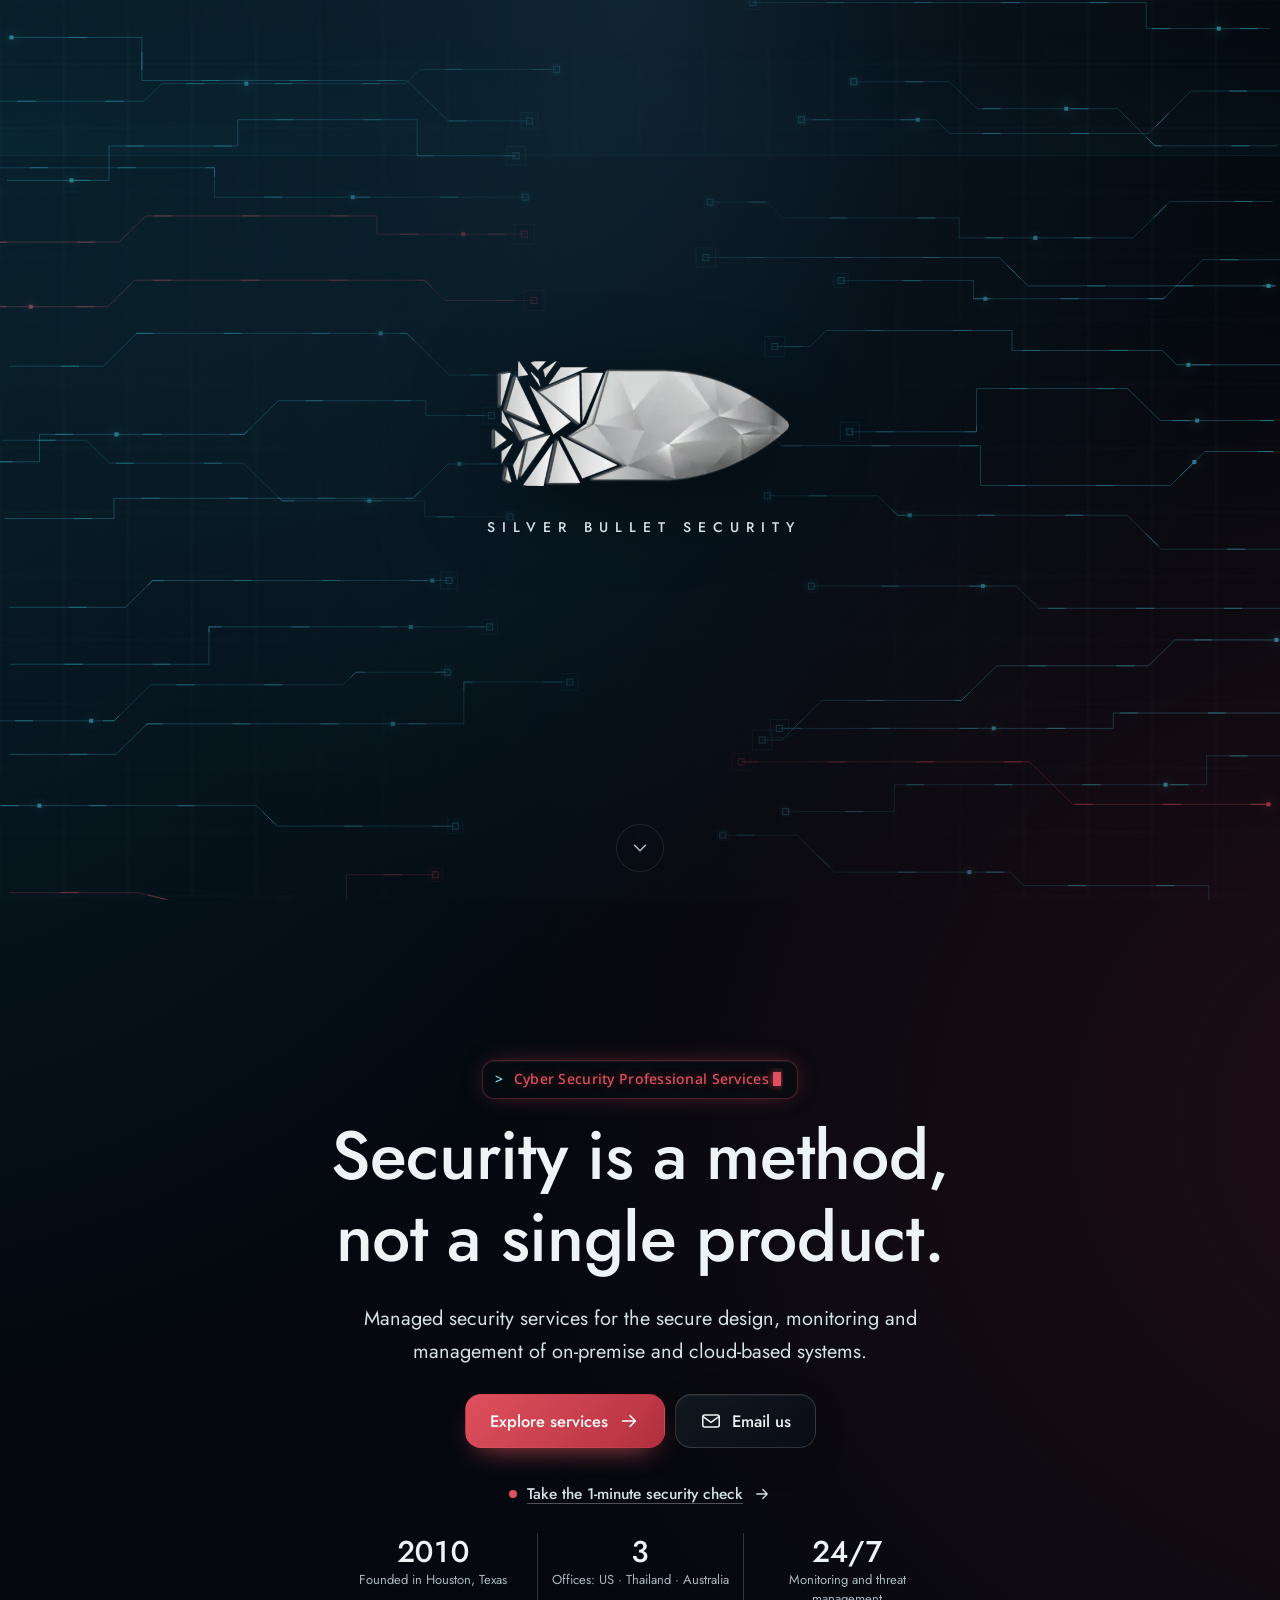
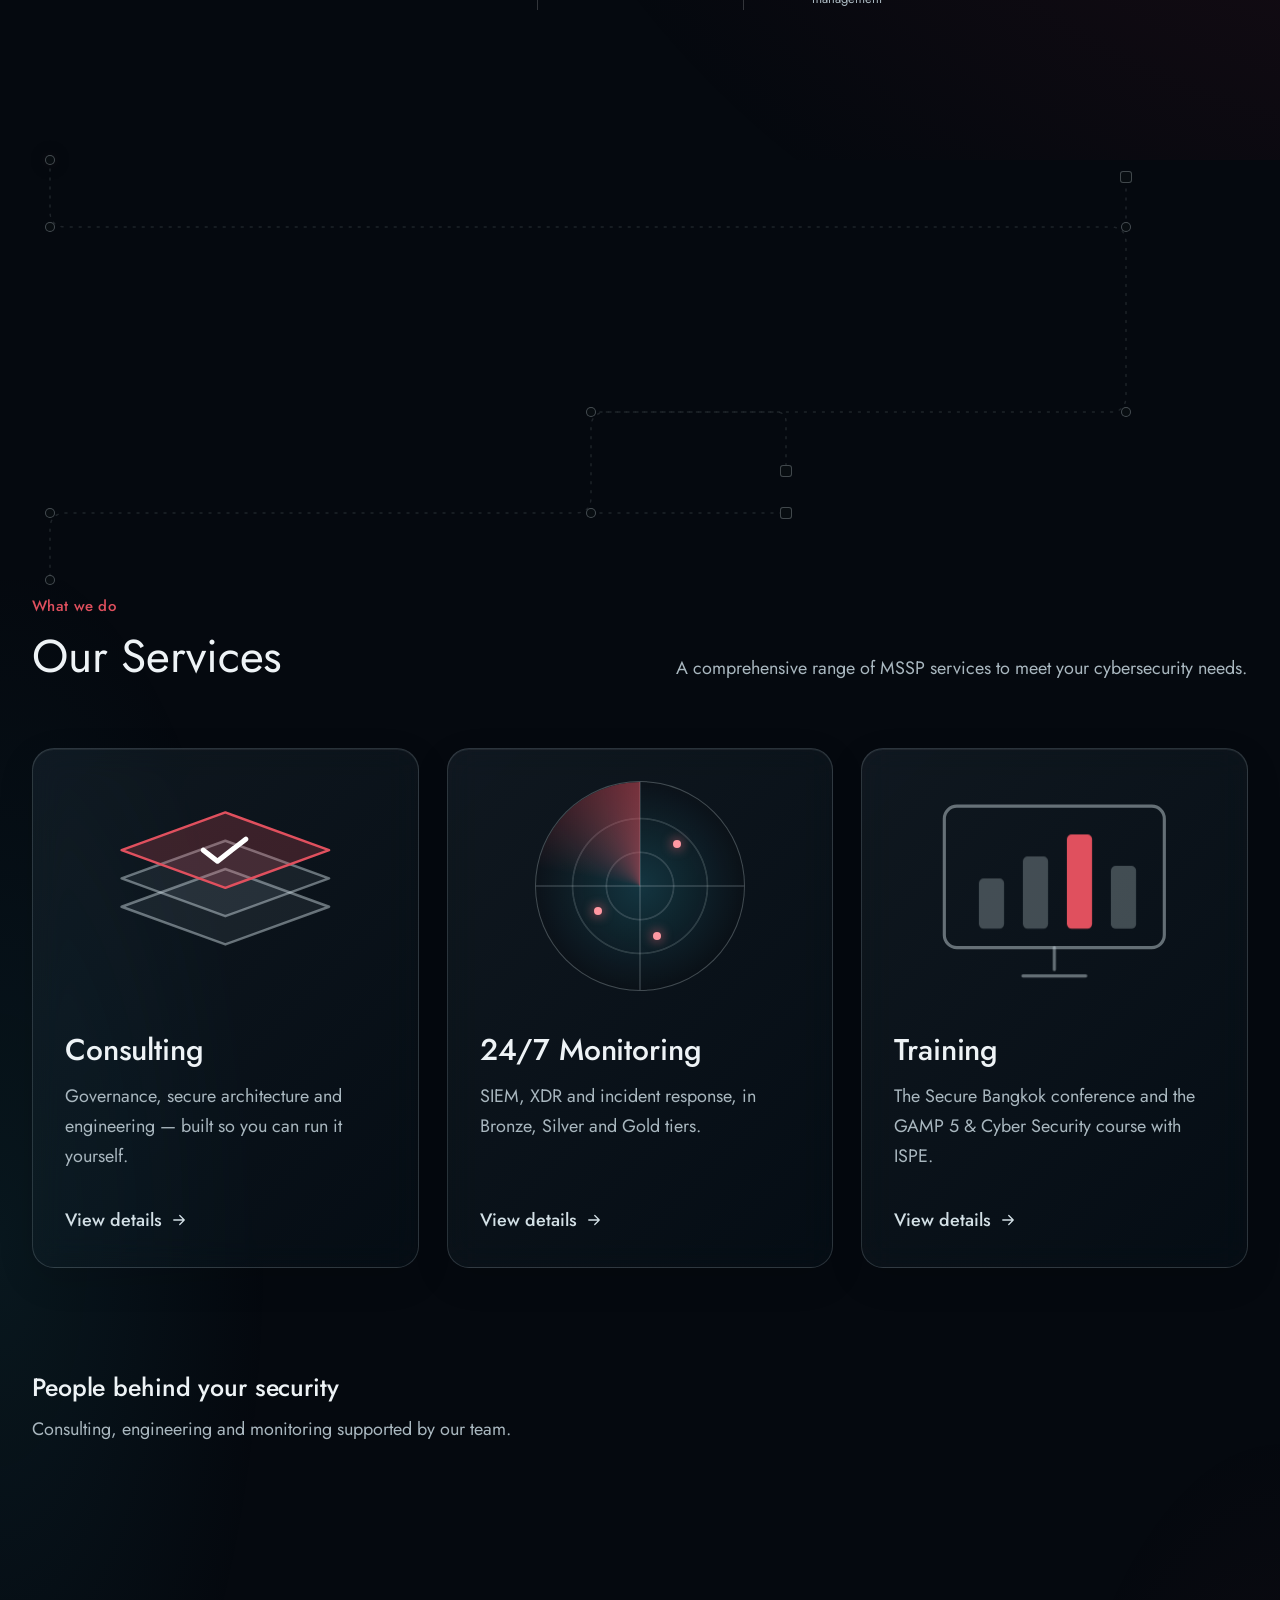
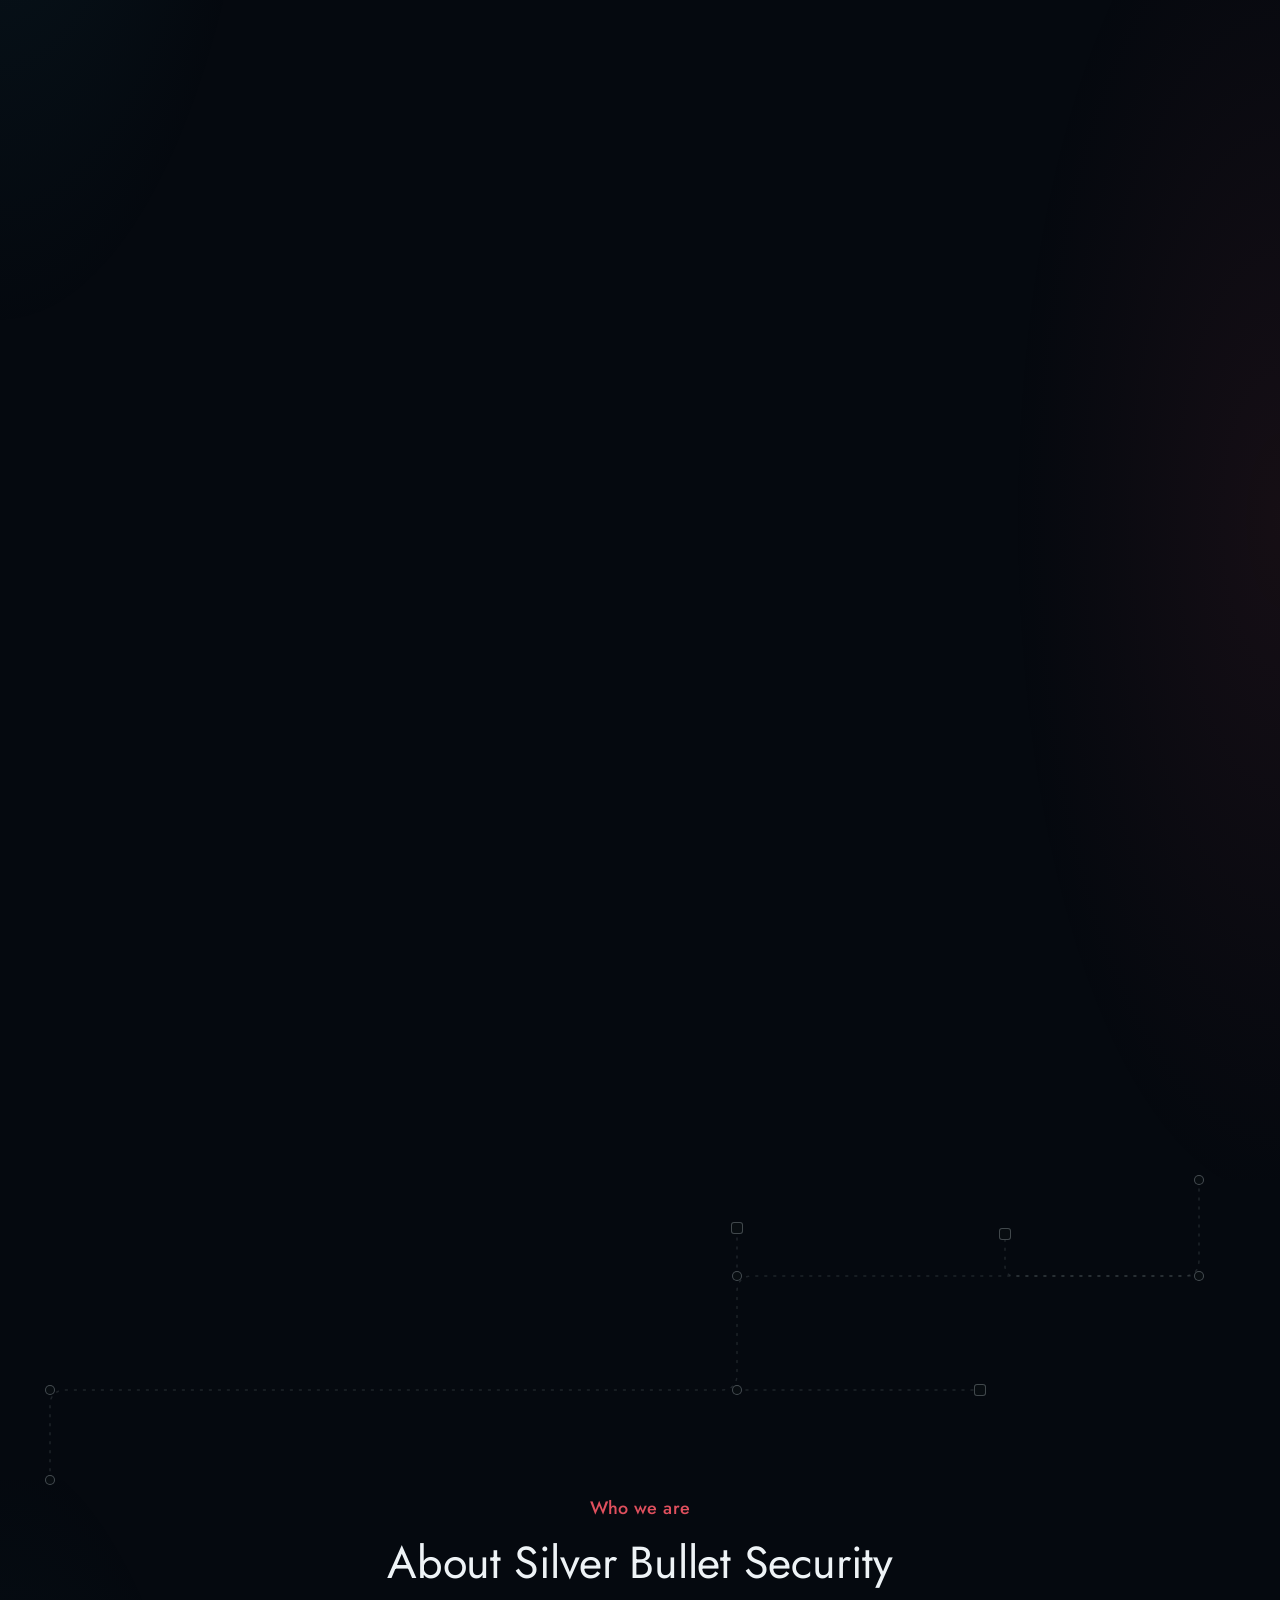
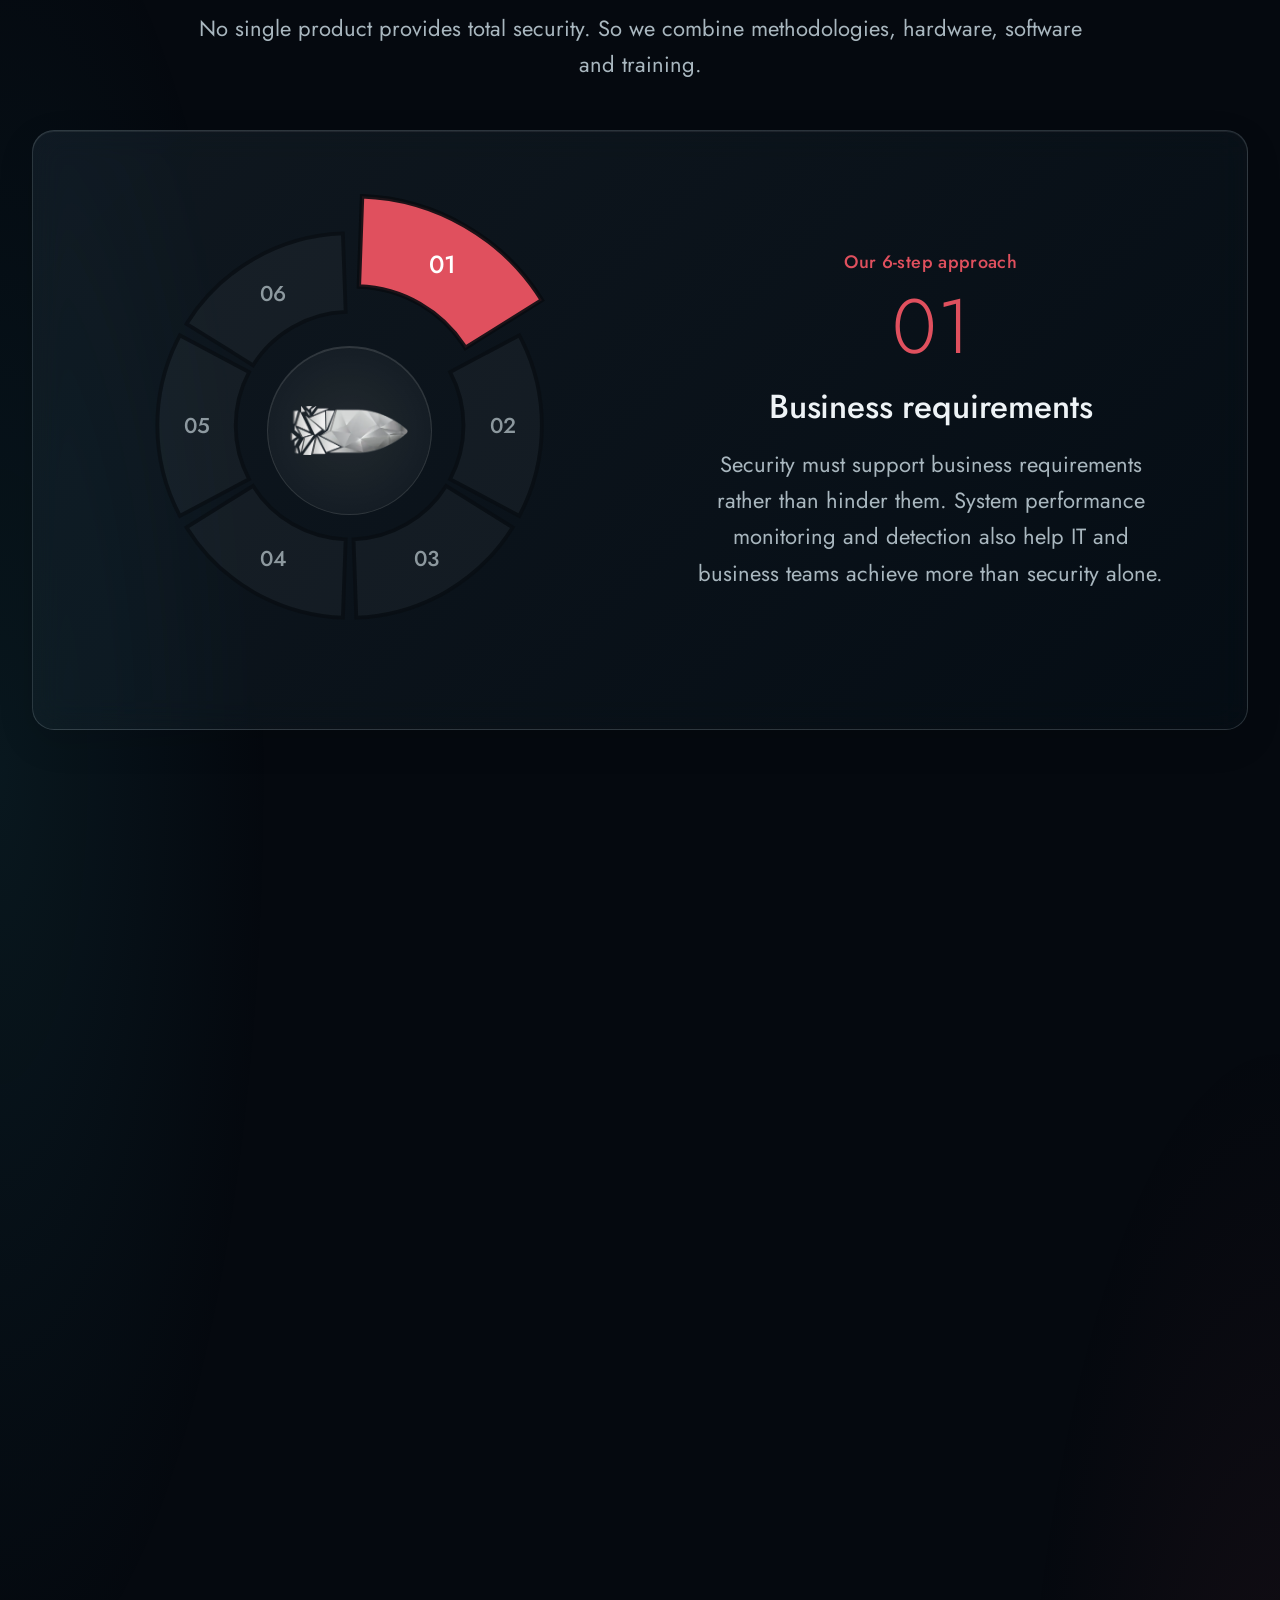
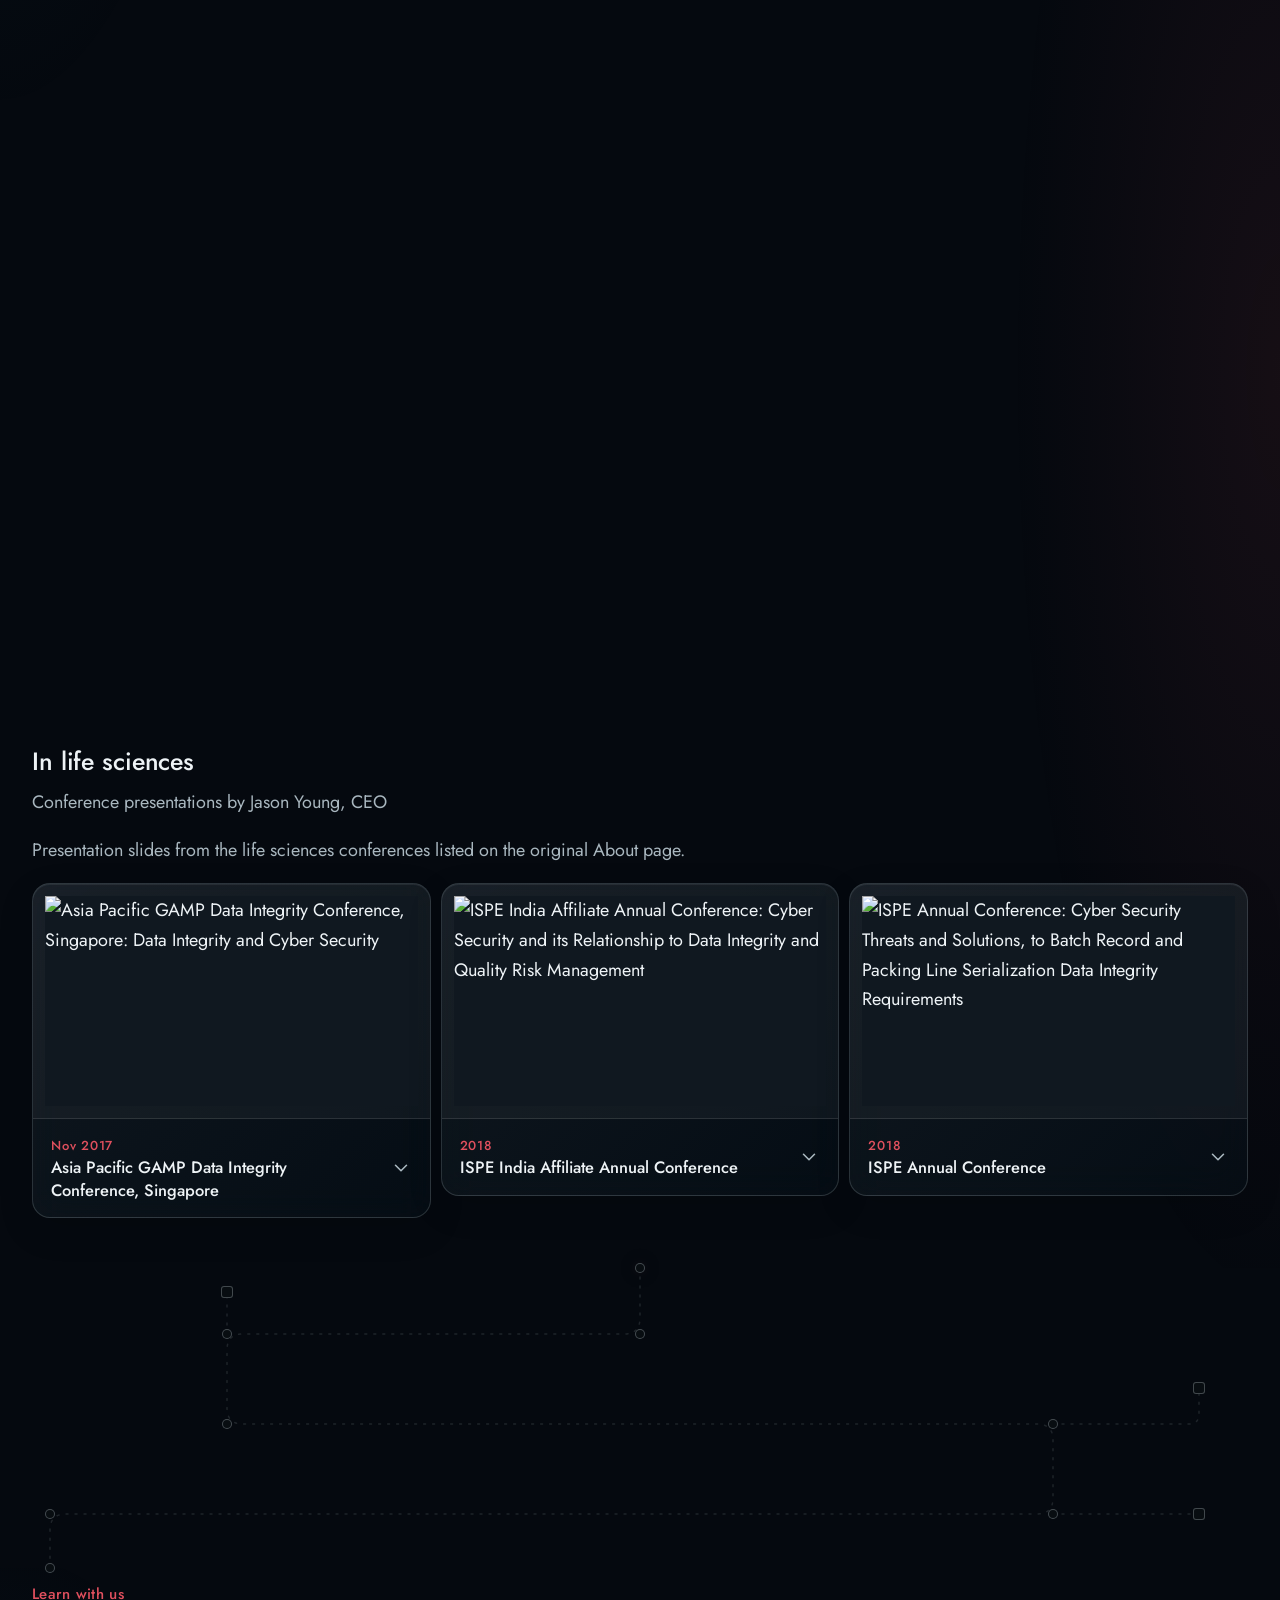
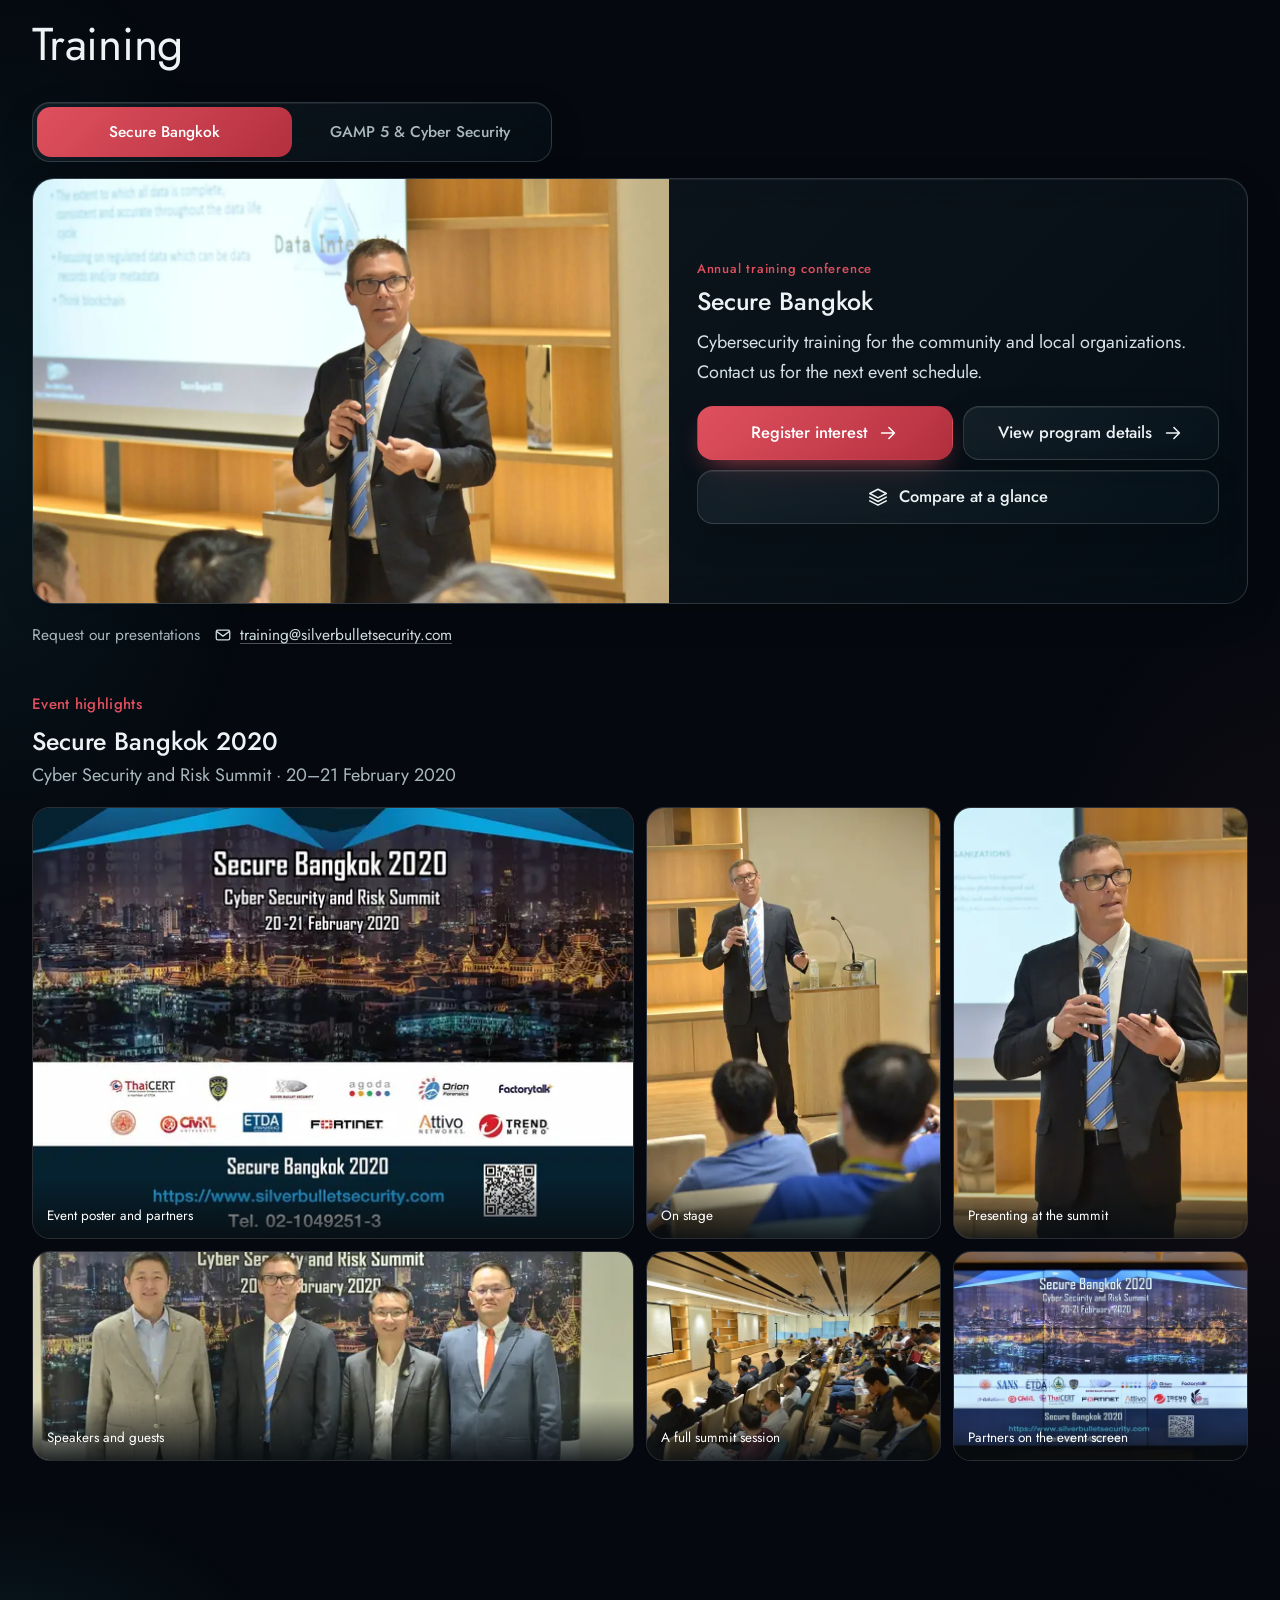
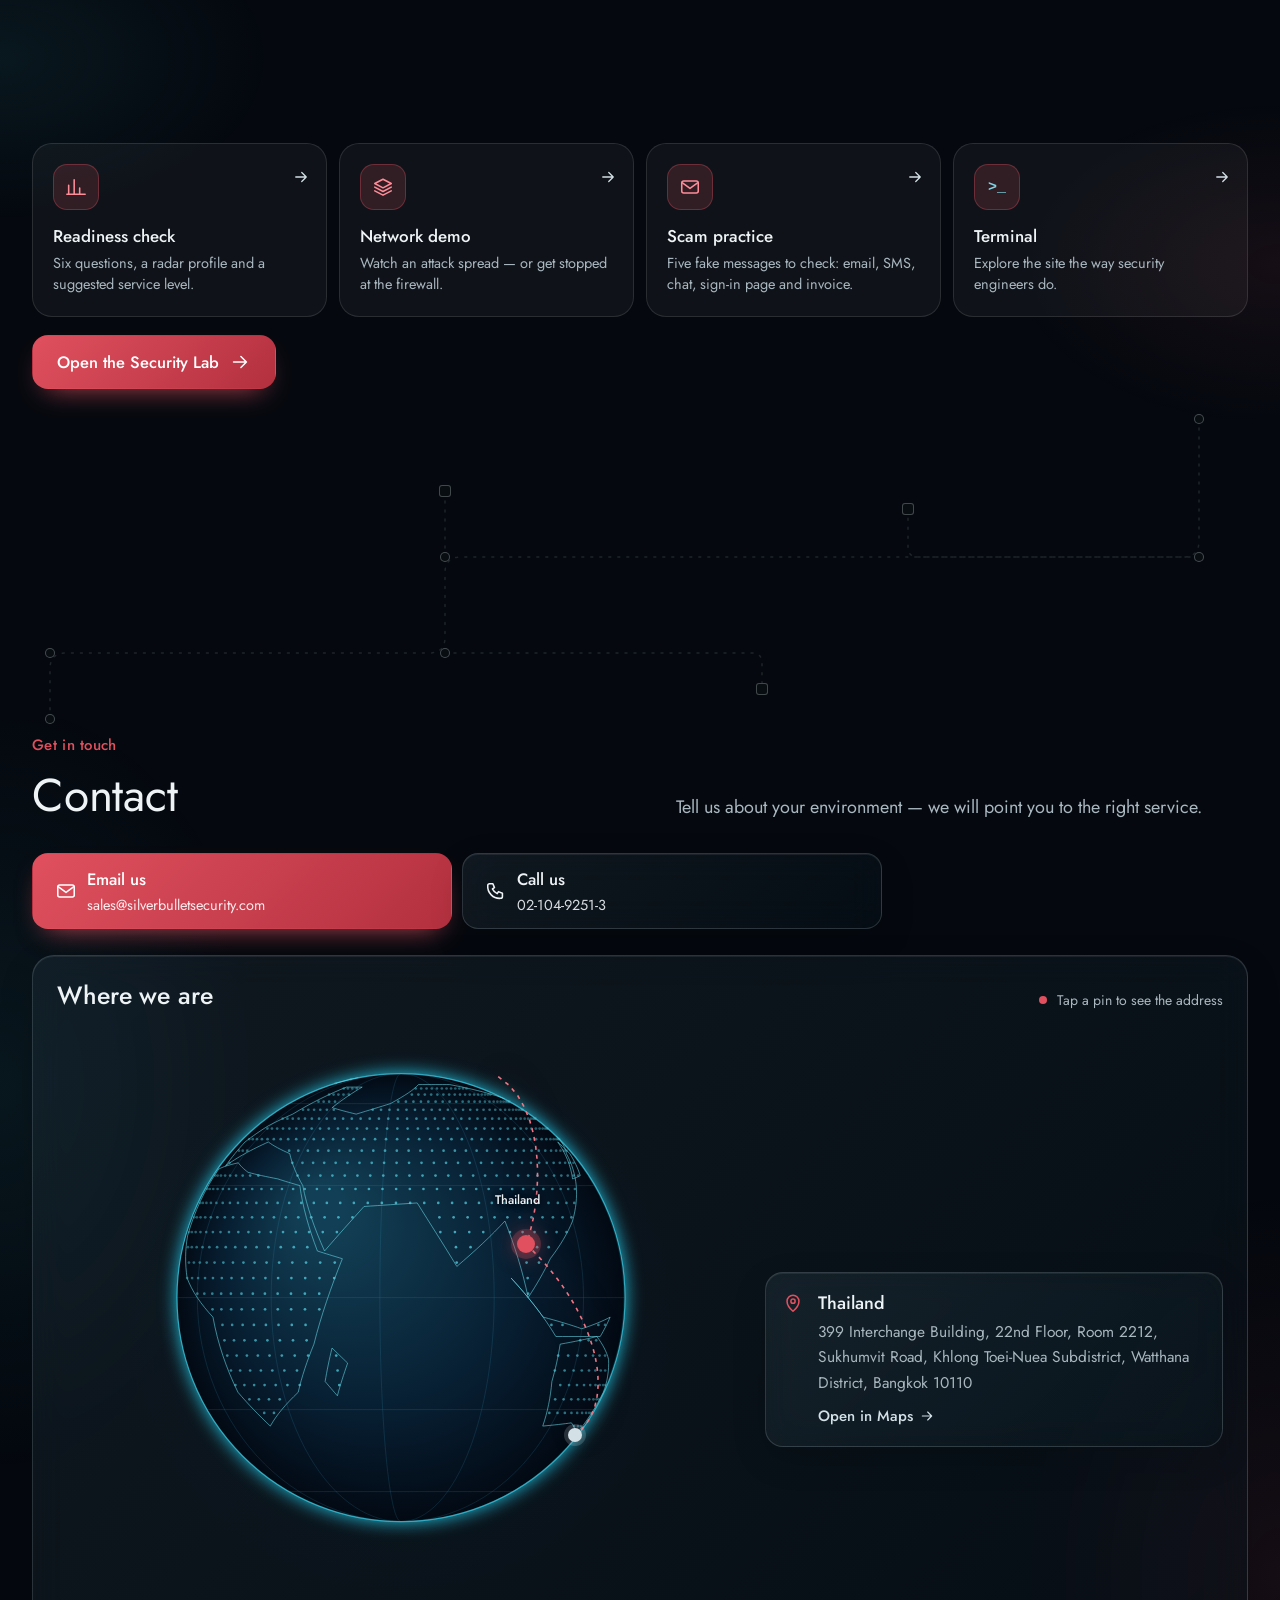
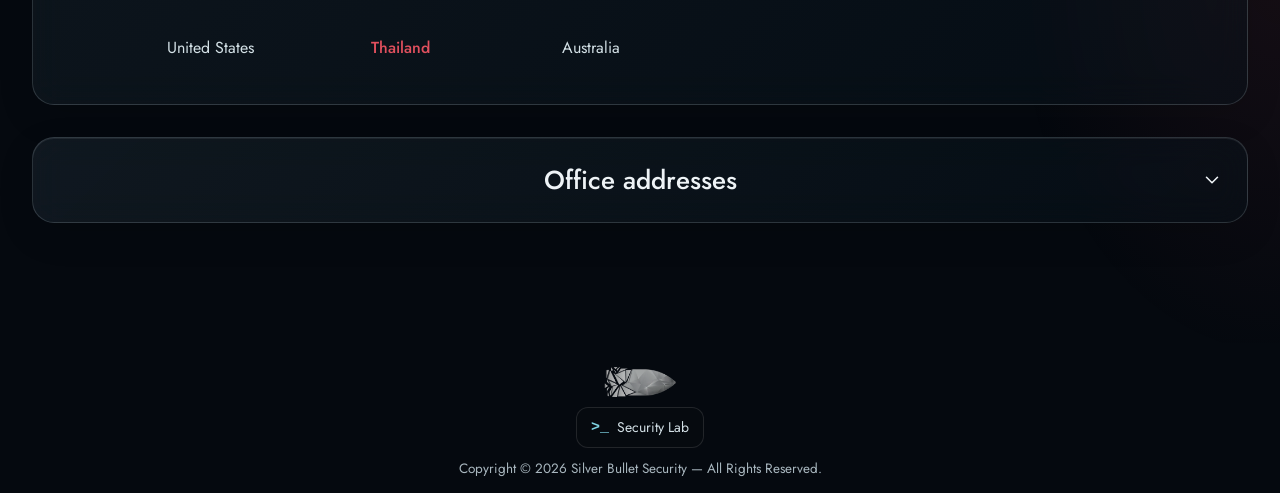
==== commit 17afedbd: "Move the four tools to a Security Lab page; five scam scenarios - New lab.html (Security Lab) holds " ====
--- a/index.html
+++ b/index.html
@@ -8,15 +8,15 @@
   <meta property="og:title" content="Silver Bullet Security — Cyber Security Professional Services">
   <meta property="og:description" content="Cybersecurity consulting, monitoring and training for your organization.">
   <meta property="og:type" content="website">
-  <meta property="og:image" content="https://icelolan-ai.github.io/Sbs-test/assets/img/og-image.jpg?v=2">
-  <meta property="og:image:secure_url" content="https://icelolan-ai.github.io/Sbs-test/assets/img/og-image.jpg?v=2">
+  <meta property="og:image" content="https://icelolan-ai.github.io/Sbs-test/assets/img/og-image.jpg?v=56">
+  <meta property="og:image:secure_url" content="https://icelolan-ai.github.io/Sbs-test/assets/img/og-image.jpg?v=56">
   <meta property="og:image:type" content="image/jpeg">
   <meta property="og:image:width" content="1200">
   <meta property="og:image:height" content="630">
   <meta property="og:image:alt" content="Silver Bullet Security — Security is a method, not a single product.">
   <meta property="og:url" content="https://icelolan-ai.github.io/Sbs-test/">
   <meta property="og:site_name" content="Silver Bullet Security">
-  <meta name="twitter:image" content="https://icelolan-ai.github.io/Sbs-test/assets/img/og-image.jpg?v=2">
+  <meta name="twitter:image" content="https://icelolan-ai.github.io/Sbs-test/assets/img/og-image.jpg?v=56">
   <meta name="twitter:title" content="Silver Bullet Security — Cyber Security Professional Services">
   <meta name="twitter:card" content="summary_large_image">
   <link rel="canonical" href="https://icelolan-ai.github.io/Sbs-test/">
@@ -90,8 +90,7 @@
   <link rel="preconnect" href="https://fonts.googleapis.com">
   <link rel="preconnect" href="https://fonts.gstatic.com" crossorigin>
   <link href="https://fonts.googleapis.com/css2?family=Jost:wght@300;400;500;600&family=Noto+Sans+Thai:wght@300;400;500&display=swap" rel="stylesheet">
-  <link rel="stylesheet" href="css/styles.css?v=55">
-  <link rel="stylesheet" href="css/interactive.css?v=55">
+  <link rel="stylesheet" href="css/styles.css?v=56">
   <script>document.documentElement.classList.add("js");</script>
 </head>
 <body class="at-intro">
@@ -167,7 +166,7 @@
         <a class="btn btn-primary" href="#services"><span data-i18n="hero.cta1">Explore services</span><svg class="ico"><use href="#i-arrow"/></svg></a>
         <a class="btn btn-ghost" data-mail href="#contact"><svg class="ico"><use href="#i-contact"/></svg><span data-i18n="hero.cta2">Email us</span></a>
       </div>
-      <a class="hero-assess" href="#assess"><span class="pulse-dot"></span><span data-i18n="ix.hero.assess">Take the 1-minute security check</span><svg class="ico"><use href="#i-arrow"/></svg></a>
+      <a class="hero-assess" href="lab.html#assess"><span class="pulse-dot"></span><span data-i18n="ix.hero.assess">Take the 1-minute security check</span><svg class="ico"><use href="#i-arrow"/></svg></a>
       <dl class="hero-stats">
         <div><dt data-count="2010" data-from="1990" data-i18n="stat1.n">2010</dt><dd data-i18n="stat1.l">Founded in Houston, Texas</dd></div>
         <div><dt data-count="3" data-i18n="stat2.n">3</dt><dd data-i18n="stat2.l">Offices: US · Thailand · Australia</dd></div>
@@ -251,7 +250,6 @@
           <button type="button" class="chip" data-open="bi"><svg class="ico"><use href="#i-chart"/></svg><span data-i18n="tile.bi.t"></span></button>
         </div>
       </div>
-      <div class="ix-card seg-demo reveal" id="segDemo"></div>
     </div>
   </section>
 
@@ -331,8 +329,6 @@
         <a data-train="" data-subject="training.subject.pres" href="#contact"><svg class="ico"><use href="#i-contact"/></svg><span data-train-addr></span></a>
       </p>
 
-      <div class="ix-card phish reveal" id="phishGame"></div>
-
       <div class="gallery reveal" id="gallery">
         <div class="gallery-head">
           <p class="eyebrow" data-i18n="gallery.eyebrow">Event highlights</p>
@@ -345,15 +341,21 @@
     </div>
   </section>
 
-  <!-- ASSESSMENT -->
-  <section class="sec" id="assess">
+  <!-- SECURITY LAB (tools live on lab.html) -->
+  <section class="sec" id="lab">
     <div class="wrap">
       <header class="sec-head reveal">
-        <p class="eyebrow" data-i18n="ix.as.eyebrow">1-minute check</p>
-        <h2 data-i18n="ix.as.title">How ready is your organization?</h2>
-        <p class="sub" data-i18n="ix.as.sub"></p>
+        <p class="eyebrow" data-i18n="lab.eyebrow">Security Lab</p>
+        <h2 data-i18n="lab.title">Try security for yourself</h2>
+        <p class="sub" data-i18n="lab.sub"></p>
       </header>
-      <div class="ix-card assess reveal" id="assessApp" aria-live="polite"></div>
+      <div class="lab-tiles reveal">
+        <a class="lab-tile" href="lab.html#assess"><span class="lab-ico"><svg class="ico"><use href="#i-chart"/></svg></span><strong data-i18n="lab.nav.assess"></strong><span data-i18n="lab.tile.assess"></span><svg class="ico lab-go"><use href="#i-arrow"/></svg></a>
+        <a class="lab-tile" href="lab.html#segment"><span class="lab-ico"><svg class="ico"><use href="#i-layers"/></svg></span><strong data-i18n="lab.nav.segment"></strong><span data-i18n="lab.tile.segment"></span><svg class="ico lab-go"><use href="#i-arrow"/></svg></a>
+        <a class="lab-tile" href="lab.html#phish"><span class="lab-ico"><svg class="ico"><use href="#i-contact"/></svg></span><strong data-i18n="lab.nav.phish"></strong><span data-i18n="lab.tile.phish"></span><svg class="ico lab-go"><use href="#i-arrow"/></svg></a>
+        <a class="lab-tile" href="lab.html#terminal"><span class="lab-ico"><span class="lab-prompt">&gt;_</span></span><strong data-i18n="lab.nav.terminal"></strong><span data-i18n="lab.tile.terminal"></span><svg class="ico lab-go"><use href="#i-arrow"/></svg></a>
+      </div>
+      <a class="btn btn-primary lab-open reveal" href="lab.html"><span data-i18n="lab.open">Open the Security Lab</span><svg class="ico"><use href="#i-arrow"/></svg></a>
     </div>
   </section>
 
@@ -398,7 +400,7 @@
 <footer class="footer">
   <div class="wrap">
     <img src="assets/img/logo-mark.webp" alt="" width="72" height="30">
-    <button type="button" class="term-open" id="termOpen" data-i18n-aria="ix.term.open"><span aria-hidden="true">&gt;_</span></button>
+    <a class="foot-lab" href="lab.html"><span class="lab-prompt">&gt;_</span><span data-i18n="lab.eyebrow">Security Lab</span></a>
     <p data-i18n="footer.copy">Copyright © 2026 Silver Bullet Security — All Rights Reserved.</p>
   </div>
 </footer>
@@ -453,10 +455,9 @@
   <button type="button" class="chat-fab" id="chatFab" aria-expanded="false" aria-controls="chatPanel" data-i18n-aria="chat.open"><svg class="ico i-open"><use href="#i-chat"/></svg><svg class="ico i-close"><use href="#i-close"/></svg></button>
 </div>
 
-<script src="js/config.js?v=55"></script>
-<script src="js/i18n.js?v=55"></script>
-<script src="js/main.js?v=55"></script>
-<script src="js/globe.js?v=55"></script>
-<script src="js/interactive.js?v=55"></script>
+<script src="js/config.js?v=56"></script>
+<script src="js/i18n.js?v=56"></script>
+<script src="js/main.js?v=56"></script>
+<script src="js/globe.js?v=56"></script>
 </body>
 </html>
--- a/css/styles.css
+++ b/css/styles.css
@@ -909,3 +909,26 @@
 .lb-prev .ico { transform: rotate(180deg); }
 .lb-next { right: 10px; }
 @media (max-width: 600px) { .lb-prev, .lb-next { top: auto; bottom: calc(18px + var(--safe-b)); transform: none; } .lb-fig img { max-height: calc(100svh - 190px); } }
+
+
+/* ---------- Security Lab: hero link, teaser tiles (main page and lab.html) ---------- */
+.hero-assess { display: inline-flex; align-items: center; gap: 10px; margin: -10px 0 26px; font-size: 15.5px; font-weight: 500; color: var(--silver); text-decoration: underline; text-underline-offset: 4px; text-decoration-color: rgba(211, 224, 230, .35); }
+.hero-assess .ico { width: 18px; height: 18px; transition: transform .3s var(--ease); }
+.hero-assess:hover .ico { transform: translateX(4px); }
+.lab-tiles { display: grid; gap: 12px; }
+.lab-tile { position: relative; display: grid; grid-template-columns: auto 1fr; grid-template-rows: auto auto; column-gap: 14px; row-gap: 2px; align-items: center; padding: 16px 44px 16px 16px; border-radius: 20px; background: var(--surface); border: 1px solid var(--line); transition: border-color .25s, background .25s, transform .15s; }
+.lab-tile:hover { border-color: rgba(255, 255, 255, .28); background: var(--surface-2); }
+.lab-tile:active { transform: scale(.985); }
+.lab-ico { grid-row: 1 / span 2; width: 46px; height: 46px; border-radius: 14px; display: grid; place-items: center; background: rgba(224, 80, 94, .16); border: 1px solid rgba(224, 80, 94, .35); color: #ff8d98; }
+.lab-tile strong { font-size: 17px; }
+.lab-tile > span:not(.lab-ico) { color: var(--muted); font-size: 14.5px; line-height: 1.45; }
+.lab-go { position: absolute; right: 16px; top: 50%; width: 18px; height: 18px; margin-top: -9px; color: var(--silver); transition: transform .3s var(--ease); }
+.lab-tile:hover .lab-go { transform: translateX(4px); }
+.lab-prompt { font: 600 15px ui-monospace, Menlo, Consolas, monospace; color: #7fd3e2; }
+.lab-open { margin-top: 18px; }
+.lab-back { display: inline-flex; align-items: center; gap: 8px; margin-bottom: 18px; font-size: 14.5px; color: var(--silver); }
+.lab-back .ico { width: 16px; height: 16px; transform: rotate(180deg); }
+.foot-lab { display: inline-flex; align-items: center; gap: 8px; padding: 8px 14px; border-radius: 12px; border: 1px solid var(--line); background: rgba(8, 13, 17, .5); color: var(--silver); font-size: 14px; }
+.foot-lab:hover { border-color: rgba(127, 211, 226, .45); }
+@media (min-width: 600px) { .lab-tiles { grid-template-columns: repeat(2, 1fr); } }
+@media (min-width: 1100px) { .lab-tiles { grid-template-columns: repeat(4, 1fr); } .lab-tile { grid-template-columns: 1fr; grid-template-rows: auto; padding: 20px 20px 22px; align-content: start; } .lab-ico { grid-row: auto; margin-bottom: 10px; } .lab-go { top: 24px; margin-top: 0; } }
